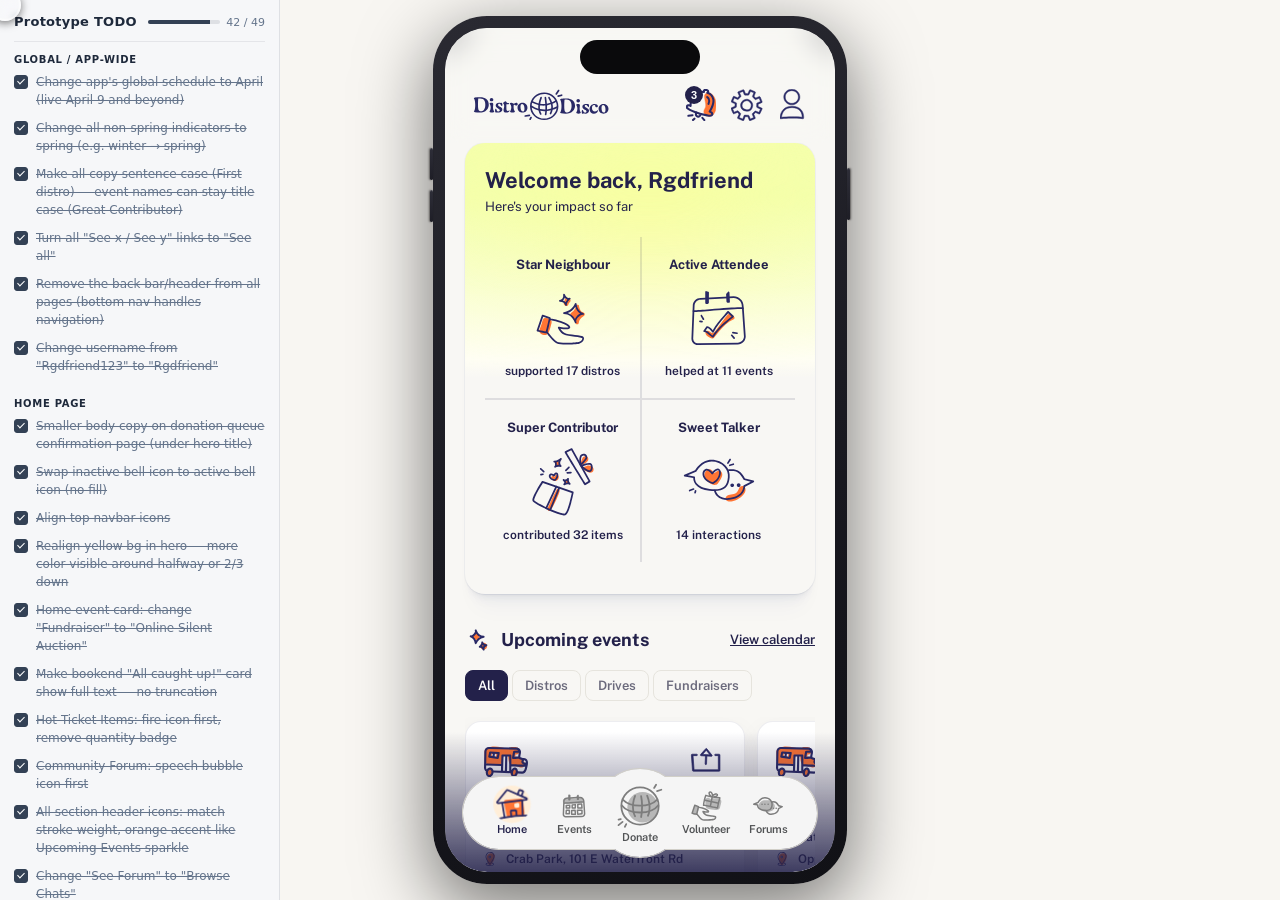
==== index.html @ b80b3fa2 "v3" ====
<!DOCTYPE html>
<html lang="en">
<head>
<meta charset="UTF-8">
<meta name="viewport" content="width=device-width, initial-scale=1.0">
<title>Distro Disco | Prototype</title>
<link rel="icon" type="image/svg+xml" href="img/icons/favicon.svg">
<link rel="stylesheet" href="styles.css">
</head>
<body>

<div class="dev-todo-shell is-open" aria-hidden="false">
  <iframe class="dev-todo-iframe" src="dev-todo-panel.html" title="Dev: Prototype TODO list"></iframe>
</div>

<div class="touch-cursor" id="touch-cursor"></div>

<div class="phone-frame">
  <div class="phone-btn phone-btn-vol-up"></div>
  <div class="phone-btn phone-btn-vol-down"></div>
  <div class="phone-btn phone-btn-power"></div>

<div class="app-container">
  <div class="dynamic-island"></div>

  <div class="screen-content">
  <!-- ── Home Page ── -->
  <div class="page page-home active">
  <header class="top-nav">
    <button type="button" class="logo logo-home-btn" aria-label="Home">
      <img src="img/icons/distro-disco-top-nav-logo.svg" class="logo-img" alt="">
    </button>
    <div class="nav-icons">
      <button type="button" class="icon-btn top-nav-activities has-unread" aria-label="Notifications">
        <img src="img/icons/top-navbar-alerts-outline.svg" class="top-nav-icon top-nav-icon-default" alt="">
        <img src="img/icons/top-navbar-alerts.svg" class="top-nav-icon top-nav-icon-active" alt="" aria-hidden="true">
        <span class="item-badge">3</span>
      </button>
      <button class="icon-btn top-nav-settings">
        <img src="img/icons/top-navbar-settings.svg" class="top-nav-icon top-nav-icon-default" alt="Settings">
        <img src="img/icons/top-navbar-settings-active.svg" class="top-nav-icon top-nav-icon-active" alt="">
      </button>
      <button class="icon-btn top-nav-profile">
        <img src="img/icons/top-navbar-profile.svg" class="top-nav-icon top-nav-icon-default" alt="Profile">
        <img src="img/icons/top-navbar-profile-active.svg" class="top-nav-icon top-nav-icon-active" alt="">
      </button>
    </div>
  </header>

  <section class="hero">
    <div class="hero-card">
      <h1>Welcome back, Rgdfriend</h1>
      <p style="color: var(--navy);">Here's your impact so far</p>
      
      <div class="impact-grid">
        <div class="stat-cell">
          <span class="stat-cell-label">Star Neighbour</span>
          <img src="img/icons/stat-star-neighbour.svg" class="stat-cell-icon" alt="District Explorer">
          <span class="stat-cell-sub">supported 17 distros</span>
        </div>
        <div class="stat-cell">
          <span class="stat-cell-label">Active Attendee</span>
          <img src="img/icons/stat-active-attendee.svg" class="stat-cell-icon" alt="Active Attendee">
          <span class="stat-cell-sub">helped at 11 events</span>
        </div>
        <div class="stat-cell">
          <span class="stat-cell-label">Super Contributor</span>
          <img src="img/icons/stat-super-contributor.svg" class="stat-cell-icon" alt="Committed Donor">
          <span class="stat-cell-sub">contributed 32 items</span>
          </div>
        <div class="stat-cell">
          <span class="stat-cell-label">Sweet Talker</span>
          <img src="img/icons/stat-sweet-talker.svg" class="stat-cell-icon" alt="Helpful Chatterbox">
          <span class="stat-cell-sub">14 interactions</span>
        </div>
      </div>
    </div>
  </section>

  <section class="section events">
    <div class="section-header">
      <h2 class="section-title">
        <img src="img/icons/icon-stars.svg" alt="">
        Upcoming events
      </h2>
      <a href="#" class="link-view-calendar">View calendar</a>
    </div>

    <div class="tabs-container">
      <div class="tab active">All</div>
      <div class="tab">Distros</div>
      <div class="tab">Drives</div>
      <div class="tab">Fundraisers</div>
    </div>

    <div class="events-panels">

      <!-- ALL panel -->
      <div class="events-panel active" data-panel="all">

        <div class="card event-card" data-event-id="april-distro-3">
      <div class="card-top">
            <div class="card-icon"><img src="img/icons/icon-bus.svg" alt="Distro"></div>
            <button class="icon-btn"><img src="img/icons/share-icon.svg" alt="Share" class="share-icon"></button>
        </div>
          <h3>April Distro #3</h3>
          <div class="event-meta">
            <div class="meta-row"><img src="img/icons/icon-clock.svg" alt="Time"> Sat, Apr 25 · 3–5pm</div>
            <div class="meta-row"><img src="img/icons/icon-location.svg" alt="Location"> Crab Park, 101 E Waterfront Rd</div>
          </div>
          <p style="margin-bottom: 16px;">Come help pack and hand out essential supplies to our unhoused neighbours.</p>
      <button class="btn btn-secondary" data-event-id="april-distro-3"><span class="btn__label">View details</span></button>
      </div>
      
        <div class="card event-card" data-event-id="april-distro-1">
          <div class="card-top">
            <div class="card-icon"><img src="img/icons/icon-bus.svg" alt="Distro"></div>
            <button class="icon-btn"><img src="img/icons/share-icon.svg" alt="Share" class="share-icon"></button>
          </div>
          <h3>April Distro #1</h3>
          <div class="event-meta">
            <div class="meta-row"><img src="img/icons/icon-clock.svg" alt="Time"> Sat, Apr 11 · 2–4pm</div>
            <div class="meta-row"><img src="img/icons/icon-location.svg" alt="Location"> Oppenheimer Park, E Cordova St</div>
          </div>
          <p style="margin-bottom: 16px;">First distro of April — bring warm layers, socks, and snacks if you can.</p>
        <button class="btn btn-secondary" data-event-id="april-distro-1"><span class="btn__label">View details</span></button>
        </div>

        <div class="card event-card" data-event-id="april-distro-2">
          <div class="card-top">
            <div class="card-icon"><img src="img/icons/icon-bus.svg" alt="Distro"></div>
            <button class="icon-btn"><img src="img/icons/share-icon.svg" alt="Share" class="share-icon"></button>
          </div>
          <h3>April Distro #2</h3>
          <div class="event-meta">
            <div class="meta-row"><img src="img/icons/icon-clock.svg" alt="Time"> Sat, Apr 18 · 3–5pm</div>
            <div class="meta-row"><img src="img/icons/icon-location.svg" alt="Location"> Thornton Park, Station St</div>
          </div>
          <p style="margin-bottom: 16px;">Mid-month run — hygiene kits and food boxes are the focus this time.</p>
        <button class="btn btn-secondary" data-event-id="april-distro-2"><span class="btn__label">View details</span></button>
        </div>

        <div class="card event-card" data-event-id="spring-clothing-drive">
          <div class="card-top">
            <div class="card-icon"><img src="img/icons/icon-heart.svg" alt="Drive"></div>
            <button class="icon-btn"><img src="img/icons/share-icon.svg" alt="Share" class="share-icon"></button>
          </div>
          <h3>Spring clothing drive</h3>
          <div class="event-meta">
            <div class="meta-row"><img src="img/icons/icon-clock.svg" alt="Time"> Mon–Fri, Apr 7 – Apr 18</div>
            <div class="meta-row"><img src="img/icons/icon-location.svg" alt="Location"> Drop-off: 309 E Hastings St</div>
          </div>
          <p style="margin-bottom: 16px;">Donate clean layers and shoes — all sizes welcome.</p>
        <button class="btn btn-secondary" data-event-id="spring-clothing-drive"><span class="btn__label">View details</span></button>
        </div>

        <div class="card event-card" data-event-id="spring-gala-night">
          <div class="card-top">
            <div class="card-icon"><img src="img/icons/icon-rewards.svg" alt="Fundraiser"></div>
            <button class="icon-btn"><img src="img/icons/share-icon.svg" alt="Share" class="share-icon"></button>
          </div>
          <h3>Spring Gala Night</h3>
          <div class="event-meta">
            <div class="meta-row"><img src="img/icons/icon-clock.svg" alt="Time"> Fri, Apr 23 · 6–10pm</div>
            <div class="meta-row"><img src="img/icons/icon-location.svg" alt="Location"> The Beaumont Studio, E 6th Ave</div>
          </div>
          <p style="margin-bottom: 16px;">An evening of good food, live music, and community — all proceeds go to distro supplies.</p>
          <button class="btn btn-secondary" data-event-id="spring-gala-night"><span class="btn__label">View details</span></button>
        </div>

        <div class="card event-card" data-event-id="online-fundraiser">
          <div class="card-top">
            <div class="card-icon"><img src="img/icons/icon-rewards.svg" alt="Online Silent Auction"></div>
            <button class="icon-btn"><img src="img/icons/share-icon.svg" alt="Share" class="share-icon"></button>
          </div>
          <h3>Online Silent Auction</h3>
          <div class="event-meta">
            <div class="meta-row"><img src="img/icons/icon-clock.svg" alt="Time"> Apr 1–30 · All month</div>
            <div class="meta-row"><img src="img/icons/icon-location.svg" alt="Location"> Online — share the link!</div>
          </div>
          <p style="margin-bottom: 16px;">Every dollar raised goes directly to buying tents, sleeping bags, and hygiene kits.</p>
          <button class="btn btn-secondary" data-event-id="online-fundraiser"><span class="btn__label">View details</span></button>
        </div>

        <div class="card event-card event-end-card" aria-label="End of events list">
          <div class="event-end-icon-wrap" aria-hidden="true">
            <img class="event-end-icon" src="img/icons/icon-heart.svg" alt="">
          </div>
          <h3 class="event-end-title">All caught up!</h3>
          <p class="event-end-copy">You've viewed all current events. New ones are added regularly, so check back soon!</p>
          <button type="button" class="btn btn-secondary event-end-cta">
            <span class="btn__label">Browse donation needs</span></button>
        </div>

      </div><!-- /all -->

      <!-- DISTROS panel -->
      <div class="events-panel" data-panel="distros">

        <div class="card event-card" data-event-id="april-distro-3">
          <div class="card-top">
            <div class="card-icon"><img src="img/icons/icon-bus.svg" alt="Distro"></div>
            <button class="icon-btn"><img src="img/icons/share-icon.svg" alt="Share" class="share-icon"></button>
          </div>
      <h3>April Distro #3</h3>
          <div class="event-meta">
            <div class="meta-row"><img src="img/icons/icon-clock.svg" alt="Time"> Sat, Apr 25 · 3–5pm</div>
            <div class="meta-row"><img src="img/icons/icon-location.svg" alt="Location"> Crab Park, 101 E Waterfront Rd</div>
          </div>
          <p style="margin-bottom: 16px;">Come help pack and hand out essential supplies to our unhoused neighbours.</p>
        <button class="btn btn-secondary" data-event-id="april-distro-3"><span class="btn__label">View details</span></button>
        </div>

        <div class="card event-card" data-event-id="april-distro-1">
          <div class="card-top">
            <div class="card-icon"><img src="img/icons/icon-bus.svg" alt="Distro"></div>
            <button class="icon-btn"><img src="img/icons/share-icon.svg" alt="Share" class="share-icon"></button>
          </div>
          <h3>April Distro #1</h3>
      <div class="event-meta">
            <div class="meta-row"><img src="img/icons/icon-clock.svg" alt="Time"> Sat, Apr 11 · 2–4pm</div>
            <div class="meta-row"><img src="img/icons/icon-location.svg" alt="Location"> Oppenheimer Park, E Cordova St</div>
        </div>
          <p style="margin-bottom: 16px;">First distro of April — bring warm layers, socks, and snacks if you can.</p>
        <button class="btn btn-secondary" data-event-id="april-distro-1"><span class="btn__label">View details</span></button>
        </div>

        <div class="card event-card" data-event-id="april-distro-2">
          <div class="card-top">
            <div class="card-icon"><img src="img/icons/icon-bus.svg" alt="Distro"></div>
            <button class="icon-btn"><img src="img/icons/share-icon.svg" alt="Share" class="share-icon"></button>
          </div>
          <h3>April Distro #2</h3>
          <div class="event-meta">
            <div class="meta-row"><img src="img/icons/icon-clock.svg" alt="Time"> Sat, Apr 18 · 3–5pm</div>
            <div class="meta-row"><img src="img/icons/icon-location.svg" alt="Location"> Thornton Park, Station St</div>
          </div>
          <p style="margin-bottom: 16px;">Mid-month run — hygiene kits and food boxes are the focus this time.</p>
      <button class="btn btn-secondary" data-event-id="april-distro-2"><span class="btn__label">View details</span></button>
      </div>

        <div class="card event-card event-end-card" aria-label="End of events list">
          <div class="event-end-icon-wrap" aria-hidden="true">
            <img class="event-end-icon" src="img/icons/icon-heart.svg" alt="">
          </div>
          <h3 class="event-end-title">All caught up!</h3>
          <p class="event-end-copy">You've viewed all current events. New ones are added regularly, so check back soon!</p>
          <button type="button" class="btn btn-secondary event-end-cta">
            <span class="btn__label">Browse donation needs</span></button>
        </div>
      
      </div><!-- /distros -->

      <!-- DRIVES panel -->
      <div class="events-panel" data-panel="drives">

        <div class="card event-card" data-event-id="spring-clothing-drive">
          <div class="card-top">
            <div class="card-icon"><img src="img/icons/icon-heart.svg" alt="Drive"></div>
            <button class="icon-btn"><img src="img/icons/share-icon.svg" alt="Share" class="share-icon"></button>
    </div>
          <h3>Spring clothing drive</h3>
          <div class="event-meta">
            <div class="meta-row"><img src="img/icons/icon-clock.svg" alt="Time"> Mon–Fri, Apr 7 – Apr 18</div>
            <div class="meta-row"><img src="img/icons/icon-location.svg" alt="Location"> Drop-off: 309 E Hastings St</div>
          </div>
          <p style="margin-bottom: 16px;">Donate clean layers and shoes — all sizes welcome.</p>
        <button class="btn btn-secondary" data-event-id="spring-clothing-drive"><span class="btn__label">View details</span></button>
        </div>

        <div class="card event-card event-end-card" aria-label="End of events list">
          <div class="event-end-icon-wrap" aria-hidden="true">
            <img class="event-end-icon" src="img/icons/icon-heart.svg" alt="">
          </div>
          <h3 class="event-end-title">All caught up!</h3>
          <p class="event-end-copy">You've viewed all current events. New ones are added regularly, so check back soon!</p>
          <button type="button" class="btn btn-secondary event-end-cta">
            <span class="btn__label">Browse donation needs</span></button>
        </div>

      </div><!-- /drives -->

      <!-- FUNDRAISERS panel -->
      <div class="events-panel" data-panel="fundraisers">

        <div class="card event-card" data-event-id="spring-gala-night">
          <div class="card-top">
            <div class="card-icon"><img src="img/icons/icon-rewards.svg" alt="Fundraiser"></div>
            <button class="icon-btn"><img src="img/icons/share-icon.svg" alt="Share" class="share-icon"></button>
          </div>
          <h3>Spring Gala Night</h3>
          <div class="event-meta">
            <div class="meta-row"><img src="img/icons/icon-clock.svg" alt="Time"> Fri, Apr 23 · 6–10pm</div>
            <div class="meta-row"><img src="img/icons/icon-location.svg" alt="Location"> The Beaumont Studio, E 6th Ave</div>
          </div>
          <p style="margin-bottom: 16px;">An evening of good food, live music, and community — all proceeds go to distro supplies.</p>
          <button class="btn btn-secondary" data-event-id="spring-gala-night"><span class="btn__label">View details</span></button>
        </div>

        <div class="card event-card" data-event-id="online-fundraiser">
          <div class="card-top">
            <div class="card-icon"><img src="img/icons/icon-rewards.svg" alt="Online Silent Auction"></div>
            <button class="icon-btn"><img src="img/icons/share-icon.svg" alt="Share" class="share-icon"></button>
          </div>
          <h3>Online Silent Auction</h3>
          <div class="event-meta">
            <div class="meta-row"><img src="img/icons/icon-clock.svg" alt="Time"> Apr 1–30 · All month</div>
            <div class="meta-row"><img src="img/icons/icon-location.svg" alt="Location"> Online — share the link!</div>
          </div>
          <p style="margin-bottom: 16px;">Every dollar raised goes directly to buying tents, sleeping bags, and hygiene kits.</p>
          <button class="btn btn-secondary" data-event-id="online-fundraiser"><span class="btn__label">View details</span></button>
        </div>

        <div class="card event-card event-end-card" aria-label="End of events list">
          <div class="event-end-icon-wrap" aria-hidden="true">
            <img class="event-end-icon" src="img/icons/icon-heart.svg" alt="">
          </div>
          <h3 class="event-end-title">All caught up!</h3>
          <p class="event-end-copy">You've viewed all current events. New ones are added regularly, so check back soon!</p>
          <button type="button" class="btn btn-secondary event-end-cta">
            <span class="btn__label">Browse donation needs</span></button>
        </div>

      </div><!-- /fundraisers -->

    </div><!-- /.events-panels -->
  </section>

  <section class="section hot-items">
    <div class="section-header">
      <h2 class="section-title">
        <img src="img/icons/fire.svg" alt="">
        Hot ticket items
      </h2>
      <a href="#" class="link-hot-items">See all</a>
    </div>

    <div class="item-card" data-item="Tents">
      <div class="item-left">
        <img src="img/icons/icon-tent.svg" class="item-icon" alt="Tent">
        <h4>2-person Tent</h4>
        <span class="item-badge">1</span>
      </div>
      <div class="item-right">
        <button type="button" class="btn btn-secondary">I have this item</button>
      </div>
    </div>

    <div class="item-card" data-item="Socks">
      <div class="item-left">
        <img src="img/icons/icon-socks.svg" class="item-icon" alt="Socks">
        <h4>Pair of socks</h4>
        <span class="item-badge">10</span>
      </div>
      <div class="item-right">
        <button type="button" class="btn btn-secondary">I have this item</button>
      </div>
    </div>

    <div class="item-card" data-item="AA Batteries">
      <div class="item-left">
        <img src="img/icons/icon-batteries.svg" class="item-icon" alt="Batteries">
        <h4>AA Batteries</h4>
        <span class="item-badge">4</span>
      </div>
      <div class="item-right">
        <button type="button" class="btn btn-secondary">I have this item</button>
      </div>
    </div>
  </section>

  <section class="section forum">
    <div class="section-header">
      <h2 class="section-title">
        <img src="img/icons/navbar-bottom-forum.svg" alt="">
        Community forum
      </h2>
      <a href="#" class="link-see-forum">See all</a>
    </div>

    <div class="tabs-container forum-tabs">
      <div class="tab active" data-forum-sort="recent">Most recent</div>
      <div class="tab" data-forum-sort="helpful">Most helpful</div>
      <div class="tab" data-forum-sort="discussed">Most discussed</div>
    </div>

    <div class="forum-cards">
      <div class="card forum-card" data-post-id="post-1" data-reply-count="2" data-sort-helpful="3" data-sort-recent="1" data-sort-discussed="3">
        <div style="margin-bottom: 12px; color: var(--text-muted);">
          <img src="img/icons/icon-chat-outline.svg" class="forum-topic-icon" alt="Forum topic">
        </div>
        <h3 style="margin-bottom: 8px;">This Saturday's set-up crew, let's talk about it!</h3>
        <p>Looking for a few folks to help with tables and signage from 9am. Comment if you can make it and I'll add you to the group chat.</p>
        
        <div class="forum-meta-row">
          <div class="forum-stat">
            <img src="img/icons/icon-clock.svg" class="forum-meta-icon" alt="Time">
            1 day ago
          </div>
          <div class="forum-stat">
            <img src="img/icons/icon-heart.svg" class="forum-meta-icon" alt="Likes">
            1 Like
          </div>
          <div class="forum-stat">
            <img src="img/icons/icon-rewards.svg" class="forum-meta-icon" alt="Comments">
            2 replies
          </div>
        </div>

        <div class="comment-input-row">
          <input type="text" class="comment-input" placeholder="Reply">
          <button class="comment-btn">
            <svg viewBox="0 0 24 24" class="icon-sm"><line x1="5" y1="12" x2="19" y2="12"></line><polyline points="12 5 19 12 12 19"></polyline></svg>
          </button>
        </div>
      </div>

      <div class="card forum-card" data-post-id="post-2" data-reply-count="7" data-sort-helpful="1" data-sort-recent="2" data-sort-discussed="2">
      <div style="margin-bottom: 12px; color: var(--text-muted);">
        <img src="img/icons/icon-chat-outline.svg" class="forum-topic-icon" alt="Forum topic">
      </div>
      <h3 style="margin-bottom: 8px;">What's volunteering actually like at DD?</h3>
      <p>I've been wanting to volunteer more but I'm not sure where to start. If you were new once, what actually made you come back?</p>
      
      <div class="forum-meta-row">
        <div class="forum-stat">
          <img src="img/icons/icon-clock.svg" class="forum-meta-icon" alt="Time">
          2 days ago
        </div>
        <div class="forum-stat">
          <img src="img/icons/icon-heart.svg" class="forum-meta-icon" alt="Likes">
          24 Likes
        </div>
        <div class="forum-stat">
          <img src="img/icons/icon-rewards.svg" class="forum-meta-icon" alt="Comments">
          7 replies
        </div>
      </div>

      <div class="comment-input-row">
        <input type="text" class="comment-input" placeholder="Reply">
        <button class="comment-btn">
          <svg viewBox="0 0 24 24" class="icon-sm"><line x1="5" y1="12" x2="19" y2="12"></line><polyline points="12 5 19 12 12 19"></polyline></svg>
        </button>
      </div>
    </div>

      <div class="card forum-card" data-post-id="post-3" data-reply-count="6" data-sort-helpful="2" data-sort-recent="3" data-sort-discussed="1">
      <div style="margin-bottom: 12px; color: var(--text-muted);">
        <img src="img/icons/icon-chat-outline.svg" class="forum-topic-icon" alt="Forum topic">
      </div>
      <h3 style="margin-bottom: 8px;">Online deals for supplies this week</h3>
      <p>Found some discount codes for Canadian Tire. Tents, thermal socks, gloves all on sale. Sharing here if you have financial capacity this month.</p>
      
      <div class="forum-meta-row">
        <div class="forum-stat">
          <img src="img/icons/icon-clock.svg" class="forum-meta-icon" alt="Time">
          3 days ago
        </div>
        <div class="forum-stat">
          <img src="img/icons/icon-heart.svg" class="forum-meta-icon" alt="Likes">
          11 Likes
        </div>
        <div class="forum-stat">
          <img src="img/icons/icon-rewards.svg" class="forum-meta-icon" alt="Comments">
          6 replies
        </div>
      </div>

      <div class="comment-input-row">
        <input type="text" class="comment-input" placeholder="Reply">
        <button class="comment-btn">
          <svg viewBox="0 0 24 24" class="icon-sm"><line x1="5" y1="12" x2="19" y2="12"></line><polyline points="12 5 19 12 12 19"></polyline></svg>
        </button>
        </div>
      </div>
    </div>
  </section>
  </div><!-- /.page.page-home -->

  <!-- ── Events Page ── -->
  <div class="page page-events">
  <header class="top-nav">
    <button type="button" class="logo logo-home-btn" aria-label="Home">
      <img src="img/icons/distro-disco-top-nav-logo.svg" class="logo-img" alt="">
    </button>
    <div class="nav-icons">
      <button type="button" class="icon-btn top-nav-activities has-unread" aria-label="Notifications">
        <img src="img/icons/top-navbar-alerts-outline.svg" class="top-nav-icon top-nav-icon-default" alt="">
        <img src="img/icons/top-navbar-alerts.svg" class="top-nav-icon top-nav-icon-active" alt="" aria-hidden="true">
        <span class="item-badge">3</span>
      </button>
      <button class="icon-btn top-nav-settings">
        <img src="img/icons/top-navbar-settings.svg" class="top-nav-icon top-nav-icon-default" alt="Settings">
        <img src="img/icons/top-navbar-settings-active.svg" class="top-nav-icon top-nav-icon-active" alt="">
      </button>
      <button class="icon-btn top-nav-profile">
        <img src="img/icons/top-navbar-profile.svg" class="top-nav-icon top-nav-icon-default" alt="Profile">
        <img src="img/icons/top-navbar-profile-active.svg" class="top-nav-icon top-nav-icon-active" alt="">
      </button>
    </div>
  </header>

  <div class="cal-scroll-wrap">

    <!-- Segment toggle -->
    <div class="seg-wrap">
      <div class="segment">
        <button type="button" class="seg-btn active" id="events-toggle-calendar">Calendar</button>
        <button type="button" class="seg-btn" id="events-toggle-detail">Events Detail</button>
      </div>
    </div>

    <div class="events-toggle-pane events-toggle-pane-calendar">
    <div class="tabs-container cal-calendar-tabs">
      <div class="tab active">All</div>
      <div class="tab">Distros</div>
      <div class="tab">Drives</div>
      <div class="tab">Fundraisers</div>
    </div>
    <!-- Calendar card -->
    <div class="cal-card">
      <!-- Legend -->
      <div class="legend">
        <div class="legend-item"><div class="pill pill-fundraiser"></div>Fundraiser</div>
        <div class="legend-item"><div class="pill pill-drive"></div>Drive</div>
        <div class="legend-item"><div class="pill pill-distro"></div>Distro</div>
        <div class="legend-item"><div class="pill pill-today"></div>Today</div>
      </div>

      <!-- APRIL -->
      <div class="month-header">
        <div class="month-pill">April</div>
        <button type="button" class="add-btn" id="cal-add-event-btn" aria-label="Add event">+</button>
      </div>
      <div class="cal-grid" data-cal-month="april" data-cal-year="2026">
        <div class="day-header">S</div>
        <div class="day-header">M</div>
        <div class="day-header">T</div>
        <div class="day-header">W</div>
        <div class="day-header">T</div>
        <div class="day-header">F</div>
        <div class="day-header">S</div>

        <div class="day-cell empty day-cell-hidden"></div>
        <div class="day-cell empty day-cell-hidden"></div>
        <div class="day-cell empty day-cell-hidden"></div>
        <div class="day-cell muted"><span class="day-num">1</span></div>
        <div class="day-cell muted"><span class="day-num">2</span></div>
        <div class="day-cell muted"><span class="day-num">3</span></div>
        <div class="day-cell drive muted" data-event-id="spring-clothing-drive"><span class="day-num">4</span></div>

        <div class="day-cell muted"><span class="day-num">5</span></div>
        <div class="day-cell muted"><span class="day-num">6</span></div>
        <div class="day-cell fundraiser muted" data-event-id="online-fundraiser"><span class="day-num">7</span></div>
        <div class="day-cell muted"><span class="day-num">8</span></div>
        <div class="day-cell today"><span class="day-num">9</span></div>
        <div class="day-cell"><span class="day-num">10</span></div>
        <div class="day-cell distro" data-event-id="april-distro-1"><span class="day-num">11</span></div>

        <div class="day-cell"><span class="day-num">12</span></div>
        <div class="day-cell"><span class="day-num">13</span></div>
        <div class="day-cell"><span class="day-num">14</span></div>
        <div class="day-cell"><span class="day-num">15</span></div>
        <div class="day-cell"><span class="day-num">16</span></div>
        <div class="day-cell"><span class="day-num">17</span></div>
        <div class="day-cell distro" data-event-id="april-distro-2"><span class="day-num">18</span></div>

        <div class="day-cell"><span class="day-num">19</span></div>
        <div class="day-cell"><span class="day-num">20</span></div>
        <div class="day-cell"><span class="day-num">21</span></div>
        <div class="day-cell"><span class="day-num">22</span></div>
        <div class="day-cell fundraiser" data-event-id="spring-gala-night"><span class="day-num">23</span></div>
        <div class="day-cell"><span class="day-num">24</span></div>
        <div class="day-cell distro" data-event-id="april-distro-3"><span class="day-num">25</span></div>

        <div class="day-cell fundraiser" data-event-id="online-fundraiser"><span class="day-num">26</span></div>
        <div class="day-cell"><span class="day-num">27</span></div>
        <div class="day-cell"><span class="day-num">28</span></div>
        <div class="day-cell"><span class="day-num">29</span></div>
        <div class="day-cell"><span class="day-num">30</span></div>
        <div class="day-cell empty day-cell-hidden"></div>
        <div class="day-cell empty day-cell-hidden"></div>
      </div>

    </div><!-- /.cal-card -->

    </div>

    <div class="events-toggle-pane events-toggle-pane-detail" hidden>
      <section class="section events events-detail-section">
        <div class="tabs-container">
          <div class="tab active">All</div>
          <div class="tab">Distros</div>
          <div class="tab">Drives</div>
          <div class="tab">Fundraisers</div>
        </div>

        <div class="events-panels">

          <div class="events-panel active" data-panel="all">
            <div class="events-detail-full-item detail-theme-distro" data-event-id="april-distro-3">
              <div class="event-detail-shell">
                <div class="event-detail-stage">
                  <div class="event-detail-illustration" aria-hidden="true">
                    <img src="img/icons/icon-bus.svg" alt="">
                  </div>
                  <article class="event-detail-card">
                    <div class="event-detail-card-top">
                      <img class="event-detail-icon" src="img/icons/icon-bus.svg" alt="">
                      <button type="button" class="event-detail-share icon-btn" aria-label="Share event">
                        <img src="img/icons/share-icon.svg" alt="Share" class="share-icon">
                      </button>
                    </div>
                    <h2 class="event-detail-title">April Distro #3</h2>
                    <div class="event-detail-meta">
                      <div class="event-detail-meta-row">
                        <img src="img/icons/icon-clock.svg" alt="">
                        <div>
                          <div class="event-detail-meta-main">Saturday Apr 25, 3–5pm</div>
                        </div>
                      </div>
                      <div class="event-detail-meta-row">
                        <img src="img/icons/icon-location.svg" alt="">
                        <div>
                          <div class="event-detail-meta-main">Crab Park</div>
                          <div class="event-detail-meta-sub">101 E Waterfront Rd</div>
                        </div>
                      </div>
                    </div>
                    <p class="event-detail-desc">Come help pack and hand out essential supplies to our unhoused neighbours.</p>
                    <div class="event-detail-divider"></div>
                    <h3 class="event-detail-heading">Help needed for this event:</h3>
                    <div class="event-detail-tasks">
                      <div class="event-detail-task"><img class="event-detail-task-bullet" src="img/icons/icon-stars.svg" alt=""><span>Pack hygiene kits and snack bags before departure.</span></div>
                      <div class="event-detail-task"><img class="event-detail-task-bullet" src="img/icons/icon-stars.svg" alt=""><span>Help hand out supplies respectfully to neighbours at the park.</span></div>
                      <div class="event-detail-task"><img class="event-detail-task-bullet" src="img/icons/icon-stars.svg" alt=""><span>Support clean-up and inventory check once the distro wraps.</span></div>
                    </div>
                    <div class="event-detail-divider"></div>
                    <div class="event-detail-cta">
                      <button type="button" class="btn btn-secondary events-detail-view-calendar" data-event-id="april-distro-3"><span class="btn__label">View on Calendar</span></button>
                    </div>
                  </article>
                </div>
              </div>
            </div>
            <div class="events-detail-full-item detail-theme-distro" data-event-id="april-distro-1">
              <div class="event-detail-shell">
                <div class="event-detail-stage">
                  <div class="event-detail-illustration" aria-hidden="true">
                    <img src="img/icons/icon-bus.svg" alt="">
                  </div>
                  <article class="event-detail-card">
                    <div class="event-detail-card-top">
                      <img class="event-detail-icon" src="img/icons/icon-bus.svg" alt="">
                      <button type="button" class="event-detail-share icon-btn" aria-label="Share event">
                        <img src="img/icons/share-icon.svg" alt="Share" class="share-icon">
                      </button>
                    </div>
                    <h2 class="event-detail-title">April Distro #1</h2>
                    <div class="event-detail-meta">
                      <div class="event-detail-meta-row">
                        <img src="img/icons/icon-clock.svg" alt="">
                        <div>
                          <div class="event-detail-meta-main">Saturday Apr 11, 2–4pm</div>
                        </div>
                      </div>
                      <div class="event-detail-meta-row">
                        <img src="img/icons/icon-location.svg" alt="">
                        <div>
                          <div class="event-detail-meta-main">Oppenheimer Park</div>
                          <div class="event-detail-meta-sub">E Cordova St</div>
                        </div>
                      </div>
                    </div>
                    <p class="event-detail-desc">First distro of April — bring warm layers, socks, and snacks if you can.</p>
                    <div class="event-detail-divider"></div>
                    <h3 class="event-detail-heading">Help needed for this event:</h3>
                    <div class="event-detail-tasks">
                      <div class="event-detail-task"><img class="event-detail-task-bullet" src="img/icons/icon-stars.svg" alt=""><span>Sort layers, socks, and snacks into quick-grab bundles.</span></div>
                      <div class="event-detail-task"><img class="event-detail-task-bullet" src="img/icons/icon-stars.svg" alt=""><span>Welcome neighbours at the table and help distribute supplies fairly.</span></div>
                      <div class="event-detail-task"><img class="event-detail-task-bullet" src="img/icons/icon-stars.svg" alt=""><span>Float between stations to restock items and answer questions.</span></div>
                    </div>
                    <div class="event-detail-divider"></div>
                    <div class="event-detail-cta">
                      <button type="button" class="btn btn-secondary events-detail-view-calendar" data-event-id="april-distro-1"><span class="btn__label">View on Calendar</span></button>
                    </div>
                  </article>
                </div>
              </div>
            </div>
            <div class="events-detail-full-item detail-theme-distro" data-event-id="april-distro-2">
              <div class="event-detail-shell">
                <div class="event-detail-stage">
                  <div class="event-detail-illustration" aria-hidden="true">
                    <img src="img/icons/icon-bus.svg" alt="">
                  </div>
                  <article class="event-detail-card">
                    <div class="event-detail-card-top">
                      <img class="event-detail-icon" src="img/icons/icon-bus.svg" alt="">
                      <button type="button" class="event-detail-share icon-btn" aria-label="Share event">
                        <img src="img/icons/share-icon.svg" alt="Share" class="share-icon">
                      </button>
                    </div>
                    <h2 class="event-detail-title">April Distro #2</h2>
                    <div class="event-detail-meta">
                      <div class="event-detail-meta-row">
                        <img src="img/icons/icon-clock.svg" alt="">
                        <div>
                          <div class="event-detail-meta-main">Saturday Apr 18, 3–5pm</div>
                        </div>
                      </div>
                      <div class="event-detail-meta-row">
                        <img src="img/icons/icon-location.svg" alt="">
                        <div>
                          <div class="event-detail-meta-main">Thornton Park</div>
                          <div class="event-detail-meta-sub">Station St</div>
                        </div>
                      </div>
                    </div>
                    <p class="event-detail-desc">Mid-month run — hygiene kits and food boxes are the focus this time.</p>
                    <div class="event-detail-divider"></div>
                    <h3 class="event-detail-heading">Help needed for this event:</h3>
                    <div class="event-detail-tasks">
                      <div class="event-detail-task"><img class="event-detail-task-bullet" src="img/icons/icon-stars.svg" alt=""><span>Prepare hygiene kits and food boxes before service begins.</span></div>
                      <div class="event-detail-task"><img class="event-detail-task-bullet" src="img/icons/icon-stars.svg" alt=""><span>Support set-up and organize the supply table for easy access.</span></div>
                      <div class="event-detail-task"><img class="event-detail-task-bullet" src="img/icons/icon-stars.svg" alt=""><span>Help with tear-down and leftover item sorting after the event.</span></div>
                    </div>
                    <div class="event-detail-divider"></div>
                    <div class="event-detail-cta">
                      <button type="button" class="btn btn-secondary events-detail-view-calendar" data-event-id="april-distro-2"><span class="btn__label">View on Calendar</span></button>
                    </div>
                  </article>
                </div>
              </div>
            </div>
            <div class="events-detail-full-item detail-theme-drive" data-event-id="spring-clothing-drive">
              <div class="event-detail-shell">
                <div class="event-detail-stage">
                  <div class="event-detail-illustration" aria-hidden="true">
                    <img src="img/icons/icon-heart.svg" alt="">
                  </div>
                  <article class="event-detail-card">
                    <div class="event-detail-card-top">
                      <img class="event-detail-icon" src="img/icons/icon-heart.svg" alt="">
                      <button type="button" class="event-detail-share icon-btn" aria-label="Share event">
                        <img src="img/icons/share-icon.svg" alt="Share" class="share-icon">
                      </button>
                    </div>
                    <h2 class="event-detail-title">Spring clothing drive</h2>
                    <div class="event-detail-meta">
                      <div class="event-detail-meta-row">
                        <img src="img/icons/icon-clock.svg" alt="">
                        <div>
                          <div class="event-detail-meta-main">Mon–Fri, Apr 7 – Apr 18</div>
                        </div>
                      </div>
                      <div class="event-detail-meta-row">
                        <img src="img/icons/icon-location.svg" alt="">
                        <div>
                          <div class="event-detail-meta-main">Drop-off point</div>
                          <div class="event-detail-meta-sub">309 E Hastings St</div>
                        </div>
                      </div>
                    </div>
                    <p class="event-detail-desc">Donate clean layers and shoes — all sizes welcome.</p>
                    <div class="event-detail-divider"></div>
                    <h3 class="event-detail-heading">Help needed for this event:</h3>
                    <div class="event-detail-tasks">
                      <div class="event-detail-task"><img class="event-detail-task-bullet" src="img/icons/icon-stars.svg" alt=""><span>Sort donated clothing by size and condition.</span></div>
                      <div class="event-detail-task is-complete"><img class="event-detail-task-bullet" src="img/icons/icon-stars.svg" alt=""><span>Tag damaged items that should not be distributed.</span></div>
                      <div class="event-detail-task"><img class="event-detail-task-bullet" src="img/icons/icon-stars.svg" alt=""><span>Help load donation bins for transport to the next distro.</span></div>
                    </div>
                    <div class="event-detail-divider"></div>
                    <div class="event-detail-cta">
                      <button type="button" class="btn btn-secondary events-detail-view-calendar" data-event-id="spring-clothing-drive"><span class="btn__label">View on Calendar</span></button>
                    </div>
                  </article>
                </div>
              </div>
            </div>
            <div class="events-detail-full-item detail-theme-fundraiser" data-event-id="spring-gala-night">
              <div class="event-detail-shell">
                <div class="event-detail-stage">
                  <div class="event-detail-illustration" aria-hidden="true">
                    <img src="img/icons/icon-rewards.svg" alt="">
                  </div>
                  <article class="event-detail-card">
                    <div class="event-detail-card-top">
                      <img class="event-detail-icon" src="img/icons/icon-rewards.svg" alt="">
                      <button type="button" class="event-detail-share icon-btn" aria-label="Share event">
                        <img src="img/icons/share-icon.svg" alt="Share" class="share-icon">
                      </button>
                    </div>
                    <h2 class="event-detail-title">Spring Gala Night</h2>
                    <div class="event-detail-meta">
                      <div class="event-detail-meta-row">
                        <img src="img/icons/icon-clock.svg" alt="">
                        <div>
                          <div class="event-detail-meta-main">Friday Apr 23, 6–10pm</div>
                        </div>
                      </div>
                      <div class="event-detail-meta-row">
                        <img src="img/icons/icon-location.svg" alt="">
                        <div>
                          <div class="event-detail-meta-main">The Beaumont Studio</div>
                          <div class="event-detail-meta-sub">E 6th Ave</div>
                        </div>
                      </div>
                    </div>
                    <p class="event-detail-desc">An evening of good food, live music, and community — all proceeds go to distro supplies.</p>
                    <div class="event-detail-divider"></div>
                    <h3 class="event-detail-heading">Help needed for this event:</h3>
                    <div class="event-detail-tasks">
                      <div class="event-detail-task"><img class="event-detail-task-bullet" src="img/icons/icon-stars.svg" alt=""><span>Support guest check-in and guide attendees to the event space.</span></div>
                      <div class="event-detail-task"><img class="event-detail-task-bullet" src="img/icons/icon-stars.svg" alt=""><span>Help run the silent auction and raffle table during the night.</span></div>
                      <div class="event-detail-task"><img class="event-detail-task-bullet" src="img/icons/icon-stars.svg" alt=""><span>Assist with post-event pack down and donation counting.</span></div>
                    </div>
                    <div class="event-detail-divider"></div>
                    <div class="event-detail-cta">
                      <button type="button" class="btn btn-secondary events-detail-view-calendar" data-event-id="spring-gala-night"><span class="btn__label">View on Calendar</span></button>
                    </div>
                  </article>
                </div>
              </div>
            </div>
            <div class="events-detail-full-item detail-theme-fundraiser" data-event-id="online-fundraiser">
              <div class="event-detail-shell">
                <div class="event-detail-stage">
                  <div class="event-detail-illustration" aria-hidden="true">
                    <img src="img/icons/icon-rewards.svg" alt="">
                  </div>
                  <article class="event-detail-card">
                    <div class="event-detail-card-top">
                      <img class="event-detail-icon" src="img/icons/icon-rewards.svg" alt="">
                      <button type="button" class="event-detail-share icon-btn" aria-label="Share event">
                        <img src="img/icons/share-icon.svg" alt="Share" class="share-icon">
                      </button>
                    </div>
                    <h2 class="event-detail-title">Online Silent Auction</h2>
                    <div class="event-detail-meta">
                      <div class="event-detail-meta-row">
                        <img src="img/icons/icon-clock.svg" alt="">
                        <div>
                          <div class="event-detail-meta-main">Apr 1–30, all month</div>
                        </div>
                      </div>
                      <div class="event-detail-meta-row">
                        <img src="img/icons/icon-location.svg" alt="">
                        <div>
                          <div class="event-detail-meta-main">Online campaign</div>
                          <div class="event-detail-meta-sub">Share the fundraiser link with your community</div>
                        </div>
                      </div>
                    </div>
                    <p class="event-detail-desc">Every dollar raised goes directly to buying tents, sleeping bags, and hygiene kits.</p>
                    <div class="event-detail-divider"></div>
                    <h3 class="event-detail-heading">Help needed for this event:</h3>
                    <div class="event-detail-tasks">
                      <div class="event-detail-task"><img class="event-detail-task-bullet" src="img/icons/icon-stars.svg" alt=""><span>Share the campaign across your channels and personal networks.</span></div>
                      <div class="event-detail-task"><img class="event-detail-task-bullet" src="img/icons/icon-stars.svg" alt=""><span>Invite friends to donate or sponsor essential item bundles.</span></div>
                      <div class="event-detail-task"><img class="event-detail-task-bullet" src="img/icons/icon-stars.svg" alt=""><span>Help amplify weekly campaign updates and progress milestones.</span></div>
                    </div>
                    <div class="event-detail-divider"></div>
                    <div class="event-detail-cta">
                      <button type="button" class="btn btn-secondary events-detail-view-calendar" data-event-id="online-fundraiser"><span class="btn__label">View on Calendar</span></button>
                    </div>
                  </article>
                </div>
              </div>
            </div>
            <div class="card event-card event-end-card" aria-label="End of events list">
              <div class="event-end-icon-wrap" aria-hidden="true">
                <img class="event-end-icon" src="img/icons/icon-heart.svg" alt="">
              </div>
              <h3 class="event-end-title">All caught up!</h3>
              <p class="event-end-copy">You've viewed all current events. New ones are added regularly, so check back soon!</p>
              <button type="button" class="btn btn-secondary event-end-cta">
                <span class="btn__label">Browse donation needs</span></button>
            </div>
          </div>

          <div class="events-panel" data-panel="distros">
            <div class="events-detail-full-item detail-theme-distro" data-event-id="april-distro-3">
              <div class="event-detail-shell">
                <div class="event-detail-stage">
                  <div class="event-detail-illustration" aria-hidden="true">
                    <img src="img/icons/icon-bus.svg" alt="">
                  </div>
                  <article class="event-detail-card">
                    <div class="event-detail-card-top">
                      <img class="event-detail-icon" src="img/icons/icon-bus.svg" alt="">
                      <button type="button" class="event-detail-share icon-btn" aria-label="Share event">
                        <img src="img/icons/share-icon.svg" alt="Share" class="share-icon">
                      </button>
                    </div>
                    <h2 class="event-detail-title">April Distro #3</h2>
                    <div class="event-detail-meta">
                      <div class="event-detail-meta-row">
                        <img src="img/icons/icon-clock.svg" alt="">
                        <div>
                          <div class="event-detail-meta-main">Saturday Apr 25, 3–5pm</div>
                        </div>
                      </div>
                      <div class="event-detail-meta-row">
                        <img src="img/icons/icon-location.svg" alt="">
                        <div>
                          <div class="event-detail-meta-main">Crab Park</div>
                          <div class="event-detail-meta-sub">101 E Waterfront Rd</div>
                        </div>
                      </div>
                    </div>
                    <p class="event-detail-desc">Come help pack and hand out essential supplies to our unhoused neighbours.</p>
                    <div class="event-detail-divider"></div>
                    <h3 class="event-detail-heading">Help needed for this event:</h3>
                    <div class="event-detail-tasks">
                      <div class="event-detail-task"><img class="event-detail-task-bullet" src="img/icons/icon-stars.svg" alt=""><span>Pack hygiene kits and snack bags before departure.</span></div>
                      <div class="event-detail-task"><img class="event-detail-task-bullet" src="img/icons/icon-stars.svg" alt=""><span>Help hand out supplies respectfully to neighbours at the park.</span></div>
                      <div class="event-detail-task"><img class="event-detail-task-bullet" src="img/icons/icon-stars.svg" alt=""><span>Support clean-up and inventory check once the distro wraps.</span></div>
                    </div>
                    <div class="event-detail-divider"></div>
                    <div class="event-detail-cta">
                      <button type="button" class="btn btn-secondary events-detail-view-calendar" data-event-id="april-distro-3"><span class="btn__label">View on Calendar</span></button>
                    </div>
                  </article>
                </div>
              </div>
            </div>
            <div class="events-detail-full-item detail-theme-distro" data-event-id="april-distro-1">
              <div class="event-detail-shell">
                <div class="event-detail-stage">
                  <div class="event-detail-illustration" aria-hidden="true">
                    <img src="img/icons/icon-bus.svg" alt="">
                  </div>
                  <article class="event-detail-card">
                    <div class="event-detail-card-top">
                      <img class="event-detail-icon" src="img/icons/icon-bus.svg" alt="">
                      <button type="button" class="event-detail-share icon-btn" aria-label="Share event">
                        <img src="img/icons/share-icon.svg" alt="Share" class="share-icon">
                      </button>
                    </div>
                    <h2 class="event-detail-title">April Distro #1</h2>
                    <div class="event-detail-meta">
                      <div class="event-detail-meta-row">
                        <img src="img/icons/icon-clock.svg" alt="">
                        <div>
                          <div class="event-detail-meta-main">Saturday Apr 11, 2–4pm</div>
                        </div>
                      </div>
                      <div class="event-detail-meta-row">
                        <img src="img/icons/icon-location.svg" alt="">
                        <div>
                          <div class="event-detail-meta-main">Oppenheimer Park</div>
                          <div class="event-detail-meta-sub">E Cordova St</div>
                        </div>
                      </div>
                    </div>
                    <p class="event-detail-desc">First distro of April — bring warm layers, socks, and snacks if you can.</p>
                    <div class="event-detail-divider"></div>
                    <h3 class="event-detail-heading">Help needed for this event:</h3>
                    <div class="event-detail-tasks">
                      <div class="event-detail-task"><img class="event-detail-task-bullet" src="img/icons/icon-stars.svg" alt=""><span>Sort layers, socks, and snacks into quick-grab bundles.</span></div>
                      <div class="event-detail-task"><img class="event-detail-task-bullet" src="img/icons/icon-stars.svg" alt=""><span>Welcome neighbours at the table and help distribute supplies fairly.</span></div>
                      <div class="event-detail-task"><img class="event-detail-task-bullet" src="img/icons/icon-stars.svg" alt=""><span>Float between stations to restock items and answer questions.</span></div>
                    </div>
                    <div class="event-detail-divider"></div>
                    <div class="event-detail-cta">
                      <button type="button" class="btn btn-secondary events-detail-view-calendar" data-event-id="april-distro-1"><span class="btn__label">View on Calendar</span></button>
                    </div>
                  </article>
                </div>
              </div>
            </div>
            <div class="events-detail-full-item detail-theme-distro" data-event-id="april-distro-2">
              <div class="event-detail-shell">
                <div class="event-detail-stage">
                  <div class="event-detail-illustration" aria-hidden="true">
                    <img src="img/icons/icon-bus.svg" alt="">
                  </div>
                  <article class="event-detail-card">
                    <div class="event-detail-card-top">
                      <img class="event-detail-icon" src="img/icons/icon-bus.svg" alt="">
                      <button type="button" class="event-detail-share icon-btn" aria-label="Share event">
                        <img src="img/icons/share-icon.svg" alt="Share" class="share-icon">
                      </button>
                    </div>
                    <h2 class="event-detail-title">April Distro #2</h2>
                    <div class="event-detail-meta">
                      <div class="event-detail-meta-row">
                        <img src="img/icons/icon-clock.svg" alt="">
                        <div>
                          <div class="event-detail-meta-main">Saturday Apr 18, 3–5pm</div>
                        </div>
                      </div>
                      <div class="event-detail-meta-row">
                        <img src="img/icons/icon-location.svg" alt="">
                        <div>
                          <div class="event-detail-meta-main">Thornton Park</div>
                          <div class="event-detail-meta-sub">Station St</div>
                        </div>
                      </div>
                    </div>
                    <p class="event-detail-desc">Mid-month run — hygiene kits and food boxes are the focus this time.</p>
                    <div class="event-detail-divider"></div>
                    <h3 class="event-detail-heading">Help needed for this event:</h3>
                    <div class="event-detail-tasks">
                      <div class="event-detail-task"><img class="event-detail-task-bullet" src="img/icons/icon-stars.svg" alt=""><span>Prepare hygiene kits and food boxes before service begins.</span></div>
                      <div class="event-detail-task"><img class="event-detail-task-bullet" src="img/icons/icon-stars.svg" alt=""><span>Support set-up and organize the supply table for easy access.</span></div>
                      <div class="event-detail-task"><img class="event-detail-task-bullet" src="img/icons/icon-stars.svg" alt=""><span>Help with tear-down and leftover item sorting after the event.</span></div>
                    </div>
                    <div class="event-detail-divider"></div>
                    <div class="event-detail-cta">
                      <button type="button" class="btn btn-secondary events-detail-view-calendar" data-event-id="april-distro-2"><span class="btn__label">View on Calendar</span></button>
                    </div>
                  </article>
                </div>
              </div>
            </div>
            <div class="card event-card event-end-card" aria-label="End of events list">
              <div class="event-end-icon-wrap" aria-hidden="true">
                <img class="event-end-icon" src="img/icons/icon-heart.svg" alt="">
              </div>
              <h3 class="event-end-title">All caught up!</h3>
              <p class="event-end-copy">You've viewed all current events. New ones are added regularly, so check back soon!</p>
              <button type="button" class="btn btn-secondary event-end-cta">
                <span class="btn__label">Browse donation needs</span></button>
            </div>
          </div>

          <div class="events-panel" data-panel="drives">
            <div class="events-detail-full-item detail-theme-drive" data-event-id="spring-clothing-drive">
              <div class="event-detail-shell">
                <div class="event-detail-stage">
                  <div class="event-detail-illustration" aria-hidden="true">
                    <img src="img/icons/icon-heart.svg" alt="">
                  </div>
                  <article class="event-detail-card">
                    <div class="event-detail-card-top">
                      <img class="event-detail-icon" src="img/icons/icon-heart.svg" alt="">
                      <button type="button" class="event-detail-share icon-btn" aria-label="Share event">
                        <img src="img/icons/share-icon.svg" alt="Share" class="share-icon">
                      </button>
                    </div>
                    <h2 class="event-detail-title">Spring clothing drive</h2>
                    <div class="event-detail-meta">
                      <div class="event-detail-meta-row">
                        <img src="img/icons/icon-clock.svg" alt="">
                        <div>
                          <div class="event-detail-meta-main">Mon–Fri, Apr 7 – Apr 18</div>
                        </div>
                      </div>
                      <div class="event-detail-meta-row">
                        <img src="img/icons/icon-location.svg" alt="">
                        <div>
                          <div class="event-detail-meta-main">Drop-off point</div>
                          <div class="event-detail-meta-sub">309 E Hastings St</div>
                        </div>
                      </div>
                    </div>
                    <p class="event-detail-desc">Donate clean layers and shoes — all sizes welcome.</p>
                    <div class="event-detail-divider"></div>
                    <h3 class="event-detail-heading">Help needed for this event:</h3>
                    <div class="event-detail-tasks">
                      <div class="event-detail-task"><img class="event-detail-task-bullet" src="img/icons/icon-stars.svg" alt=""><span>Sort donated clothing by size and condition.</span></div>
                      <div class="event-detail-task is-complete"><img class="event-detail-task-bullet" src="img/icons/icon-stars.svg" alt=""><span>Tag damaged items that should not be distributed.</span></div>
                      <div class="event-detail-task"><img class="event-detail-task-bullet" src="img/icons/icon-stars.svg" alt=""><span>Help load donation bins for transport to the next distro.</span></div>
                    </div>
                    <div class="event-detail-divider"></div>
                    <div class="event-detail-cta">
                      <button type="button" class="btn btn-secondary events-detail-view-calendar" data-event-id="spring-clothing-drive"><span class="btn__label">View on Calendar</span></button>
                    </div>
                  </article>
                </div>
              </div>
            </div>
            <div class="card event-card event-end-card" aria-label="End of events list">
              <div class="event-end-icon-wrap" aria-hidden="true">
                <img class="event-end-icon" src="img/icons/icon-heart.svg" alt="">
              </div>
              <h3 class="event-end-title">All caught up!</h3>
              <p class="event-end-copy">You've viewed all current events. New ones are added regularly, so check back soon!</p>
              <button type="button" class="btn btn-secondary event-end-cta">
                <span class="btn__label">Browse donation needs</span></button>
            </div>
          </div>

          <div class="events-panel" data-panel="fundraisers">
            <div class="events-detail-full-item detail-theme-fundraiser" data-event-id="spring-gala-night">
              <div class="event-detail-shell">
                <div class="event-detail-stage">
                  <div class="event-detail-illustration" aria-hidden="true">
                    <img src="img/icons/icon-rewards.svg" alt="">
                  </div>
                  <article class="event-detail-card">
                    <div class="event-detail-card-top">
                      <img class="event-detail-icon" src="img/icons/icon-rewards.svg" alt="">
                      <button type="button" class="event-detail-share icon-btn" aria-label="Share event">
                        <img src="img/icons/share-icon.svg" alt="Share" class="share-icon">
                      </button>
                    </div>
                    <h2 class="event-detail-title">Spring Gala Night</h2>
                    <div class="event-detail-meta">
                      <div class="event-detail-meta-row">
                        <img src="img/icons/icon-clock.svg" alt="">
                        <div>
                          <div class="event-detail-meta-main">Friday Apr 23, 6–10pm</div>
                        </div>
                      </div>
                      <div class="event-detail-meta-row">
                        <img src="img/icons/icon-location.svg" alt="">
                        <div>
                          <div class="event-detail-meta-main">The Beaumont Studio</div>
                          <div class="event-detail-meta-sub">E 6th Ave</div>
                        </div>
                      </div>
                    </div>
                    <p class="event-detail-desc">An evening of good food, live music, and community — all proceeds go to distro supplies.</p>
                    <div class="event-detail-divider"></div>
                    <h3 class="event-detail-heading">Help needed for this event:</h3>
                    <div class="event-detail-tasks">
                      <div class="event-detail-task"><img class="event-detail-task-bullet" src="img/icons/icon-stars.svg" alt=""><span>Support guest check-in and guide attendees to the event space.</span></div>
                      <div class="event-detail-task"><img class="event-detail-task-bullet" src="img/icons/icon-stars.svg" alt=""><span>Help run the silent auction and raffle table during the night.</span></div>
                      <div class="event-detail-task"><img class="event-detail-task-bullet" src="img/icons/icon-stars.svg" alt=""><span>Assist with post-event pack down and donation counting.</span></div>
                    </div>
                    <div class="event-detail-divider"></div>
                    <div class="event-detail-cta">
                      <button type="button" class="btn btn-secondary events-detail-view-calendar" data-event-id="spring-gala-night"><span class="btn__label">View on Calendar</span></button>
                    </div>
                  </article>
                </div>
              </div>
            </div>
            <div class="events-detail-full-item detail-theme-fundraiser" data-event-id="online-fundraiser">
              <div class="event-detail-shell">
                <div class="event-detail-stage">
                  <div class="event-detail-illustration" aria-hidden="true">
                    <img src="img/icons/icon-rewards.svg" alt="">
                  </div>
                  <article class="event-detail-card">
                    <div class="event-detail-card-top">
                      <img class="event-detail-icon" src="img/icons/icon-rewards.svg" alt="">
                      <button type="button" class="event-detail-share icon-btn" aria-label="Share event">
                        <img src="img/icons/share-icon.svg" alt="Share" class="share-icon">
                      </button>
                    </div>
                    <h2 class="event-detail-title">Online Silent Auction</h2>
                    <div class="event-detail-meta">
                      <div class="event-detail-meta-row">
                        <img src="img/icons/icon-clock.svg" alt="">
                        <div>
                          <div class="event-detail-meta-main">Apr 1–30, all month</div>
                        </div>
                      </div>
                      <div class="event-detail-meta-row">
                        <img src="img/icons/icon-location.svg" alt="">
                        <div>
                          <div class="event-detail-meta-main">Online campaign</div>
                          <div class="event-detail-meta-sub">Share the fundraiser link with your community</div>
                        </div>
                      </div>
                    </div>
                    <p class="event-detail-desc">Every dollar raised goes directly to buying tents, sleeping bags, and hygiene kits.</p>
                    <div class="event-detail-divider"></div>
                    <h3 class="event-detail-heading">Help needed for this event:</h3>
                    <div class="event-detail-tasks">
                      <div class="event-detail-task"><img class="event-detail-task-bullet" src="img/icons/icon-stars.svg" alt=""><span>Share the campaign across your channels and personal networks.</span></div>
                      <div class="event-detail-task"><img class="event-detail-task-bullet" src="img/icons/icon-stars.svg" alt=""><span>Invite friends to donate or sponsor essential item bundles.</span></div>
                      <div class="event-detail-task"><img class="event-detail-task-bullet" src="img/icons/icon-stars.svg" alt=""><span>Help amplify weekly campaign updates and progress milestones.</span></div>
                    </div>
                    <div class="event-detail-divider"></div>
                    <div class="event-detail-cta">
                      <button type="button" class="btn btn-secondary events-detail-view-calendar" data-event-id="online-fundraiser"><span class="btn__label">View on Calendar</span></button>
                    </div>
                  </article>
                </div>
              </div>
            </div>
            <div class="card event-card event-end-card" aria-label="End of events list">
              <div class="event-end-icon-wrap" aria-hidden="true">
                <img class="event-end-icon" src="img/icons/icon-heart.svg" alt="">
              </div>
              <h3 class="event-end-title">All caught up!</h3>
              <p class="event-end-copy">You've viewed all current events. New ones are added regularly, so check back soon!</p>
              <button type="button" class="btn btn-secondary event-end-cta">
                <span class="btn__label">Browse donation needs</span></button>
            </div>
          </div>

        </div>
      </section>
    </div>

  </div><!-- /.cal-scroll-wrap -->
  </div><!-- /.page.page-events -->

  <!-- ── Event Detail Page ── -->
  <div class="page page-event-detail detail-theme-distro">
  <header class="top-nav">
    <button type="button" class="logo logo-home-btn" aria-label="Home">
      <img src="img/icons/distro-disco-top-nav-logo.svg" class="logo-img" alt="">
    </button>
    <div class="nav-icons">
      <button type="button" class="icon-btn top-nav-activities has-unread" aria-label="Notifications">
        <img src="img/icons/top-navbar-alerts-outline.svg" class="top-nav-icon top-nav-icon-default" alt="">
        <img src="img/icons/top-navbar-alerts.svg" class="top-nav-icon top-nav-icon-active" alt="" aria-hidden="true">
        <span class="item-badge">3</span>
      </button>
      <button class="icon-btn top-nav-settings">
        <img src="img/icons/top-navbar-settings.svg" class="top-nav-icon top-nav-icon-default" alt="Settings">
        <img src="img/icons/top-navbar-settings-active.svg" class="top-nav-icon top-nav-icon-active" alt="">
      </button>
      <button class="icon-btn top-nav-profile">
        <img src="img/icons/top-navbar-profile.svg" class="top-nav-icon top-nav-icon-default" alt="Profile">
        <img src="img/icons/top-navbar-profile-active.svg" class="top-nav-icon top-nav-icon-active" alt="">
      </button>
    </div>
  </header>

  <div class="event-detail-shell">
    <div class="event-detail-stage">
      <div class="event-detail-illustration">
        <img id="event-detail-illustration" src="img/icons/icon-bus.svg" alt="">
      </div>

      <article class="event-detail-card">
        <div class="event-detail-card-top">
          <img id="event-detail-icon" class="event-detail-icon" src="img/icons/icon-bus.svg" alt="">
          <button class="event-detail-share icon-btn" aria-label="Share event">
            <img src="img/icons/share-icon.svg" alt="Share" class="share-icon">
          </button>
        </div>

        <h2 id="event-detail-title" class="event-detail-title">April Distro #1</h2>

        <div class="event-detail-meta">
          <div class="event-detail-meta-row">
            <img src="img/icons/icon-clock.svg" alt="">
            <div>
              <div id="event-detail-datetime" class="event-detail-meta-main">Saturday, April 11, 2–4pm</div>
            </div>
          </div>
          <div class="event-detail-meta-row">
            <img src="img/icons/icon-location.svg" alt="">
            <div>
              <div id="event-detail-location" class="event-detail-meta-main">Dude Chilling Park</div>
              <div id="event-detail-address" class="event-detail-meta-sub">2390 Brunswick Street</div>
            </div>
          </div>
        </div>

        <div class="event-detail-map-wrap hidden" id="event-detail-map-wrap" aria-hidden="true">
          <div class="event-detail-map-loading" id="event-detail-map-loading" aria-live="polite">
            <span class="event-detail-map-loading-spinner"></span>
            <span class="event-detail-map-loading-text">Map loading</span>
          </div>
          <iframe id="event-detail-map" class="event-detail-map" title="Event location map" loading="lazy" allowfullscreen referrerpolicy="no-referrer-when-downgrade" src="" allow="fullscreen"></iframe>
        </div>

        <div class="event-detail-divider"></div>

        <h3 class="event-detail-heading">Help needed for this event:</h3>
        <div id="event-detail-tasks" class="event-detail-tasks"></div>

        <div class="event-detail-divider"></div>

        <div class="event-detail-cta">
          <button id="event-detail-cta" class="btn btn-primary"><span class="btn__label">Volunteer for this drive</span></button>
          <button type="button" id="event-detail-go-back" class="btn btn-secondary"><span class="btn__label">Go back</span></button>
        </div>
      </article>
    </div>
  </div>
  </div><!-- /.page.page-event-detail -->

  <!-- ── Donate Money Page ── -->
  <div class="page page-donate-money">
  <header class="top-nav">
    <button type="button" class="logo logo-home-btn" aria-label="Home">
      <img src="img/icons/distro-disco-top-nav-logo.svg" class="logo-img" alt="">
    </button>
    <div class="nav-icons">
      <button type="button" class="icon-btn top-nav-activities has-unread" aria-label="Notifications">
        <img src="img/icons/top-navbar-alerts-outline.svg" class="top-nav-icon top-nav-icon-default" alt="">
        <img src="img/icons/top-navbar-alerts.svg" class="top-nav-icon top-nav-icon-active" alt="" aria-hidden="true">
        <span class="item-badge">3</span>
      </button>
      <button class="icon-btn top-nav-settings">
        <img src="img/icons/top-navbar-settings.svg" class="top-nav-icon top-nav-icon-default" alt="Settings">
        <img src="img/icons/top-navbar-settings-active.svg" class="top-nav-icon top-nav-icon-active" alt="">
      </button>
      <button class="icon-btn top-nav-profile">
        <img src="img/icons/top-navbar-profile.svg" class="top-nav-icon top-nav-icon-default" alt="Profile">
        <img src="img/icons/top-navbar-profile-active.svg" class="top-nav-icon top-nav-icon-active" alt="">
      </button>
    </div>
  </header>

    <div class="donate-page-header">
      <div class="seg-wrap">
        <div class="segment donate-switch-segment right">
          <button type="button" class="seg-btn dm-switch-to-items" id="dm-switch-to-items" aria-label="Switch to donate items">Items</button>
          <button type="button" class="seg-btn active" aria-current="page">Money</button>
        </div>
      </div>
    </div>

    <!-- Zone 1: Amount -->
    <div class="dm-amount-zone">
      <div class="donate-amount-display">
        <span class="donate-amount-currency">$</span>
        <span class="donate-amount-value" id="donate-amount-value">25</span>
      </div>
      <div class="donate-preset-grid">
        <button type="button" class="btn btn-secondary donate-preset-btn" data-amount="12">$12</button>
        <button type="button" class="btn btn-secondary donate-preset-btn active" data-amount="25">$25</button>
        <button type="button" class="btn btn-secondary donate-preset-btn" data-amount="50">$50</button>
        <button type="button" class="btn btn-secondary donate-preset-btn" data-amount="75">$75</button>
      </div>
      <input id="donate-custom-input" class="donate-custom-input" type="number" min="1" step="1" inputmode="numeric" placeholder="Other amount">
    </div>

    <!-- Zone 2: Impact statement -->
    <div style="padding: 16px 20px 0;">
      <p class="dm-impact-line" id="dm-impact-line">A headlamp. Light when there's none.</p>
    </div>

    <!-- Zone 3: Frequency nudge -->
    <div style="padding: 0 20px;">
      <div class="dm-freq-row">
        <div class="dm-toggle-switch" id="dm-monthly-toggle" role="switch" aria-checked="false"></div>
        <span class="dm-freq-label">Make it monthly?</span>
      </div>
    </div>

    <!-- Zone 4: Bus callout -->
    <p class="dm-bus-callout">Donations also keep our bus running — insurance, gas, and maintenance.</p>

    <!-- Zone 5: CTA + payment info -->
    <div class="dm-cta-zone">
      <button type="button" class="btn btn-primary dm-cta-btn" id="donate-money-cta"><span class="btn__label">Donate $25</span></button>
      <div class="dm-payment-info">
        <div class="dm-copy-row">
          <span>E-transfer or PayPal:</span>
          <strong><a href="/cdn-cgi/l/email-protection" class="__cf_email__" data-cfemail="2b4f42585f59444f425848446b4c464a424705484446">[email&#160;protected]</a></strong>
          <button class="dm-copy-btn" id="dm-copy-email" aria-label="Copy email address">
            <svg viewBox="0 0 24 24"><rect x="9" y="9" width="13" height="13" rx="2" ry="2"></rect><path d="M5 15H4a2 2 0 0 1-2-2V4a2 2 0 0 1 2-2h9a2 2 0 0 1 2 2v1"></path></svg>
          </button>
          <span class="dm-copy-confirm" id="dm-copy-confirm">Copied</span>
        </div>
      </div>
    </div>

    <!-- Zone 6: Recent donations feed -->
    <div style="padding: 0 20px;">
      <section class="donate-feed" aria-label="Recent donations">
        <div class="donate-feed-eyebrow">Recent donations</div>
        <div class="donate-feed-timeline">
          <div class="donate-feed-entry">
            <div class="donate-feed-avatar" aria-hidden="true">
              <img src="img/avatars/avatar-cool-disco.png" alt="">
            </div>
            <div class="donate-feed-body">
              <div class="donate-feed-line">
                <span class="donate-feed-donor">Rgdfriend</span>
                <span class="donate-feed-mid"> funded </span>
                <span class="donate-feed-anchor">$15</span>
              </div>
              <div class="donate-feed-time">2 hours ago</div>
            </div>
          </div>
          <div class="donate-feed-entry">
            <div class="donate-feed-avatar" aria-hidden="true">
              <img src="img/avatars/avatar-cowboy.png" alt="">
            </div>
            <div class="donate-feed-body">
              <div class="donate-feed-line">
                <span class="donate-feed-donor">Someone</span>
                <span class="donate-feed-mid"> donated </span>
                <span class="donate-feed-anchor">a hygiene kit</span>
              </div>
              <div class="donate-feed-time">5 hours ago</div>
            </div>
          </div>
          <div class="donate-feed-entry">
            <div class="donate-feed-avatar" aria-hidden="true">
              <img src="img/avatars/avatar-flowers.png" alt="">
            </div>
            <div class="donate-feed-body">
              <div class="donate-feed-line">
                <span class="donate-feed-donor">Maya</span>
                <span class="donate-feed-mid"> funded </span>
                <span class="donate-feed-anchor">$30</span>
              </div>
              <div class="donate-feed-time">Yesterday</div>
            </div>
          </div>
          <div class="donate-feed-entry">
            <div class="donate-feed-avatar" aria-hidden="true">
              <img src="img/avatars/avatar-ribbon.png" alt="">
            </div>
            <div class="donate-feed-body">
              <div class="donate-feed-line">
                <span class="donate-feed-donor">Someone</span>
                <span class="donate-feed-mid"> funded </span>
                <span class="donate-feed-anchor">$5</span>
              </div>
              <div class="donate-feed-time">2 days ago</div>
            </div>
          </div>
          <div class="donate-feed-entry">
            <div class="donate-feed-avatar" aria-hidden="true">
              <img src="img/avatars/avatar-toque.png" alt="">
            </div>
            <div class="donate-feed-body">
              <div class="donate-feed-line">
                <span class="donate-feed-donor">Jay</span>
                <span class="donate-feed-mid"> donated </span>
                <span class="donate-feed-anchor">warm socks</span>
              </div>
              <div class="donate-feed-time">3 days ago</div>
            </div>
          </div>
        </div>
      </section>
    </div>
  </div><!-- /.page.page-donate-money -->

  <div class="ap-pay-scrim" id="ap-pay-scrim" aria-hidden="true"></div>
  <div class="ap-pay-drawer" id="ap-pay-drawer" aria-hidden="true" role="dialog" aria-label="Apple Pay">
    <div class="ap-pay-sheet">
      <div class="ap-pay-grabber-wrap">
        <button type="button" class="ap-pay-grabber" id="ap-pay-grabber" aria-label="Dismiss Apple Pay"></button>
      </div>

      <div class="ap-pay-state ap-pay-state-default" id="ap-pay-state-default">
        <div class="ap-pay-merchant-row">
          <div class="ap-pay-merchant-icon" aria-hidden="true">
            <img src="img/icons/favicon.svg" alt="" width="44" height="44" decoding="async">
          </div>
          <div class="ap-pay-merchant-meta">
            <p class="ap-pay-merchant-name" id="ap-pay-merchant-name">Distro Disco</p>
            <p class="ap-pay-merchant-sub">Wallet Pay</p>
          </div>
        </div>

        <div class="ap-pay-summary">
          <div class="ap-pay-summary-row">
            <span id="ap-pay-amount-label">Donation amount</span>
            <strong id="ap-pay-amount-line">$25.00 CAD</strong>
          </div>
          <div class="ap-pay-summary-row">
            <span id="ap-pay-secondary-label">Processing fee</span>
            <span id="ap-pay-secondary-line">$0.00</span>
          </div>
          <div class="ap-pay-summary-row ap-pay-summary-row-total">
            <span id="ap-pay-total-label">Total</span>
            <strong id="ap-pay-total-line">$25.00 CAD</strong>
          </div>
        </div>

        <div class="ap-pay-card-row">
          <div class="ap-pay-card-chip" aria-hidden="true"></div>
          <div class="ap-pay-card-meta">
            <p class="ap-pay-card-title" id="ap-pay-card-line">Visa ···· 4242</p>
            <p class="ap-pay-card-sub">Wallet Pay</p>
          </div>
        </div>

        <button type="button" class="ap-pay-btn" id="ap-pay-btn">
          <span id="ap-pay-btn-label">Pay $25.00</span>
        </button>
      </div>

      <div class="ap-pay-state ap-pay-state-processing" id="ap-pay-state-processing" aria-live="polite">
        <div class="ap-pay-spinner-wrap">
          <span class="ap-pay-spinner" aria-hidden="true"></span>
        </div>
        <p class="ap-pay-processing-title">Processing</p>
        <p class="ap-pay-processing-sub">Authorizing your donation...</p>
      </div>

      <div class="ap-pay-state ap-pay-state-success" id="ap-pay-state-success" aria-live="polite">
        <div class="ap-pay-success-ring" id="ap-pay-success-ring" aria-hidden="true">
          <svg viewBox="0 0 24 24"><path d="M5 12.5L10 17L19 8"></path></svg>
        </div>
        <p class="ap-pay-success-title" id="ap-pay-success-title">Donation sent</p>
        <p class="ap-pay-success-sub" id="ap-pay-success-sub">$25.00 to Distro Disco</p>
        <button type="button" class="ap-pay-done-btn" id="ap-pay-done-btn">Done</button>
      </div>
    </div>
  </div>

  <!-- ── Donate Items Page ── -->
  <div class="page page-donate-items">
  <header class="top-nav">
    <button type="button" class="logo logo-home-btn" aria-label="Home">
      <img src="img/icons/distro-disco-top-nav-logo.svg" class="logo-img" alt="">
    </button>
    <div class="nav-icons">
      <button type="button" class="icon-btn top-nav-activities has-unread" aria-label="Notifications">
        <img src="img/icons/top-navbar-alerts-outline.svg" class="top-nav-icon top-nav-icon-default" alt="">
        <img src="img/icons/top-navbar-alerts.svg" class="top-nav-icon top-nav-icon-active" alt="" aria-hidden="true">
        <span class="item-badge">3</span>
      </button>
      <button class="icon-btn top-nav-settings">
        <img src="img/icons/top-navbar-settings.svg" class="top-nav-icon top-nav-icon-default" alt="Settings">
        <img src="img/icons/top-navbar-settings-active.svg" class="top-nav-icon top-nav-icon-active" alt="">
      </button>
      <button class="icon-btn top-nav-profile">
        <img src="img/icons/top-navbar-profile.svg" class="top-nav-icon top-nav-icon-default" alt="Profile">
        <img src="img/icons/top-navbar-profile-active.svg" class="top-nav-icon top-nav-icon-active" alt="">
      </button>
    </div>
  </header>

    <div class="donate-page-header">
      <div class="seg-wrap">
        <div class="segment donate-switch-segment">
          <button type="button" class="seg-btn active" aria-current="page">Items</button>
          <button type="button" class="seg-btn di-switch-to-money" id="di-switch-to-money" aria-label="Switch to donate money">Money</button>
        </div>
      </div>
    </div>

    <!-- Zone 1: Item feed -->
    <div style="padding: 0 20px;" id="di-item-feed">

      <div class="di-cat-eyebrow">Hot ticket items</div>

      <div class="item-card di-item-card" data-item="Tents">
        <div class="item-left">
          <div class="di-item-main">
            <img src="img/icons/icon-tents-outline.svg" data-icon-inactive="img/icons/icon-tents-outline.svg" data-icon-active="img/icons/icon-tents.svg" class="item-icon" alt="Tents">
            <div class="di-item-text"><h4>Tents</h4></div>
          </div>
        </div>
        <div class="item-right"><button class="btn btn-secondary di-item-btn">I have this item</button></div>
      </div>

      <div class="item-card di-item-card" data-item="Socks">
        <div class="item-left">
          <div class="di-item-main">
            <img src="img/icons/icon-socks-outline.svg" data-icon-inactive="img/icons/icon-socks-outline.svg" data-icon-active="img/icons/icon-socks.svg" class="item-icon" alt="Socks">
            <div class="di-item-text"><h4>Socks</h4></div>
          </div>
        </div>
        <div class="item-right"><button class="btn btn-secondary di-item-btn">I have this item</button></div>
      </div>

      <div class="item-card di-item-card" data-item="AA Batteries">
        <div class="item-left">
          <div class="di-item-main">
            <img src="img/icons/icon-batteries-outline.svg" data-icon-inactive="img/icons/icon-batteries-outline.svg" data-icon-active="img/icons/icon-batteries.svg" class="item-icon" alt="AA Batteries">
            <div class="di-item-text"><h4>AA Batteries</h4></div>
          </div>
        </div>
        <div class="item-right"><button class="btn btn-secondary di-item-btn">I have this item</button></div>
      </div>

      <div class="di-cat-eyebrow">All items</div>

      <div class="item-card di-item-card" data-item="2XL-6XL clothes">
        <div class="item-left">
          <div class="di-item-main">
            <img src="img/icons/icon-2xl-6xl-clothes-outline.svg" data-icon-inactive="img/icons/icon-2xl-6xl-clothes-outline.svg" data-icon-active="img/icons/icon-2xl-6xl-clothes.svg" class="item-icon" alt="2XL-6XL clothes">
            <div class="di-item-text"><h4>2XL-6XL clothes</h4></div>
          </div>
        </div>
        <div class="item-right"><button class="btn btn-secondary di-item-btn">I have this item</button></div>
      </div>

      <div class="item-card di-item-card" data-item="Reusable bags">
        <div class="item-left">
          <div class="di-item-main">
            <img src="img/icons/icon-reusable-bags-outline.svg" data-icon-inactive="img/icons/icon-reusable-bags-outline.svg" data-icon-active="img/icons/icon-reusable-bags.svg" class="item-icon" alt="Reusable bags">
            <div class="di-item-text"><h4>Reusable bags</h4></div>
          </div>
        </div>
        <div class="item-right"><button class="btn btn-secondary di-item-btn">I have this item</button></div>
      </div>

      <div class="item-card di-item-card" data-item="Tarps">
        <div class="item-left">
          <div class="di-item-main">
            <img src="img/icons/icon-tarps-outline.svg" data-icon-inactive="img/icons/icon-tarps-outline.svg" data-icon-active="img/icons/icon-tarps.svg" class="item-icon" alt="Tarps">
            <div class="di-item-text">
            <h4>Tarps</h4>
            <span class="di-item-note">12x12 or larger</span>
            </div>
          </div>
        </div>
        <div class="item-right"><button class="btn btn-secondary di-item-btn">I have this item</button></div>
      </div>

      <div class="item-card di-item-card" data-item="Tea lights">
        <div class="item-left">
          <div class="di-item-main">
            <img src="img/icons/icon-tea-lights-outline.svg" data-icon-inactive="img/icons/icon-tea-lights-outline.svg" data-icon-active="img/icons/icon-tea-lights.svg" class="item-icon" alt="Tea lights">
            <div class="di-item-text"><h4>Tea lights</h4></div>
          </div>
        </div>
        <div class="item-right"><button class="btn btn-secondary di-item-btn">I have this item</button></div>
      </div>

      <div class="item-card di-item-card" data-item="Umbrellas">
        <div class="item-left">
          <div class="di-item-main">
            <img src="img/icons/icon-umbrellas-outline.svg" data-icon-inactive="img/icons/icon-umbrellas-outline.svg" data-icon-active="img/icons/icon-umbrellas.svg" class="item-icon" alt="Umbrellas">
            <div class="di-item-text"><h4>Umbrellas</h4></div>
          </div>
        </div>
        <div class="item-right"><button class="btn btn-secondary di-item-btn">I have this item</button></div>
      </div>

      <div class="item-card di-item-card" data-item="Sleeping bags">
        <div class="item-left">
          <div class="di-item-main">
            <img src="img/icons/icon-tarps-outline.svg" data-icon-inactive="img/icons/icon-tarps-outline.svg" data-icon-active="img/icons/icon-tarps.svg" class="item-icon" alt="Sleeping bags">
            <div class="di-item-text">
            <h4>Sleeping bags</h4>
            <span class="di-item-note">-5C rated or lower</span>
            </div>
          </div>
        </div>
        <div class="item-right"><button class="btn btn-secondary di-item-btn">I have this item</button></div>
      </div>

      <div class="item-card di-item-card" data-item="Rain jackets">
        <div class="item-left">
          <div class="di-item-main">
            <img src="img/icons/icon-2xl-6xl-clothes-outline.svg" data-icon-inactive="img/icons/icon-2xl-6xl-clothes-outline.svg" data-icon-active="img/icons/icon-2xl-6xl-clothes.svg" class="item-icon" alt="Rain jackets">
            <div class="di-item-text"><h4>Rain jackets</h4></div>
          </div>
        </div>
        <div class="item-right"><button class="btn btn-secondary di-item-btn">I have this item</button></div>
      </div>

    </div><!-- /#di-item-feed -->

    <button class="di-fab" id="di-fab" aria-label="Open donation summary">
      Continue to donation
      <span class="di-fab-count" id="di-fab-count">0</span>
    </button>

    <div class="di-sheet-backdrop" id="di-sheet-backdrop"></div>
    <div class="di-sheet" id="di-sheet" aria-modal="true" role="dialog" aria-label="Current items being donated">
      <div class="di-sheet-shell">
        <div class="di-sheet-topbar">
          <div class="di-sheet-head">
            <button class="di-sheet-close" id="di-sheet-close" aria-label="Close">×</button>
            <h2 class="di-sheet-title">Almost done, <span class="accent">Rgdfriend.</span></h2>
            <div class="di-sheet-divider"></div>
          </div>
        </div>

        <div class="di-sheet-body">
          <div class="di-sheet-body-items">
            <div class="di-sheet-block">
              <div class="di-sheet-subhead">
              <div class="di-sheet-subtitle"><span class="spark"><img src="img/icons/icon-stars-outline.svg" alt=""></span> You are contributing</div>
                <button type="button" class="di-sheet-reset-btn" id="di-sheet-reset-items-btn">Reset all</button>
              </div>
              <div id="di-sheet-items"></div>

              <div class="di-sheet-mini-grid">
                <div class="di-sheet-mini-col di-sheet-mini-col-pairs">
                  <div class="di-sheet-mini-label">Pairs well with</div>
                  <div class="di-sheet-mini-row">
                    <div class="di-sheet-mini-chip di-sheet-mini-chip-pair" data-item="Tarps">
                      <div class="di-sheet-mini-icon-wrap">
                        <img src="img/icons/icon-tarps.svg" class="di-sheet-mini-icon" alt="">
                        <span class="di-sheet-mini-plus-badge" data-pair-plus="true">+</span>
                      </div>
                      <span class="di-sheet-mini-chip-label">Tarps</span>
                    </div>
                    <div class="di-sheet-mini-chip di-sheet-mini-chip-pair" data-item="Tea lights">
                      <div class="di-sheet-mini-icon-wrap">
                        <img src="img/icons/icon-tea-lights.svg" class="di-sheet-mini-icon" alt="">
                        <span class="di-sheet-mini-plus-badge" data-pair-plus="true">+</span>
                      </div>
                      <span class="di-sheet-mini-chip-label">Tea lights</span>
                    </div>
                  </div>
                </div>
                <div class="di-sheet-mini-col di-sheet-mini-col-donate">
                  <div class="di-sheet-mini-row">
                    <div class="di-sheet-mini-chip">
                      <div class="di-sheet-mini-icon-wrap di-sheet-mini-icon-wrap-gift">
                        <img src="img/icons/gift.svg" class="di-sheet-mini-icon" alt="">
                        <span class="di-sheet-mini-plus-badge" data-donate-more="true"><svg xmlns="http://www.w3.org/2000/svg" width="10" height="10" viewBox="0 0 10 10" fill="none" aria-hidden="true"><path d="M2 3.35L5 6.35L8 3.35" stroke="currentColor" stroke-width="1.80" stroke-linecap="round" stroke-linejoin="round"/></svg></span>
                      </div>
                      <span class="di-sheet-mini-chip-label">See all items</span>
                    </div>
                  </div>
                </div>
              </div>
            </div>
          </div>

          <div class="di-sheet-body-dropoff">
            <div class="di-sheet-section">
              <button type="button" class="btn btn-secondary dc-make-changes-btn" id="di-change-mind-btn"><span class="btn__label">Cancel donation</span></button>
              <h3 class="di-sheet-loc-heading"><span class="di-sheet-loc-emoji"><img src="img/icons/icon-bus-outline.svg" alt=""></span> Select Drop-off location</h3>

              <div class="di-bs-location-card is-selected" data-sheet-location="private">
                <div class="di-bs-card-media" aria-hidden="true"></div>
                <span class="di-bs-distance">2.3 mi away</span>
                <div class="di-bs-loc-text">
                  <div class="di-bs-loc-name">Private Residence</div>
                  <div class="di-bs-loc-meta">436 12th Ave East<br>Open: 10:00 AM - 10:00 PM</div>
                </div>
                <span class="di-bs-loc-check">✓</span>
              </div>

              <div class="di-bs-location-card is-muted" data-sheet-location="cross">
                <div class="di-bs-card-media" aria-hidden="true"></div>
                <span class="di-bs-distance">4.1 mi away</span>
                <div class="di-bs-loc-text">
                  <div class="di-bs-loc-name">Cross &amp; Crows Books</div>
                  <div class="di-bs-loc-meta">2836 Commercial Dr<br>Open: Mon-Tue: 12-6 PM, Wed-Sat: 10-6 PM, Sun: 12-6 PM.</div>
                </div>
                <span class="di-bs-loc-check">✓</span>
              </div>

              <div class="di-bs-location-card is-muted" data-sheet-location="wildfires">
                <div class="di-bs-card-media" aria-hidden="true"></div>
                <span class="di-bs-distance">16.1 mi away</span>
                <div class="di-bs-loc-text">
                  <div class="di-bs-loc-name">Wildfires Bookshop</div>
                  <div class="di-bs-loc-meta">712B 12th St, New Westminster<br>Open: Tue-Sat: 11:00 AM - 6:00 PM</div>
                </div>
                <span class="di-bs-loc-check">✓</span>
              </div>

              <div class="di-bs-upcoming-drive">
                <div class="di-bs-location-card is-muted" data-sheet-location="upcoming-drive">
                  <div class="di-bs-card-media" aria-hidden="true"></div>
                  <div class="di-bs-loc-text">
                    <div class="di-bs-loc-name">Upcoming drive</div>
                    <div class="di-bs-loc-meta">Trout Lake Community Centre, Vancouver<br>Sat Apr 12, 9:00 AM - 3:00 PM</div>
                  </div>
                  <span class="di-bs-loc-check">✓</span>
                </div>
              </div>
            </div>
          </div>

          <div class="di-sheet-bottombar">
            <div class="di-bs-footer">
              <label class="di-bs-consent">
                <button class="di-bs-consent-box" id="di-bs-consent-box" type="button" aria-label="Confirm donation item condition"></button>
                <span>I confirm these items are in good, usable condition by <span class="di-bs-standards">DD’s Standards</span></span>
              </label>

              <div class="di-bs-slide-cta" id="di-bs-slide-cta" aria-label="Slide to confirm donation">
                <div class="di-bs-slide-track" id="di-bs-slide-track">
                  <div class="di-bs-slide-fill" id="di-bs-slide-fill"></div>
                  <div class="di-bs-slide-success-circle" id="di-bs-slide-success-circle" aria-hidden="true"></div>
                  <div class="di-bs-slide-glow" id="di-bs-slide-glow"></div>
                  <div class="di-bs-slide-label" id="di-bs-slide-label">Slide to donate 0 items</div>
                  <div class="di-bs-slide-done" id="di-bs-slide-done">Confirmed ✓</div>
                  <div class="di-bs-slide-thumb" id="di-bs-slide-thumb" aria-hidden="true">
                    <svg class="di-bs-slide-icon" viewBox="0 0 24 24" aria-hidden="true">
                      <polyline points="9 6 15 12 9 18" fill="none" stroke="currentColor" stroke-width="2.2" stroke-linecap="round" stroke-linejoin="round"/>
                    </svg>
                  </div>
                </div>
              </div>
            </div>
          </div>
        </div>
      </div>
    </div>

  </div><!-- /.page.page-donate-items -->

  <!-- ── Donate Confirm Page ── -->
  <div class="page page-donate-confirm">
    <div class="dc-surface">
      <section class="dc-hero">
        <div class="dc-hero-img-wrap dc-anim" style="--dc-delay:0ms">
          <img src="img/hearthands.gif" alt="" class="dc-hero-img">
        </div>
        <h2 class="dc-thank-you dc-anim" style="--dc-delay:120ms">Your donation is queued, <span class="dc-user" id="dc-username">Rgdfriend</span>.</h2>
        <p class="dc-subline dc-anim" style="--dc-delay:220ms">We've noted your items. Bring them by before your drop-off window and someone will be grateful.</p>
      </section>

      <section class="dc-section dc-anim" style="--dc-delay:80ms">
        <div class="dc-heading-row">
          <img src="img/icons/icon-box.svg" alt="">
          <h3 class="dc-heading">You are bringing</h3>
        </div>
        <div class="dc-item-list" id="dc-item-list"></div>
      </section>

      <section class="dc-section dc-anim" style="--dc-delay:160ms">
        <div class="dc-heading-row">
          <img src="img/icons/icon-location.svg" alt="">
          <h3 class="dc-heading">Drop-off location</h3>
        </div>
        <div class="event-detail-map-wrap dc-map-wrap hidden" id="dc-map-wrap" aria-hidden="true">
          <div class="event-detail-map-loading" id="dc-map-loading" aria-live="polite">
            <span class="event-detail-map-loading-spinner"></span>
            <span class="event-detail-map-loading-text">Map loading</span>
          </div>
          <iframe id="dc-map" class="event-detail-map" title="Drop-off location map" loading="lazy" allowfullscreen referrerpolicy="no-referrer-when-downgrade" src="" allow="fullscreen"></iframe>
        </div>
        <div class="dc-reminder-divider"></div>
        <div class="dc-reminder">
          <img src="img/icons/navbar-bottom-calendar.svg" alt="" class="dc-reminder-icon" aria-hidden="true">
          <div>
            <p class="dc-reminder-title">We'll remind you</p>
            <p class="dc-reminder-copy">You'll get a notification before drop-off window.</p>
          </div>
        </div>
        <div class="dc-make-changes-wrap">
          
          <button type="button" class="btn btn-primary dc-confirm-btn" id="dc-confirm-btn"><span class="btn__label">Commit my donation</span></button>
          <button type="button" class="btn btn-secondary dc-make-changes-btn" id="dc-make-changes-btn"><span class="btn__label">Make changes to donation</span></button>
        </div>
      </section>
    </div>
  </div><!-- /.page.page-donate-confirm -->

  <div class="page page-donate-confirm page-donate-money-confirm">
    <div class="dc-surface">
      <section class="dc-hero">
        <div class="dc-hero-img-wrap dc-anim" style="--dc-delay:0ms">
          <img src="img/hearthands.gif" alt="" class="dc-hero-img">
        </div>
        <h2 class="dc-thank-you dc-anim" id="dcm-thank-you" style="--dc-delay:120ms">Your donation was sent.</h2>
        <p class="dc-subline dc-anim" id="dcm-subline" style="--dc-delay:220ms">Thank you for supporting mutual aid.</p>
      </section>

      <section class="dc-section dc-anim dcm-summary-section" style="--dc-delay:300ms">
        <h3 class="dc-section-title dcm-summary-heading">Payment summary</h3>
        <div class="dc-item-list">
          <div class="item-card dc-item-card">
            <div class="item-left">
              <h4 id="dcm-summary-title">One-time donation</h4>
            </div>
            <div class="item-right dc-item-right">
              <span class="dc-item-fallback" id="dcm-summary-amount">$25.00</span>
            </div>
          </div>
          <div class="item-card dc-item-card dcm-recipient-card">
            <div class="item-left">
              <h4>Recipient</h4>
            </div>
            <div class="item-right dc-item-right">
              <span class="dc-item-note dcm-recipient-value">Distro Disco</span>
            </div>
          </div>
        </div>
      </section>

      <section class="dc-section dc-anim dcm-impact-section" style="--dc-delay:380ms">
        <div class="dcm-impact-card">
          <div class="dcm-impact-icon" aria-hidden="true">
            <img src="img/icons/icon-heart.svg" alt="">
          </div>
          <div class="dcm-impact-text">
            <p class="dcm-impact-copy">100% of your donation goes directly to Distro Disco's community mutual aid operations.</p>
          </div>
        </div>
      </section>

      <section class="dc-section dc-anim" style="--dc-delay:460ms">
        <div class="dc-make-changes-wrap">
          <button type="button" class="btn btn-primary dc-confirm-btn" id="dcm-done-btn"><span class="btn__label">Done</span></button>
          <button type="button" class="btn btn-secondary dc-make-changes-btn" id="dcm-donate-again-btn"><span class="btn__label">I have more to donate</span></button>
        </div>
      </section>
      <p class="dc-anim dcm-footer-note" style="--dc-delay:540ms">A receipt was sent to your email.<br>Distro Disco</p>
    </div>
  </div><!-- /.page.page-donate-money-confirm -->

  <!-- ── Volunteer Confirm Page ── -->
  <div class="page page-donate-confirm page-volunteer-confirm" id="page-volunteer-confirm">
    <div class="dc-surface">
      <section class="dc-hero">
        <div class="dc-hero-img-wrap dc-anim" style="--dc-delay:0ms">
          <img src="img/hearthands.gif" alt="" class="dc-hero-img">
        </div>
        <h2 class="dc-thank-you dc-anim" style="--dc-delay:120ms">You're in. Thank you.</h2>
        <p class="dc-subline dc-anim" style="--dc-delay:220ms">Distro Disco will be in touch shortly.</p>
      </section>

      <section class="dc-section dc-anim vc-details-section" style="--dc-delay:280ms">
        <div class="vc-details-stack">
          <span class="vc-detail-value" id="vc-role">Community support volunteer</span>
          <span class="vc-detail-value" id="vc-shift">10:00 AM – 1:00 PM</span>
          <span class="vc-detail-value" id="vc-date">Saturday, April 12</span>
        </div>
      </section>

      <section class="dc-section dc-anim" style="--dc-delay:340ms">
        <div class="vc-event-float">
          <div class="card event-card event-card--vc-static">
            <div class="card-top">
              <div class="card-icon"><img id="vc-event-category-icon" src="img/icons/icon-bus.svg" alt=""></div>
            </div>
            <h3 id="vc-event-title">Free grocery pickup</h3>
            <div class="event-meta">
              <div class="meta-row"><img src="img/icons/icon-clock.svg" alt=""> <span id="vc-event-datetime">Saturday, April 12 · 10:00 AM – 1:00 PM</span></div>
              <div class="meta-row"><img src="img/icons/icon-location.svg" alt=""> <span id="vc-event-location">123 Spadina Ave, Toronto</span></div>
            </div>
            <div class="vc-next-divider" aria-hidden="true"></div>
            <div class="vc-next-block">
              <p class="vc-next-title">What happens next</p>
              <p class="vc-next-copy" id="vc-impact-copy">The DD team will confirm your spot within 24 hours. Check your email for confirmation and shift details. If plans change, reach out before your shift so they can find coverage.</p>
            </div>
          </div>
        </div>
      </section>

      <section class="dc-section dc-anim" style="--dc-delay:460ms">
        <div class="dc-make-changes-wrap">
          <button type="button" class="btn btn-primary dc-confirm-btn" id="vc-done-btn"><span class="btn__label">Done</span></button>
          <button type="button" class="btn btn-secondary dc-make-changes-btn" id="vc-secondary-btn"><span class="btn__label">Cancel my volunteer spot</span></button>
        </div>
      </section>
      <p class="dc-anim dcm-footer-note" style="--dc-delay:540ms">Distro Disco · Toronto, ON</p>
    </div>
  </div><!-- /.page.page-volunteer-confirm -->

  <!-- ── Volunteer Page ── -->
  <div class="page page-volunteer">
  <header class="top-nav">
    <button type="button" class="logo logo-home-btn" aria-label="Home">
      <img src="img/icons/distro-disco-top-nav-logo.svg" class="logo-img" alt="">
    </button>
    <div class="nav-icons">
      <button type="button" class="icon-btn top-nav-activities has-unread" aria-label="Notifications">
        <img src="img/icons/top-navbar-alerts-outline.svg" class="top-nav-icon top-nav-icon-default" alt="">
        <img src="img/icons/top-navbar-alerts.svg" class="top-nav-icon top-nav-icon-active" alt="" aria-hidden="true">
        <span class="item-badge">3</span>
      </button>
      <button class="icon-btn top-nav-settings">
        <img src="img/icons/top-navbar-settings.svg" class="top-nav-icon top-nav-icon-default" alt="Settings">
        <img src="img/icons/top-navbar-settings-active.svg" class="top-nav-icon top-nav-icon-active" alt="">
      </button>
      <button class="icon-btn top-nav-profile">
        <img src="img/icons/top-navbar-profile.svg" class="top-nav-icon top-nav-icon-default" alt="Profile">
        <img src="img/icons/top-navbar-profile-active.svg" class="top-nav-icon top-nav-icon-active" alt="">
      </button>
    </div>
  </header>

    <!-- Timeline -->
    <div class="vol-timeline-section">
      <div class="vol-timeline-month-row">
        <span class="vol-timeline-month">April 2026</span>
        <a href="#" class="vol-timeline-view-link">View events</a>
      </div>

      <div class="vol-tl-static-line"></div>

      <div class="vol-timeline-track-wrap">
        <div class="vol-timeline-track">
          <div class="vol-tl-node">
            <div class="vol-tl-dot"></div>
            <div class="vol-tl-label">Monthly drive</div>
            <div class="vol-tl-date">Sat, Apr 2</div>
          </div>
          <div class="vol-tl-node active">
            <div class="vol-tl-dot active"></div>
            <div class="vol-tl-label">Distro Prep</div>
            <div class="vol-tl-date">Sat, Apr 7</div>
          </div>
          <div class="vol-tl-node">
            <div class="vol-tl-dot"></div>
            <div class="vol-tl-label">Distro 1</div>
            <div class="vol-tl-date">Sat, Apr 14</div>
          </div>
          <div class="vol-tl-node">
            <div class="vol-tl-dot"></div>
            <div class="vol-tl-label">Distro 2</div>
            <div class="vol-tl-date">Sat, Apr 21</div>
          </div>
          <div class="vol-tl-node">
            <div class="vol-tl-dot"></div>
            <div class="vol-tl-label">Distro 3</div>
            <div class="vol-tl-date">Sat, Apr 28</div>
          </div>
        </div>
      </div>
    </div>

    <div class="vol-divider"></div>

    <!-- Open Roles -->
    <div class="vol-signup-section">
      <div class="vol-section-eyebrow">Open Roles</div>
      <h2 class="vol-section-heading">Roles we need help with right now</h2>

      <!-- Card 1: General Distro Volunteer (active + expanded) -->
      <div class="vol-role-card active" id="vol-card-1">
        <div class="vol-role-card-header">
          <div class="vol-role-icon-ph">
            <img src="img/icons/icon-hand-outline.svg" alt="Helping hands icon">
          </div>
          <span class="vol-role-card-title">General Distro Volunteer</span>
          <div class="vol-role-check">
            <svg viewBox="0 0 24 24"><polyline points="20 6 9 17 4 12"/></svg>
          </div>
        </div>
        <div class="vol-role-card-body">
          <div class="vol-role-tasks">
            <div class="vol-role-task">
              <div class="vol-task-star">
                <svg viewBox="0 0 18 18" fill="none"><path d="M9 2l1.8 4.1L15 7.2l-3 2.9.7 4.1L9 12.1l-3.7 2.1.7-4.1-3-2.9 4.2-.1z" fill="var(--orange)"/></svg>
              </div>
              <span>Set up tables, organize inventory, and help neighbours find what they need</span>
            </div>
            <div class="vol-role-task">
              <div class="vol-task-star">
                <svg viewBox="0 0 18 18" fill="none"><path d="M9 2l1.8 4.1L15 7.2l-3 2.9.7 4.1L9 12.1l-3.7 2.1.7-4.1-3-2.9 4.2-.1z" fill="var(--orange)"/></svg>
              </div>
              <span>Go in and out of the bus to restock items throughout the distro</span>
            </div>
            <div class="vol-role-task">
              <div class="vol-task-star">
                <svg viewBox="0 0 18 18" fill="none"><path d="M9 2l1.8 4.1L15 7.2l-3 2.9.7 4.1L9 12.1l-3.7 2.1.7-4.1-3-2.9 4.2-.1z" fill="var(--orange)"/></svg>
              </div>
              <span>Stay for take-down and do a quick inventory count at the end</span>
            </div>
            <div class="vol-role-task">
              <div class="vol-task-star">
                <svg viewBox="0 0 18 18" fill="none"><path d="M9 2l1.8 4.1L15 7.2l-3 2.9.7 4.1L9 12.1l-3.7 2.1.7-4.1-3-2.9 4.2-.1z" fill="var(--orange)"/></svg>
              </div>
              <span>Available most Saturdays at Grandview Park, Oppenheimer Park, or near Trillium Park — shifts run about 3 hours</span>
            </div>
          </div>
          <div class="vol-commit-toggle" id="vol-toggle-1">
            <button type="button" class="vol-toggle-opt active">One Time</button>
            <button type="button" class="vol-toggle-opt">Repeating</button>
          </div>
        </div>
      </div>

      <!-- Card 2: Supply Runner -->
      <div class="vol-role-card" id="vol-card-2">
        <div class="vol-role-card-header">
          <div class="vol-role-icon-ph">
            <img src="img/icons/icon-box-outline.svg" alt="Car icon">
          </div>
          <span class="vol-role-card-title">Supply Runner</span>
          <div class="vol-role-check">
            <svg viewBox="0 0 24 24"><polyline points="20 6 9 17 4 12"/></svg>
          </div>
        </div>
        <div class="vol-role-card-body">
          <div class="vol-role-tasks">
            <div class="vol-role-task">
              <div class="vol-task-star">
                <svg viewBox="0 0 18 18" fill="none"><path d="M9 2l1.8 4.1L15 7.2l-3 2.9.7 4.1L9 12.1l-3.7 2.1.7-4.1-3-2.9 4.2-.1z" fill="var(--orange)"/></svg>
              </div>
              <span>Do regular supply runs to stores around Vancouver (reimbursement provided)</span>
            </div>
            <div class="vol-role-task">
              <div class="vol-task-star">
                <svg viewBox="0 0 18 18" fill="none"><path d="M9 2l1.8 4.1L15 7.2l-3 2.9.7 4.1L9 12.1l-3.7 2.1.7-4.1-3-2.9 4.2-.1z" fill="var(--orange)"/></svg>
              </div>
              <span>Pick up donated items from our drop-off spots — Cross &amp; Crows, Wildfires Bookshop, and the private residence on 12th Ave East</span>
            </div>
            <div class="vol-role-task">
              <div class="vol-task-star">
                <svg viewBox="0 0 18 18" fill="none"><path d="M9 2l1.8 4.1L15 7.2l-3 2.9.7 4.1L9 12.1l-3.7 2.1.7-4.1-3-2.9 4.2-.1z" fill="var(--orange)"/></svg>
              </div>
              <span>Requires regular access to a vehicle and availability at least 2x per month</span>
            </div>
          </div>
          <div class="vol-commit-toggle" id="vol-toggle-2">
            <button type="button" class="vol-toggle-opt active">One Time</button>
            <button type="button" class="vol-toggle-opt">Repeating</button>
          </div>
        </div>
      </div>

      <!-- Card 3: Fundraising Team -->
      <div class="vol-role-card" id="vol-card-3">
        <div class="vol-role-card-header">
          <div class="vol-role-icon-ph">
            <img src="img/icons/icon-wallet-outline.svg" alt="Wallet icon">
          </div>
          <span class="vol-role-card-title">Fundraising Team</span>
          <div class="vol-role-check">
            <svg viewBox="0 0 24 24"><polyline points="20 6 9 17 4 12"/></svg>
          </div>
        </div>
        <div class="vol-role-card-body">
          <div class="vol-role-tasks">
            <div class="vol-role-task">
              <div class="vol-task-star">
                <svg viewBox="0 0 18 18" fill="none"><path d="M9 2l1.8 4.1L15 7.2l-3 2.9.7 4.1L9 12.1l-3.7 2.1.7-4.1-3-2.9 4.2-.1z" fill="var(--orange)"/></svg>
              </div>
              <span>Brainstorm and execute fundraising ideas — past initiatives include talent shows, merch sales, online raffles, and social media callouts</span>
            </div>
            <div class="vol-role-task">
              <div class="vol-task-star">
                <svg viewBox="0 0 18 18" fill="none"><path d="M9 2l1.8 4.1L15 7.2l-3 2.9.7 4.1L9 12.1l-3.7 2.1.7-4.1-3-2.9 4.2-.1z" fill="var(--orange)"/></svg>
              </div>
              <span>Work mostly remotely through Discord and occasional online meetings</span>
            </div>
            <div class="vol-role-task">
              <div class="vol-task-star">
                <svg viewBox="0 0 18 18" fill="none"><path d="M9 2l1.8 4.1L15 7.2l-3 2.9.7 4.1L9 12.1l-3.7 2.1.7-4.1-3-2.9 4.2-.1z" fill="var(--orange)"/></svg>
              </div>
              <span>Ramp up hours when an event or initiative is approaching — otherwise 1–3 hours per week</span>
            </div>
          </div>
          <div class="vol-commit-toggle" id="vol-toggle-3">
            <button type="button" class="vol-toggle-opt active">One Time</button>
            <button type="button" class="vol-toggle-opt">Repeating</button>
          </div>
        </div>
      </div>

      <!-- Card 5: Food Partner -->
      <div class="vol-role-card" id="vol-card-5">
        <div class="vol-role-card-header">
          <div class="vol-role-icon-ph">
            <img src="img/icons/icon-food-outline.svg" alt="Food box icon">
          </div>
          <span class="vol-role-card-title">Food Partner</span>
          <div class="vol-role-check">
            <svg viewBox="0 0 24 24"><polyline points="20 6 9 17 4 12"/></svg>
          </div>
        </div>
        <div class="vol-role-card-body">
          <div class="vol-role-tasks">
            <div class="vol-role-task">
              <div class="vol-task-star">
                <svg viewBox="0 0 18 18" fill="none"><path d="M9 2l1.8 4.1L15 7.2l-3 2.9.7 4.1L9 12.1l-3.7 2.1.7-4.1-3-2.9 4.2-.1z" fill="var(--orange)"/></svg>
              </div>
              <span>Prep and serve food at one distro per month — either Trillium Park (2nd Saturday) or Oppenheimer Park (4th Saturday)</span>
            </div>
            <div class="vol-role-task">
              <div class="vol-task-star">
                <svg viewBox="0 0 18 18" fill="none"><path d="M9 2l1.8 4.1L15 7.2l-3 2.9.7 4.1L9 12.1l-3.7 2.1.7-4.1-3-2.9 4.2-.1z" fill="var(--orange)"/></svg>
              </div>
              <span>Food can be self-funded or you can run a callout for dedicated food funds — current partners spend around $100/month</span>
            </div>
            <div class="vol-role-task">
              <div class="vol-task-star">
                <svg viewBox="0 0 18 18" fill="none"><path d="M9 2l1.8 4.1L15 7.2l-3 2.9.7 4.1L9 12.1l-3.7 2.1.7-4.1-3-2.9 4.2-.1z" fill="var(--orange)"/></svg>
              </div>
              <span>Examples: soup, pizza, sandwiches, fruit — whatever you can make work</span>
            </div>
          </div>
          <div class="vol-commit-toggle" id="vol-toggle-5">
            <button type="button" class="vol-toggle-opt active">One Time</button>
            <button type="button" class="vol-toggle-opt">Repeating</button>
          </div>
        </div>
      </div>

      <!-- Card 6: Volunteer Coordinator -->
      <div class="vol-role-card" id="vol-card-6">
        <div class="vol-role-card-header">
          <div class="vol-role-icon-ph">
            <img src="img/icons/icon-chat-outline.svg" alt="Clock icon">
          </div>
          <span class="vol-role-card-title">Volunteer Coordinator</span>
          <div class="vol-role-check">
            <svg viewBox="0 0 24 24"><polyline points="20 6 9 17 4 12"/></svg>
          </div>
        </div>
        <div class="vol-role-card-body">
          <div class="vol-role-tasks">
            <div class="vol-role-task">
              <div class="vol-task-star">
                <svg viewBox="0 0 18 18" fill="none"><path d="M9 2l1.8 4.1L15 7.2l-3 2.9.7 4.1L9 12.1l-3.7 2.1.7-4.1-3-2.9 4.2-.1z" fill="var(--orange)"/></svg>
              </div>
              <span>Check the volunteer schedule regularly and send callouts via email or Discord to fill open shifts</span>
            </div>
            <div class="vol-role-task">
              <div class="vol-task-star">
                <svg viewBox="0 0 18 18" fill="none"><path d="M9 2l1.8 4.1L15 7.2l-3 2.9.7 4.1L9 12.1l-3.7 2.1.7-4.1-3-2.9 4.2-.1z" fill="var(--orange)"/></svg>
              </div>
              <span>Plan quarterly volunteer meetings and coordinate new volunteer onboarding as needed</span>
            </div>
            <div class="vol-role-task">
              <div class="vol-task-star">
                <svg viewBox="0 0 18 18" fill="none"><path d="M9 2l1.8 4.1L15 7.2l-3 2.9.7 4.1L9 12.1l-3.7 2.1.7-4.1-3-2.9 4.2-.1z" fill="var(--orange)"/></svg>
              </div>
              <span>Work is mostly remote and async — 1 to 3 hours per week, more when organizing events</span>
            </div>
            <div class="vol-role-task">
              <div class="vol-task-star">
                <svg viewBox="0 0 18 18" fill="none"><path d="M9 2l1.8 4.1L15 7.2l-3 2.9.7 4.1L9 12.1l-3.7 2.1.7-4.1-3-2.9 4.2-.1z" fill="var(--orange)"/></svg>
              </div>
              <span>Only apply if you can commit consistently — the team depends on this role staying active</span>
            </div>
          </div>
          <div class="vol-commit-toggle" id="vol-toggle-6">
            <button type="button" class="vol-toggle-opt active">One Time</button>
            <button type="button" class="vol-toggle-opt">Repeating</button>
          </div>
        </div>
      </div>

      <!-- Card 4: disabled / full (Bus Driver) -->
      <div class="vol-role-card disabled" id="vol-card-4">
        <div class="vol-role-card-header">
          <div class="vol-role-icon-ph">
            <img src="img/icons/icon-bus-outline.svg" alt="Bus icon">
          </div>
          <span class="vol-role-card-title">Bus Driver</span>
          <div class="vol-role-check">
            <svg viewBox="0 0 24 24"><polyline points="20 6 9 17 4 12"/></svg>
          </div>
        </div>
      </div>
    </div>

    <!-- Info badges -->
    <div class="vol-info-badges">
      <div class="vol-info-badge">
        <div class="vol-badge-icon">
          <img src="img/icons/icon-heart.svg" alt="Community-run badge">
        </div>
        <div>
          <div class="vol-badge-title">Community-run</div>
          <div class="vol-badge-desc">Community-run, by volunteers for everyone</div>
        </div>
      </div>
      <div class="vol-info-badge">
        <div class="vol-badge-icon">
          <img src="img/icons/icon-car.svg" alt="Physically active badge">
        </div>
        <div>
          <div class="vol-badge-title">Physically Active</div>
          <div class="vol-badge-desc">Our tasks can sometime be physically active, be ready to move</div>
        </div>
      </div>
      <div class="vol-info-badge">
        <div class="vol-badge-icon">
          <img src="img/icons/icon-chat-bubble-colored.svg" alt="Async communication badge">
        </div>
        <div>
          <div class="vol-badge-title">Async Communication</div>
          <div class="vol-badge-desc">Coordinated through multiple mediums including this app</div>
        </div>
      </div>
    </div>

    <!-- About You -->
    <div class="vol-about-section">
      <div class="vol-section-eyebrow">About You</div>
      <h2 class="vol-section-heading">Let's get to know you a little</h2>

    </div>

    <div class="vol-contact-section" id="vol-contact-section">
      <div class="vol-section-eyebrow">Preferred contact method</div>
        <div class="vol-contact-row" id="vol-contact-row">
          <div class="vol-contact-opt active" data-vol-contact="phone">
            <div class="vol-contact-check">
              <svg viewBox="0 0 24 24"><polyline points="20 6 9 17 4 12"/></svg>
              </div>
              <span class="vol-contact-label">Phone</span>
          </div>
          <div class="vol-contact-opt" data-vol-contact="email">
            <div class="vol-contact-check">
              <svg viewBox="0 0 24 24"><polyline points="20 6 9 17 4 12"/></svg>
              </div>
              <span class="vol-contact-label">Email</span>
          </div>
          <div class="vol-contact-opt" data-vol-contact="push">
            <div class="vol-contact-check">
              <svg viewBox="0 0 24 24"><polyline points="20 6 9 17 4 12"/></svg>
              </div>
              <span class="vol-contact-label">Push notifications</span>
          </div>
        </div>
      <div class="vol-contact-input-wrap visible" id="vol-input-phone">
        <input class="vol-contact-input" type="tel" placeholder="Phone number" value="(604) 721-4839" data-mock-prefill="true">
      </div>
      <div class="vol-contact-input-wrap" id="vol-input-email">
        <input class="vol-contact-input" type="email" placeholder="Email address" value="johndoe@gmail.com" data-mock-prefill="true">
      </div>
      <div class="vol-contact-input-wrap" id="vol-input-push">
        <input class="vol-contact-input" type="text" placeholder="Optional (e.g. quiet hours)">
      </div>
    </div>

    <!-- Optional textarea -->
    <div class="vol-optional-section">
      <div class="vol-section-eyebrow">Optional</div>
      <h2 class="vol-section-heading" style="margin-bottom:0;">Anything else you'd like us to know?</h2>
      <textarea class="vol-textarea-field" placeholder="Skills, vehicle access, lifting limits, questions…" rows="4"></textarea>
    </div>

    <!-- Footer consent + CTA -->
    <div class="vol-footer-section">
      <div class="vol-consent-row">
        <div class="vol-consent-check" id="vol-consent-check"></div>
        <span class="vol-consent-text">I understand this helps real people access essential goods, and I am committed to showing up.</span>
      </div>
      <button type="button" class="btn btn-primary vol-cta-btn" id="vol-cta-btn"><span class="btn__label">Volunteer with us</span></button>
    </div>

  </div><!-- /.page.page-volunteer -->

  <!-- ── Settings Page ── -->
  <div class="page page-settings">
    <header class="top-nav">
      <button type="button" class="logo logo-home-btn" aria-label="Home">
        <img src="img/icons/distro-disco-top-nav-logo.svg" class="logo-img" alt="">
      </button>
      <div class="nav-icons">
        <button type="button" class="icon-btn top-nav-activities has-unread" aria-label="Notifications">
          <img src="img/icons/top-navbar-alerts-outline.svg" class="top-nav-icon top-nav-icon-default" alt="">
          <img src="img/icons/top-navbar-alerts.svg" class="top-nav-icon top-nav-icon-active" alt="" aria-hidden="true">
          <span class="item-badge">3</span>
        </button>
        <button class="icon-btn top-nav-settings">
          <img src="img/icons/top-navbar-settings.svg" class="top-nav-icon top-nav-icon-default" alt="Settings">
          <img src="img/icons/top-navbar-settings-active.svg" class="top-nav-icon top-nav-icon-active" alt="">
        </button>
        <button class="icon-btn top-nav-profile">
          <img src="img/icons/top-navbar-profile.svg" class="top-nav-icon top-nav-icon-default" alt="Profile">
          <img src="img/icons/top-navbar-profile-active.svg" class="top-nav-icon top-nav-icon-active" alt="">
        </button>
      </div>
    </header>

    <div class="settings-page-header">
      <span class="settings-page-title">Settings</span>
    </div>

    <div class="settings-section-label">Account</div>
    <div class="settings-group">
      <div class="settings-row">
        <div class="settings-row-icon accent"><svg viewBox="0 0 24 24"><circle cx="12" cy="12" r="10"></circle><line x1="2" y1="12" x2="22" y2="12"></line><path d="M12 2a15.3 15.3 0 0 1 4 10 15.3 15.3 0 0 1-4 10 15.3 15.3 0 0 1-4-10 15.3 15.3 0 0 1 4-10z"></path></svg></div>
        <div class="settings-row-text"><div class="settings-row-label">Language</div></div>
        <div class="settings-row-right"><span class="settings-row-value">English</span><div class="settings-chevron"><svg viewBox="0 0 24 24"><polyline points="9 18 15 12 9 6"></polyline></svg></div></div>
      </div>
      <div class="settings-row">
        <div class="settings-row-icon accent"><svg viewBox="0 0 24 24"><path d="M20 21v-2a4 4 0 0 0-4-4H8a4 4 0 0 0-4 4v2"></path><circle cx="12" cy="7" r="4"></circle></svg></div>
        <div class="settings-row-text"><div class="settings-row-label">Personal information</div><div class="settings-row-sublabel">Name, email, phone</div></div>
        <div class="settings-row-right"><div class="settings-chevron"><svg viewBox="0 0 24 24"><polyline points="9 18 15 12 9 6"></polyline></svg></div></div>
      </div>
      <div class="settings-row">
        <div class="settings-row-icon accent"><svg viewBox="0 0 24 24"><rect x="3" y="11" width="18" height="11" rx="2"></rect><path d="M7 11V7a5 5 0 0 1 10 0v4"></path></svg></div>
        <div class="settings-row-text"><div class="settings-row-label">Password &amp; security</div></div>
        <div class="settings-row-right"><div class="settings-chevron"><svg viewBox="0 0 24 24"><polyline points="9 18 15 12 9 6"></polyline></svg></div></div>
      </div>
      <div class="settings-row">
        <div class="settings-row-icon accent"><svg viewBox="0 0 24 24"><path d="M21 15a2 2 0 0 1-2 2H7l-4 4V5a2 2 0 0 1 2-2h14a2 2 0 0 1 2 2z"></path></svg></div>
        <div class="settings-row-text"><div class="settings-row-label">Connected accounts</div></div>
        <div class="settings-row-right"><span class="settings-row-value">Google</span><div class="settings-chevron"><svg viewBox="0 0 24 24"><polyline points="9 18 15 12 9 6"></polyline></svg></div></div>
      </div>
    </div>

    <div class="settings-section-label">Notifications</div>
    <div class="settings-group">
      <div class="settings-row no-tap">
        <div class="settings-row-icon orange"><svg viewBox="0 0 24 24"><path d="M18 8A6 6 0 0 0 6 8c0 7-3 9-3 9h18s-3-2-3-9"></path><path d="M13.73 21a2 2 0 0 1-3.46 0"></path></svg></div>
        <div class="settings-row-text"><div class="settings-row-label">Event reminders</div><div class="settings-row-sublabel">24h before distros &amp; drives</div></div>
        <div class="settings-row-right"><div class="settings-toggle on" data-toggle></div></div>
      </div>
      <div class="settings-row no-tap">
        <div class="settings-row-icon orange"><svg viewBox="0 0 24 24"><path d="M22 11.08V12a10 10 0 1 1-5.93-9.14"></path><polyline points="22 4 12 14.01 9 11.01"></polyline></svg></div>
        <div class="settings-row-text"><div class="settings-row-label">Volunteer confirmations</div></div>
        <div class="settings-row-right"><div class="settings-toggle on" data-toggle></div></div>
      </div>
      <div class="settings-row no-tap">
        <div class="settings-row-icon accent"><svg viewBox="0 0 24 24"><path d="M21 15a2 2 0 0 1-2 2H7l-4 4V5a2 2 0 0 1 2-2h14a2 2 0 0 1 2 2z"></path></svg></div>
        <div class="settings-row-text"><div class="settings-row-label">Forum replies</div></div>
        <div class="settings-row-right"><div class="settings-toggle on" data-toggle></div></div>
      </div>
      <div class="settings-row no-tap">
        <div class="settings-row-icon accent"><svg viewBox="0 0 24 24"><path d="M4 4h16c1.1 0 2 .9 2 2v12c0 1.1-.9 2-2 2H4c-1.1 0-2-.9-2-2V6c0-1.1.9-2 2-2z"></path><polyline points="22,6 12,13 2,6"></polyline></svg></div>
        <div class="settings-row-text"><div class="settings-row-label">Weekly digest</div><div class="settings-row-sublabel">Weekly update every Monday</div></div>
        <div class="settings-row-right"><div class="settings-toggle" data-toggle></div></div>
      </div>
    </div>

    <div class="settings-section-label">Privacy</div>
    <div class="settings-group">
      <div class="settings-row">
        <div class="settings-row-icon accent"><svg viewBox="0 0 24 24"><path d="M1 12s4-8 11-8 11 8 11 8-4 8-11 8-11-8-11-8z"></path><circle cx="12" cy="12" r="3"></circle></svg></div>
        <div class="settings-row-text"><div class="settings-row-label">Profile visibility</div></div>
        <div class="settings-row-right"><span class="settings-row-value">Members only</span><div class="settings-chevron"><svg viewBox="0 0 24 24"><polyline points="9 18 15 12 9 6"></polyline></svg></div></div>
      </div>
      <div class="settings-row no-tap">
        <div class="settings-row-icon accent"><svg viewBox="0 0 24 24"><polyline points="22 12 18 12 15 21 9 3 6 12 2 12"></polyline></svg></div>
        <div class="settings-row-text"><div class="settings-row-label">Show activity to community</div></div>
        <div class="settings-row-right"><div class="settings-toggle" data-toggle></div></div>
      </div>
    </div>

    <div class="settings-section-label">Support</div>
    <div class="settings-group">
      <div class="settings-row">
        <div class="settings-row-icon accent"><svg viewBox="0 0 24 24"><circle cx="12" cy="12" r="10"></circle><path d="M9.09 9a3 3 0 0 1 5.83 1c0 2-3 3-3 3"></path><line x1="12" y1="17" x2="12.01" y2="17"></line></svg></div>
        <div class="settings-row-text"><div class="settings-row-label">Help &amp; FAQ</div></div>
        <div class="settings-row-right"><div class="settings-chevron"><svg viewBox="0 0 24 24"><polyline points="9 18 15 12 9 6"></polyline></svg></div></div>
      </div>
      <div class="settings-row">
        <div class="settings-row-icon orange"><svg viewBox="0 0 24 24"><path d="M21 15a2 2 0 0 1-2 2H7l-4 4V5a2 2 0 0 1 2-2h14a2 2 0 0 1 2 2z"></path></svg></div>
        <div class="settings-row-text"><div class="settings-row-label">Send feedback</div><div class="settings-row-sublabel">Help us improve the app</div></div>
        <div class="settings-row-right"><div class="settings-chevron"><svg viewBox="0 0 24 24"><polyline points="9 18 15 12 9 6"></polyline></svg></div></div>
      </div>
      <div class="settings-row">
        <div class="settings-row-icon accent"><svg viewBox="0 0 24 24"><circle cx="12" cy="12" r="10"></circle><line x1="12" y1="8" x2="12" y2="12"></line><line x1="12" y1="16" x2="12.01" y2="16"></line></svg></div>
        <div class="settings-row-text"><div class="settings-row-label">About Distro Disco</div><div class="settings-row-sublabel">Mission, team, legal</div></div>
        <div class="settings-row-right"><div class="settings-chevron"><svg viewBox="0 0 24 24"><polyline points="9 18 15 12 9 6"></polyline></svg></div></div>
      </div>
    </div>

    <div class="settings-group">
      <div class="settings-row">
        <div class="settings-row-icon red"><svg viewBox="0 0 24 24"><path d="M9 21H5a2 2 0 0 1-2-2V5a2 2 0 0 1 2-2h4"></path><polyline points="16 17 21 12 16 7"></polyline><line x1="21" y1="12" x2="9" y2="12"></line></svg></div>
        <div class="settings-row-text"><div class="settings-row-label">Log out</div></div>
      </div>
      <div class="settings-row">
        <div class="settings-row-icon red"><svg viewBox="0 0 24 24"><polyline points="3 6 5 6 21 6"></polyline><path d="M19 6l-1 14a2 2 0 0 1-2 2H8a2 2 0 0 1-2-2L5 6"></path><path d="M10 11v6"></path><path d="M14 11v6"></path><path d="M9 6V4a1 1 0 0 1 1-1h4a1 1 0 0 1 1 1v2"></path></svg></div>
        <div class="settings-row-text"><div class="settings-row-label destructive">Delete account</div></div>
      </div>
    </div>

    <div class="settings-footer">
      <div class="settings-version">Distro Disco · v1.0.0</div>
    </div>
  </div><!-- /.page.page-settings -->

  <!-- ── Notifications Page ── -->
  <div class="page page-activities" data-filter="recent">
    <header class="top-nav">
      <button type="button" class="logo logo-home-btn" aria-label="Home">
        <img src="img/icons/distro-disco-top-nav-logo.svg" class="logo-img" alt="">
      </button>
      <div class="nav-icons">
        <button type="button" class="icon-btn top-nav-activities has-unread" aria-label="Notifications">
          <img src="img/icons/top-navbar-alerts-outline.svg" class="top-nav-icon top-nav-icon-default" alt="">
          <img src="img/icons/top-navbar-alerts.svg" class="top-nav-icon top-nav-icon-active" alt="" aria-hidden="true">
          <span class="item-badge">3</span>
        </button>
        <button class="icon-btn top-nav-settings">
          <img src="img/icons/top-navbar-settings.svg" class="top-nav-icon top-nav-icon-default" alt="Settings">
          <img src="img/icons/top-navbar-settings-active.svg" class="top-nav-icon top-nav-icon-active" alt="">
        </button>
        <button class="icon-btn top-nav-profile">
          <img src="img/icons/top-navbar-profile.svg" class="top-nav-icon top-nav-icon-default" alt="Profile">
          <img src="img/icons/top-navbar-profile-active.svg" class="top-nav-icon top-nav-icon-active" alt="">
        </button>
      </div>
    </header>

    <div class="activities-page-header">
      <span class="activities-page-title">Notifications</span>
    </div>

    <div class="activities-filter-row" id="activities-filter-row">
      <button type="button" class="activities-filter-btn active" data-filter="recent">Recent</button>
      <button type="button" class="activities-filter-btn" data-filter="all">All notifications</button>
    </div>

    <div class="notifications-empty" id="notifications-empty" aria-live="polite">
      <div class="notifications-empty-inner">
        <img src="img/icons/top-navbar-alerts-outline.svg" class="notifications-empty-icon" alt="" aria-hidden="true">
        <p class="notifications-empty-title">You're all caught up</p>
        <p class="notifications-empty-copy">No new notifications. Check back later or browse all to see past activity.</p>
      </div>
    </div>

    <div class="activities-list" id="activities-list">
      <div class="activities-item activities-item-unread" data-read="false" data-type="reply" data-nav="forum-detail" data-post-id="post-1" data-reply-count="2">
        <span class="activities-item-dot"></span>
        <div class="activities-item-body">
          <span class="activities-item-type" aria-hidden="true">Post activity</span>
          <span class="activities-item-title"><strong>GracelleM</strong> replied to your post</span>
        </div>
        <div class="activities-item-actions">
          <span class="activities-item-time">2h ago</span>
        </div>
      </div>
      <div class="activities-item activities-item-unread" data-read="false" data-type="announcement" data-nav="event-detail" data-event-id="april-distro-1">
        <span class="activities-item-dot"></span>
        <div class="activities-item-body">
          <span class="activities-item-type" aria-hidden="true">Announcement</span>
          <span class="activities-item-title">April distro is live!</span>
          <span class="activities-item-meta">Ji Woo Lim</span>
        </div>
        <div class="activities-item-actions">
          <span class="activities-item-time">1d ago</span>
        </div>
      </div>
      <div class="activities-item activities-item-unread" data-read="false" data-type="reminder" data-nav="volunteer">
        <span class="activities-item-dot"></span>
        <div class="activities-item-body">
          <span class="activities-item-type" aria-hidden="true">Reminder</span>
          <span class="activities-item-title">New volunteer slots opened for April</span>
        </div>
        <div class="activities-item-actions">
          <span class="activities-item-time">1d ago</span>
        </div>
      </div>
      <div class="activities-item activities-item-read" data-read="true" data-type="reminder" data-nav="volunteer">
        <span class="activities-item-dot activities-item-dot-spacer"></span>
        <div class="activities-item-body">
          <span class="activities-item-type" aria-hidden="true">Reminder</span>
          <span class="activities-item-title">Volunteer shift tomorrow 9am</span>
        </div>
        <div class="activities-item-actions">
          <span class="activities-item-time">2d ago</span>
        </div>
      </div>
      <div class="activities-item activities-item-read" data-read="true" data-type="like" data-nav="forum-detail" data-post-id="post-1" data-reply-count="2">
        <span class="activities-item-dot activities-item-dot-spacer"></span>
        <div class="activities-item-body">
          <span class="activities-item-type" aria-hidden="true">Post activity</span>
          <span class="activities-item-title"><strong>JiWoo_DD</strong> liked your comment</span>
        </div>
        <div class="activities-item-actions">
          <span class="activities-item-time">3d ago</span>
        </div>
      </div>
    </div>
  </div><!-- /.page.page-activities -->

  <!-- ── Profile Page ── -->
  <div class="page page-profile">
    <header class="top-nav">
      <button type="button" class="logo logo-home-btn" aria-label="Home">
        <img src="img/icons/distro-disco-top-nav-logo.svg" class="logo-img" alt="">
      </button>
      <div class="nav-icons">
        <button type="button" class="icon-btn top-nav-activities has-unread" aria-label="Notifications">
          <img src="img/icons/top-navbar-alerts-outline.svg" class="top-nav-icon top-nav-icon-default" alt="">
          <img src="img/icons/top-navbar-alerts.svg" class="top-nav-icon top-nav-icon-active" alt="" aria-hidden="true">
          <span class="item-badge">3</span>
        </button>
        <button class="icon-btn top-nav-settings">
          <img src="img/icons/top-navbar-settings.svg" class="top-nav-icon top-nav-icon-default" alt="Settings">
          <img src="img/icons/top-navbar-settings-active.svg" class="top-nav-icon top-nav-icon-active" alt="">
        </button>
        <button class="icon-btn top-nav-profile">
          <img src="img/icons/top-navbar-profile.svg" class="top-nav-icon top-nav-icon-default" alt="Profile">
          <img src="img/icons/top-navbar-profile-active.svg" class="top-nav-icon top-nav-icon-active" alt="">
        </button>
      </div>
    </header>

    <!-- page header -->
    <div class="prof-header">
      <div class="prof-header-left">
        <div class="prof-title">Profile</div>
      </div>
      <span class="prof-header-badge">Member since Jan 2025</span>
    </div>

    <!-- hero card -->
    <div class="prof-hero">
      <div class="prof-identity">
        <div class="prof-avatar-wrap" id="prof-avatar-wrap" role="button" aria-label="Change avatar" tabindex="0">
          <div class="prof-avatar" id="prof-avatar-display">R</div>
          <div class="prof-ring"></div>
        </div>
        <div class="prof-name-block">
          <div class="prof-name">Rgdfriend</div>
          <div class="prof-handle">@Rgdfriend · Vancouver, BC</div>
        </div>
      </div>
      <span class="btn btn-secondary prof-edit"><span class="btn__label">Edit profile</span></span>
    </div>

    <!-- impact bar -->
    <div class="prof-impact-card">
      <div class="prof-impact-heading">
        <img src="img/icons/icon-rewards.svg" alt="">
        <div class="prof-impact-title">Your donation impact</div>
      </div>
      <div class="prof-impact-copy">
        Your total <strong>4 donations</strong> moved the needle.<br>
        We're now <strong>12%</strong> closer to our monthly goal.
      </div>
      <div class="prof-impact-bar-wrap">
        <div class="prof-impact-bar-track">
          <div class="prof-impact-bar-fill"></div>
          <div class="prof-impact-bar-pip"></div>
        </div>
        <div class="prof-impact-bar-label">You +12%</div>
      </div>
      <div class="prof-impact-actions">
        <button type="button" class="btn btn-secondary" id="prof-keep-contributing-btn"><span class="btn__label">Keep contributing</span></button>
      </div>
    </div>

    <!-- commitments -->
    <div class="prof-donations-section">
      <div class="prof-eyebrow">Your commitments</div>
      <div class="prof-donations-card" id="prof-commitments-list" aria-label="Your commitments"></div>
    </div>

    <div class="prof-divider"></div>

    <!-- achievements (same stats as home; horizontal scroll on profile) -->
    <div class="prof-achievements-section">
      <div class="prof-achievements-header">
        <div class="prof-eyebrow">Your achievements</div>
      </div>
      <div class="impact-grid">
        <div class="stat-cell">
          <span class="stat-cell-label">Star Neighbour</span>
          <span class="stat-cell-sub">supported 17 distros</span>
          <span class="prof-achievements-icon-wrap">
            <img src="img/icons/stat-star-neighbour.svg" class="stat-cell-icon" alt="District Explorer">
          </span>
        </div>
        <div class="stat-cell">
          <span class="stat-cell-label">Active Attendee</span>
          <span class="stat-cell-sub">helped at 11 events</span>
          <span class="prof-achievements-icon-wrap">
            <img src="img/icons/stat-active-attendee.svg" class="stat-cell-icon" alt="Active Attendee">
          </span>
        </div>
        <div class="stat-cell">
          <span class="stat-cell-label">Super Contributor</span>
          <span class="stat-cell-sub">contributed 32 items</span>
          <span class="prof-achievements-icon-wrap">
            <img src="img/icons/stat-super-contributor.svg" class="stat-cell-icon" alt="Committed Donor">
          </span>
        </div>
        <div class="stat-cell">
          <span class="stat-cell-label">Sweet Talker</span>
          <span class="stat-cell-sub">14 interactions</span>
          <span class="prof-achievements-icon-wrap">
            <img src="img/icons/stat-sweet-talker.svg" class="stat-cell-icon" alt="Helpful Chatterbox">
          </span>
        </div>
      </div>
    </div>

    <div class="prof-divider"></div>

    <!-- history timeline — oldest first; first item is anchor (yellow gradient) -->
    <div class="prof-history-section">
      <div class="prof-eyebrow">Your activity</div>
      <div class="prof-history-list">
        <div class="prof-history-item prof-history-item-anchor">
          <div class="prof-history-dot distro">
            <img src="img/icons/icon-bus.svg" alt="Distro">
          </div>
          <div class="prof-history-content">
            <div class="prof-history-anchor-summary">14 events · 15 months active</div>
            <div class="prof-history-anchor-summary-sub">Jan 2025 → present</div>
            <div class="prof-history-title">First distro run</div>
            <div class="prof-history-meta">Jan 18, 2025 · Distribution</div>
            <span class="prof-history-role">First timer</span>
          </div>
        </div>
        <div class="prof-history-item">
          <div class="prof-history-dot distro">
            <img src="img/icons/icon-bus.svg" alt="Distro">
          </div>
          <div class="prof-history-content">
            <div class="prof-history-title">Downtown Distro #4</div>
            <div class="prof-history-meta">Dec 14, 2025 · Distribution</div>
            <span class="prof-history-role">Distribution helper</span>
          </div>
        </div>
        <div class="prof-history-item">
          <div class="prof-history-dot fundraiser">
            <img src="img/icons/icon-heart.svg" alt="Fundraiser">
          </div>
          <div class="prof-history-content">
            <div class="prof-history-title">Spring community fundraiser</div>
            <div class="prof-history-meta">Jan 20, 2026 · Fundraiser</div>
            <span class="prof-history-role">Check-in volunteer</span>
          </div>
        </div>
        <div class="prof-history-item">
          <div class="prof-history-dot drive">
            <img src="img/icons/icon-tent.svg" alt="Drive">
          </div>
          <div class="prof-history-content">
            <div class="prof-history-title">Compassion Kit Drive</div>
            <div class="prof-history-meta">Apr 5, 2026 · Community drive</div>
            <span class="prof-history-role">Set-up crew</span>
          </div>
        </div>
        <div class="prof-history-item">
          <div class="prof-history-dot distro">
            <img src="img/icons/icon-bus.svg" alt="Distro">
          </div>
          <div class="prof-history-content">
            <div class="prof-history-title">East Side Distro Run</div>
            <div class="prof-history-meta">Apr 18, 2026 · Distribution</div>
            <span class="prof-history-role">Distribution helper</span>
          </div>
        </div>
      </div>
    </div>

    <!-- settings link -->
    <div class="prof-settings-link" id="prof-settings-link">
      <div class="prof-settings-link-icon">
        <img src="img/icons/top-navbar-settings.svg" alt="Settings">
      </div>
      <div class="prof-settings-link-text">Settings &amp; preferences</div>
      <div class="prof-settings-link-chev"><svg viewBox="0 0 24 24"><polyline points="9 18 15 12 9 6"/></svg></div>
    </div>

  </div><!-- /.page.page-profile -->

  <!-- ── Forum Page ── -->
  <div class="page page-forum">
    <header class="top-nav">
      <button type="button" class="logo logo-home-btn" aria-label="Home">
        <img src="img/icons/distro-disco-top-nav-logo.svg" class="logo-img" alt="">
      </button>
      <div class="nav-icons">
        <button type="button" class="icon-btn top-nav-activities has-unread" aria-label="Notifications">
          <img src="img/icons/top-navbar-alerts-outline.svg" class="top-nav-icon top-nav-icon-default" alt="">
          <img src="img/icons/top-navbar-alerts.svg" class="top-nav-icon top-nav-icon-active" alt="" aria-hidden="true">
          <span class="item-badge">3</span>
        </button>
        <button class="icon-btn top-nav-settings">
          <img src="img/icons/top-navbar-settings.svg" class="top-nav-icon top-nav-icon-default" alt="Settings">
          <img src="img/icons/top-navbar-settings-active.svg" class="top-nav-icon top-nav-icon-active" alt="">
        </button>
        <button class="icon-btn top-nav-profile">
          <img src="img/icons/top-navbar-profile.svg" class="top-nav-icon top-nav-icon-default" alt="Profile">
          <img src="img/icons/top-navbar-profile-active.svg" class="top-nav-icon top-nav-icon-active" alt="">
        </button>
      </div>
    </header>

    <div class="forum-sticky-wrap">
      <div class="forum-sticky" id="forum-sticky-note">
        <div class="sticky-eyebrow">Pinned by CaitlinV</div>
        <div class="sticky-title">April distro schedule is live! Check your dates before Saturday.</div>
        <div class="sticky-meta">2 days ago</div>
      </div>
    </div>

    <button type="button" class="btn btn-primary forum-new-post-btn" id="forum-new-post-btn"><span class="btn__label">Start a discussion</span></button>

    <div class="forum-filter-row" id="forum-filter-row">
      <button type="button" class="forum-filter-btn active" data-cat="all">All posts</button>
      <button type="button" class="forum-filter-btn" data-cat="general">General</button>
      <button type="button" class="forum-filter-btn" data-cat="questions">Questions</button>
    </div>

    <div class="forum-board" id="forum-board">
      <div class="bpost" data-post-id="post-2" data-reply-count="7" data-cat="questions" style="transform:rotate(0.4deg);">
        <div class="bpost-tack"></div>
        <div class="bpost-byline">
          <span class="bpost-author">GracelleM</span>
          <div class="bpost-sep"></div>
          <span class="bpost-time">2 days ago</span>
        </div>
        <div class="bpost-title">What's volunteering actually like at DD?</div>
        <div class="bpost-body">I've been wanting to volunteer more but I'm not sure where to start. If you were new once, what actually made you come back?</div>
        <div class="bpost-rule"></div>
        <div class="bpost-actions">
          <button type="button" class="bpost-like-btn" data-post-id="post-2" aria-pressed="false" aria-label="Like">
            <span class="bpost-like-icon like-icon" aria-hidden="true">
              <img class="bpost-like-img bpost-like-img--off" src="img/icons/icon-heart-outline-sm.svg" alt="" width="22" height="22" decoding="async">
              <img class="bpost-like-img bpost-like-img--on" src="img/icons/icon-heart.svg" alt="" width="22" height="22" decoding="async">
            </span>
            <span class="bpost-like-count">24</span>
          </button>
          <div class="bpost-reply-stat"><span class="bpost-reply-num">7</span> replies</div>
          <span class="bpost-reply-hint">Reply</span>
        </div>
        <div class="bpost-reply-area" id="reply-2">
          <div class="bpost-reply-inner">
            <input class="bpost-reply-input" type="text" placeholder="Write a reply...">
            <button type="button" class="bpost-reply-send" aria-label="Send reply"><span class="bpost-reply-send-icon" aria-hidden="true"><svg viewBox="0 0 24 24" fill="none"><line x1="5" y1="12" x2="19" y2="12" stroke="currentColor" stroke-width="2" stroke-linecap="round"/><polyline points="12 5 19 12 12 19" fill="none" stroke="currentColor" stroke-width="2" stroke-linecap="round" stroke-linejoin="round"/></svg></span></button>
          </div>
        </div>
      </div>

      <div class="bpost bpost-own" data-post-id="post-1" data-reply-count="2" data-cat="general" style="transform:rotate(-0.5deg);">
        <div class="bpost-tack"></div>
        <div class="bpost-byline">
          <span class="bpost-author bpost-author-own">Rgdfriend</span>
          <div class="bpost-sep"></div>
          <span class="bpost-time">1 day ago</span>
        </div>
        <div class="bpost-title">This Saturday's set-up crew, let's talk about it!</div>
        <div class="bpost-body">Looking for a few folks to help with tables and signage from 9am. Comment if you can make it and I'll add you to the group chat.</div>
        <div class="bpost-rule"></div>
        <div class="bpost-actions">
          <button type="button" class="bpost-like-btn" data-post-id="post-1" aria-pressed="false" aria-label="Like">
            <span class="bpost-like-icon like-icon" aria-hidden="true">
              <img class="bpost-like-img bpost-like-img--off" src="img/icons/icon-heart-outline-sm.svg" alt="" width="22" height="22" decoding="async">
              <img class="bpost-like-img bpost-like-img--on" src="img/icons/icon-heart.svg" alt="" width="22" height="22" decoding="async">
            </span>
            <span class="bpost-like-count">1</span>
          </button>
          <div class="bpost-reply-stat"><span class="bpost-reply-num">2</span> replies</div>
          <span class="bpost-reply-hint">Reply</span>
        </div>
        <div class="bpost-reply-area" id="reply-1">
          <div class="bpost-reply-inner">
            <input class="bpost-reply-input" type="text" placeholder="Write a reply...">
            <button type="button" class="bpost-reply-send" aria-label="Send reply"><span class="bpost-reply-send-icon" aria-hidden="true"><svg viewBox="0 0 24 24" fill="none"><line x1="5" y1="12" x2="19" y2="12" stroke="currentColor" stroke-width="2" stroke-linecap="round"/><polyline points="12 5 19 12 12 19" fill="none" stroke="currentColor" stroke-width="2" stroke-linecap="round" stroke-linejoin="round"/></svg></span></button>
          </div>
        </div>
      </div>

      <div class="bpost" data-post-id="post-3" data-reply-count="6" data-cat="general" style="transform:rotate(-0.3deg);">
        <div class="bpost-tack"></div>
        <div class="bpost-byline">
          <span class="bpost-author">CaitlinV</span>
          <div class="bpost-sep"></div>
          <span class="bpost-time">3 days ago</span>
        </div>
        <div class="bpost-title">Online deals for supplies this week</div>
        <div class="bpost-body">Found some discount codes for Canadian Tire. Tents, thermal socks, gloves all on sale. Sharing here if you have financial capacity this month.</div>
        <div class="bpost-rule"></div>
        <div class="bpost-actions">
          <button type="button" class="bpost-like-btn" data-post-id="post-3" aria-pressed="false" aria-label="Like">
            <span class="bpost-like-icon like-icon" aria-hidden="true">
              <img class="bpost-like-img bpost-like-img--off" src="img/icons/icon-heart-outline-sm.svg" alt="" width="22" height="22" decoding="async">
              <img class="bpost-like-img bpost-like-img--on" src="img/icons/icon-heart.svg" alt="" width="22" height="22" decoding="async">
            </span>
            <span class="bpost-like-count">11</span>
          </button>
          <div class="bpost-reply-stat"><span class="bpost-reply-num">6</span> replies</div>
          <span class="bpost-reply-hint">Reply</span>
        </div>
        <div class="bpost-reply-area" id="reply-3">
          <div class="bpost-reply-inner">
            <input class="bpost-reply-input" type="text" placeholder="Write a reply...">
            <button type="button" class="bpost-reply-send" aria-label="Send reply"><span class="bpost-reply-send-icon" aria-hidden="true"><svg viewBox="0 0 24 24" fill="none"><line x1="5" y1="12" x2="19" y2="12" stroke="currentColor" stroke-width="2" stroke-linecap="round"/><polyline points="12 5 19 12 12 19" fill="none" stroke="currentColor" stroke-width="2" stroke-linecap="round" stroke-linejoin="round"/></svg></span></button>
          </div>
        </div>
      </div>

      <div class="bpost" data-post-id="post-4" data-reply-count="8" data-cat="questions" style="transform:rotate(0.6deg);">
        <div class="bpost-tack"></div>
        <div class="bpost-byline">
          <span class="bpost-author">DogaCM</span>
          <div class="bpost-sep"></div>
          <span class="bpost-time">5 days ago</span>
        </div>
        <div class="bpost-title">Do I need to bring my own bags for the distro?</div>
        <div class="bpost-body">First time attending next Saturday. Is there a list of what to bring or does everything get provided on the day?</div>
        <div class="bpost-rule"></div>
        <div class="bpost-actions">
          <button type="button" class="bpost-like-btn" data-post-id="post-4" aria-pressed="false" aria-label="Like">
            <span class="bpost-like-icon like-icon" aria-hidden="true">
              <img class="bpost-like-img bpost-like-img--off" src="img/icons/icon-heart-outline-sm.svg" alt="" width="22" height="22" decoding="async">
              <img class="bpost-like-img bpost-like-img--on" src="img/icons/icon-heart.svg" alt="" width="22" height="22" decoding="async">
            </span>
            <span class="bpost-like-count">3</span>
          </button>
          <div class="bpost-reply-stat"><span class="bpost-reply-num">8</span> replies</div>
          <span class="bpost-reply-hint">Reply</span>
        </div>
        <div class="bpost-reply-area" id="reply-4">
          <div class="bpost-reply-inner">
            <input class="bpost-reply-input" type="text" placeholder="Write a reply...">
            <button type="button" class="bpost-reply-send" aria-label="Send reply"><span class="bpost-reply-send-icon" aria-hidden="true"><svg viewBox="0 0 24 24" fill="none"><line x1="5" y1="12" x2="19" y2="12" stroke="currentColor" stroke-width="2" stroke-linecap="round"/><polyline points="12 5 19 12 12 19" fill="none" stroke="currentColor" stroke-width="2" stroke-linecap="round" stroke-linejoin="round"/></svg></span></button>
          </div>
        </div>
      </div>

      <div class="bpost" data-post-id="post-5" data-reply-count="4" data-cat="general" style="transform:rotate(-0.4deg);">
        <div class="bpost-tack"></div>
        <div class="bpost-byline">
          <span class="bpost-author">JiWoo_DD</span>
          <div class="bpost-sep"></div>
          <span class="bpost-time">1 week ago</span>
        </div>
        <div class="bpost-title">Thank you to everyone who came out last Saturday</div>
        <div class="bpost-body">We distributed over 80 hygiene kits, 40 warm meals, and 60 pairs of socks. Could not have done it without every single one of you. See you next time.</div>
        <div class="bpost-rule"></div>
        <div class="bpost-actions">
          <button type="button" class="bpost-like-btn" data-post-id="post-5" aria-pressed="false" aria-label="Like">
            <span class="bpost-like-icon like-icon" aria-hidden="true">
              <img class="bpost-like-img bpost-like-img--off" src="img/icons/icon-heart-outline-sm.svg" alt="" width="22" height="22" decoding="async">
              <img class="bpost-like-img bpost-like-img--on" src="img/icons/icon-heart.svg" alt="" width="22" height="22" decoding="async">
            </span>
            <span class="bpost-like-count">41</span>
          </button>
          <div class="bpost-reply-stat"><span class="bpost-reply-num">4</span> replies</div>
          <span class="bpost-reply-hint">Reply</span>
        </div>
        <div class="bpost-reply-area" id="reply-5">
          <div class="bpost-reply-inner">
            <input class="bpost-reply-input" type="text" placeholder="Write a reply...">
            <button type="button" class="bpost-reply-send" aria-label="Send reply"><span class="bpost-reply-send-icon" aria-hidden="true"><svg viewBox="0 0 24 24" fill="none"><line x1="5" y1="12" x2="19" y2="12" stroke="currentColor" stroke-width="2" stroke-linecap="round"/><polyline points="12 5 19 12 12 19" fill="none" stroke="currentColor" stroke-width="2" stroke-linecap="round" stroke-linejoin="round"/></svg></span></button>
          </div>
        </div>
      </div>
    </div>
  </div><!-- /.page.page-forum -->

  <!-- ── Compose Page ── -->
  <div class="page page-compose">
    <header class="top-nav">
      <button type="button" class="logo logo-home-btn" aria-label="Home">
        <img src="img/icons/distro-disco-top-nav-logo.svg" class="logo-img" alt="">
      </button>
      <div class="nav-icons">
        <button type="button" class="icon-btn top-nav-activities has-unread" aria-label="Notifications">
          <img src="img/icons/top-navbar-alerts-outline.svg" class="top-nav-icon top-nav-icon-default" alt="">
          <img src="img/icons/top-navbar-alerts.svg" class="top-nav-icon top-nav-icon-active" alt="" aria-hidden="true">
          <span class="item-badge">3</span>
        </button>
        <button class="icon-btn top-nav-settings">
          <img src="img/icons/top-navbar-settings.svg" class="top-nav-icon top-nav-icon-default" alt="Settings">
          <img src="img/icons/top-navbar-settings-active.svg" class="top-nav-icon top-nav-icon-active" alt="">
        </button>
        <button class="icon-btn top-nav-profile">
          <img src="img/icons/top-navbar-profile.svg" class="top-nav-icon top-nav-icon-default" alt="Profile">
          <img src="img/icons/top-navbar-profile-active.svg" class="top-nav-icon top-nav-icon-active" alt="">
        </button>
      </div>
    </header>

    <div class="compose-header">
      <div class="compose-header-title">New post</div>
    </div>

    <div class="compose-inner">
      <div class="compose-author-row">
        <div class="compose-av">P</div>
        <div>
          <div class="compose-author-name">Rgdfriend</div>
          <div class="compose-author-dest">Posting to the community board</div>
        </div>
      </div>

      <div class="compose-cat-row" id="compose-cats">
        <button type="button" class="compose-cat-btn active" data-cat="general">General</button>
        <button type="button" class="compose-cat-btn" data-cat="questions">Question</button>
      </div>

      <textarea class="compose-title-field" id="compose-title" placeholder="What's on your mind?" rows="2"></textarea>

      <div class="compose-divider"></div>

      <textarea class="compose-body-field" id="compose-body" placeholder="Share more, ask a question, or just say hi..." rows="7"></textarea>

      <div class="compose-divider"></div>

      <div class="compose-attach-row">
        <button type="button" class="compose-attach"><span class="compose-attach-icon" aria-hidden="true"><svg viewBox="0 0 24 24" fill="none"><path d="M23 19a2 2 0 0 1-2 2H3a2 2 0 0 1-2-2V8a2 2 0 0 1 2-2h4l2-3h6l2 3h4a2 2 0 0 1 2 2v11z" stroke="currentColor" stroke-width="2" stroke-linecap="round" stroke-linejoin="round"/><circle cx="12" cy="13" r="4" stroke="currentColor" stroke-width="2"/></svg></span><span class="btn__label">Add photo</span></button>
        <button type="button" class="compose-attach"><span class="compose-attach-icon" aria-hidden="true"><svg viewBox="0 0 24 24" fill="none"><path d="M10 13a5 5 0 0 1 7.07 0l.71.71a5 5 0 0 1 0 7.07" stroke="currentColor" stroke-width="2" stroke-linecap="round"/><path d="M14 11a5 5 0 0 0-7.07 0l-.71.71a5 5 0 0 0 0 7.07" stroke="currentColor" stroke-width="2" stroke-linecap="round"/></svg></span><span class="btn__label">Attach link</span></button>
      </div>
    </div>

    <div class="compose-footer">
      <button type="button" class="btn btn-primary compose-submit" id="compose-submit" disabled><span class="btn__label">Share post with the community</span></button>
    </div>
  </div><!-- /.page.page-compose -->

  <!-- ── Forum post detail (Reddit-style comments) ── -->
  <div class="page page-forum-detail">
    <header class="top-nav">
      <button type="button" class="logo logo-home-btn" aria-label="Home">
        <img src="img/icons/distro-disco-top-nav-logo.svg" class="logo-img" alt="">
      </button>
      <div class="nav-icons">
        <button type="button" class="icon-btn top-nav-activities has-unread" aria-label="Notifications">
          <img src="img/icons/top-navbar-alerts-outline.svg" class="top-nav-icon top-nav-icon-default" alt="">
          <img src="img/icons/top-navbar-alerts.svg" class="top-nav-icon top-nav-icon-active" alt="" aria-hidden="true">
          <span class="item-badge">3</span>
        </button>
        <button class="icon-btn top-nav-settings">
          <img src="img/icons/top-navbar-settings.svg" class="top-nav-icon top-nav-icon-default" alt="Settings">
          <img src="img/icons/top-navbar-settings-active.svg" class="top-nav-icon top-nav-icon-active" alt="">
        </button>
        <button class="icon-btn top-nav-profile">
          <img src="img/icons/top-navbar-profile.svg" class="top-nav-icon top-nav-icon-default" alt="Profile">
          <img src="img/icons/top-navbar-profile-active.svg" class="top-nav-icon top-nav-icon-active" alt="">
        </button>
      </div>
    </header>

    <div class="forum-detail-inner">
      <div class="forum-detail-header">
        <h1 class="forum-detail-title" id="forum-detail-title">Discussion</h1>
        <button type="button" class="forum-detail-delete" id="forum-detail-delete" aria-label="Delete post" style="display: none;">
          <svg viewBox="0 0 24 24"><polyline points="3 6 5 6 21 6"/><path d="M19 6v14a2 2 0 0 1-2 2H7a2 2 0 0 1-2-2V6m3 0V4a2 2 0 0 1 2-2h4a2 2 0 0 1 2 2v2"/><line x1="10" y1="11" x2="10" y2="17"/><line x1="14" y1="11" x2="14" y2="17"/></svg>
        </button>
      </div>

      <article class="forum-detail-post" id="forum-detail-post">
        <div class="forum-detail-post-byline">
          <div class="forum-detail-post-avatar" id="forum-detail-post-avatar"></div>
          <span class="forum-detail-post-author" id="forum-detail-post-author"></span>
          <span class="forum-detail-post-dot">·</span>
          <span class="forum-detail-post-time" id="forum-detail-post-time"></span>
        </div>
        <h2 class="forum-detail-post-title" id="forum-detail-post-title"></h2>
        <div class="forum-detail-post-body" id="forum-detail-post-body"></div>
      </article>

      <div class="forum-detail-interactions" id="forum-detail-interactions">
        <div class="forum-detail-actions-row">
          <button type="button" class="bpost-like-btn forum-detail-like-btn" id="forum-detail-like-btn" data-post-id="" aria-pressed="false" aria-label="Like">
            <span class="bpost-like-icon like-icon" aria-hidden="true">
              <img class="bpost-like-img bpost-like-img--off" src="img/icons/icon-heart-outline-sm.svg" alt="" width="22" height="22" decoding="async">
              <img class="bpost-like-img bpost-like-img--on" src="img/icons/icon-heart.svg" alt="" width="22" height="22" decoding="async">
            </span>
            <span class="bpost-like-count">0</span>
          </button>
        </div>
        <div class="forum-detail-comment-composer">
          <label class="visually-hidden" for="forum-detail-comment-input">Add a comment</label>
          <textarea id="forum-detail-comment-input" class="forum-detail-comment-input" placeholder="Write a comment…" rows="2" autocomplete="off"></textarea>
          <button type="button" class="btn btn-secondary forum-detail-comment-post" id="forum-detail-comment-post"><span class="btn__label">Post comment</span></button>
        </div>
      </div>

      <div class="forum-detail-post-divider"></div>

      <h3 class="forum-detail-comments-heading">Comments</h3>
      <div class="forum-thread" id="forum-detail-comments"></div>
      <div class="forum-thread-empty" id="forum-detail-empty" aria-hidden="true">No comments yet. Be the first to reply.</div>
    </div>
  </div><!-- /.page.page-forum-detail -->

  </div><!-- /.screen-content -->

  <div class="nav-scrim"></div>
  <nav class="bottom-nav">
    <img src="img/navbar-back.svg" class="nav-bg-img" alt="">
    <div class="nav-content">

      <div class="nav-item active">
        <span class="icon-wrap">
          <svg class="icon-home nav-icon" width="38" height="38" viewBox="0 0 32 32" fill="none" xmlns="http://www.w3.org/2000/svg" aria-hidden="true">
            <!-- Orange fill (house body + door) — customize: .home-accent, --home-accent-fill -->
            <g class="home-accent">
              <path class="home-accent-body" d="M26.6994 23.4261L25.455 12.7261C25.3425 11.7605 24.5219 11.0592 23.595 11.1367L10.7213 12.2148C9.68379 12.3017 8.95192 13.3186 9.16067 14.3855C9.76129 17.4605 10.8825 22.928 11.4432 25.6492C11.6332 26.5723 12.4682 27.1886 13.3638 27.0661L25.2032 25.4436C26.1463 25.3142 26.8144 24.4142 26.6994 23.4261ZM21.2988 18.7911L19.3482 18.9511C18.7275 19.0017 18.1782 18.5517 18.1057 17.9336L17.9288 16.4161C17.8588 15.8186 18.2594 15.2673 18.8494 15.1492L20.8369 14.7505C21.5157 14.6142 22.1613 15.1017 22.2163 15.7917L22.3563 17.5473C22.4069 18.183 21.9338 18.7392 21.2988 18.7911Z"/>
            </g>
            <!-- Strokes — customize: --home-stroke, --home-stroke-width, or per-part classes -->
            <path class="home-stroke home-stroke-base" d="M28.7656 25.6313C22.255 25.6313 16.0769 26.0963 9.79625 27.3495C7.90875 27.7263 6.00375 28.1345 4.17188 28.7338"/>
            <path class="home-stroke home-stroke-wall-r" d="M24.7832 12.7832L25.1738 25.4295"/>
            <path class="home-stroke home-stroke-wall-l" d="M9.6882 27.2279L7.7207 15.0186"/>
            <path class="home-stroke home-stroke-roof" d="M4.14751 15.0123L28.0681 12.1873C28.8481 12.0954 29.0281 11.1061 28.3256 10.7736L12.4225 3.84232C12.0694 3.67544 11.64 3.77794 11.4144 4.08357L3.39688 13.8392C3.00313 14.3717 3.46438 15.0929 4.14751 15.0123Z"/>
            <path class="home-stroke home-stroke-door" d="M15.4847 26.3794L14.9885 22.1919C14.9585 21.7181 15.2435 21.305 15.6235 21.27L18.9297 20.9681C19.3072 20.9338 19.636 21.2869 19.6654 21.7569L19.9816 25.8644"/>
            <path class="home-stroke home-stroke-chimney" d="M20.8867 7.53124L22.128 4.12249C22.2311 3.83936 22.5442 3.69311 22.8273 3.79624L25.1473 4.64061C25.4305 4.74374 25.5767 5.05686 25.4736 5.33999L24.1573 8.95686"/>
          </svg>
        </span>
        <span>Home</span>
      </div>

      <div class="nav-item">
        <span class="icon-wrap">
          <svg class="icon-calendar nav-icon" width="38" height="38" viewBox="0 0 47 48" fill="none" xmlns="http://www.w3.org/2000/svg" aria-hidden="true">
            <g class="cal-header">
              <path d="M36.1947 15.1265C35.9146 14.243 35.3784 13.3911 34.5515 12.9445C33.6459 12.4565 32.8023 12.4213 31.7966 12.577C31.3974 12.6379 30.9983 12.6951 30.5991 12.7523C24.1837 13.5907 17.7004 13.7757 11.2493 13.3011C9.37973 13.1636 7.59239 15.079 7.67461 16.9518C7.76636 19.0474 9.24747 20.4553 11.2493 20.6026C18.7573 21.1563 26.2582 20.7644 33.6971 19.6181C34.5229 19.4903 35.4321 18.6409 35.8336 17.94C36.2816 17.1575 36.4723 16.0039 36.1935 15.1265H36.1947Z" fill="#FF7534"/>
            </g>
            <path d="M39.5294 34.7647L38.3247 17.0817C38.3044 13.5977 35.5221 10.7696 32.1059 10.7696C32.0869 10.7696 32.0678 10.7696 32.0487 10.7708L30.3365 10.8669L30.2542 9.07318C30.234 8.63388 29.9516 8.25177 29.5429 8.11304C29.1342 7.97309 28.6838 8.10452 28.4097 8.44404L27.497 9.56969C27.3301 9.77534 27.2455 10.037 27.2587 10.3035L27.2956 11.0373L18.5257 11.5314C18.5293 10.7051 18.5328 9.85931 18.5376 9.17176C18.5412 8.69838 18.2385 8.27976 17.7941 8.14468L16.6871 7.80638C16.3713 7.71024 16.0294 7.77109 15.7648 7.97188C15.5003 8.17267 15.3442 8.48907 15.3442 8.82615V11.7115L13.2328 11.8307C10.4767 11.8478 8.23893 14.1356 8.22701 16.9515L7.4668 35.9865C7.4668 36.0011 7.4668 36.0157 7.4668 36.0303C7.4668 38.3522 9.31729 40.242 11.6027 40.242L34.4998 39.9841C37.2737 39.9804 39.5306 37.6743 39.5306 34.8401C39.5306 34.8158 39.5306 34.7903 39.5282 34.7659L39.5294 34.7647ZM10.3146 16.9722C10.3146 15.3099 11.6385 13.9579 13.2661 13.9579C13.2852 13.9579 13.3043 13.9579 13.3233 13.9567L15.3466 13.8423V15.2624C15.3466 15.7845 15.7184 16.2299 16.2224 16.3138C16.4297 16.3479 16.6192 16.3625 16.7896 16.3625C17.5033 16.3625 17.9073 16.1033 18.1003 15.9244C18.403 15.6445 18.5614 15.2417 18.5352 14.8195C18.5281 14.6941 18.5233 14.2597 18.5221 13.6646L27.404 13.1645L27.4767 14.5992C27.5053 15.1651 27.9629 15.6092 28.5181 15.6092H29.4619C29.7466 15.6092 30.0195 15.49 30.2161 15.2795C30.4127 15.0689 30.5164 14.7854 30.5033 14.4945L30.4342 12.9941L32.1333 12.8979C34.3997 12.9126 36.2395 14.8012 36.2395 17.1194C36.2395 17.1438 36.2395 17.1693 36.2418 17.1937V17.1961C33.2415 17.1328 26.5818 17.6366 18.4161 18.2889C15.1631 18.5481 11.8243 18.8146 10.2396 18.8913L10.3146 17.016C10.3146 17.0014 10.3146 16.9868 10.3146 16.9722ZM34.4962 37.852C34.4962 37.852 34.4891 37.852 34.4843 37.852L11.5932 38.11C10.4755 38.11 9.56514 37.1864 9.55441 36.0473L10.1538 21.0294C10.6232 21.0099 11.2309 20.9697 12.0329 20.915C13.7237 20.7994 16.0818 20.6108 18.5793 20.4124C24.6265 19.9293 33.4429 19.2259 36.3884 19.322L37.4477 34.873C37.4298 36.5195 36.1132 37.8532 34.4962 37.8532V37.852Z" fill="#292966"/>
            <path d="M17.4101 21.7656L12.4246 22.1855C11.8836 22.2305 11.4678 22.6929 11.4678 23.2466V26.817C11.4678 27.4048 11.9349 27.8818 12.5104 27.8818H17.4959C18.0714 27.8818 18.5385 27.4048 18.5385 26.817V22.8268C18.5385 22.5286 18.417 22.2451 18.2025 22.0431C17.988 21.8411 17.7008 21.7401 17.4101 21.7656ZM16.4521 25.7522H13.5518V24.2274L16.4521 23.9828V25.7522Z" fill="#292966"/>
            <path d="M20.9152 27.882H25.2799C25.8352 27.882 26.2928 27.4378 26.3214 26.8719L26.5609 22.1284C26.5763 21.8217 26.4608 21.5224 26.2451 21.3094C26.0294 21.0952 25.7327 20.9869 25.4336 21.0125L20.8306 21.4031C20.2897 21.4493 19.875 21.9106 19.875 22.4643V26.8172C19.875 27.4049 20.3421 27.882 20.9176 27.882H20.9152ZM21.9579 23.4439L24.416 23.2346L24.2897 25.7511H21.959V23.4439H21.9579Z" fill="#292966"/>
            <path d="M28.8807 27.8819H34.7754C35.0661 27.8819 35.3426 27.7578 35.5404 27.54C35.7382 27.3222 35.8371 27.0301 35.8144 26.7344L35.3878 21.0916C35.3664 20.808 35.2341 20.5452 35.022 20.3614C34.8099 20.1777 34.5335 20.0876 34.2559 20.1132L28.7878 20.6097C28.2504 20.6583 27.8369 21.1183 27.8369 21.6708V26.8171C27.8369 27.4049 28.304 27.8819 28.8795 27.8819H28.8807ZM29.9233 22.6443L33.3908 22.3292L33.6494 25.7511H29.9233V22.6443Z" fill="#292966"/>
            <path d="M34.7747 29.0645H28.2998C28.0055 29.0645 27.7243 29.191 27.5277 29.4149C27.3299 29.6376 27.2333 29.9358 27.2631 30.2351L27.7958 35.7319C27.8232 36.0143 27.959 36.2735 28.1735 36.4523C28.3606 36.6081 28.5941 36.6921 28.8324 36.6921C28.8682 36.6921 28.9039 36.6896 28.9397 36.686L34.8832 36.0593C35.4146 36.0033 35.8185 35.5457 35.8185 35.0006V30.1305C35.8185 29.5427 35.3515 29.0657 34.7759 29.0657L34.7747 29.0645ZM33.7321 34.0392L29.7666 34.4566L29.4508 31.1941H33.7333V34.0392H33.7321Z" fill="#292966"/>
            <path d="M26.1123 30.0416C26.0659 29.4624 25.5738 29.0279 25.0042 29.0669L20.1092 29.3967C19.5611 29.4332 19.1357 29.898 19.1357 30.459V35.6261C19.1357 36.2138 19.6028 36.6909 20.1784 36.6909H25.5189C25.8109 36.6909 26.0885 36.5667 26.2863 36.3477C26.4841 36.1286 26.5818 35.8354 26.558 35.5384L26.1135 30.0416H26.1123ZM21.221 34.5613V31.4557L24.1189 31.261L24.3858 34.5613H21.2198H21.221Z" fill="#292966"/>
            <path d="M16.9422 29.0645H12.6514C12.1057 29.0645 11.6517 29.494 11.6112 30.0502L11.2489 35.02C11.2275 35.3157 11.3276 35.6066 11.5242 35.8232C11.722 36.0398 11.9984 36.1639 12.288 36.1639H16.941C17.5166 36.1639 17.9837 35.6869 17.9837 35.0991V30.1293C17.9837 29.5415 17.5166 29.0645 16.941 29.0645H16.9422ZM15.8996 34.0343H13.4128L13.6202 31.1941H15.9008V34.0343H15.8996Z" fill="#292966"/>
          </svg>
        </span>
        <span>Events</span>
      </div>

      <div class="nav-item center-item">
        <div class="nav-center-circle">
          <button class="donate-icon-btn" id="donate-btn" aria-label="Donate">
            <svg class="donate-svg icon-donate" viewBox="0 0 44 44" fill="none" xmlns="http://www.w3.org/2000/svg">
              <g id="globe-body">
                <g class="globe-accent">
                <path d="M24.4398 37.2135C32.1946 37.2135 38.4811 30.927 38.4811 23.1722C38.4811 15.4174 32.1946 9.13086 24.4398 9.13086C16.685 9.13086 10.3984 15.4174 10.3984 23.1722C10.3984 30.927 16.685 37.2135 24.4398 37.2135Z" fill="#FF7534"/>
                </g>
                <path d="M22.0059 39.1221C31.4508 39.1221 39.1074 31.4654 39.1074 22.0205C39.1074 12.5756 31.4508 4.91895 22.0059 4.91895C12.5609 4.91895 4.9043 12.5756 4.9043 22.0205C4.9043 31.4654 12.5609 39.1221 22.0059 39.1221Z" stroke="#292966" stroke-width="1.65" stroke-miterlimit="10"/>
                <path d="M39.0541 21.0581C35.913 25.1599 29.4591 27.9726 22.0075 27.9726C14.5559 27.9726 8.10195 25.1599 4.96094 21.0581" stroke="#292966" stroke-width="1.65" stroke-miterlimit="10"/>
                <path d="M6.13281 16.0688C9.55398 19.441 15.3866 21.6599 22.0055 21.6599C28.6244 21.6599 34.457 19.4402 37.8781 16.0688" stroke="#292966" stroke-width="1.65" stroke-miterlimit="10"/>
                <path d="M17.4798 31.4647C17.4798 31.4647 13.0867 23.8722 17.4798 12.7476" stroke="#292966" stroke-width="1.65" stroke-miterlimit="10" stroke-linecap="round"/>
                <path d="M29.2737 30.9004C29.2737 30.9004 33.1134 23.8724 28.5449 12.4883" stroke="#292966" stroke-width="1.65" stroke-miterlimit="10" stroke-linecap="round"/>
                <path d="M23.0371 13.0625C23.0371 13.0625 24.8573 22.0206 23.0371 32.0959" stroke="#292966" stroke-width="1.65" stroke-miterlimit="10" stroke-linecap="round"/>
              </g>
              <path id="p1" class="donate-spark-1" d="M36.7401 2.51367L34.9414 5.43125" stroke="#292966" stroke-width="1.65" stroke-miterlimit="10" stroke-linecap="round"/>
              <path id="p2" class="donate-spark-2" d="M41.5353 7.104L37.6191 8.28736" stroke="#292966" stroke-width="1.65" stroke-miterlimit="10" stroke-linecap="round"/>
              <path id="p3" class="donate-spark-3" d="M8.09375 41.0845L9.36563 38.6104" stroke="#292966" stroke-width="1.65" stroke-miterlimit="10" stroke-linecap="round"/>
              <path id="p4" class="donate-spark-4" d="M2.32812 39.4881L5.98648 36.5293" stroke="#292966" stroke-width="1.65" stroke-miterlimit="10" stroke-linecap="round"/>
              <path id="p5" class="donate-spark-5" d="M2.32812 34.4724L4.40352 33.9653" stroke="#292966" stroke-width="1.65" stroke-miterlimit="10" stroke-linecap="round"/>
            </svg>
          </button>
          <span class="nav-center-label">Donate</span>
        </div>
      </div>

      <div class="nav-item">
        <span class="icon-wrap">
          <svg class="icon-items nav-icon" width="38" height="38" viewBox="0 0 47 48" fill="none" xmlns="http://www.w3.org/2000/svg" aria-hidden="true">
            <g class="items-bag-main">
              <path d="M44.0503 14.9512C43.1197 14.1201 42.0211 13.9533 40.789 13.8207C38.6013 13.5846 36.4124 13.3631 34.2235 13.1344C32.7543 12.981 31.2804 12.919 29.9506 13.6418C29.7266 13.7635 29.518 13.8986 29.3214 14.0446C28.6959 13.0224 27.4614 12.2764 26.1709 12.3288C24.1751 12.4103 22.6701 13.7526 22.5962 15.5706C22.514 17.5931 22.5617 19.6169 22.7523 21.6333C22.7988 22.1286 22.8536 22.6226 22.9168 23.1167C23.005 23.8043 23.0335 24.5429 23.2361 25.2074C23.5352 26.187 24.2644 26.9768 25.2082 27.5025C25.8564 27.8639 26.6035 27.9698 27.3303 28.1048C29.7194 28.5478 32.1252 28.8898 34.5429 29.1818C37.2703 29.5116 41.0214 30.3598 42.6824 27.6753C43.2925 26.6908 43.4498 25.5286 43.7107 24.4407C43.955 23.4209 44.1993 22.4 44.4435 21.3802C44.6997 20.3117 45.0095 19.2408 45.1704 18.1578C45.3432 16.9944 44.9952 15.797 44.0515 14.9524L44.0503 14.9512Z" fill="#FF7534"/>
            </g>
            <g class="items-bag-secondary">
              <path d="M10.7844 23.4758C8.98986 23.0584 6.80215 24.0283 6.38748 26.0253C5.94422 28.1622 5.36393 30.2626 4.65138 32.3216C4.027 34.1238 5.35797 36.3958 7.1477 36.812C9.14953 37.2781 10.8761 36.1926 11.5446 34.2626C12.2583 32.2035 12.8374 30.1031 13.2807 27.9662C13.6679 26.1031 12.7433 23.931 10.7844 23.4758Z" fill="#FF7534"/>
              <path d="M31.2073 37.0356C28.4715 36.7107 25.0672 36.3067 23.8387 35.6057C22.7734 34.9973 21.962 34.126 21.3889 33.3423C21.825 33.4055 22.2956 33.4664 22.7758 33.5151C25.7988 33.8217 27.3324 33.4907 27.9019 32.4101C28.145 31.9489 28.1534 31.4122 27.9246 30.8975C26.9403 28.673 20.6918 26.3085 18.4826 25.7852C16.6357 25.3483 14.8877 25.0453 13.8701 24.8847C13.8689 24.4454 13.6008 24.0402 13.1802 23.8856L7.98258 21.9787C7.72044 21.8826 7.43089 21.8972 7.17947 22.0213C6.92805 22.1442 6.73501 22.3657 6.64446 22.6358L2.88388 33.8193C2.78737 34.1065 2.81477 34.4217 2.96014 34.6857C3.10551 34.9498 3.35455 35.1384 3.6441 35.2041C9.72703 36.5829 10.1048 36.5829 10.2287 36.5829C10.2751 36.5829 10.3204 36.5793 10.3633 36.5744C11.9493 38.6383 15.6181 43.192 17.8297 44.174C19.1142 44.7448 21.9227 44.8957 24.5405 44.8957H26.3422C29.6214 44.7971 33.115 44.5172 34.2971 44.2349C35.8532 43.8637 37.2462 42.7381 37.8455 41.369C38.2375 40.4734 38.2399 39.5777 37.8503 38.8476C37.3117 37.8388 35.7853 37.5783 31.2049 37.0344L31.2073 37.0356ZM8.27332 24.3493L11.618 25.5759C10.8638 29.1451 10.0202 32.8458 9.59 34.328C8.61053 34.1296 6.82915 33.7402 5.23603 33.3836L8.27332 24.3505V24.3493ZM35.945 40.5002C35.6721 41.122 34.8928 41.9069 33.824 42.1625C32.9113 42.3803 29.7751 42.665 26.2969 42.7466C21.7749 42.8512 19.3894 42.5446 18.6637 42.2233C17.0825 41.5211 13.6532 37.4542 11.6335 34.7721C11.6871 34.5835 11.7443 34.3718 11.8075 34.1345C12.0422 33.2413 12.3401 31.9988 12.6916 30.4436C12.9728 29.2011 13.2445 27.9525 13.4542 26.9754C14.4218 27.1263 16.1853 27.4268 18.0132 27.8601C19.3203 28.1692 21.2935 28.9103 22.9224 29.7025C24.4833 30.4618 25.3186 31.0569 25.719 31.422C25.259 31.5023 24.3523 31.5558 22.64 31.3599C21.0385 31.1762 19.5824 30.8671 19.5681 30.8634C19.1916 30.7831 18.802 30.9206 18.5541 31.2224C18.3075 31.5242 18.2431 31.9404 18.3873 32.3042C18.4421 32.443 19.7683 35.7213 22.8223 37.4652C24.4142 38.3742 27.7458 38.7697 30.9678 39.1518C32.7242 39.3599 35.3266 39.669 36.0558 39.9927C36.0677 40.1253 36.0296 40.3079 35.945 40.5002Z" fill="#292966"/>
            </g>
            <g class="items-accent">
              <path d="M43.956 11.7165C43.7463 11.4379 43.4174 11.2833 43.0742 11.3016C41.6896 11.377 40.137 11.3016 38.4665 11.1154C39.3268 10.6955 40.0143 10.165 40.3908 9.52974C40.8496 8.75578 40.8413 7.89543 40.3706 7.10808C39.776 6.11508 38.4486 5.74149 36.728 6.08222C35.6103 6.3037 34.4592 6.81602 33.5358 7.49749C33.2832 6.56412 32.7684 5.12694 31.8199 4.13151C30.844 3.10686 29.6096 2.83062 28.4335 3.37702C27.3027 3.90151 26.732 4.93467 26.8654 6.21122C26.9643 7.15919 27.4457 8.18262 28.1118 9.11356C26.614 8.74362 25.1007 8.34934 23.5946 7.94654C23.0834 7.80903 22.5531 8.08526 22.3601 8.58785C21.5105 10.7978 20.8135 13.0101 20.2665 15.2127C20.2534 15.2517 20.2427 15.2906 20.2332 15.3308C20.2296 15.3478 20.2272 15.3636 20.2248 15.3807C19.6076 17.9033 19.1894 20.4126 18.9785 22.889C18.9522 23.2006 19.0607 23.5072 19.2764 23.7299C19.4896 23.9502 19.784 24.0646 20.0866 24.0439C20.0926 24.0439 20.0985 24.0439 20.1045 24.0439C21.5892 24.0439 37.437 27.3028 39.297 27.8601C39.4543 27.9514 39.6318 28.0001 39.8129 28.0001C39.8809 28.0001 39.9488 27.9928 40.0155 27.9794C40.5219 27.8772 40.8758 27.4196 40.8663 26.9073C41.3727 22.6846 42.4677 17.9033 44.1228 12.6937C44.2289 12.3603 44.1669 11.994 43.9572 11.7165H43.956ZM40.2562 18.7418L32.1941 16.9298L33.0901 12.4114C36.2049 13.0259 39.1433 13.4324 41.6968 13.4592C41.1475 15.2736 40.6673 17.0357 40.2562 18.7406V18.7418ZM36.436 8.35785C37.0306 8.1595 37.5287 8.09257 37.8981 8.09257C38.2675 8.09257 38.5237 8.16315 38.5975 8.22886C38.6607 8.33717 38.65 8.35542 38.6071 8.42843C38.171 9.16467 36.1096 9.92889 33.8861 10.0895C33.8861 10.0786 33.8861 10.0676 33.8861 10.0554C34.5248 9.23403 35.5507 8.65235 36.436 8.35664V8.35785ZM29.295 5.31678C29.3951 5.27054 29.5035 5.22916 29.6298 5.22916C29.8062 5.22916 30.0159 5.30948 30.2781 5.5699C31.1527 6.43513 31.6662 8.26537 31.7854 9.44456C31.7377 9.53096 31.6924 9.61979 31.6507 9.70863C30.4782 8.90425 29.0615 7.15919 28.9387 5.98487C28.8958 5.57964 29.0257 5.44212 29.295 5.31678ZM23.9699 10.2489C26.3459 10.8769 28.7314 11.478 31.0466 11.9855L30.1565 16.4722L22.5377 14.76C22.9416 13.2596 23.4182 11.7543 23.9687 10.2489H23.9699ZM22.0289 16.8264L29.7442 18.5605L28.7814 23.4135C25.8705 22.8306 22.8487 22.2575 21.1578 22.025C21.3461 20.3067 21.6368 18.5714 22.0289 16.8264ZM38.9348 25.5772C38.4641 25.464 37.8612 25.3265 37.1379 25.1659C35.4101 24.7813 33.1187 24.2958 30.8274 23.8273L31.7806 19.018L39.7843 20.8166C39.4328 22.4643 39.148 24.0536 38.9359 25.5772H38.9348Z" fill="#292966"/>
            </g>
          </svg>
        </span>
        <span>Volunteer</span>
      </div>

      <div class="nav-item">
        <span class="icon-wrap">
          <svg class="icon-forum nav-icon" width="38" height="38" viewBox="0 0 47 48" fill="none" xmlns="http://www.w3.org/2000/svg" aria-hidden="true">
            <g class="forum-bubble-left">
              <path d="M33.0634 23.4036C32.8847 22.2743 32.3223 21.2692 31.5692 20.4356C31.0413 18.7185 29.8021 17.3556 28.0076 16.8055C27.817 16.7471 27.6227 16.7106 27.4261 16.6936C26.8435 16.1216 26.0594 15.7651 25.161 15.7504C23.7502 15.7285 22.3405 15.7237 20.9297 15.7407C19.4319 15.759 17.7661 15.6409 16.3243 16.0961C15.3616 16.4003 14.5334 16.943 13.8149 17.6574C13.4241 18.0456 13.0988 18.4982 12.6937 18.8731C12.3398 19.2004 11.9394 19.4693 11.6248 19.8393C10.7824 20.8262 10.2986 21.9567 10.2998 23.2783C10.3022 25.2387 11.6868 26.7842 12.845 28.1958C13.7398 29.2874 14.7753 30.2731 15.9657 31.0264C18.4668 32.6084 21.423 32.8639 24.2673 32.4185C25.615 32.208 26.8625 31.731 28.1018 31.1615C29.2707 30.6248 30.4325 29.8788 31.3237 28.9345C32.7703 27.4012 33.3982 25.5065 33.0646 23.4024L33.0634 23.4036Z" fill="#FF7534"/>
            </g>
            <g class="forum-bubble-right">
              <path d="M44.6621 24.7922C44.6097 24.3516 44.2951 23.9902 43.8733 23.8856L39.1094 22.7064C36.681 18.4715 34.5791 16.668 29.2171 17.167C28.8489 16.4721 28.3949 15.8113 27.8527 15.1968C25.7401 12.8043 22.5705 11.4316 19.1579 11.4316C13.268 11.4316 9.89469 16.4538 9.07609 17.8423L2.96813 20.4758C2.54275 20.6595 2.28537 21.1073 2.3378 21.5771C2.39023 22.0468 2.73816 22.424 3.19334 22.5056L7.87856 23.3452C7.94529 24.2859 8.24318 25.7292 9.30844 27.1347C10.9671 29.3227 13.8507 30.6504 17.8794 31.0824C18.7039 31.1712 19.4796 31.2223 20.2136 31.2394C20.4376 31.9281 20.919 33.055 21.8878 34.0955C23.6668 36.0072 26.038 36.5622 28.1899 36.5622C29.0145 36.5622 29.8081 36.4806 30.523 36.3626C33.0801 35.9415 36.507 34.7648 38.3111 31.5521C39.0093 30.3084 39.2453 29.128 39.3239 28.4113L44.1092 25.8655C44.4941 25.661 44.7145 25.2327 44.6621 24.7922ZM10.9862 25.8691C9.76004 24.2823 9.95069 22.6686 9.95784 22.6102C10.0413 22.0395 9.66353 21.504 9.10707 21.4043L7.03851 21.0331L10.2093 19.6653C10.4285 19.5704 10.6108 19.4 10.724 19.1858C10.7538 19.1298 13.7375 13.5612 19.1579 13.5612C21.9807 13.5612 24.5855 14.6772 26.3037 16.623C27.7383 18.2488 28.414 20.2798 28.2054 22.3425C27.9635 24.7337 27.5179 26.5603 26.1321 27.7079C24.6093 28.9698 21.9807 29.3799 18.0974 28.9637C14.6836 28.5974 12.2909 27.5558 10.9862 25.8679V25.8691ZM37.8368 26.8001C37.4806 26.9899 37.2613 27.3647 37.2768 27.776C37.2816 27.9926 37.3102 33.0866 30.1906 34.261C27.2033 34.7538 24.9394 34.2269 23.4642 32.6972C22.9661 32.18 22.6385 31.6263 22.4299 31.1724C24.5688 30.9729 26.2286 30.3729 27.4464 29.3641C29.5042 27.6592 30.0238 25.0879 30.2799 22.564C30.3943 21.4347 30.3038 20.3151 30.025 19.2418C31.9362 19.1262 33.2279 19.3684 34.2621 20.0279C35.4871 20.808 36.4522 22.2451 37.5246 24.163C37.6664 24.4173 37.9059 24.6011 38.1848 24.6705L40.6823 25.2887L37.838 26.8013L37.8368 26.8001Z" fill="#292966"/>
            </g>
            <circle class="forum-dot-1" cx="15.1015" cy="21.4505" r="1.1403" fill="#292966"/>
            <circle class="forum-dot-2" cx="19.1571" cy="21.5262" r="1.1403" fill="#292966"/>
            <circle class="forum-dot-3" cx="23.7204" cy="21.5625" r="1.1403" fill="#292966"/>
            <circle class="forum-dot-4" cx="31.2519" cy="27.2185" r="1.1403" fill="#292966"/>
            <circle class="forum-dot-5" cx="35.0436" cy="27.1797" r="1.1403" fill="#292966"/>
          </svg>
        </span>
        <span>Forums</span>
      </div>

    </div>
  </nav>

  <button type="button" class="btn btn-secondary back-to-top" id="back-to-top-btn" aria-label="Back to top" aria-hidden="true" tabindex="-1">
    <span class="btn__label">Back to top &uarr;</span></button>

  <!-- Avatar picker bottom sheet -->
  <div class="avatar-sheet-backdrop" id="avatar-sheet-backdrop"></div>
  <div class="avatar-sheet" id="avatar-sheet" aria-modal="true" role="dialog" aria-label="Choose avatar">
    <div class="avatar-sheet-handle"></div>
    <div class="avatar-sheet-label">Choose your avatar</div>
    <div class="avatar-sheet-scroll" id="avatar-sheet-scroll"></div>
    <button type="button" class="btn btn-primary avatar-sheet-save" id="avatar-sheet-save" disabled><span class="btn__label">Save avatar</span></button>
  </div>

  <!-- Calendar: Add Event modal -->
  <div class="cal-add-modal-root" id="cal-add-modal-root" aria-hidden="true">
    <div class="cal-add-modal-scrim" id="cal-add-modal-scrim"></div>
    <div class="cal-add-modal" role="dialog" aria-modal="true" aria-labelledby="cal-add-modal-title">
      <div class="cal-add-modal-panel">
        <div class="cal-add-modal-header">
          <h2 class="cal-add-modal-title" id="cal-add-modal-title">Add event</h2>
          <button type="button" class="cal-add-modal-close" id="cal-add-modal-close" aria-label="Close">
            <svg viewBox="0 0 24 24" aria-hidden="true"><line x1="18" y1="6" x2="6" y2="18"/><line x1="6" y1="6" x2="18" y2="18"/></svg>
          </button>
        </div>
        <form class="cal-add-modal-scroll" id="cal-add-event-form" novalidate>
          <div class="cal-add-field" id="cal-add-field-title">
            <label class="cal-add-label" for="cal-add-title">Event title <span class="cal-add-required" aria-hidden="true">*</span></label>
            <input type="text" class="cal-add-input" id="cal-add-title" name="title" autocomplete="off" required>
            <p class="cal-add-field-error" id="cal-add-title-error" role="alert">Title required</p>
          </div>
          <div class="cal-add-field" id="cal-add-field-cover">
            <span class="cal-add-label">Cover image</span>
            <input type="file" class="cal-add-cover-input" id="cal-add-cover" accept="image/jpeg,image/png" aria-label="Upload cover image">
            <label class="cal-add-cover-trigger" for="cal-add-cover">Choose image (JPG or PNG)</label>
            <div class="cal-add-cover-preview-wrap" id="cal-add-cover-preview-wrap">
              <img class="cal-add-cover-preview" id="cal-add-cover-preview" alt="">
              <button type="button" class="cal-add-cover-remove" id="cal-add-cover-remove" aria-label="Remove cover image">×</button>
            </div>
            <p class="cal-add-field-error" id="cal-add-cover-error" role="alert">JPG or PNG only · under 5MB</p>
          </div>
          <div class="cal-add-field" id="cal-add-field-date">
            <label class="cal-add-label" for="cal-add-date">Date <span class="cal-add-required" aria-hidden="true">*</span></label>
            <input type="date" class="cal-add-input" id="cal-add-date" name="date" required>
            <p class="cal-add-field-error" id="cal-add-date-error" role="alert">Date required</p>
          </div>
          <div class="cal-add-field-row">
            <div class="cal-add-field cal-add-field--half" id="cal-add-field-start">
              <label class="cal-add-label" for="cal-add-time-start">Start time</label>
              <input type="time" class="cal-add-input" id="cal-add-time-start" name="timeStart">
            </div>
            <div class="cal-add-field cal-add-field--half" id="cal-add-field-end">
              <label class="cal-add-label" for="cal-add-time-end">End time</label>
              <input type="time" class="cal-add-input" id="cal-add-time-end" name="timeEnd">
            </div>
          </div>
          <div class="cal-add-field">
            <label class="cal-add-label" for="cal-add-location">Location</label>
            <input type="text" class="cal-add-input" id="cal-add-location" name="location" placeholder="Address or Zoom / Meet link" autocomplete="off">
          </div>
          <div class="cal-add-field">
            <span class="cal-add-label" id="cal-add-category-label">Category</span>
            <div class="cal-add-chips" id="cal-add-category-chips" role="group" aria-labelledby="cal-add-category-label">
              <button type="button" class="cal-add-chip" data-cal-category="food">Food</button>
              <button type="button" class="cal-add-chip" data-cal-category="clothing">Clothing</button>
              <button type="button" class="cal-add-chip" data-cal-category="organizing">Organizing</button>
              <button type="button" class="cal-add-chip" data-cal-category="fundraiser">Fundraiser</button>
              <button type="button" class="cal-add-chip" data-cal-category="workshop">Workshop</button>
              <button type="button" class="cal-add-chip" data-cal-category="social">Social</button>
              <button type="button" class="cal-add-chip" data-cal-category="emergency">Emergency</button>
            </div>
          </div>
          <div class="cal-add-field">
            <label class="cal-add-label" for="cal-add-description">Description</label>
            <textarea class="cal-add-textarea" id="cal-add-description" name="description" placeholder="What should people know about this event?"></textarea>
          </div>
        </form>
        <div class="cal-add-modal-footer">
          <button type="button" class="btn btn-primary" id="cal-add-submit-btn"><span class="btn__label">Add event</span></button>
          <button type="button" class="btn btn-secondary" id="cal-add-cancel-btn"><span class="btn__label">Cancel</span></button>
        </div>
      </div>
    </div>
  </div>

  <!-- Calendar: submit status overlay -->
  <div class="cal-add-status-root" id="cal-add-status-root" aria-hidden="true">
    <div class="cal-add-status-scrim" id="cal-add-status-scrim"></div>
    <div class="cal-add-status-card" role="status" aria-live="polite">
      <div class="cal-add-status-submitting-wrap">
        <div class="cal-add-status-pulse" aria-hidden="true"></div>
        <p class="cal-add-status-title">Submitting your event…</p>
      </div>
      <div class="cal-add-status-success-wrap">
        <div class="cal-add-status-success-icon" aria-hidden="true">
          <svg viewBox="0 0 24 24"><path d="M5 12.5L10 17L19 8"></path></svg>
        </div>
        <p class="cal-add-status-title">Sent to the DD team for review.</p>
        <p class="cal-add-status-sub">You'll hear back once it's confirmed.</p>
        <button type="button" class="btn btn-primary cal-add-status-done-btn" id="cal-add-status-done-btn"><span class="btn__label">Done</span></button>
      </div>
    </div>
  </div>

</div><!-- /.app-container -->
</div><!-- /.phone-frame -->

<div class="corner-logo-wrap">
  <div class="corner-team-avatars" aria-label="Meet the team">
    <div class="corner-team-avatar corner-team-avatar--gracelle">
      <div class="corner-team-chat">
        <span class="corner-team-chat-role">Design lead</span>
        <div class="corner-team-chat-title-line">
          <span class="corner-team-chat-title">Gracelle Mesina</span>
          <span class="corner-team-chat-pronouns">(she/her)</span>
        </div>
        <div class="corner-team-chat-copy">Gracelle Mesina is a Vancouver-based senior designer focused on brand, product, and digital experiences. @Critical Mass</div>
        <a href="https://gracellemesina.com/" target="_blank" class="corner-team-chat-website">gracellemesina.com</a>
      </div>
      <img src="img/dd-party.png" alt="Team avatar with party hat" class="corner-team-avatar-img">
    </div>
    <div class="corner-team-avatar corner-team-avatar--jiwoo">
      <div class="corner-team-chat">
        <span class="corner-team-chat-role">Design Manager</span>
        <div class="corner-team-chat-title-line">
          <span class="corner-team-chat-title">Ji Woo Lim</span>
          <span class="corner-team-chat-pronouns">(she/her)</span>
        </div>
        <div class="corner-team-chat-copy">Ji-Woo Lim is a multidisciplinary designer exploring visual storytelling across digital, graphic, and experimental media.</div>
        <a href="https://ji-woo-lim.format.com/" target="_blank" class="corner-team-chat-website">ji-woo-lim.format.com</a>
      </div>
      <img src="img/dd-flowers.png" alt="Team avatar with a cowboy hat" class="corner-team-avatar-img">
    </div>
    <div class="corner-team-avatar corner-team-avatar--doga">
      <div class="corner-team-chat">
        <span class="corner-team-chat-role">Designer</span>
        <div class="corner-team-chat-title-line">
          <span class="corner-team-chat-title">Doga Cimen</span>
          <span class="corner-team-chat-pronouns">(he/him)</span>
        </div>
        <div class="corner-team-chat-copy">Doga Cimen is a product designer based in Toronto, Canada. He is interested in the intersection of design and technology, and how they can be used to communicate ideas and create experiences.</div>
        <a href="https://design.dogacimen.com/" target="_blank" class="corner-team-chat-website">dogacimen.com</a>
      </div>
      <img src="img/dd-cowboy.png" alt="Team avatar with a bow" class="corner-team-avatar-img">
    </div>
    <div class="corner-team-avatar corner-team-avatar--caitlin">
      <div class="corner-team-chat">
        <span class="corner-team-chat-role">Designer</span>
        <div class="corner-team-chat-title-line">
          <span class="corner-team-chat-title">Caitlin Valdez</span>
          <span class="corner-team-chat-pronouns">(she/her)</span>
        </div>
        <div class="corner-team-chat-copy">Caitlin Valdez is a Filipina-Canadian graphic designer focused on utilizing connections between history, arts, and social justice to create impactful designs.</div>
        <a href="https://www.caitlinvaldez.com/" target="_blank" class="corner-team-chat-website">caitlinvaldez.com</a>
      </div>
      <img src="img/dd-bow.png" alt="Team avatar with flowers" class="corner-team-avatar-img">
    </div>
  </div>
</div>

<script data-cfasync="false" src="/cdn-cgi/scripts/5c5dd728/cloudflare-static/email-decode.min.js"></script>
<script src="app.js"></script>
<script src="calendar-add-event.js"></script>
</body>
</html>
---- styles.css ----
/* Stylesheet manifest: import order preserved from original styles.css */
@import url("css/base.css");
@import url("css/volunteer.css");
@import url("css/forum.css");
@import url("css/donate-money.css");
@import url("css/donate-items.css");
@import url("css/donate-confirm.css");
@import url("css/volunteer-confirm.css");
@import url("css/profile.css");
@import url("css/settings.css");
@import url("css/activities.css");
@import url("css/events.css");
@import url("css/calendar-add-event.css");
@import url("css/dev-todo-panel.css");
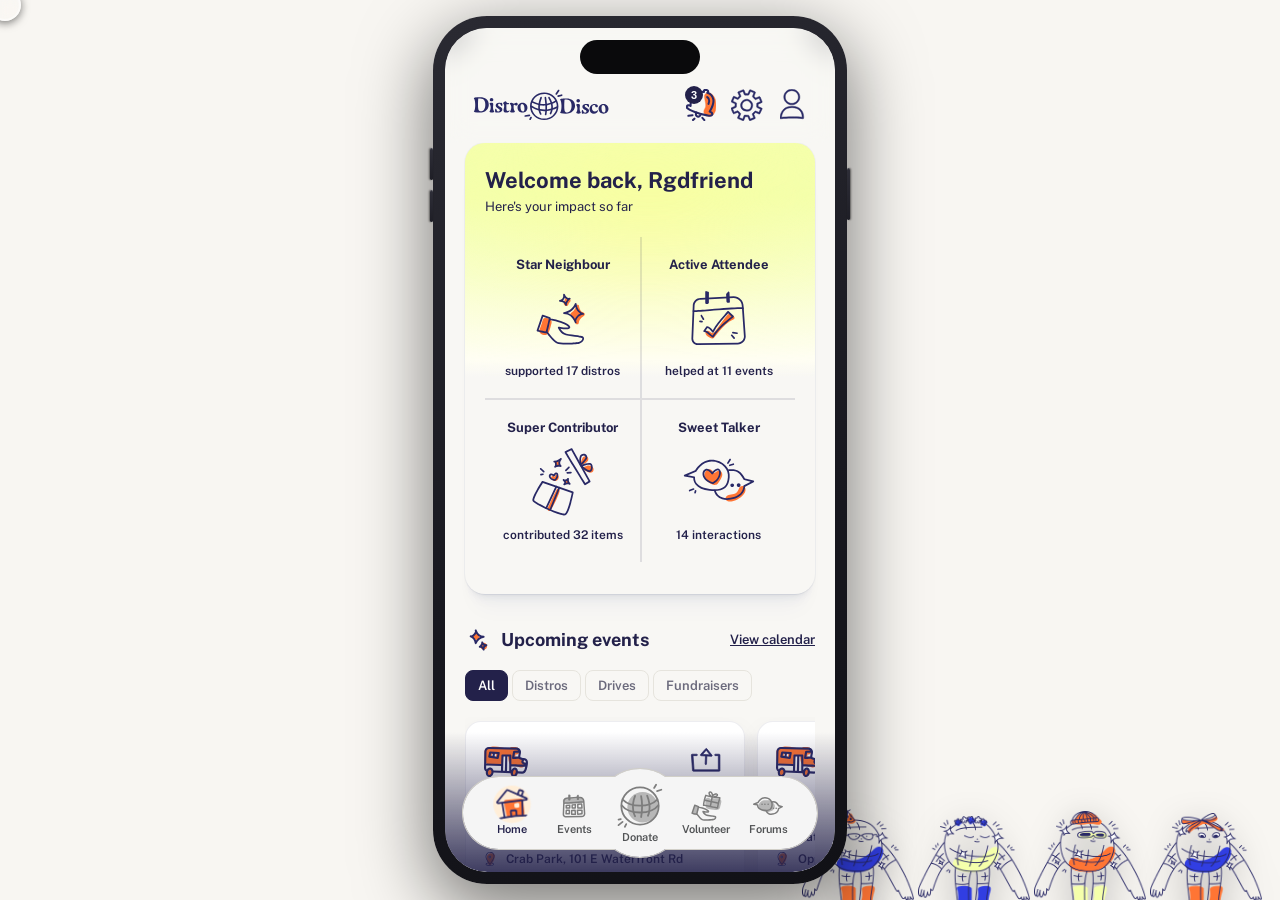
==== commit bba67530: "fixes" ====
--- a/index.html
+++ b/index.html
@@ -9,7 +9,7 @@
 </head>
 <body>
 
-<div class="dev-todo-shell is-open" aria-hidden="false">
+<div class="dev-todo-shell" aria-hidden="true">
   <iframe class="dev-todo-iframe" src="dev-todo-panel.html" title="Dev: Prototype TODO list"></iframe>
 </div>
 
@@ -503,21 +503,6 @@
 
   <div class="cal-scroll-wrap">
 
-    <!-- Segment toggle -->
-    <div class="seg-wrap">
-      <div class="segment">
-        <button type="button" class="seg-btn active" id="events-toggle-calendar">Calendar</button>
-        <button type="button" class="seg-btn" id="events-toggle-detail">Events Detail</button>
-      </div>
-    </div>
-
-    <div class="events-toggle-pane events-toggle-pane-calendar">
-    <div class="tabs-container cal-calendar-tabs">
-      <div class="tab active">All</div>
-      <div class="tab">Distros</div>
-      <div class="tab">Drives</div>
-      <div class="tab">Fundraisers</div>
-    </div>
     <!-- Calendar card -->
     <div class="cal-card">
       <!-- Legend -->
@@ -585,612 +570,56 @@
 
     </div><!-- /.cal-card -->
 
-    </div>
-
-    <div class="events-toggle-pane events-toggle-pane-detail" hidden>
-      <section class="section events events-detail-section">
-        <div class="tabs-container">
-          <div class="tab active">All</div>
-          <div class="tab">Distros</div>
-          <div class="tab">Drives</div>
-          <div class="tab">Fundraisers</div>
-        </div>
-
-        <div class="events-panels">
-
-          <div class="events-panel active" data-panel="all">
-            <div class="events-detail-full-item detail-theme-distro" data-event-id="april-distro-3">
-              <div class="event-detail-shell">
-                <div class="event-detail-stage">
-                  <div class="event-detail-illustration" aria-hidden="true">
-                    <img src="img/icons/icon-bus.svg" alt="">
-                  </div>
-                  <article class="event-detail-card">
-                    <div class="event-detail-card-top">
-                      <img class="event-detail-icon" src="img/icons/icon-bus.svg" alt="">
-                      <button type="button" class="event-detail-share icon-btn" aria-label="Share event">
-                        <img src="img/icons/share-icon.svg" alt="Share" class="share-icon">
-                      </button>
-                    </div>
-                    <h2 class="event-detail-title">April Distro #3</h2>
-                    <div class="event-detail-meta">
-                      <div class="event-detail-meta-row">
-                        <img src="img/icons/icon-clock.svg" alt="">
-                        <div>
-                          <div class="event-detail-meta-main">Saturday Apr 25, 3–5pm</div>
-                        </div>
-                      </div>
-                      <div class="event-detail-meta-row">
-                        <img src="img/icons/icon-location.svg" alt="">
-                        <div>
-                          <div class="event-detail-meta-main">Crab Park</div>
-                          <div class="event-detail-meta-sub">101 E Waterfront Rd</div>
-                        </div>
-                      </div>
-                    </div>
-                    <p class="event-detail-desc">Come help pack and hand out essential supplies to our unhoused neighbours.</p>
-                    <div class="event-detail-divider"></div>
-                    <h3 class="event-detail-heading">Help needed for this event:</h3>
-                    <div class="event-detail-tasks">
-                      <div class="event-detail-task"><img class="event-detail-task-bullet" src="img/icons/icon-stars.svg" alt=""><span>Pack hygiene kits and snack bags before departure.</span></div>
-                      <div class="event-detail-task"><img class="event-detail-task-bullet" src="img/icons/icon-stars.svg" alt=""><span>Help hand out supplies respectfully to neighbours at the park.</span></div>
-                      <div class="event-detail-task"><img class="event-detail-task-bullet" src="img/icons/icon-stars.svg" alt=""><span>Support clean-up and inventory check once the distro wraps.</span></div>
-                    </div>
-                    <div class="event-detail-divider"></div>
-                    <div class="event-detail-cta">
-                      <button type="button" class="btn btn-secondary events-detail-view-calendar" data-event-id="april-distro-3"><span class="btn__label">View on Calendar</span></button>
-                    </div>
-                  </article>
-                </div>
-              </div>
-            </div>
-            <div class="events-detail-full-item detail-theme-distro" data-event-id="april-distro-1">
-              <div class="event-detail-shell">
-                <div class="event-detail-stage">
-                  <div class="event-detail-illustration" aria-hidden="true">
-                    <img src="img/icons/icon-bus.svg" alt="">
-                  </div>
-                  <article class="event-detail-card">
-                    <div class="event-detail-card-top">
-                      <img class="event-detail-icon" src="img/icons/icon-bus.svg" alt="">
-                      <button type="button" class="event-detail-share icon-btn" aria-label="Share event">
-                        <img src="img/icons/share-icon.svg" alt="Share" class="share-icon">
-                      </button>
-                    </div>
-                    <h2 class="event-detail-title">April Distro #1</h2>
-                    <div class="event-detail-meta">
-                      <div class="event-detail-meta-row">
-                        <img src="img/icons/icon-clock.svg" alt="">
-                        <div>
-                          <div class="event-detail-meta-main">Saturday Apr 11, 2–4pm</div>
-                        </div>
-                      </div>
-                      <div class="event-detail-meta-row">
-                        <img src="img/icons/icon-location.svg" alt="">
-                        <div>
-                          <div class="event-detail-meta-main">Oppenheimer Park</div>
-                          <div class="event-detail-meta-sub">E Cordova St</div>
-                        </div>
-                      </div>
-                    </div>
-                    <p class="event-detail-desc">First distro of April — bring warm layers, socks, and snacks if you can.</p>
-                    <div class="event-detail-divider"></div>
-                    <h3 class="event-detail-heading">Help needed for this event:</h3>
-                    <div class="event-detail-tasks">
-                      <div class="event-detail-task"><img class="event-detail-task-bullet" src="img/icons/icon-stars.svg" alt=""><span>Sort layers, socks, and snacks into quick-grab bundles.</span></div>
-                      <div class="event-detail-task"><img class="event-detail-task-bullet" src="img/icons/icon-stars.svg" alt=""><span>Welcome neighbours at the table and help distribute supplies fairly.</span></div>
-                      <div class="event-detail-task"><img class="event-detail-task-bullet" src="img/icons/icon-stars.svg" alt=""><span>Float between stations to restock items and answer questions.</span></div>
-                    </div>
-                    <div class="event-detail-divider"></div>
-                    <div class="event-detail-cta">
-                      <button type="button" class="btn btn-secondary events-detail-view-calendar" data-event-id="april-distro-1"><span class="btn__label">View on Calendar</span></button>
-                    </div>
-                  </article>
-                </div>
-              </div>
-            </div>
-            <div class="events-detail-full-item detail-theme-distro" data-event-id="april-distro-2">
-              <div class="event-detail-shell">
-                <div class="event-detail-stage">
-                  <div class="event-detail-illustration" aria-hidden="true">
-                    <img src="img/icons/icon-bus.svg" alt="">
-                  </div>
-                  <article class="event-detail-card">
-                    <div class="event-detail-card-top">
-                      <img class="event-detail-icon" src="img/icons/icon-bus.svg" alt="">
-                      <button type="button" class="event-detail-share icon-btn" aria-label="Share event">
-                        <img src="img/icons/share-icon.svg" alt="Share" class="share-icon">
-                      </button>
-                    </div>
-                    <h2 class="event-detail-title">April Distro #2</h2>
-                    <div class="event-detail-meta">
-                      <div class="event-detail-meta-row">
-                        <img src="img/icons/icon-clock.svg" alt="">
-                        <div>
-                          <div class="event-detail-meta-main">Saturday Apr 18, 3–5pm</div>
-                        </div>
-                      </div>
-                      <div class="event-detail-meta-row">
-                        <img src="img/icons/icon-location.svg" alt="">
-                        <div>
-                          <div class="event-detail-meta-main">Thornton Park</div>
-                          <div class="event-detail-meta-sub">Station St</div>
-                        </div>
-                      </div>
-                    </div>
-                    <p class="event-detail-desc">Mid-month run — hygiene kits and food boxes are the focus this time.</p>
-                    <div class="event-detail-divider"></div>
-                    <h3 class="event-detail-heading">Help needed for this event:</h3>
-                    <div class="event-detail-tasks">
-                      <div class="event-detail-task"><img class="event-detail-task-bullet" src="img/icons/icon-stars.svg" alt=""><span>Prepare hygiene kits and food boxes before service begins.</span></div>
-                      <div class="event-detail-task"><img class="event-detail-task-bullet" src="img/icons/icon-stars.svg" alt=""><span>Support set-up and organize the supply table for easy access.</span></div>
-                      <div class="event-detail-task"><img class="event-detail-task-bullet" src="img/icons/icon-stars.svg" alt=""><span>Help with tear-down and leftover item sorting after the event.</span></div>
-                    </div>
-                    <div class="event-detail-divider"></div>
-                    <div class="event-detail-cta">
-                      <button type="button" class="btn btn-secondary events-detail-view-calendar" data-event-id="april-distro-2"><span class="btn__label">View on Calendar</span></button>
-                    </div>
-                  </article>
-                </div>
-              </div>
-            </div>
-            <div class="events-detail-full-item detail-theme-drive" data-event-id="spring-clothing-drive">
-              <div class="event-detail-shell">
-                <div class="event-detail-stage">
-                  <div class="event-detail-illustration" aria-hidden="true">
-                    <img src="img/icons/icon-heart.svg" alt="">
-                  </div>
-                  <article class="event-detail-card">
-                    <div class="event-detail-card-top">
-                      <img class="event-detail-icon" src="img/icons/icon-heart.svg" alt="">
-                      <button type="button" class="event-detail-share icon-btn" aria-label="Share event">
-                        <img src="img/icons/share-icon.svg" alt="Share" class="share-icon">
-                      </button>
-                    </div>
-                    <h2 class="event-detail-title">Spring clothing drive</h2>
-                    <div class="event-detail-meta">
-                      <div class="event-detail-meta-row">
-                        <img src="img/icons/icon-clock.svg" alt="">
-                        <div>
-                          <div class="event-detail-meta-main">Mon–Fri, Apr 7 – Apr 18</div>
-                        </div>
-                      </div>
-                      <div class="event-detail-meta-row">
-                        <img src="img/icons/icon-location.svg" alt="">
-                        <div>
-                          <div class="event-detail-meta-main">Drop-off point</div>
-                          <div class="event-detail-meta-sub">309 E Hastings St</div>
-                        </div>
-                      </div>
-                    </div>
-                    <p class="event-detail-desc">Donate clean layers and shoes — all sizes welcome.</p>
-                    <div class="event-detail-divider"></div>
-                    <h3 class="event-detail-heading">Help needed for this event:</h3>
-                    <div class="event-detail-tasks">
-                      <div class="event-detail-task"><img class="event-detail-task-bullet" src="img/icons/icon-stars.svg" alt=""><span>Sort donated clothing by size and condition.</span></div>
-                      <div class="event-detail-task is-complete"><img class="event-detail-task-bullet" src="img/icons/icon-stars.svg" alt=""><span>Tag damaged items that should not be distributed.</span></div>
-                      <div class="event-detail-task"><img class="event-detail-task-bullet" src="img/icons/icon-stars.svg" alt=""><span>Help load donation bins for transport to the next distro.</span></div>
-                    </div>
-                    <div class="event-detail-divider"></div>
-                    <div class="event-detail-cta">
-                      <button type="button" class="btn btn-secondary events-detail-view-calendar" data-event-id="spring-clothing-drive"><span class="btn__label">View on Calendar</span></button>
-                    </div>
-                  </article>
-                </div>
-              </div>
-            </div>
-            <div class="events-detail-full-item detail-theme-fundraiser" data-event-id="spring-gala-night">
-              <div class="event-detail-shell">
-                <div class="event-detail-stage">
-                  <div class="event-detail-illustration" aria-hidden="true">
-                    <img src="img/icons/icon-rewards.svg" alt="">
-                  </div>
-                  <article class="event-detail-card">
-                    <div class="event-detail-card-top">
-                      <img class="event-detail-icon" src="img/icons/icon-rewards.svg" alt="">
-                      <button type="button" class="event-detail-share icon-btn" aria-label="Share event">
-                        <img src="img/icons/share-icon.svg" alt="Share" class="share-icon">
-                      </button>
-                    </div>
-                    <h2 class="event-detail-title">Spring Gala Night</h2>
-                    <div class="event-detail-meta">
-                      <div class="event-detail-meta-row">
-                        <img src="img/icons/icon-clock.svg" alt="">
-                        <div>
-                          <div class="event-detail-meta-main">Friday Apr 23, 6–10pm</div>
-                        </div>
-                      </div>
-                      <div class="event-detail-meta-row">
-                        <img src="img/icons/icon-location.svg" alt="">
-                        <div>
-                          <div class="event-detail-meta-main">The Beaumont Studio</div>
-                          <div class="event-detail-meta-sub">E 6th Ave</div>
-                        </div>
-                      </div>
-                    </div>
-                    <p class="event-detail-desc">An evening of good food, live music, and community — all proceeds go to distro supplies.</p>
-                    <div class="event-detail-divider"></div>
-                    <h3 class="event-detail-heading">Help needed for this event:</h3>
-                    <div class="event-detail-tasks">
-                      <div class="event-detail-task"><img class="event-detail-task-bullet" src="img/icons/icon-stars.svg" alt=""><span>Support guest check-in and guide attendees to the event space.</span></div>
-                      <div class="event-detail-task"><img class="event-detail-task-bullet" src="img/icons/icon-stars.svg" alt=""><span>Help run the silent auction and raffle table during the night.</span></div>
-                      <div class="event-detail-task"><img class="event-detail-task-bullet" src="img/icons/icon-stars.svg" alt=""><span>Assist with post-event pack down and donation counting.</span></div>
-                    </div>
-                    <div class="event-detail-divider"></div>
-                    <div class="event-detail-cta">
-                      <button type="button" class="btn btn-secondary events-detail-view-calendar" data-event-id="spring-gala-night"><span class="btn__label">View on Calendar</span></button>
-                    </div>
-                  </article>
-                </div>
-              </div>
-            </div>
-            <div class="events-detail-full-item detail-theme-fundraiser" data-event-id="online-fundraiser">
-              <div class="event-detail-shell">
-                <div class="event-detail-stage">
-                  <div class="event-detail-illustration" aria-hidden="true">
-                    <img src="img/icons/icon-rewards.svg" alt="">
-                  </div>
-                  <article class="event-detail-card">
-                    <div class="event-detail-card-top">
-                      <img class="event-detail-icon" src="img/icons/icon-rewards.svg" alt="">
-                      <button type="button" class="event-detail-share icon-btn" aria-label="Share event">
-                        <img src="img/icons/share-icon.svg" alt="Share" class="share-icon">
-                      </button>
-                    </div>
-                    <h2 class="event-detail-title">Online Silent Auction</h2>
-                    <div class="event-detail-meta">
-                      <div class="event-detail-meta-row">
-                        <img src="img/icons/icon-clock.svg" alt="">
-                        <div>
-                          <div class="event-detail-meta-main">Apr 1–30, all month</div>
-                        </div>
-                      </div>
-                      <div class="event-detail-meta-row">
-                        <img src="img/icons/icon-location.svg" alt="">
-                        <div>
-                          <div class="event-detail-meta-main">Online campaign</div>
-                          <div class="event-detail-meta-sub">Share the fundraiser link with your community</div>
-                        </div>
-                      </div>
-                    </div>
-                    <p class="event-detail-desc">Every dollar raised goes directly to buying tents, sleeping bags, and hygiene kits.</p>
-                    <div class="event-detail-divider"></div>
-                    <h3 class="event-detail-heading">Help needed for this event:</h3>
-                    <div class="event-detail-tasks">
-                      <div class="event-detail-task"><img class="event-detail-task-bullet" src="img/icons/icon-stars.svg" alt=""><span>Share the campaign across your channels and personal networks.</span></div>
-                      <div class="event-detail-task"><img class="event-detail-task-bullet" src="img/icons/icon-stars.svg" alt=""><span>Invite friends to donate or sponsor essential item bundles.</span></div>
-                      <div class="event-detail-task"><img class="event-detail-task-bullet" src="img/icons/icon-stars.svg" alt=""><span>Help amplify weekly campaign updates and progress milestones.</span></div>
-                    </div>
-                    <div class="event-detail-divider"></div>
-                    <div class="event-detail-cta">
-                      <button type="button" class="btn btn-secondary events-detail-view-calendar" data-event-id="online-fundraiser"><span class="btn__label">View on Calendar</span></button>
-                    </div>
-                  </article>
-                </div>
-              </div>
-            </div>
-            <div class="card event-card event-end-card" aria-label="End of events list">
-              <div class="event-end-icon-wrap" aria-hidden="true">
-                <img class="event-end-icon" src="img/icons/icon-heart.svg" alt="">
-              </div>
-              <h3 class="event-end-title">All caught up!</h3>
-              <p class="event-end-copy">You've viewed all current events. New ones are added regularly, so check back soon!</p>
-              <button type="button" class="btn btn-secondary event-end-cta">
-                <span class="btn__label">Browse donation needs</span></button>
-            </div>
-          </div>
-
-          <div class="events-panel" data-panel="distros">
-            <div class="events-detail-full-item detail-theme-distro" data-event-id="april-distro-3">
-              <div class="event-detail-shell">
-                <div class="event-detail-stage">
-                  <div class="event-detail-illustration" aria-hidden="true">
-                    <img src="img/icons/icon-bus.svg" alt="">
-                  </div>
-                  <article class="event-detail-card">
-                    <div class="event-detail-card-top">
-                      <img class="event-detail-icon" src="img/icons/icon-bus.svg" alt="">
-                      <button type="button" class="event-detail-share icon-btn" aria-label="Share event">
-                        <img src="img/icons/share-icon.svg" alt="Share" class="share-icon">
-                      </button>
-                    </div>
-                    <h2 class="event-detail-title">April Distro #3</h2>
-                    <div class="event-detail-meta">
-                      <div class="event-detail-meta-row">
-                        <img src="img/icons/icon-clock.svg" alt="">
-                        <div>
-                          <div class="event-detail-meta-main">Saturday Apr 25, 3–5pm</div>
-                        </div>
-                      </div>
-                      <div class="event-detail-meta-row">
-                        <img src="img/icons/icon-location.svg" alt="">
-                        <div>
-                          <div class="event-detail-meta-main">Crab Park</div>
-                          <div class="event-detail-meta-sub">101 E Waterfront Rd</div>
-                        </div>
-                      </div>
-                    </div>
-                    <p class="event-detail-desc">Come help pack and hand out essential supplies to our unhoused neighbours.</p>
-                    <div class="event-detail-divider"></div>
-                    <h3 class="event-detail-heading">Help needed for this event:</h3>
-                    <div class="event-detail-tasks">
-                      <div class="event-detail-task"><img class="event-detail-task-bullet" src="img/icons/icon-stars.svg" alt=""><span>Pack hygiene kits and snack bags before departure.</span></div>
-                      <div class="event-detail-task"><img class="event-detail-task-bullet" src="img/icons/icon-stars.svg" alt=""><span>Help hand out supplies respectfully to neighbours at the park.</span></div>
-                      <div class="event-detail-task"><img class="event-detail-task-bullet" src="img/icons/icon-stars.svg" alt=""><span>Support clean-up and inventory check once the distro wraps.</span></div>
-                    </div>
-                    <div class="event-detail-divider"></div>
-                    <div class="event-detail-cta">
-                      <button type="button" class="btn btn-secondary events-detail-view-calendar" data-event-id="april-distro-3"><span class="btn__label">View on Calendar</span></button>
-                    </div>
-                  </article>
-                </div>
-              </div>
-            </div>
-            <div class="events-detail-full-item detail-theme-distro" data-event-id="april-distro-1">
-              <div class="event-detail-shell">
-                <div class="event-detail-stage">
-                  <div class="event-detail-illustration" aria-hidden="true">
-                    <img src="img/icons/icon-bus.svg" alt="">
-                  </div>
-                  <article class="event-detail-card">
-                    <div class="event-detail-card-top">
-                      <img class="event-detail-icon" src="img/icons/icon-bus.svg" alt="">
-                      <button type="button" class="event-detail-share icon-btn" aria-label="Share event">
-                        <img src="img/icons/share-icon.svg" alt="Share" class="share-icon">
-                      </button>
-                    </div>
-                    <h2 class="event-detail-title">April Distro #1</h2>
-                    <div class="event-detail-meta">
-                      <div class="event-detail-meta-row">
-                        <img src="img/icons/icon-clock.svg" alt="">
-                        <div>
-                          <div class="event-detail-meta-main">Saturday Apr 11, 2–4pm</div>
-                        </div>
-                      </div>
-                      <div class="event-detail-meta-row">
-                        <img src="img/icons/icon-location.svg" alt="">
-                        <div>
-                          <div class="event-detail-meta-main">Oppenheimer Park</div>
-                          <div class="event-detail-meta-sub">E Cordova St</div>
-                        </div>
-                      </div>
-                    </div>
-                    <p class="event-detail-desc">First distro of April — bring warm layers, socks, and snacks if you can.</p>
-                    <div class="event-detail-divider"></div>
-                    <h3 class="event-detail-heading">Help needed for this event:</h3>
-                    <div class="event-detail-tasks">
-                      <div class="event-detail-task"><img class="event-detail-task-bullet" src="img/icons/icon-stars.svg" alt=""><span>Sort layers, socks, and snacks into quick-grab bundles.</span></div>
-                      <div class="event-detail-task"><img class="event-detail-task-bullet" src="img/icons/icon-stars.svg" alt=""><span>Welcome neighbours at the table and help distribute supplies fairly.</span></div>
-                      <div class="event-detail-task"><img class="event-detail-task-bullet" src="img/icons/icon-stars.svg" alt=""><span>Float between stations to restock items and answer questions.</span></div>
-                    </div>
-                    <div class="event-detail-divider"></div>
-                    <div class="event-detail-cta">
-                      <button type="button" class="btn btn-secondary events-detail-view-calendar" data-event-id="april-distro-1"><span class="btn__label">View on Calendar</span></button>
-                    </div>
-                  </article>
-                </div>
-              </div>
-            </div>
-            <div class="events-detail-full-item detail-theme-distro" data-event-id="april-distro-2">
-              <div class="event-detail-shell">
-                <div class="event-detail-stage">
-                  <div class="event-detail-illustration" aria-hidden="true">
-                    <img src="img/icons/icon-bus.svg" alt="">
-                  </div>
-                  <article class="event-detail-card">
-                    <div class="event-detail-card-top">
-                      <img class="event-detail-icon" src="img/icons/icon-bus.svg" alt="">
-                      <button type="button" class="event-detail-share icon-btn" aria-label="Share event">
-                        <img src="img/icons/share-icon.svg" alt="Share" class="share-icon">
-                      </button>
-                    </div>
-                    <h2 class="event-detail-title">April Distro #2</h2>
-                    <div class="event-detail-meta">
-                      <div class="event-detail-meta-row">
-                        <img src="img/icons/icon-clock.svg" alt="">
-                        <div>
-                          <div class="event-detail-meta-main">Saturday Apr 18, 3–5pm</div>
-                        </div>
-                      </div>
-                      <div class="event-detail-meta-row">
-                        <img src="img/icons/icon-location.svg" alt="">
-                        <div>
-                          <div class="event-detail-meta-main">Thornton Park</div>
-                          <div class="event-detail-meta-sub">Station St</div>
-                        </div>
-                      </div>
-                    </div>
-                    <p class="event-detail-desc">Mid-month run — hygiene kits and food boxes are the focus this time.</p>
-                    <div class="event-detail-divider"></div>
-                    <h3 class="event-detail-heading">Help needed for this event:</h3>
-                    <div class="event-detail-tasks">
-                      <div class="event-detail-task"><img class="event-detail-task-bullet" src="img/icons/icon-stars.svg" alt=""><span>Prepare hygiene kits and food boxes before service begins.</span></div>
-                      <div class="event-detail-task"><img class="event-detail-task-bullet" src="img/icons/icon-stars.svg" alt=""><span>Support set-up and organize the supply table for easy access.</span></div>
-                      <div class="event-detail-task"><img class="event-detail-task-bullet" src="img/icons/icon-stars.svg" alt=""><span>Help with tear-down and leftover item sorting after the event.</span></div>
-                    </div>
-                    <div class="event-detail-divider"></div>
-                    <div class="event-detail-cta">
-                      <button type="button" class="btn btn-secondary events-detail-view-calendar" data-event-id="april-distro-2"><span class="btn__label">View on Calendar</span></button>
-                    </div>
-                  </article>
-                </div>
-              </div>
-            </div>
-            <div class="card event-card event-end-card" aria-label="End of events list">
-              <div class="event-end-icon-wrap" aria-hidden="true">
-                <img class="event-end-icon" src="img/icons/icon-heart.svg" alt="">
-              </div>
-              <h3 class="event-end-title">All caught up!</h3>
-              <p class="event-end-copy">You've viewed all current events. New ones are added regularly, so check back soon!</p>
-              <button type="button" class="btn btn-secondary event-end-cta">
-                <span class="btn__label">Browse donation needs</span></button>
-            </div>
-          </div>
-
-          <div class="events-panel" data-panel="drives">
-            <div class="events-detail-full-item detail-theme-drive" data-event-id="spring-clothing-drive">
-              <div class="event-detail-shell">
-                <div class="event-detail-stage">
-                  <div class="event-detail-illustration" aria-hidden="true">
-                    <img src="img/icons/icon-heart.svg" alt="">
-                  </div>
-                  <article class="event-detail-card">
-                    <div class="event-detail-card-top">
-                      <img class="event-detail-icon" src="img/icons/icon-heart.svg" alt="">
-                      <button type="button" class="event-detail-share icon-btn" aria-label="Share event">
-                        <img src="img/icons/share-icon.svg" alt="Share" class="share-icon">
-                      </button>
-                    </div>
-                    <h2 class="event-detail-title">Spring clothing drive</h2>
-                    <div class="event-detail-meta">
-                      <div class="event-detail-meta-row">
-                        <img src="img/icons/icon-clock.svg" alt="">
-                        <div>
-                          <div class="event-detail-meta-main">Mon–Fri, Apr 7 – Apr 18</div>
-                        </div>
-                      </div>
-                      <div class="event-detail-meta-row">
-                        <img src="img/icons/icon-location.svg" alt="">
-                        <div>
-                          <div class="event-detail-meta-main">Drop-off point</div>
-                          <div class="event-detail-meta-sub">309 E Hastings St</div>
-                        </div>
-                      </div>
-                    </div>
-                    <p class="event-detail-desc">Donate clean layers and shoes — all sizes welcome.</p>
-                    <div class="event-detail-divider"></div>
-                    <h3 class="event-detail-heading">Help needed for this event:</h3>
-                    <div class="event-detail-tasks">
-                      <div class="event-detail-task"><img class="event-detail-task-bullet" src="img/icons/icon-stars.svg" alt=""><span>Sort donated clothing by size and condition.</span></div>
-                      <div class="event-detail-task is-complete"><img class="event-detail-task-bullet" src="img/icons/icon-stars.svg" alt=""><span>Tag damaged items that should not be distributed.</span></div>
-                      <div class="event-detail-task"><img class="event-detail-task-bullet" src="img/icons/icon-stars.svg" alt=""><span>Help load donation bins for transport to the next distro.</span></div>
-                    </div>
-                    <div class="event-detail-divider"></div>
-                    <div class="event-detail-cta">
-                      <button type="button" class="btn btn-secondary events-detail-view-calendar" data-event-id="spring-clothing-drive"><span class="btn__label">View on Calendar</span></button>
-                    </div>
-                  </article>
-                </div>
-              </div>
-            </div>
-            <div class="card event-card event-end-card" aria-label="End of events list">
-              <div class="event-end-icon-wrap" aria-hidden="true">
-                <img class="event-end-icon" src="img/icons/icon-heart.svg" alt="">
-              </div>
-              <h3 class="event-end-title">All caught up!</h3>
-              <p class="event-end-copy">You've viewed all current events. New ones are added regularly, so check back soon!</p>
-              <button type="button" class="btn btn-secondary event-end-cta">
-                <span class="btn__label">Browse donation needs</span></button>
-            </div>
-          </div>
-
-          <div class="events-panel" data-panel="fundraisers">
-            <div class="events-detail-full-item detail-theme-fundraiser" data-event-id="spring-gala-night">
-              <div class="event-detail-shell">
-                <div class="event-detail-stage">
-                  <div class="event-detail-illustration" aria-hidden="true">
-                    <img src="img/icons/icon-rewards.svg" alt="">
-                  </div>
-                  <article class="event-detail-card">
-                    <div class="event-detail-card-top">
-                      <img class="event-detail-icon" src="img/icons/icon-rewards.svg" alt="">
-                      <button type="button" class="event-detail-share icon-btn" aria-label="Share event">
-                        <img src="img/icons/share-icon.svg" alt="Share" class="share-icon">
-                      </button>
-                    </div>
-                    <h2 class="event-detail-title">Spring Gala Night</h2>
-                    <div class="event-detail-meta">
-                      <div class="event-detail-meta-row">
-                        <img src="img/icons/icon-clock.svg" alt="">
-                        <div>
-                          <div class="event-detail-meta-main">Friday Apr 23, 6–10pm</div>
-                        </div>
-                      </div>
-                      <div class="event-detail-meta-row">
-                        <img src="img/icons/icon-location.svg" alt="">
-                        <div>
-                          <div class="event-detail-meta-main">The Beaumont Studio</div>
-                          <div class="event-detail-meta-sub">E 6th Ave</div>
-                        </div>
-                      </div>
-                    </div>
-                    <p class="event-detail-desc">An evening of good food, live music, and community — all proceeds go to distro supplies.</p>
-                    <div class="event-detail-divider"></div>
-                    <h3 class="event-detail-heading">Help needed for this event:</h3>
-                    <div class="event-detail-tasks">
-                      <div class="event-detail-task"><img class="event-detail-task-bullet" src="img/icons/icon-stars.svg" alt=""><span>Support guest check-in and guide attendees to the event space.</span></div>
-                      <div class="event-detail-task"><img class="event-detail-task-bullet" src="img/icons/icon-stars.svg" alt=""><span>Help run the silent auction and raffle table during the night.</span></div>
-                      <div class="event-detail-task"><img class="event-detail-task-bullet" src="img/icons/icon-stars.svg" alt=""><span>Assist with post-event pack down and donation counting.</span></div>
-                    </div>
-                    <div class="event-detail-divider"></div>
-                    <div class="event-detail-cta">
-                      <button type="button" class="btn btn-secondary events-detail-view-calendar" data-event-id="spring-gala-night"><span class="btn__label">View on Calendar</span></button>
-                    </div>
-                  </article>
-                </div>
-              </div>
-            </div>
-            <div class="events-detail-full-item detail-theme-fundraiser" data-event-id="online-fundraiser">
-              <div class="event-detail-shell">
-                <div class="event-detail-stage">
-                  <div class="event-detail-illustration" aria-hidden="true">
-                    <img src="img/icons/icon-rewards.svg" alt="">
-                  </div>
-                  <article class="event-detail-card">
-                    <div class="event-detail-card-top">
-                      <img class="event-detail-icon" src="img/icons/icon-rewards.svg" alt="">
-                      <button type="button" class="event-detail-share icon-btn" aria-label="Share event">
-                        <img src="img/icons/share-icon.svg" alt="Share" class="share-icon">
-                      </button>
-                    </div>
-                    <h2 class="event-detail-title">Online Silent Auction</h2>
-                    <div class="event-detail-meta">
-                      <div class="event-detail-meta-row">
-                        <img src="img/icons/icon-clock.svg" alt="">
-                        <div>
-                          <div class="event-detail-meta-main">Apr 1–30, all month</div>
-                        </div>
-                      </div>
-                      <div class="event-detail-meta-row">
-                        <img src="img/icons/icon-location.svg" alt="">
-                        <div>
-                          <div class="event-detail-meta-main">Online campaign</div>
-                          <div class="event-detail-meta-sub">Share the fundraiser link with your community</div>
-                        </div>
-                      </div>
-                    </div>
-                    <p class="event-detail-desc">Every dollar raised goes directly to buying tents, sleeping bags, and hygiene kits.</p>
-                    <div class="event-detail-divider"></div>
-                    <h3 class="event-detail-heading">Help needed for this event:</h3>
-                    <div class="event-detail-tasks">
-                      <div class="event-detail-task"><img class="event-detail-task-bullet" src="img/icons/icon-stars.svg" alt=""><span>Share the campaign across your channels and personal networks.</span></div>
-                      <div class="event-detail-task"><img class="event-detail-task-bullet" src="img/icons/icon-stars.svg" alt=""><span>Invite friends to donate or sponsor essential item bundles.</span></div>
-                      <div class="event-detail-task"><img class="event-detail-task-bullet" src="img/icons/icon-stars.svg" alt=""><span>Help amplify weekly campaign updates and progress milestones.</span></div>
-                    </div>
-                    <div class="event-detail-divider"></div>
-                    <div class="event-detail-cta">
-                      <button type="button" class="btn btn-secondary events-detail-view-calendar" data-event-id="online-fundraiser"><span class="btn__label">View on Calendar</span></button>
-                    </div>
-                  </article>
-                </div>
-              </div>
-            </div>
-            <div class="card event-card event-end-card" aria-label="End of events list">
-              <div class="event-end-icon-wrap" aria-hidden="true">
-                <img class="event-end-icon" src="img/icons/icon-heart.svg" alt="">
-              </div>
-              <h3 class="event-end-title">All caught up!</h3>
-              <p class="event-end-copy">You've viewed all current events. New ones are added regularly, so check back soon!</p>
-              <button type="button" class="btn btn-secondary event-end-cta">
-                <span class="btn__label">Browse donation needs</span></button>
-            </div>
-          </div>
-
-        </div>
-      </section>
-    </div>
-
   </div><!-- /.cal-scroll-wrap -->
+
+  <!-- ── Retrospective impact drawer ── -->
+  <div class="retro-overlay" id="retro-overlay" aria-hidden="true"></div>
+
+  <div class="retro-drawer" id="retro-drawer" aria-hidden="true">
+    <div class="retro-mascot" id="retro-mascot" aria-hidden="true">
+      <img class="retro-mascot-img" src="img/icons/mascot-dance.svg" alt="">
+    </div>
+    <!-- Card + tab move as one unit -->
+    <div class="retro-card hero-card" id="retro-card">
+      <!-- Pull tab – attached to left edge of card -->
+      <button class="retro-tab" id="retro-tab" aria-label="View impact" aria-expanded="false" touch-action="none">
+        <span class="retro-tab-label">View impact</span>
+      </button>
+
+      <button class="retro-close icon-btn" id="retro-close" aria-label="Close impact">✕</button>
+
+      <h3 class="retro-row-title">March impact</h3>
+      <div class="impact-grid retro-grid">
+        <div class="stat-cell">
+          <img src="img/icons/stat-star-neighbour.svg" class="stat-cell-icon" alt="">
+          <span class="retro-count-num" data-count-to="152" data-format="plain">152</span>
+          <span class="retro-stat-context">Items collected</span>
+          <span class="retro-stat-caption">from the list</span>
+        </div>
+        <div class="stat-cell">
+          <img src="img/icons/stat-super-contributor.svg" class="stat-cell-icon" alt="">
+          <span class="retro-count-num" data-count-to="8" data-format="plain">8</span>
+          <span class="retro-stat-context">Bins filled</span>
+        </div>
+      </div>
+
+      <h3 class="retro-row-title">2026 impact so far</h3>
+      <div class="impact-grid retro-grid">
+        <div class="stat-cell">
+          <img src="img/icons/stat-star-neighbour.svg" class="stat-cell-icon" alt="">
+          <span class="retro-count-num" data-count-to="3289" data-format="comma">3,289</span>
+          <span class="retro-stat-context">Items collected</span>
+          <span class="retro-stat-caption">since Jan</span>
+        </div>
+        <div class="stat-cell">
+          <img src="img/icons/stat-super-contributor.svg" class="stat-cell-icon" alt="">
+          <span class="retro-count-num" data-count-to="5" data-format="plain">5</span>
+          <span class="retro-stat-context">Bus filled</span>
+        </div>
+      </div>
+    </div>
+  </div>
+
   </div><!-- /.page.page-events -->
 
   <!-- ── Event Detail Page ── -->
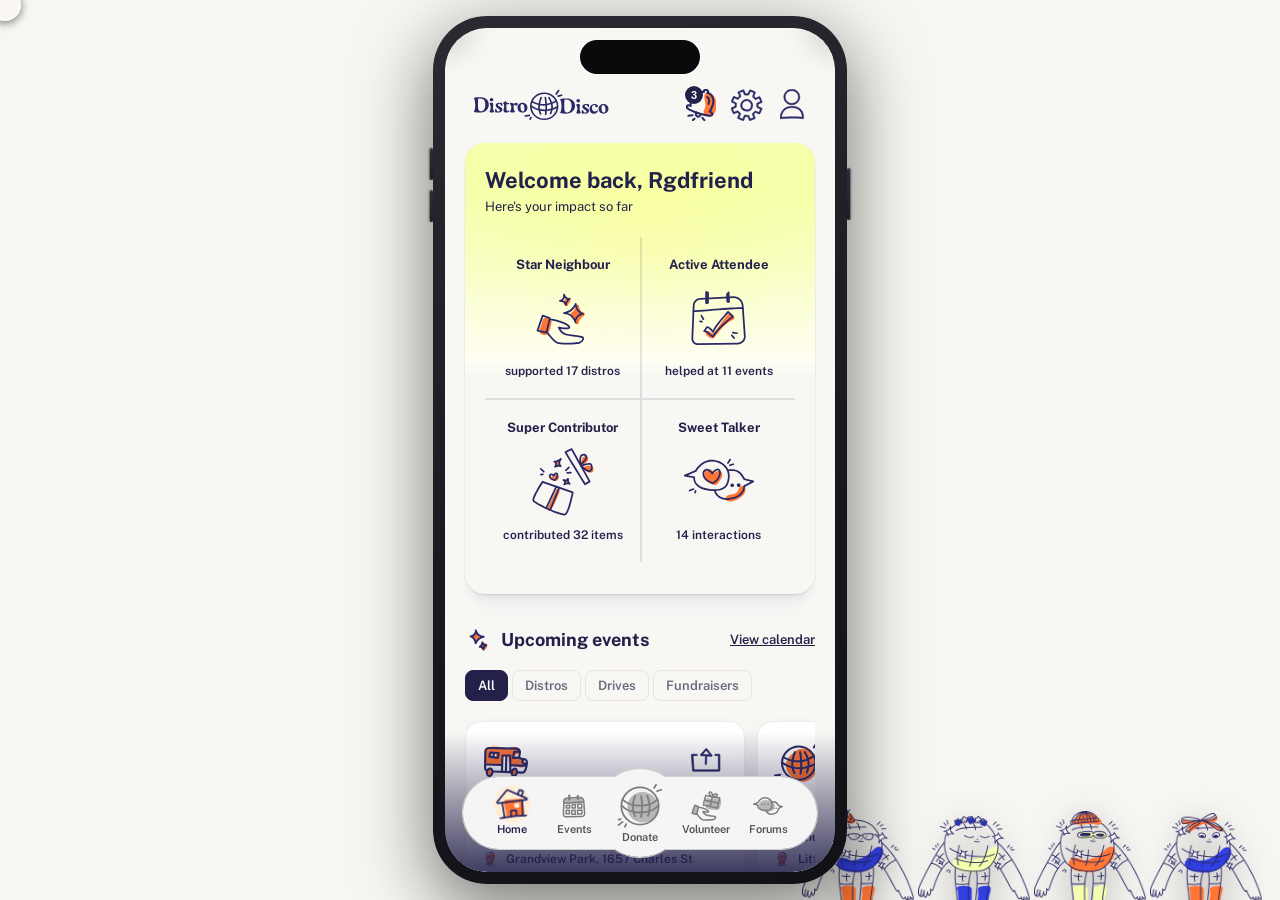
==== commit db059f50: "changes" ====
--- a/index.html
+++ b/index.html
@@ -98,32 +98,46 @@
       <!-- ALL panel -->
       <div class="events-panel active" data-panel="all">
 
-        <div class="card event-card" data-event-id="april-distro-3">
-      <div class="card-top">
-            <div class="card-icon"><img src="img/icons/icon-bus.svg" alt="Distro"></div>
+        <div class="card event-card event-card--calendar-only" data-event-id="online-fundraiser">
+          <div class="card-top">
+            <div class="card-icon"><img src="img/icons/discoball.svg" alt="Online silent auction"></div>
             <button class="icon-btn"><img src="img/icons/share-icon.svg" alt="Share" class="share-icon"></button>
-        </div>
-          <h3>April Distro #3</h3>
+          </div>
+          <h3>Online silent auction</h3>
           <div class="event-meta">
-            <div class="meta-row"><img src="img/icons/icon-clock.svg" alt="Time"> Sat, Apr 25 · 3–5pm</div>
-            <div class="meta-row"><img src="img/icons/icon-location.svg" alt="Location"> Crab Park, 101 E Waterfront Rd</div>
-          </div>
-          <p style="margin-bottom: 16px;">Come help pack and hand out essential supplies to our unhoused neighbours.</p>
-      <button class="btn btn-secondary" data-event-id="april-distro-3"><span class="btn__label">View details</span></button>
-      </div>
-      
+            <div class="meta-row"><img src="img/icons/icon-clock.svg" alt="Time"> Apr 1–30 · All month</div>
+            <div class="meta-row"><img src="img/icons/icon-location.svg" alt="Location"> Online — share the link!</div>
+          </div>
+          <p style="margin-bottom: 16px;">Every dollar raised goes directly to buying tents, sleeping bags, and hygiene kits.</p>
+          <button class="btn btn-secondary" data-event-id="online-fundraiser"><span class="btn__label">View details</span></button>
+        </div>
+
         <div class="card event-card" data-event-id="april-distro-1">
           <div class="card-top">
             <div class="card-icon"><img src="img/icons/icon-bus.svg" alt="Distro"></div>
             <button class="icon-btn"><img src="img/icons/share-icon.svg" alt="Share" class="share-icon"></button>
           </div>
-          <h3>April Distro #1</h3>
+          <h3>April distro 1</h3>
           <div class="event-meta">
-            <div class="meta-row"><img src="img/icons/icon-clock.svg" alt="Time"> Sat, Apr 11 · 2–4pm</div>
-            <div class="meta-row"><img src="img/icons/icon-location.svg" alt="Location"> Oppenheimer Park, E Cordova St</div>
-          </div>
-          <p style="margin-bottom: 16px;">First distro of April — bring warm layers, socks, and snacks if you can.</p>
-        <button class="btn btn-secondary" data-event-id="april-distro-1"><span class="btn__label">View details</span></button>
+            <div class="meta-row"><img src="img/icons/icon-clock.svg" alt="Time"> Apr 19, 3–6 PM</div>
+            <div class="meta-row"><img src="img/icons/icon-location.svg" alt="Location"> Grandview Park, 1657 Charles St</div>
+          </div>
+          <p style="margin-bottom: 16px;">Come help redistribute essential items to our neighbours</p>
+          <button class="btn btn-secondary" data-event-id="april-distro-1"><span class="btn__label">View details</span></button>
+        </div>
+
+        <div class="card event-card" data-event-id="spring-gala-night">
+          <div class="card-top">
+            <div class="card-icon"><img src="img/icons/discoball.svg" alt="Disco ball"></div>
+            <button class="icon-btn"><img src="img/icons/share-icon.svg" alt="Share" class="share-icon"></button>
+          </div>
+          <h3>Disco's alive! Comedy show</h3>
+          <div class="event-meta">
+            <div class="meta-row"><img src="img/icons/icon-clock.svg" alt="Time"> Thurs, Apr 23, 7 PM</div>
+            <div class="meta-row"><img src="img/icons/icon-location.svg" alt="Location"> Little Mountain Gallery, 110 Water St</div>
+          </div>
+          <p style="margin-bottom: 16px;">Get ready to laugh with us! A show guaranteed to be loud, campy, and hilarious.</p>
+          <button class="btn btn-secondary" data-event-id="spring-gala-night"><span class="btn__label">View details</span></button>
         </div>
 
         <div class="card event-card" data-event-id="april-distro-2">
@@ -131,13 +145,27 @@
             <div class="card-icon"><img src="img/icons/icon-bus.svg" alt="Distro"></div>
             <button class="icon-btn"><img src="img/icons/share-icon.svg" alt="Share" class="share-icon"></button>
           </div>
-          <h3>April Distro #2</h3>
+          <h3>April distro 2</h3>
           <div class="event-meta">
-            <div class="meta-row"><img src="img/icons/icon-clock.svg" alt="Time"> Sat, Apr 18 · 3–5pm</div>
-            <div class="meta-row"><img src="img/icons/icon-location.svg" alt="Location"> Thornton Park, Station St</div>
-          </div>
-          <p style="margin-bottom: 16px;">Mid-month run — hygiene kits and food boxes are the focus this time.</p>
-        <button class="btn btn-secondary" data-event-id="april-distro-2"><span class="btn__label">View details</span></button>
+            <div class="meta-row"><img src="img/icons/icon-clock.svg" alt="Time"> Apr 25, 11 AM–2 PM</div>
+            <div class="meta-row"><img src="img/icons/icon-location.svg" alt="Location"> Oppenheimer Park, 400 Powell St</div>
+          </div>
+          <p style="margin-bottom: 16px;">Come help redistribute essential items to our neighbours</p>
+          <button class="btn btn-secondary" data-event-id="april-distro-2"><span class="btn__label">View details</span></button>
+        </div>
+
+        <div class="card event-card" data-event-id="april-distro-3">
+          <div class="card-top">
+            <div class="card-icon"><img src="img/icons/icon-bus.svg" alt="Distro"></div>
+            <button class="icon-btn"><img src="img/icons/share-icon.svg" alt="Share" class="share-icon"></button>
+          </div>
+          <h3>April distro 3</h3>
+          <div class="event-meta">
+            <div class="meta-row"><img src="img/icons/icon-clock.svg" alt="Time"> Sat, Apr 26 · 3–5 PM</div>
+            <div class="meta-row"><img src="img/icons/icon-location.svg" alt="Location"> Crab Park, 101 E Waterfront Rd</div>
+          </div>
+          <p style="margin-bottom: 16px;">Come help redistribute essential items to our neighbours</p>
+          <button class="btn btn-secondary" data-event-id="april-distro-3"><span class="btn__label">View details</span></button>
         </div>
 
         <div class="card event-card" data-event-id="spring-clothing-drive">
@@ -145,41 +173,13 @@
             <div class="card-icon"><img src="img/icons/icon-heart.svg" alt="Drive"></div>
             <button class="icon-btn"><img src="img/icons/share-icon.svg" alt="Share" class="share-icon"></button>
           </div>
-          <h3>Spring clothing drive</h3>
+          <h3>May contribution drive</h3>
           <div class="event-meta">
-            <div class="meta-row"><img src="img/icons/icon-clock.svg" alt="Time"> Mon–Fri, Apr 7 – Apr 18</div>
-            <div class="meta-row"><img src="img/icons/icon-location.svg" alt="Location"> Drop-off: 309 E Hastings St</div>
-          </div>
-          <p style="margin-bottom: 16px;">Donate clean layers and shoes — all sizes welcome.</p>
-        <button class="btn btn-secondary" data-event-id="spring-clothing-drive"><span class="btn__label">View details</span></button>
-        </div>
-
-        <div class="card event-card" data-event-id="spring-gala-night">
-          <div class="card-top">
-            <div class="card-icon"><img src="img/icons/icon-rewards.svg" alt="Fundraiser"></div>
-            <button class="icon-btn"><img src="img/icons/share-icon.svg" alt="Share" class="share-icon"></button>
-          </div>
-          <h3>Spring Gala Night</h3>
-          <div class="event-meta">
-            <div class="meta-row"><img src="img/icons/icon-clock.svg" alt="Time"> Fri, Apr 23 · 6–10pm</div>
-            <div class="meta-row"><img src="img/icons/icon-location.svg" alt="Location"> The Beaumont Studio, E 6th Ave</div>
-          </div>
-          <p style="margin-bottom: 16px;">An evening of good food, live music, and community — all proceeds go to distro supplies.</p>
-          <button class="btn btn-secondary" data-event-id="spring-gala-night"><span class="btn__label">View details</span></button>
-        </div>
-
-        <div class="card event-card" data-event-id="online-fundraiser">
-          <div class="card-top">
-            <div class="card-icon"><img src="img/icons/icon-rewards.svg" alt="Online Silent Auction"></div>
-            <button class="icon-btn"><img src="img/icons/share-icon.svg" alt="Share" class="share-icon"></button>
-          </div>
-          <h3>Online Silent Auction</h3>
-          <div class="event-meta">
-            <div class="meta-row"><img src="img/icons/icon-clock.svg" alt="Time"> Apr 1–30 · All month</div>
-            <div class="meta-row"><img src="img/icons/icon-location.svg" alt="Location"> Online — share the link!</div>
-          </div>
-          <p style="margin-bottom: 16px;">Every dollar raised goes directly to buying tents, sleeping bags, and hygiene kits.</p>
-          <button class="btn btn-secondary" data-event-id="online-fundraiser"><span class="btn__label">View details</span></button>
+            <div class="meta-row"><img src="img/icons/icon-clock.svg" alt="Time"> Sat, May 2, 11 AM–2 PM</div>
+            <div class="meta-row"><img src="img/icons/icon-location.svg" alt="Location"> McSpadden Park, 2125 Victoria Drive</div>
+          </div>
+          <p style="margin-bottom: 16px;">Source it, buy it, thrift it... bring it! See the hot ticket items for what we need most.</p>
+          <button class="btn btn-secondary" data-event-id="spring-clothing-drive"><span class="btn__label">View details</span></button>
         </div>
 
         <div class="card event-card event-end-card" aria-label="End of events list">
@@ -197,47 +197,47 @@
       <!-- DISTROS panel -->
       <div class="events-panel" data-panel="distros">
 
+        <div class="card event-card" data-event-id="april-distro-1">
+          <div class="card-top">
+            <div class="card-icon"><img src="img/icons/icon-bus.svg" alt="Distro"></div>
+            <button class="icon-btn"><img src="img/icons/share-icon.svg" alt="Share" class="share-icon"></button>
+          </div>
+          <h3>April distro 1</h3>
+      <div class="event-meta">
+            <div class="meta-row"><img src="img/icons/icon-clock.svg" alt="Time"> Apr 19, 3–6 PM</div>
+            <div class="meta-row"><img src="img/icons/icon-location.svg" alt="Location"> Grandview Park, 1657 Charles St</div>
+        </div>
+          <p style="margin-bottom: 16px;">Come help redistribute essential items to our neighbours</p>
+        <button class="btn btn-secondary" data-event-id="april-distro-1"><span class="btn__label">View details</span></button>
+        </div>
+
+        <div class="card event-card" data-event-id="april-distro-2">
+          <div class="card-top">
+            <div class="card-icon"><img src="img/icons/icon-bus.svg" alt="Distro"></div>
+            <button class="icon-btn"><img src="img/icons/share-icon.svg" alt="Share" class="share-icon"></button>
+          </div>
+          <h3>April distro 2</h3>
+          <div class="event-meta">
+            <div class="meta-row"><img src="img/icons/icon-clock.svg" alt="Time"> Apr 25, 11 AM–2 PM</div>
+            <div class="meta-row"><img src="img/icons/icon-location.svg" alt="Location"> Oppenheimer Park, 400 Powell St</div>
+          </div>
+          <p style="margin-bottom: 16px;">Come help redistribute essential items to our neighbours</p>
+      <button class="btn btn-secondary" data-event-id="april-distro-2"><span class="btn__label">View details</span></button>
+      </div>
+
         <div class="card event-card" data-event-id="april-distro-3">
           <div class="card-top">
             <div class="card-icon"><img src="img/icons/icon-bus.svg" alt="Distro"></div>
             <button class="icon-btn"><img src="img/icons/share-icon.svg" alt="Share" class="share-icon"></button>
           </div>
-      <h3>April Distro #3</h3>
+          <h3>April distro 3</h3>
           <div class="event-meta">
-            <div class="meta-row"><img src="img/icons/icon-clock.svg" alt="Time"> Sat, Apr 25 · 3–5pm</div>
+            <div class="meta-row"><img src="img/icons/icon-clock.svg" alt="Time"> Sat, Apr 26 · 3–5 PM</div>
             <div class="meta-row"><img src="img/icons/icon-location.svg" alt="Location"> Crab Park, 101 E Waterfront Rd</div>
           </div>
-          <p style="margin-bottom: 16px;">Come help pack and hand out essential supplies to our unhoused neighbours.</p>
-        <button class="btn btn-secondary" data-event-id="april-distro-3"><span class="btn__label">View details</span></button>
-        </div>
-
-        <div class="card event-card" data-event-id="april-distro-1">
-          <div class="card-top">
-            <div class="card-icon"><img src="img/icons/icon-bus.svg" alt="Distro"></div>
-            <button class="icon-btn"><img src="img/icons/share-icon.svg" alt="Share" class="share-icon"></button>
-          </div>
-          <h3>April Distro #1</h3>
-      <div class="event-meta">
-            <div class="meta-row"><img src="img/icons/icon-clock.svg" alt="Time"> Sat, Apr 11 · 2–4pm</div>
-            <div class="meta-row"><img src="img/icons/icon-location.svg" alt="Location"> Oppenheimer Park, E Cordova St</div>
-        </div>
-          <p style="margin-bottom: 16px;">First distro of April — bring warm layers, socks, and snacks if you can.</p>
-        <button class="btn btn-secondary" data-event-id="april-distro-1"><span class="btn__label">View details</span></button>
-        </div>
-
-        <div class="card event-card" data-event-id="april-distro-2">
-          <div class="card-top">
-            <div class="card-icon"><img src="img/icons/icon-bus.svg" alt="Distro"></div>
-            <button class="icon-btn"><img src="img/icons/share-icon.svg" alt="Share" class="share-icon"></button>
-          </div>
-          <h3>April Distro #2</h3>
-          <div class="event-meta">
-            <div class="meta-row"><img src="img/icons/icon-clock.svg" alt="Time"> Sat, Apr 18 · 3–5pm</div>
-            <div class="meta-row"><img src="img/icons/icon-location.svg" alt="Location"> Thornton Park, Station St</div>
-          </div>
-          <p style="margin-bottom: 16px;">Mid-month run — hygiene kits and food boxes are the focus this time.</p>
-      <button class="btn btn-secondary" data-event-id="april-distro-2"><span class="btn__label">View details</span></button>
-      </div>
+          <p style="margin-bottom: 16px;">Come help redistribute essential items to our neighbours</p>
+          <button class="btn btn-secondary" data-event-id="april-distro-3"><span class="btn__label">View details</span></button>
+        </div>
 
         <div class="card event-card event-end-card" aria-label="End of events list">
           <div class="event-end-icon-wrap" aria-hidden="true">
@@ -259,12 +259,12 @@
             <div class="card-icon"><img src="img/icons/icon-heart.svg" alt="Drive"></div>
             <button class="icon-btn"><img src="img/icons/share-icon.svg" alt="Share" class="share-icon"></button>
     </div>
-          <h3>Spring clothing drive</h3>
+          <h3>May contribution drive</h3>
           <div class="event-meta">
-            <div class="meta-row"><img src="img/icons/icon-clock.svg" alt="Time"> Mon–Fri, Apr 7 – Apr 18</div>
-            <div class="meta-row"><img src="img/icons/icon-location.svg" alt="Location"> Drop-off: 309 E Hastings St</div>
-          </div>
-          <p style="margin-bottom: 16px;">Donate clean layers and shoes — all sizes welcome.</p>
+            <div class="meta-row"><img src="img/icons/icon-clock.svg" alt="Time"> Sat, May 2, 11 AM–2 PM</div>
+            <div class="meta-row"><img src="img/icons/icon-location.svg" alt="Location"> McSpadden Park, 2125 Victoria Drive</div>
+          </div>
+          <p style="margin-bottom: 16px;">Source it, buy it, thrift it... bring it! See the hot ticket items for what we need most.</p>
         <button class="btn btn-secondary" data-event-id="spring-clothing-drive"><span class="btn__label">View details</span></button>
         </div>
 
@@ -283,32 +283,32 @@
       <!-- FUNDRAISERS panel -->
       <div class="events-panel" data-panel="fundraisers">
 
-        <div class="card event-card" data-event-id="spring-gala-night">
+        <div class="card event-card event-card--calendar-only" data-event-id="online-fundraiser">
           <div class="card-top">
-            <div class="card-icon"><img src="img/icons/icon-rewards.svg" alt="Fundraiser"></div>
+            <div class="card-icon"><img src="img/icons/discoball.svg" alt="Online silent auction"></div>
             <button class="icon-btn"><img src="img/icons/share-icon.svg" alt="Share" class="share-icon"></button>
           </div>
-          <h3>Spring Gala Night</h3>
-          <div class="event-meta">
-            <div class="meta-row"><img src="img/icons/icon-clock.svg" alt="Time"> Fri, Apr 23 · 6–10pm</div>
-            <div class="meta-row"><img src="img/icons/icon-location.svg" alt="Location"> The Beaumont Studio, E 6th Ave</div>
-          </div>
-          <p style="margin-bottom: 16px;">An evening of good food, live music, and community — all proceeds go to distro supplies.</p>
-          <button class="btn btn-secondary" data-event-id="spring-gala-night"><span class="btn__label">View details</span></button>
-        </div>
-
-        <div class="card event-card" data-event-id="online-fundraiser">
-          <div class="card-top">
-            <div class="card-icon"><img src="img/icons/icon-rewards.svg" alt="Online Silent Auction"></div>
-            <button class="icon-btn"><img src="img/icons/share-icon.svg" alt="Share" class="share-icon"></button>
-          </div>
-          <h3>Online Silent Auction</h3>
+          <h3>Online silent auction</h3>
           <div class="event-meta">
             <div class="meta-row"><img src="img/icons/icon-clock.svg" alt="Time"> Apr 1–30 · All month</div>
             <div class="meta-row"><img src="img/icons/icon-location.svg" alt="Location"> Online — share the link!</div>
           </div>
           <p style="margin-bottom: 16px;">Every dollar raised goes directly to buying tents, sleeping bags, and hygiene kits.</p>
           <button class="btn btn-secondary" data-event-id="online-fundraiser"><span class="btn__label">View details</span></button>
+        </div>
+
+        <div class="card event-card" data-event-id="spring-gala-night">
+          <div class="card-top">
+            <div class="card-icon"><img src="img/icons/discoball.svg" alt="Disco ball"></div>
+            <button class="icon-btn"><img src="img/icons/share-icon.svg" alt="Share" class="share-icon"></button>
+          </div>
+          <h3>Disco's alive! Comedy show</h3>
+          <div class="event-meta">
+            <div class="meta-row"><img src="img/icons/icon-clock.svg" alt="Time"> Thurs, Apr 23, 7 PM</div>
+            <div class="meta-row"><img src="img/icons/icon-location.svg" alt="Location"> Little Mountain Gallery, 110 Water St</div>
+          </div>
+          <p style="margin-bottom: 16px;">Get ready to laugh with us! A show guaranteed to be loud, campy, and hilarious.</p>
+          <button class="btn btn-secondary" data-event-id="spring-gala-night"><span class="btn__label">View details</span></button>
         </div>
 
         <div class="card event-card event-end-card" aria-label="End of events list">
@@ -399,7 +399,7 @@
           </div>
           <div class="forum-stat">
             <img src="img/icons/icon-heart.svg" class="forum-meta-icon" alt="Likes">
-            1 Like
+            1 like
           </div>
           <div class="forum-stat">
             <img src="img/icons/icon-rewards.svg" class="forum-meta-icon" alt="Comments">
@@ -429,7 +429,7 @@
         </div>
         <div class="forum-stat">
           <img src="img/icons/icon-heart.svg" class="forum-meta-icon" alt="Likes">
-          24 Likes
+          24 likes
         </div>
         <div class="forum-stat">
           <img src="img/icons/icon-rewards.svg" class="forum-meta-icon" alt="Comments">
@@ -459,7 +459,7 @@
         </div>
         <div class="forum-stat">
           <img src="img/icons/icon-heart.svg" class="forum-meta-icon" alt="Likes">
-          11 Likes
+          11 likes
         </div>
         <div class="forum-stat">
           <img src="img/icons/icon-rewards.svg" class="forum-meta-icon" alt="Comments">
@@ -533,7 +533,7 @@
         <div class="day-cell muted"><span class="day-num">1</span></div>
         <div class="day-cell muted"><span class="day-num">2</span></div>
         <div class="day-cell muted"><span class="day-num">3</span></div>
-        <div class="day-cell drive muted" data-event-id="spring-clothing-drive"><span class="day-num">4</span></div>
+        <div class="day-cell muted"><span class="day-num">4</span></div>
 
         <div class="day-cell muted"><span class="day-num">5</span></div>
         <div class="day-cell muted"><span class="day-num">6</span></div>
@@ -541,7 +541,7 @@
         <div class="day-cell muted"><span class="day-num">8</span></div>
         <div class="day-cell today"><span class="day-num">9</span></div>
         <div class="day-cell"><span class="day-num">10</span></div>
-        <div class="day-cell distro" data-event-id="april-distro-1"><span class="day-num">11</span></div>
+        <div class="day-cell"><span class="day-num">11</span></div>
 
         <div class="day-cell"><span class="day-num">12</span></div>
         <div class="day-cell"><span class="day-num">13</span></div>
@@ -549,17 +549,17 @@
         <div class="day-cell"><span class="day-num">15</span></div>
         <div class="day-cell"><span class="day-num">16</span></div>
         <div class="day-cell"><span class="day-num">17</span></div>
-        <div class="day-cell distro" data-event-id="april-distro-2"><span class="day-num">18</span></div>
-
-        <div class="day-cell"><span class="day-num">19</span></div>
+        <div class="day-cell"><span class="day-num">18</span></div>
+
+        <div class="day-cell distro" data-event-id="april-distro-1"><span class="day-num">19</span></div>
         <div class="day-cell"><span class="day-num">20</span></div>
         <div class="day-cell"><span class="day-num">21</span></div>
         <div class="day-cell"><span class="day-num">22</span></div>
         <div class="day-cell fundraiser" data-event-id="spring-gala-night"><span class="day-num">23</span></div>
         <div class="day-cell"><span class="day-num">24</span></div>
-        <div class="day-cell distro" data-event-id="april-distro-3"><span class="day-num">25</span></div>
-
-        <div class="day-cell fundraiser" data-event-id="online-fundraiser"><span class="day-num">26</span></div>
+        <div class="day-cell distro" data-event-id="april-distro-2"><span class="day-num">25</span></div>
+
+        <div class="day-cell distro" data-event-id="april-distro-3"><span class="day-num">26</span></div>
         <div class="day-cell"><span class="day-num">27</span></div>
         <div class="day-cell"><span class="day-num">28</span></div>
         <div class="day-cell"><span class="day-num">29</span></div>
@@ -659,20 +659,20 @@
           </button>
         </div>
 
-        <h2 id="event-detail-title" class="event-detail-title">April Distro #1</h2>
+        <h2 id="event-detail-title" class="event-detail-title">April distro 1</h2>
 
         <div class="event-detail-meta">
           <div class="event-detail-meta-row">
             <img src="img/icons/icon-clock.svg" alt="">
             <div>
-              <div id="event-detail-datetime" class="event-detail-meta-main">Saturday, April 11, 2–4pm</div>
+              <div id="event-detail-datetime" class="event-detail-meta-main">Saturday, Apr 19, 3–6 PM</div>
             </div>
           </div>
           <div class="event-detail-meta-row">
             <img src="img/icons/icon-location.svg" alt="">
             <div>
-              <div id="event-detail-location" class="event-detail-meta-main">Dude Chilling Park</div>
-              <div id="event-detail-address" class="event-detail-meta-sub">2390 Brunswick Street</div>
+              <div id="event-detail-location" class="event-detail-meta-main">Grandview Park</div>
+              <div id="event-detail-address" class="event-detail-meta-sub">1657 Charles St</div>
             </div>
           </div>
         </div>
@@ -737,7 +737,7 @@
     <div class="dm-amount-zone">
       <div class="donate-amount-display">
         <span class="donate-amount-currency">$</span>
-        <span class="donate-amount-value" id="donate-amount-value">25</span>
+        <span class="donate-amount-value" id="donate-amount-value" contenteditable="true" role="textbox" aria-label="Donation amount" spellcheck="false">25</span>
       </div>
       <div class="donate-preset-grid">
         <button type="button" class="btn btn-secondary donate-preset-btn" data-amount="12">$12</button>
@@ -1315,41 +1315,12 @@
         <p class="dc-subline dc-anim" style="--dc-delay:220ms">Distro Disco will be in touch shortly.</p>
       </section>
 
-      <section class="dc-section dc-anim vc-details-section" style="--dc-delay:280ms">
-        <div class="vc-details-stack">
-          <span class="vc-detail-value" id="vc-role">Community support volunteer</span>
-          <span class="vc-detail-value" id="vc-shift">10:00 AM – 1:00 PM</span>
-          <span class="vc-detail-value" id="vc-date">Saturday, April 12</span>
-        </div>
-      </section>
-
-      <section class="dc-section dc-anim" style="--dc-delay:340ms">
-        <div class="vc-event-float">
-          <div class="card event-card event-card--vc-static">
-            <div class="card-top">
-              <div class="card-icon"><img id="vc-event-category-icon" src="img/icons/icon-bus.svg" alt=""></div>
-            </div>
-            <h3 id="vc-event-title">Free grocery pickup</h3>
-            <div class="event-meta">
-              <div class="meta-row"><img src="img/icons/icon-clock.svg" alt=""> <span id="vc-event-datetime">Saturday, April 12 · 10:00 AM – 1:00 PM</span></div>
-              <div class="meta-row"><img src="img/icons/icon-location.svg" alt=""> <span id="vc-event-location">123 Spadina Ave, Toronto</span></div>
-            </div>
-            <div class="vc-next-divider" aria-hidden="true"></div>
-            <div class="vc-next-block">
-              <p class="vc-next-title">What happens next</p>
-              <p class="vc-next-copy" id="vc-impact-copy">The DD team will confirm your spot within 24 hours. Check your email for confirmation and shift details. If plans change, reach out before your shift so they can find coverage.</p>
-            </div>
-          </div>
-        </div>
-      </section>
-
       <section class="dc-section dc-anim" style="--dc-delay:460ms">
         <div class="dc-make-changes-wrap">
           <button type="button" class="btn btn-primary dc-confirm-btn" id="vc-done-btn"><span class="btn__label">Done</span></button>
           <button type="button" class="btn btn-secondary dc-make-changes-btn" id="vc-secondary-btn"><span class="btn__label">Cancel my volunteer spot</span></button>
         </div>
       </section>
-      <p class="dc-anim dcm-footer-note" style="--dc-delay:540ms">Distro Disco · Toronto, ON</p>
     </div>
   </div><!-- /.page.page-volunteer-confirm -->
 
@@ -1420,7 +1391,7 @@
 
     <!-- Open Roles -->
     <div class="vol-signup-section">
-      <div class="vol-section-eyebrow">Open Roles</div>
+      <div class="vol-section-eyebrow"></div>
       <h2 class="vol-section-heading">Roles we need help with right now</h2>
 
       <!-- Card 1: General Distro Volunteer (active + expanded) -->
@@ -1462,7 +1433,7 @@
             </div>
           </div>
           <div class="vol-commit-toggle" id="vol-toggle-1">
-            <button type="button" class="vol-toggle-opt active">One Time</button>
+            <button type="button" class="vol-toggle-opt active">One time</button>
             <button type="button" class="vol-toggle-opt">Repeating</button>
           </div>
         </div>
@@ -1501,7 +1472,7 @@
             </div>
           </div>
           <div class="vol-commit-toggle" id="vol-toggle-2">
-            <button type="button" class="vol-toggle-opt active">One Time</button>
+            <button type="button" class="vol-toggle-opt active">One time</button>
             <button type="button" class="vol-toggle-opt">Repeating</button>
           </div>
         </div>
@@ -1540,7 +1511,7 @@
             </div>
           </div>
           <div class="vol-commit-toggle" id="vol-toggle-3">
-            <button type="button" class="vol-toggle-opt active">One Time</button>
+            <button type="button" class="vol-toggle-opt active">One time</button>
             <button type="button" class="vol-toggle-opt">Repeating</button>
           </div>
         </div>
@@ -1579,7 +1550,7 @@
             </div>
           </div>
           <div class="vol-commit-toggle" id="vol-toggle-5">
-            <button type="button" class="vol-toggle-opt active">One Time</button>
+            <button type="button" class="vol-toggle-opt active">One time</button>
             <button type="button" class="vol-toggle-opt">Repeating</button>
           </div>
         </div>
@@ -1624,7 +1595,7 @@
             </div>
           </div>
           <div class="vol-commit-toggle" id="vol-toggle-6">
-            <button type="button" class="vol-toggle-opt active">One Time</button>
+            <button type="button" class="vol-toggle-opt active">One time</button>
             <button type="button" class="vol-toggle-opt">Repeating</button>
           </div>
         </div>
@@ -1677,13 +1648,13 @@
 
     <!-- About You -->
     <div class="vol-about-section">
-      <div class="vol-section-eyebrow">About You</div>
+      <div class="vol-section-eyebrow"></div>
       <h2 class="vol-section-heading">Let's get to know you a little</h2>
 
     </div>
 
     <div class="vol-contact-section" id="vol-contact-section">
-      <div class="vol-section-eyebrow">Preferred contact method</div>
+      <div class="vol-section-eyebrow"></div>
         <div class="vol-contact-row" id="vol-contact-row">
           <div class="vol-contact-opt active" data-vol-contact="phone">
             <div class="vol-contact-check">
@@ -1717,7 +1688,7 @@
 
     <!-- Optional textarea -->
     <div class="vol-optional-section">
-      <div class="vol-section-eyebrow">Optional</div>
+      <div class="vol-section-eyebrow"></div>
       <h2 class="vol-section-heading" style="margin-bottom:0;">Anything else you'd like us to know?</h2>
       <textarea class="vol-textarea-field" placeholder="Skills, vehicle access, lifting limits, questions…" rows="4"></textarea>
     </div>
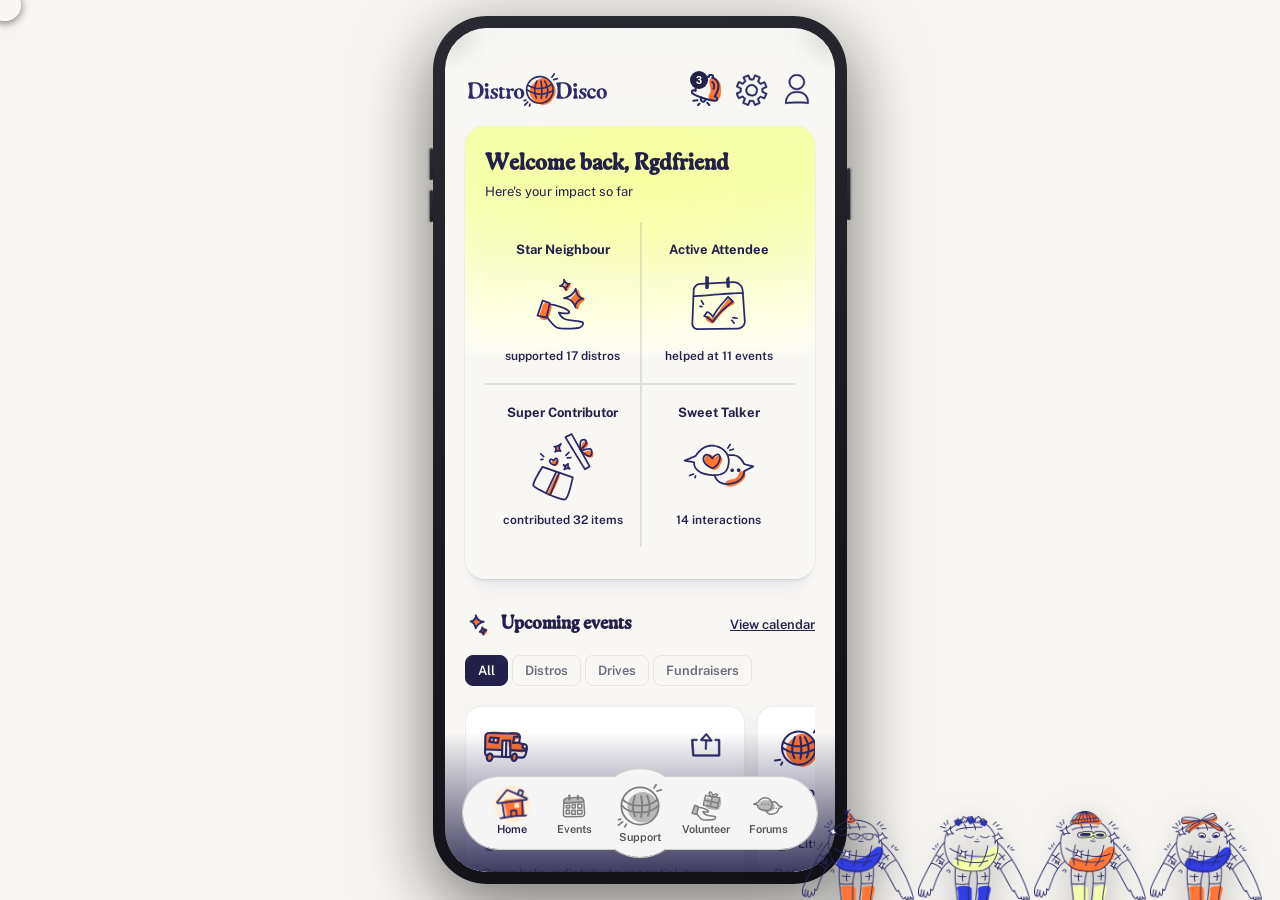
==== commit c53c7b48: "v4-changes" ====
--- a/index.html
+++ b/index.html
@@ -21,14 +21,13 @@
   <div class="phone-btn phone-btn-power"></div>
 
 <div class="app-container">
-  <div class="dynamic-island"></div>
 
   <div class="screen-content">
   <!-- ── Home Page ── -->
   <div class="page page-home active">
   <header class="top-nav">
     <button type="button" class="logo logo-home-btn" aria-label="Home">
-      <img src="img/icons/distro-disco-top-nav-logo.svg" class="logo-img" alt="">
+      <img src="img/icons/dd-new-logo.svg" class="logo-img" alt="">
     </button>
     <div class="nav-icons">
       <button type="button" class="icon-btn top-nav-activities has-unread" aria-label="Notifications">
@@ -189,7 +188,7 @@
           <h3 class="event-end-title">All caught up!</h3>
           <p class="event-end-copy">You've viewed all current events. New ones are added regularly, so check back soon!</p>
           <button type="button" class="btn btn-secondary event-end-cta">
-            <span class="btn__label">Browse donation needs</span></button>
+            <span class="btn__label">Browse contribution needs</span></button>
         </div>
 
       </div><!-- /all -->
@@ -246,7 +245,7 @@
           <h3 class="event-end-title">All caught up!</h3>
           <p class="event-end-copy">You've viewed all current events. New ones are added regularly, so check back soon!</p>
           <button type="button" class="btn btn-secondary event-end-cta">
-            <span class="btn__label">Browse donation needs</span></button>
+            <span class="btn__label">Browse contribution needs</span></button>
         </div>
       
       </div><!-- /distros -->
@@ -275,7 +274,7 @@
           <h3 class="event-end-title">All caught up!</h3>
           <p class="event-end-copy">You've viewed all current events. New ones are added regularly, so check back soon!</p>
           <button type="button" class="btn btn-secondary event-end-cta">
-            <span class="btn__label">Browse donation needs</span></button>
+            <span class="btn__label">Browse contribution needs</span></button>
         </div>
 
       </div><!-- /drives -->
@@ -318,7 +317,7 @@
           <h3 class="event-end-title">All caught up!</h3>
           <p class="event-end-copy">You've viewed all current events. New ones are added regularly, so check back soon!</p>
           <button type="button" class="btn btn-secondary event-end-cta">
-            <span class="btn__label">Browse donation needs</span></button>
+            <span class="btn__label">Browse contribution needs</span></button>
         </div>
 
       </div><!-- /fundraisers -->
@@ -342,7 +341,7 @@
         <span class="item-badge">1</span>
       </div>
       <div class="item-right">
-        <button type="button" class="btn btn-secondary">I have this item</button>
+        <button type="button" class="btn btn-secondary">I have this</button>
       </div>
     </div>
 
@@ -353,7 +352,7 @@
         <span class="item-badge">10</span>
       </div>
       <div class="item-right">
-        <button type="button" class="btn btn-secondary">I have this item</button>
+        <button type="button" class="btn btn-secondary">I have this</button>
       </div>
     </div>
 
@@ -364,7 +363,7 @@
         <span class="item-badge">4</span>
       </div>
       <div class="item-right">
-        <button type="button" class="btn btn-secondary">I have this item</button>
+        <button type="button" class="btn btn-secondary">I have this</button>
       </div>
     </div>
   </section>
@@ -482,7 +481,7 @@
   <div class="page page-events">
   <header class="top-nav">
     <button type="button" class="logo logo-home-btn" aria-label="Home">
-      <img src="img/icons/distro-disco-top-nav-logo.svg" class="logo-img" alt="">
+      <img src="img/icons/dd-new-logo.svg" class="logo-img" alt="">
     </button>
     <div class="nav-icons">
       <button type="button" class="icon-btn top-nav-activities has-unread" aria-label="Notifications">
@@ -516,7 +515,6 @@
       <!-- APRIL -->
       <div class="month-header">
         <div class="month-pill">April</div>
-        <button type="button" class="add-btn" id="cal-add-event-btn" aria-label="Add event">+</button>
       </div>
       <div class="cal-grid" data-cal-month="april" data-cal-year="2026">
         <div class="day-header">S</div>
@@ -592,13 +590,13 @@
       <div class="impact-grid retro-grid">
         <div class="stat-cell">
           <img src="img/icons/stat-star-neighbour.svg" class="stat-cell-icon" alt="">
-          <span class="retro-count-num" data-count-to="152" data-format="plain">152</span>
+          <span class="retro-count-num" data-count-to="152" data-format="plain">152x</span>
           <span class="retro-stat-context">Items collected</span>
           <span class="retro-stat-caption">from the list</span>
         </div>
         <div class="stat-cell">
-          <img src="img/icons/stat-super-contributor.svg" class="stat-cell-icon" alt="">
-          <span class="retro-count-num" data-count-to="8" data-format="plain">8</span>
+          <img src="img/icons/impact-bus.svg" class="stat-cell-icon" alt="">
+          <span class="retro-count-num" data-count-to="8" data-format="plain">8x</span>
           <span class="retro-stat-context">Bins filled</span>
         </div>
       </div>
@@ -607,13 +605,13 @@
       <div class="impact-grid retro-grid">
         <div class="stat-cell">
           <img src="img/icons/stat-star-neighbour.svg" class="stat-cell-icon" alt="">
-          <span class="retro-count-num" data-count-to="3289" data-format="comma">3,289</span>
+          <span class="retro-count-num" data-count-to="3289" data-format="comma">3,289x</span>
           <span class="retro-stat-context">Items collected</span>
           <span class="retro-stat-caption">since Jan</span>
         </div>
         <div class="stat-cell">
-          <img src="img/icons/stat-super-contributor.svg" class="stat-cell-icon" alt="">
-          <span class="retro-count-num" data-count-to="5" data-format="plain">5</span>
+          <img src="img/icons/impact-bus.svg" class="stat-cell-icon" alt="">
+          <span class="retro-count-num" data-count-to="5" data-format="plain">5x</span>
           <span class="retro-stat-context">Bus filled</span>
         </div>
       </div>
@@ -626,7 +624,7 @@
   <div class="page page-event-detail detail-theme-distro">
   <header class="top-nav">
     <button type="button" class="logo logo-home-btn" aria-label="Home">
-      <img src="img/icons/distro-disco-top-nav-logo.svg" class="logo-img" alt="">
+      <img src="img/icons/dd-new-logo.svg" class="logo-img" alt="">
     </button>
     <div class="nav-icons">
       <button type="button" class="icon-btn top-nav-activities has-unread" aria-label="Notifications">
@@ -653,6 +651,7 @@
 
       <article class="event-detail-card">
         <div class="event-detail-card-top">
+          <button type="button" class="event-detail-back-arrow" id="event-detail-back-arrow" aria-label="Back to previous page"><span aria-hidden="true"><-</span></button>
           <img id="event-detail-icon" class="event-detail-icon" src="img/icons/icon-bus.svg" alt="">
           <button class="event-detail-share icon-btn" aria-label="Share event">
             <img src="img/icons/share-icon.svg" alt="Share" class="share-icon">
@@ -685,13 +684,6 @@
           <iframe id="event-detail-map" class="event-detail-map" title="Event location map" loading="lazy" allowfullscreen referrerpolicy="no-referrer-when-downgrade" src="" allow="fullscreen"></iframe>
         </div>
 
-        <div class="event-detail-divider"></div>
-
-        <h3 class="event-detail-heading">Help needed for this event:</h3>
-        <div id="event-detail-tasks" class="event-detail-tasks"></div>
-
-        <div class="event-detail-divider"></div>
-
         <div class="event-detail-cta">
           <button id="event-detail-cta" class="btn btn-primary"><span class="btn__label">Volunteer for this drive</span></button>
           <button type="button" id="event-detail-go-back" class="btn btn-secondary"><span class="btn__label">Go back</span></button>
@@ -705,7 +697,7 @@
   <div class="page page-donate-money">
   <header class="top-nav">
     <button type="button" class="logo logo-home-btn" aria-label="Home">
-      <img src="img/icons/distro-disco-top-nav-logo.svg" class="logo-img" alt="">
+      <img src="img/icons/dd-new-logo.svg" class="logo-img" alt="">
     </button>
     <div class="nav-icons">
       <button type="button" class="icon-btn top-nav-activities has-unread" aria-label="Notifications">
@@ -725,9 +717,15 @@
   </header>
 
     <div class="donate-page-header">
+      <div class="di-support-intro">
+        <h2 class="di-support-title">Support your community!</h2>
+        <p class="di-support-copy">
+          When you share essential items and financial contributions, we can provide essential items that our neighbours have requested! You can see our financial transparency spreadsheet <a href="https://docs.google.com/spreadsheets/d/1BT_oscVg2kzOaTXfFm7cqf74EOTOLxa7Rg0QHGosvxc/edit?gid=2065976073#gid=2065976073" target="_blank" rel="noopener noreferrer">here</a>.
+        </p>
+      </div>
       <div class="seg-wrap">
         <div class="segment donate-switch-segment right">
-          <button type="button" class="seg-btn dm-switch-to-items" id="dm-switch-to-items" aria-label="Switch to donate items">Items</button>
+          <button type="button" class="seg-btn dm-switch-to-items" id="dm-switch-to-items" aria-label="Switch to contribute items">Items</button>
           <button type="button" class="seg-btn active" aria-current="page">Money</button>
         </div>
       </div>
@@ -737,7 +735,7 @@
     <div class="dm-amount-zone">
       <div class="donate-amount-display">
         <span class="donate-amount-currency">$</span>
-        <span class="donate-amount-value" id="donate-amount-value" contenteditable="true" role="textbox" aria-label="Donation amount" spellcheck="false">25</span>
+        <span class="donate-amount-value" id="donate-amount-value" contenteditable="true" role="textbox" aria-label="Contribution amount" spellcheck="false">25</span>
       </div>
       <div class="donate-preset-grid">
         <button type="button" class="btn btn-secondary donate-preset-btn" data-amount="12">$12</button>
@@ -749,12 +747,12 @@
     </div>
 
     <!-- Zone 2: Impact statement -->
-    <div style="padding: 16px 20px 0;">
+    <div class="page-gutter page-gutter-top-16">
       <p class="dm-impact-line" id="dm-impact-line">A headlamp. Light when there's none.</p>
     </div>
 
     <!-- Zone 3: Frequency nudge -->
-    <div style="padding: 0 20px;">
+    <div class="page-gutter">
       <div class="dm-freq-row">
         <div class="dm-toggle-switch" id="dm-monthly-toggle" role="switch" aria-checked="false"></div>
         <span class="dm-freq-label">Make it monthly?</span>
@@ -762,11 +760,11 @@
     </div>
 
     <!-- Zone 4: Bus callout -->
-    <p class="dm-bus-callout">Donations also keep our bus running — insurance, gas, and maintenance.</p>
+    <p class="dm-bus-callout">Contributions also keep our bus running — insurance, gas, and maintenance.</p>
 
     <!-- Zone 5: CTA + payment info -->
     <div class="dm-cta-zone">
-      <button type="button" class="btn btn-primary dm-cta-btn" id="donate-money-cta"><span class="btn__label">Donate $25</span></button>
+      <button type="button" class="btn btn-primary dm-cta-btn" id="donate-money-cta"><span class="btn__label">Contribute $25</span></button>
       <div class="dm-payment-info">
         <div class="dm-copy-row">
           <span>E-transfer or PayPal:</span>
@@ -779,10 +777,10 @@
       </div>
     </div>
 
-    <!-- Zone 6: Recent donations feed -->
-    <div style="padding: 0 20px;">
-      <section class="donate-feed" aria-label="Recent donations">
-        <div class="donate-feed-eyebrow">Recent donations</div>
+    <!-- Zone 6: Recent contributions feed -->
+    <div class="page-gutter">
+      <section class="donate-feed" aria-label="Recent contributions">
+        <div class="donate-feed-eyebrow">Recent contributions</div>
         <div class="donate-feed-timeline">
           <div class="donate-feed-entry">
             <div class="donate-feed-avatar" aria-hidden="true">
@@ -804,7 +802,7 @@
             <div class="donate-feed-body">
               <div class="donate-feed-line">
                 <span class="donate-feed-donor">Someone</span>
-                <span class="donate-feed-mid"> donated </span>
+                <span class="donate-feed-mid"> contributed </span>
                 <span class="donate-feed-anchor">a hygiene kit</span>
               </div>
               <div class="donate-feed-time">5 hours ago</div>
@@ -843,7 +841,7 @@
             <div class="donate-feed-body">
               <div class="donate-feed-line">
                 <span class="donate-feed-donor">Jay</span>
-                <span class="donate-feed-mid"> donated </span>
+                <span class="donate-feed-mid"> contributed </span>
                 <span class="donate-feed-anchor">warm socks</span>
               </div>
               <div class="donate-feed-time">3 days ago</div>
@@ -874,7 +872,7 @@
 
         <div class="ap-pay-summary">
           <div class="ap-pay-summary-row">
-            <span id="ap-pay-amount-label">Donation amount</span>
+            <span id="ap-pay-amount-label">Contribution amount</span>
             <strong id="ap-pay-amount-line">$25.00 CAD</strong>
           </div>
           <div class="ap-pay-summary-row">
@@ -905,14 +903,14 @@
           <span class="ap-pay-spinner" aria-hidden="true"></span>
         </div>
         <p class="ap-pay-processing-title">Processing</p>
-        <p class="ap-pay-processing-sub">Authorizing your donation...</p>
+        <p class="ap-pay-processing-sub">Authorizing your contribution...</p>
       </div>
 
       <div class="ap-pay-state ap-pay-state-success" id="ap-pay-state-success" aria-live="polite">
         <div class="ap-pay-success-ring" id="ap-pay-success-ring" aria-hidden="true">
           <svg viewBox="0 0 24 24"><path d="M5 12.5L10 17L19 8"></path></svg>
         </div>
-        <p class="ap-pay-success-title" id="ap-pay-success-title">Donation sent</p>
+        <p class="ap-pay-success-title" id="ap-pay-success-title">Contribution sent</p>
         <p class="ap-pay-success-sub" id="ap-pay-success-sub">$25.00 to Distro Disco</p>
         <button type="button" class="ap-pay-done-btn" id="ap-pay-done-btn">Done</button>
       </div>
@@ -923,7 +921,7 @@
   <div class="page page-donate-items">
   <header class="top-nav">
     <button type="button" class="logo logo-home-btn" aria-label="Home">
-      <img src="img/icons/distro-disco-top-nav-logo.svg" class="logo-img" alt="">
+      <img src="img/icons/dd-new-logo.svg" class="logo-img" alt="">
     </button>
     <div class="nav-icons">
       <button type="button" class="icon-btn top-nav-activities has-unread" aria-label="Notifications">
@@ -943,16 +941,22 @@
   </header>
 
     <div class="donate-page-header">
+      <div class="di-support-intro">
+        <h2 class="di-support-title">Support your community!</h2>
+        <p class="di-support-copy">
+          When you share essential items and financial contributions, we can provide essential items that our neighbours have requested! You can see our financial transparency spreadsheet <a href="https://docs.google.com/spreadsheets/d/1BT_oscVg2kzOaTXfFm7cqf74EOTOLxa7Rg0QHGosvxc/edit?gid=2065976073#gid=2065976073" target="_blank" rel="noopener noreferrer">here</a>.
+        </p>
+      </div>
       <div class="seg-wrap">
         <div class="segment donate-switch-segment">
           <button type="button" class="seg-btn active" aria-current="page">Items</button>
-          <button type="button" class="seg-btn di-switch-to-money" id="di-switch-to-money" aria-label="Switch to donate money">Money</button>
+          <button type="button" class="seg-btn di-switch-to-money" id="di-switch-to-money" aria-label="Switch to contribute money">Money</button>
         </div>
       </div>
     </div>
 
     <!-- Zone 1: Item feed -->
-    <div style="padding: 0 20px;" id="di-item-feed">
+    <div class="page-gutter" id="di-item-feed">
 
       <div class="di-cat-eyebrow">Hot ticket items</div>
 
@@ -963,17 +967,17 @@
             <div class="di-item-text"><h4>Tents</h4></div>
           </div>
         </div>
-        <div class="item-right"><button class="btn btn-secondary di-item-btn">I have this item</button></div>
+        <div class="item-right"><button class="btn btn-secondary di-item-btn">I have this</button></div>
       </div>
 
       <div class="item-card di-item-card" data-item="Socks">
         <div class="item-left">
           <div class="di-item-main">
-            <img src="img/icons/icon-socks-outline.svg" data-icon-inactive="img/icons/icon-socks-outline.svg" data-icon-active="img/icons/icon-socks.svg" class="item-icon" alt="Socks">
+            <img src="img/icons/icon-socks-outline.svg" data-icon-inactive="img/icons/icon-socks-outline.svg" data-icon-active="img/icons/icon-socks.svg" data-item-type="clothing" class="item-icon" alt="Socks">
             <div class="di-item-text"><h4>Socks</h4></div>
           </div>
         </div>
-        <div class="item-right"><button class="btn btn-secondary di-item-btn">I have this item</button></div>
+        <div class="item-right"><button class="btn btn-secondary di-item-btn">I have this</button></div>
       </div>
 
       <div class="item-card di-item-card" data-item="AA Batteries">
@@ -983,7 +987,7 @@
             <div class="di-item-text"><h4>AA Batteries</h4></div>
           </div>
         </div>
-        <div class="item-right"><button class="btn btn-secondary di-item-btn">I have this item</button></div>
+        <div class="item-right"><button class="btn btn-secondary di-item-btn">I have this</button></div>
       </div>
 
       <div class="di-cat-eyebrow">All items</div>
@@ -991,11 +995,11 @@
       <div class="item-card di-item-card" data-item="2XL-6XL clothes">
         <div class="item-left">
           <div class="di-item-main">
-            <img src="img/icons/icon-2xl-6xl-clothes-outline.svg" data-icon-inactive="img/icons/icon-2xl-6xl-clothes-outline.svg" data-icon-active="img/icons/icon-2xl-6xl-clothes.svg" class="item-icon" alt="2XL-6XL clothes">
+            <img src="img/icons/icon-2xl-6xl-clothes-outline.svg" data-icon-inactive="img/icons/icon-2xl-6xl-clothes-outline.svg" data-icon-active="img/icons/icon-2xl-6xl-clothes.svg" data-item-type="clothing" class="item-icon" alt="2XL-6XL clothes">
             <div class="di-item-text"><h4>2XL-6XL clothes</h4></div>
           </div>
         </div>
-        <div class="item-right"><button class="btn btn-secondary di-item-btn">I have this item</button></div>
+        <div class="item-right"><button class="btn btn-secondary di-item-btn">I have this</button></div>
       </div>
 
       <div class="item-card di-item-card" data-item="Reusable bags">
@@ -1005,7 +1009,7 @@
             <div class="di-item-text"><h4>Reusable bags</h4></div>
           </div>
         </div>
-        <div class="item-right"><button class="btn btn-secondary di-item-btn">I have this item</button></div>
+        <div class="item-right"><button class="btn btn-secondary di-item-btn">I have this</button></div>
       </div>
 
       <div class="item-card di-item-card" data-item="Tarps">
@@ -1018,7 +1022,7 @@
             </div>
           </div>
         </div>
-        <div class="item-right"><button class="btn btn-secondary di-item-btn">I have this item</button></div>
+        <div class="item-right"><button class="btn btn-secondary di-item-btn">I have this</button></div>
       </div>
 
       <div class="item-card di-item-card" data-item="Tea lights">
@@ -1028,7 +1032,7 @@
             <div class="di-item-text"><h4>Tea lights</h4></div>
           </div>
         </div>
-        <div class="item-right"><button class="btn btn-secondary di-item-btn">I have this item</button></div>
+        <div class="item-right"><button class="btn btn-secondary di-item-btn">I have this</button></div>
       </div>
 
       <div class="item-card di-item-card" data-item="Umbrellas">
@@ -1038,7 +1042,7 @@
             <div class="di-item-text"><h4>Umbrellas</h4></div>
           </div>
         </div>
-        <div class="item-right"><button class="btn btn-secondary di-item-btn">I have this item</button></div>
+        <div class="item-right"><button class="btn btn-secondary di-item-btn">I have this</button></div>
       </div>
 
       <div class="item-card di-item-card" data-item="Sleeping bags">
@@ -1051,33 +1055,35 @@
             </div>
           </div>
         </div>
-        <div class="item-right"><button class="btn btn-secondary di-item-btn">I have this item</button></div>
+        <div class="item-right"><button class="btn btn-secondary di-item-btn">I have this</button></div>
       </div>
 
       <div class="item-card di-item-card" data-item="Rain jackets">
         <div class="item-left">
           <div class="di-item-main">
-            <img src="img/icons/icon-2xl-6xl-clothes-outline.svg" data-icon-inactive="img/icons/icon-2xl-6xl-clothes-outline.svg" data-icon-active="img/icons/icon-2xl-6xl-clothes.svg" class="item-icon" alt="Rain jackets">
+            <img src="img/icons/icon-2xl-6xl-clothes-outline.svg" data-icon-inactive="img/icons/icon-2xl-6xl-clothes-outline.svg" data-icon-active="img/icons/icon-2xl-6xl-clothes.svg" data-item-type="clothing" class="item-icon" alt="Rain jackets">
             <div class="di-item-text"><h4>Rain jackets</h4></div>
           </div>
         </div>
-        <div class="item-right"><button class="btn btn-secondary di-item-btn">I have this item</button></div>
+        <div class="item-right"><button class="btn btn-secondary di-item-btn">I have this</button></div>
       </div>
 
     </div><!-- /#di-item-feed -->
 
-    <button class="di-fab" id="di-fab" aria-label="Open donation summary">
-      Continue to donation
+    <button class="di-fab" id="di-fab" aria-label="Open contribution summary">
+      Continue to contribution
       <span class="di-fab-count" id="di-fab-count">0</span>
     </button>
 
     <div class="di-sheet-backdrop" id="di-sheet-backdrop"></div>
-    <div class="di-sheet" id="di-sheet" aria-modal="true" role="dialog" aria-label="Current items being donated">
+    <div class="di-sheet" id="di-sheet" aria-modal="true" role="dialog" aria-label="Current items being contributed">
       <div class="di-sheet-shell">
         <div class="di-sheet-topbar">
           <div class="di-sheet-head">
-            <button class="di-sheet-close" id="di-sheet-close" aria-label="Close">×</button>
-            <h2 class="di-sheet-title">Almost done, <span class="accent">Rgdfriend.</span></h2>
+            <div class="di-sheet-title-row">
+              <h2 class="di-sheet-title">Almost done, <span class="accent">Rgdfriend.</span></h2>
+              <button class="di-sheet-close" id="di-sheet-close" aria-label="Close">×</button>
+            </div>
             <div class="di-sheet-divider"></div>
           </div>
         </div>
@@ -1087,51 +1093,29 @@
             <div class="di-sheet-block">
               <div class="di-sheet-subhead">
               <div class="di-sheet-subtitle"><span class="spark"><img src="img/icons/icon-stars-outline.svg" alt=""></span> You are contributing</div>
-                <button type="button" class="di-sheet-reset-btn" id="di-sheet-reset-items-btn">Reset all</button>
+                <button type="button" class="di-sheet-reset-btn" id="di-sheet-reset-items-btn">Reset</button>
               </div>
               <div id="di-sheet-items"></div>
-
-              <div class="di-sheet-mini-grid">
-                <div class="di-sheet-mini-col di-sheet-mini-col-pairs">
-                  <div class="di-sheet-mini-label">Pairs well with</div>
-                  <div class="di-sheet-mini-row">
-                    <div class="di-sheet-mini-chip di-sheet-mini-chip-pair" data-item="Tarps">
-                      <div class="di-sheet-mini-icon-wrap">
-                        <img src="img/icons/icon-tarps.svg" class="di-sheet-mini-icon" alt="">
-                        <span class="di-sheet-mini-plus-badge" data-pair-plus="true">+</span>
-                      </div>
-                      <span class="di-sheet-mini-chip-label">Tarps</span>
-                    </div>
-                    <div class="di-sheet-mini-chip di-sheet-mini-chip-pair" data-item="Tea lights">
-                      <div class="di-sheet-mini-icon-wrap">
-                        <img src="img/icons/icon-tea-lights.svg" class="di-sheet-mini-icon" alt="">
-                        <span class="di-sheet-mini-plus-badge" data-pair-plus="true">+</span>
-                      </div>
-                      <span class="di-sheet-mini-chip-label">Tea lights</span>
-                    </div>
-                  </div>
-                </div>
-                <div class="di-sheet-mini-col di-sheet-mini-col-donate">
-                  <div class="di-sheet-mini-row">
-                    <div class="di-sheet-mini-chip">
-                      <div class="di-sheet-mini-icon-wrap di-sheet-mini-icon-wrap-gift">
-                        <img src="img/icons/gift.svg" class="di-sheet-mini-icon" alt="">
-                        <span class="di-sheet-mini-plus-badge" data-donate-more="true"><svg xmlns="http://www.w3.org/2000/svg" width="10" height="10" viewBox="0 0 10 10" fill="none" aria-hidden="true"><path d="M2 3.35L5 6.35L8 3.35" stroke="currentColor" stroke-width="1.80" stroke-linecap="round" stroke-linejoin="round"/></svg></span>
-                      </div>
-                      <span class="di-sheet-mini-chip-label">See all items</span>
-                    </div>
-                  </div>
-                </div>
-              </div>
+              <button type="button" class="di-sheet-add-more-link" id="di-sheet-add-more-link">See other items</button>
             </div>
           </div>
 
           <div class="di-sheet-body-dropoff">
             <div class="di-sheet-section">
-              <button type="button" class="btn btn-secondary dc-make-changes-btn" id="di-change-mind-btn"><span class="btn__label">Cancel donation</span></button>
               <h3 class="di-sheet-loc-heading"><span class="di-sheet-loc-emoji"><img src="img/icons/icon-bus-outline.svg" alt=""></span> Select Drop-off location</h3>
 
-              <div class="di-bs-location-card is-selected" data-sheet-location="private">
+              <div class="di-bs-upcoming-drive">
+                <div class="di-bs-location-card is-selected" data-sheet-location="upcoming-drive">
+                  <div class="di-bs-card-media" aria-hidden="true"></div>
+                  <div class="di-bs-loc-text">
+                    <div class="di-bs-loc-name">Upcoming drive</div>
+                    <div class="di-bs-loc-meta">Trout Lake Community Centre<br>Sat Apr 12, 9:00 AM - 3:00 PM</div>
+                  </div>
+                  <span class="di-bs-loc-check">✓</span>
+                </div>
+              </div>
+
+              <div class="di-bs-location-card is-muted" data-sheet-location="private">
                 <div class="di-bs-card-media" aria-hidden="true"></div>
                 <span class="di-bs-distance">2.3 mi away</span>
                 <div class="di-bs-loc-text">
@@ -1141,7 +1125,8 @@
                 <span class="di-bs-loc-check">✓</span>
               </div>
 
-              <div class="di-bs-location-card is-muted" data-sheet-location="cross">
+              <div class="di-bs-blocked-label" id="di-bs-blocked-label">Drop off not available</div>
+              <div class="di-bs-location-card is-muted" data-sheet-location="cross" data-dropoff-type="bookstore">
                 <div class="di-bs-card-media" aria-hidden="true"></div>
                 <span class="di-bs-distance">4.1 mi away</span>
                 <div class="di-bs-loc-text">
@@ -1151,7 +1136,7 @@
                 <span class="di-bs-loc-check">✓</span>
               </div>
 
-              <div class="di-bs-location-card is-muted" data-sheet-location="wildfires">
+              <div class="di-bs-location-card is-muted" data-sheet-location="wildfires" data-dropoff-type="bookstore">
                 <div class="di-bs-card-media" aria-hidden="true"></div>
                 <span class="di-bs-distance">16.1 mi away</span>
                 <div class="di-bs-loc-text">
@@ -1160,41 +1145,17 @@
                 </div>
                 <span class="di-bs-loc-check">✓</span>
               </div>
-
-              <div class="di-bs-upcoming-drive">
-                <div class="di-bs-location-card is-muted" data-sheet-location="upcoming-drive">
-                  <div class="di-bs-card-media" aria-hidden="true"></div>
-                  <div class="di-bs-loc-text">
-                    <div class="di-bs-loc-name">Upcoming drive</div>
-                    <div class="di-bs-loc-meta">Trout Lake Community Centre, Vancouver<br>Sat Apr 12, 9:00 AM - 3:00 PM</div>
-                  </div>
-                  <span class="di-bs-loc-check">✓</span>
-                </div>
-              </div>
             </div>
           </div>
 
           <div class="di-sheet-bottombar">
             <div class="di-bs-footer">
               <label class="di-bs-consent">
-                <button class="di-bs-consent-box" id="di-bs-consent-box" type="button" aria-label="Confirm donation item condition"></button>
+                <button class="di-bs-consent-box" id="di-bs-consent-box" type="button" aria-label="Confirm contribution item condition"></button>
                 <span>I confirm these items are in good, usable condition by <span class="di-bs-standards">DD’s Standards</span></span>
               </label>
 
-              <div class="di-bs-slide-cta" id="di-bs-slide-cta" aria-label="Slide to confirm donation">
-                <div class="di-bs-slide-track" id="di-bs-slide-track">
-                  <div class="di-bs-slide-fill" id="di-bs-slide-fill"></div>
-                  <div class="di-bs-slide-success-circle" id="di-bs-slide-success-circle" aria-hidden="true"></div>
-                  <div class="di-bs-slide-glow" id="di-bs-slide-glow"></div>
-                  <div class="di-bs-slide-label" id="di-bs-slide-label">Slide to donate 0 items</div>
-                  <div class="di-bs-slide-done" id="di-bs-slide-done">Confirmed ✓</div>
-                  <div class="di-bs-slide-thumb" id="di-bs-slide-thumb" aria-hidden="true">
-                    <svg class="di-bs-slide-icon" viewBox="0 0 24 24" aria-hidden="true">
-                      <polyline points="9 6 15 12 9 18" fill="none" stroke="currentColor" stroke-width="2.2" stroke-linecap="round" stroke-linejoin="round"/>
-                    </svg>
-                  </div>
-                </div>
-              </div>
+              <button type="button" class="btn btn-primary di-bs-confirm-btn" id="di-confirm-btn"><span class="btn__label">Confirm contribution</span></button>
             </div>
           </div>
         </div>
@@ -1202,54 +1163,6 @@
     </div>
 
   </div><!-- /.page.page-donate-items -->
-
-  <!-- ── Donate Confirm Page ── -->
-  <div class="page page-donate-confirm">
-    <div class="dc-surface">
-      <section class="dc-hero">
-        <div class="dc-hero-img-wrap dc-anim" style="--dc-delay:0ms">
-          <img src="img/hearthands.gif" alt="" class="dc-hero-img">
-        </div>
-        <h2 class="dc-thank-you dc-anim" style="--dc-delay:120ms">Your donation is queued, <span class="dc-user" id="dc-username">Rgdfriend</span>.</h2>
-        <p class="dc-subline dc-anim" style="--dc-delay:220ms">We've noted your items. Bring them by before your drop-off window and someone will be grateful.</p>
-      </section>
-
-      <section class="dc-section dc-anim" style="--dc-delay:80ms">
-        <div class="dc-heading-row">
-          <img src="img/icons/icon-box.svg" alt="">
-          <h3 class="dc-heading">You are bringing</h3>
-        </div>
-        <div class="dc-item-list" id="dc-item-list"></div>
-      </section>
-
-      <section class="dc-section dc-anim" style="--dc-delay:160ms">
-        <div class="dc-heading-row">
-          <img src="img/icons/icon-location.svg" alt="">
-          <h3 class="dc-heading">Drop-off location</h3>
-        </div>
-        <div class="event-detail-map-wrap dc-map-wrap hidden" id="dc-map-wrap" aria-hidden="true">
-          <div class="event-detail-map-loading" id="dc-map-loading" aria-live="polite">
-            <span class="event-detail-map-loading-spinner"></span>
-            <span class="event-detail-map-loading-text">Map loading</span>
-          </div>
-          <iframe id="dc-map" class="event-detail-map" title="Drop-off location map" loading="lazy" allowfullscreen referrerpolicy="no-referrer-when-downgrade" src="" allow="fullscreen"></iframe>
-        </div>
-        <div class="dc-reminder-divider"></div>
-        <div class="dc-reminder">
-          <img src="img/icons/navbar-bottom-calendar.svg" alt="" class="dc-reminder-icon" aria-hidden="true">
-          <div>
-            <p class="dc-reminder-title">We'll remind you</p>
-            <p class="dc-reminder-copy">You'll get a notification before drop-off window.</p>
-          </div>
-        </div>
-        <div class="dc-make-changes-wrap">
-          
-          <button type="button" class="btn btn-primary dc-confirm-btn" id="dc-confirm-btn"><span class="btn__label">Commit my donation</span></button>
-          <button type="button" class="btn btn-secondary dc-make-changes-btn" id="dc-make-changes-btn"><span class="btn__label">Make changes to donation</span></button>
-        </div>
-      </section>
-    </div>
-  </div><!-- /.page.page-donate-confirm -->
 
   <div class="page page-donate-confirm page-donate-money-confirm">
     <div class="dc-surface">
@@ -1257,7 +1170,7 @@
         <div class="dc-hero-img-wrap dc-anim" style="--dc-delay:0ms">
           <img src="img/hearthands.gif" alt="" class="dc-hero-img">
         </div>
-        <h2 class="dc-thank-you dc-anim" id="dcm-thank-you" style="--dc-delay:120ms">Your donation was sent.</h2>
+        <h2 class="dc-thank-you dc-anim" id="dcm-thank-you" style="--dc-delay:120ms">Your contribution was sent.</h2>
         <p class="dc-subline dc-anim" id="dcm-subline" style="--dc-delay:220ms">Thank you for supporting mutual aid.</p>
       </section>
 
@@ -1266,7 +1179,7 @@
         <div class="dc-item-list">
           <div class="item-card dc-item-card">
             <div class="item-left">
-              <h4 id="dcm-summary-title">One-time donation</h4>
+              <h4 id="dcm-summary-title">One-time contribution</h4>
             </div>
             <div class="item-right dc-item-right">
               <span class="dc-item-fallback" id="dcm-summary-amount">$25.00</span>
@@ -1289,7 +1202,7 @@
             <img src="img/icons/icon-heart.svg" alt="">
           </div>
           <div class="dcm-impact-text">
-            <p class="dcm-impact-copy">100% of your donation goes directly to Distro Disco's community mutual aid operations.</p>
+            <p class="dcm-impact-copy">100% of your contribution goes directly to Distro Disco's community mutual aid operations.</p>
           </div>
         </div>
       </section>
@@ -1297,7 +1210,7 @@
       <section class="dc-section dc-anim" style="--dc-delay:460ms">
         <div class="dc-make-changes-wrap">
           <button type="button" class="btn btn-primary dc-confirm-btn" id="dcm-done-btn"><span class="btn__label">Done</span></button>
-          <button type="button" class="btn btn-secondary dc-make-changes-btn" id="dcm-donate-again-btn"><span class="btn__label">I have more to donate</span></button>
+          <button type="button" class="btn btn-secondary dc-make-changes-btn" id="dcm-donate-again-btn"><span class="btn__label">I have more to contribute</span></button>
         </div>
       </section>
       <p class="dc-anim dcm-footer-note" style="--dc-delay:540ms">A receipt was sent to your email.<br>Distro Disco</p>
@@ -1328,7 +1241,7 @@
   <div class="page page-volunteer">
   <header class="top-nav">
     <button type="button" class="logo logo-home-btn" aria-label="Home">
-      <img src="img/icons/distro-disco-top-nav-logo.svg" class="logo-img" alt="">
+      <img src="img/icons/dd-new-logo.svg" class="logo-img" alt="">
     </button>
     <div class="nav-icons">
       <button type="button" class="icon-btn top-nav-activities has-unread" aria-label="Notifications">
@@ -1462,7 +1375,7 @@
               <div class="vol-task-star">
                 <svg viewBox="0 0 18 18" fill="none"><path d="M9 2l1.8 4.1L15 7.2l-3 2.9.7 4.1L9 12.1l-3.7 2.1.7-4.1-3-2.9 4.2-.1z" fill="var(--orange)"/></svg>
               </div>
-              <span>Pick up donated items from our drop-off spots — Cross &amp; Crows, Wildfires Bookshop, and the private residence on 12th Ave East</span>
+              <span>Pick up contributed items from our drop-off spots — Cross &amp; Crows, Wildfires Bookshop, and the private residence on 12th Ave East</span>
             </div>
             <div class="vol-role-task">
               <div class="vol-task-star">
@@ -1708,7 +1621,7 @@
   <div class="page page-settings">
     <header class="top-nav">
       <button type="button" class="logo logo-home-btn" aria-label="Home">
-        <img src="img/icons/distro-disco-top-nav-logo.svg" class="logo-img" alt="">
+        <img src="img/icons/dd-new-logo.svg" class="logo-img" alt="">
       </button>
       <div class="nav-icons">
         <button type="button" class="icon-btn top-nav-activities has-unread" aria-label="Notifications">
@@ -1832,7 +1745,7 @@
   <div class="page page-activities" data-filter="recent">
     <header class="top-nav">
       <button type="button" class="logo logo-home-btn" aria-label="Home">
-        <img src="img/icons/distro-disco-top-nav-logo.svg" class="logo-img" alt="">
+        <img src="img/icons/dd-new-logo.svg" class="logo-img" alt="">
       </button>
       <div class="nav-icons">
         <button type="button" class="icon-btn top-nav-activities has-unread" aria-label="Notifications">
@@ -1927,7 +1840,7 @@
   <div class="page page-profile">
     <header class="top-nav">
       <button type="button" class="logo logo-home-btn" aria-label="Home">
-        <img src="img/icons/distro-disco-top-nav-logo.svg" class="logo-img" alt="">
+        <img src="img/icons/dd-new-logo.svg" class="logo-img" alt="">
       </button>
       <div class="nav-icons">
         <button type="button" class="icon-btn top-nav-activities has-unread" aria-label="Notifications">
@@ -1973,10 +1886,10 @@
     <div class="prof-impact-card">
       <div class="prof-impact-heading">
         <img src="img/icons/icon-rewards.svg" alt="">
-        <div class="prof-impact-title">Your donation impact</div>
+        <div class="prof-impact-title">Your contribution impact</div>
       </div>
       <div class="prof-impact-copy">
-        Your total <strong>4 donations</strong> moved the needle.<br>
+        Your total <strong>4 contributions</strong> moved the needle.<br>
         We're now <strong>12%</strong> closer to our monthly goal.
       </div>
       <div class="prof-impact-bar-wrap">
@@ -2112,7 +2025,7 @@
   <div class="page page-forum">
     <header class="top-nav">
       <button type="button" class="logo logo-home-btn" aria-label="Home">
-        <img src="img/icons/distro-disco-top-nav-logo.svg" class="logo-img" alt="">
+        <img src="img/icons/dd-new-logo.svg" class="logo-img" alt="">
       </button>
       <div class="nav-icons">
         <button type="button" class="icon-btn top-nav-activities has-unread" aria-label="Notifications">
@@ -2299,7 +2212,7 @@
   <div class="page page-compose">
     <header class="top-nav">
       <button type="button" class="logo logo-home-btn" aria-label="Home">
-        <img src="img/icons/distro-disco-top-nav-logo.svg" class="logo-img" alt="">
+        <img src="img/icons/dd-new-logo.svg" class="logo-img" alt="">
       </button>
       <div class="nav-icons">
         <button type="button" class="icon-btn top-nav-activities has-unread" aria-label="Notifications">
@@ -2359,7 +2272,7 @@
   <div class="page page-forum-detail">
     <header class="top-nav">
       <button type="button" class="logo logo-home-btn" aria-label="Home">
-        <img src="img/icons/distro-disco-top-nav-logo.svg" class="logo-img" alt="">
+        <img src="img/icons/dd-new-logo.svg" class="logo-img" alt="">
       </button>
       <div class="nav-icons">
         <button type="button" class="icon-btn top-nav-activities has-unread" aria-label="Notifications">
@@ -2468,7 +2381,7 @@
 
       <div class="nav-item center-item">
         <div class="nav-center-circle">
-          <button class="donate-icon-btn" id="donate-btn" aria-label="Donate">
+          <button class="donate-icon-btn" id="donate-btn" aria-label="Contribute">
             <svg class="donate-svg icon-donate" viewBox="0 0 44 44" fill="none" xmlns="http://www.w3.org/2000/svg">
               <g id="globe-body">
                 <g class="globe-accent">
@@ -2488,7 +2401,7 @@
               <path id="p5" class="donate-spark-5" d="M2.32812 34.4724L4.40352 33.9653" stroke="#292966" stroke-width="1.65" stroke-miterlimit="10" stroke-linecap="round"/>
             </svg>
           </button>
-          <span class="nav-center-label">Donate</span>
+          <span class="nav-center-label">Support</span>
         </div>
       </div>
 
@@ -2544,96 +2457,6 @@
     <button type="button" class="btn btn-primary avatar-sheet-save" id="avatar-sheet-save" disabled><span class="btn__label">Save avatar</span></button>
   </div>
 
-  <!-- Calendar: Add Event modal -->
-  <div class="cal-add-modal-root" id="cal-add-modal-root" aria-hidden="true">
-    <div class="cal-add-modal-scrim" id="cal-add-modal-scrim"></div>
-    <div class="cal-add-modal" role="dialog" aria-modal="true" aria-labelledby="cal-add-modal-title">
-      <div class="cal-add-modal-panel">
-        <div class="cal-add-modal-header">
-          <h2 class="cal-add-modal-title" id="cal-add-modal-title">Add event</h2>
-          <button type="button" class="cal-add-modal-close" id="cal-add-modal-close" aria-label="Close">
-            <svg viewBox="0 0 24 24" aria-hidden="true"><line x1="18" y1="6" x2="6" y2="18"/><line x1="6" y1="6" x2="18" y2="18"/></svg>
-          </button>
-        </div>
-        <form class="cal-add-modal-scroll" id="cal-add-event-form" novalidate>
-          <div class="cal-add-field" id="cal-add-field-title">
-            <label class="cal-add-label" for="cal-add-title">Event title <span class="cal-add-required" aria-hidden="true">*</span></label>
-            <input type="text" class="cal-add-input" id="cal-add-title" name="title" autocomplete="off" required>
-            <p class="cal-add-field-error" id="cal-add-title-error" role="alert">Title required</p>
-          </div>
-          <div class="cal-add-field" id="cal-add-field-cover">
-            <span class="cal-add-label">Cover image</span>
-            <input type="file" class="cal-add-cover-input" id="cal-add-cover" accept="image/jpeg,image/png" aria-label="Upload cover image">
-            <label class="cal-add-cover-trigger" for="cal-add-cover">Choose image (JPG or PNG)</label>
-            <div class="cal-add-cover-preview-wrap" id="cal-add-cover-preview-wrap">
-              <img class="cal-add-cover-preview" id="cal-add-cover-preview" alt="">
-              <button type="button" class="cal-add-cover-remove" id="cal-add-cover-remove" aria-label="Remove cover image">×</button>
-            </div>
-            <p class="cal-add-field-error" id="cal-add-cover-error" role="alert">JPG or PNG only · under 5MB</p>
-          </div>
-          <div class="cal-add-field" id="cal-add-field-date">
-            <label class="cal-add-label" for="cal-add-date">Date <span class="cal-add-required" aria-hidden="true">*</span></label>
-            <input type="date" class="cal-add-input" id="cal-add-date" name="date" required>
-            <p class="cal-add-field-error" id="cal-add-date-error" role="alert">Date required</p>
-          </div>
-          <div class="cal-add-field-row">
-            <div class="cal-add-field cal-add-field--half" id="cal-add-field-start">
-              <label class="cal-add-label" for="cal-add-time-start">Start time</label>
-              <input type="time" class="cal-add-input" id="cal-add-time-start" name="timeStart">
-            </div>
-            <div class="cal-add-field cal-add-field--half" id="cal-add-field-end">
-              <label class="cal-add-label" for="cal-add-time-end">End time</label>
-              <input type="time" class="cal-add-input" id="cal-add-time-end" name="timeEnd">
-            </div>
-          </div>
-          <div class="cal-add-field">
-            <label class="cal-add-label" for="cal-add-location">Location</label>
-            <input type="text" class="cal-add-input" id="cal-add-location" name="location" placeholder="Address or Zoom / Meet link" autocomplete="off">
-          </div>
-          <div class="cal-add-field">
-            <span class="cal-add-label" id="cal-add-category-label">Category</span>
-            <div class="cal-add-chips" id="cal-add-category-chips" role="group" aria-labelledby="cal-add-category-label">
-              <button type="button" class="cal-add-chip" data-cal-category="food">Food</button>
-              <button type="button" class="cal-add-chip" data-cal-category="clothing">Clothing</button>
-              <button type="button" class="cal-add-chip" data-cal-category="organizing">Organizing</button>
-              <button type="button" class="cal-add-chip" data-cal-category="fundraiser">Fundraiser</button>
-              <button type="button" class="cal-add-chip" data-cal-category="workshop">Workshop</button>
-              <button type="button" class="cal-add-chip" data-cal-category="social">Social</button>
-              <button type="button" class="cal-add-chip" data-cal-category="emergency">Emergency</button>
-            </div>
-          </div>
-          <div class="cal-add-field">
-            <label class="cal-add-label" for="cal-add-description">Description</label>
-            <textarea class="cal-add-textarea" id="cal-add-description" name="description" placeholder="What should people know about this event?"></textarea>
-          </div>
-        </form>
-        <div class="cal-add-modal-footer">
-          <button type="button" class="btn btn-primary" id="cal-add-submit-btn"><span class="btn__label">Add event</span></button>
-          <button type="button" class="btn btn-secondary" id="cal-add-cancel-btn"><span class="btn__label">Cancel</span></button>
-        </div>
-      </div>
-    </div>
-  </div>
-
-  <!-- Calendar: submit status overlay -->
-  <div class="cal-add-status-root" id="cal-add-status-root" aria-hidden="true">
-    <div class="cal-add-status-scrim" id="cal-add-status-scrim"></div>
-    <div class="cal-add-status-card" role="status" aria-live="polite">
-      <div class="cal-add-status-submitting-wrap">
-        <div class="cal-add-status-pulse" aria-hidden="true"></div>
-        <p class="cal-add-status-title">Submitting your event…</p>
-      </div>
-      <div class="cal-add-status-success-wrap">
-        <div class="cal-add-status-success-icon" aria-hidden="true">
-          <svg viewBox="0 0 24 24"><path d="M5 12.5L10 17L19 8"></path></svg>
-        </div>
-        <p class="cal-add-status-title">Sent to the DD team for review.</p>
-        <p class="cal-add-status-sub">You'll hear back once it's confirmed.</p>
-        <button type="button" class="btn btn-primary cal-add-status-done-btn" id="cal-add-status-done-btn"><span class="btn__label">Done</span></button>
-      </div>
-    </div>
-  </div>
-
 </div><!-- /.app-container -->
 </div><!-- /.phone-frame -->
 
@@ -2692,6 +2515,5 @@
 
 <script data-cfasync="false" src="/cdn-cgi/scripts/5c5dd728/cloudflare-static/email-decode.min.js"></script>
 <script src="app.js"></script>
-<script src="calendar-add-event.js"></script>
 </body>
 </html>
--- a/styles.css
+++ b/styles.css
@@ -10,5 +10,4 @@
 @import url("css/settings.css");
 @import url("css/activities.css");
 @import url("css/events.css");
-@import url("css/calendar-add-event.css");
 @import url("css/dev-todo-panel.css");
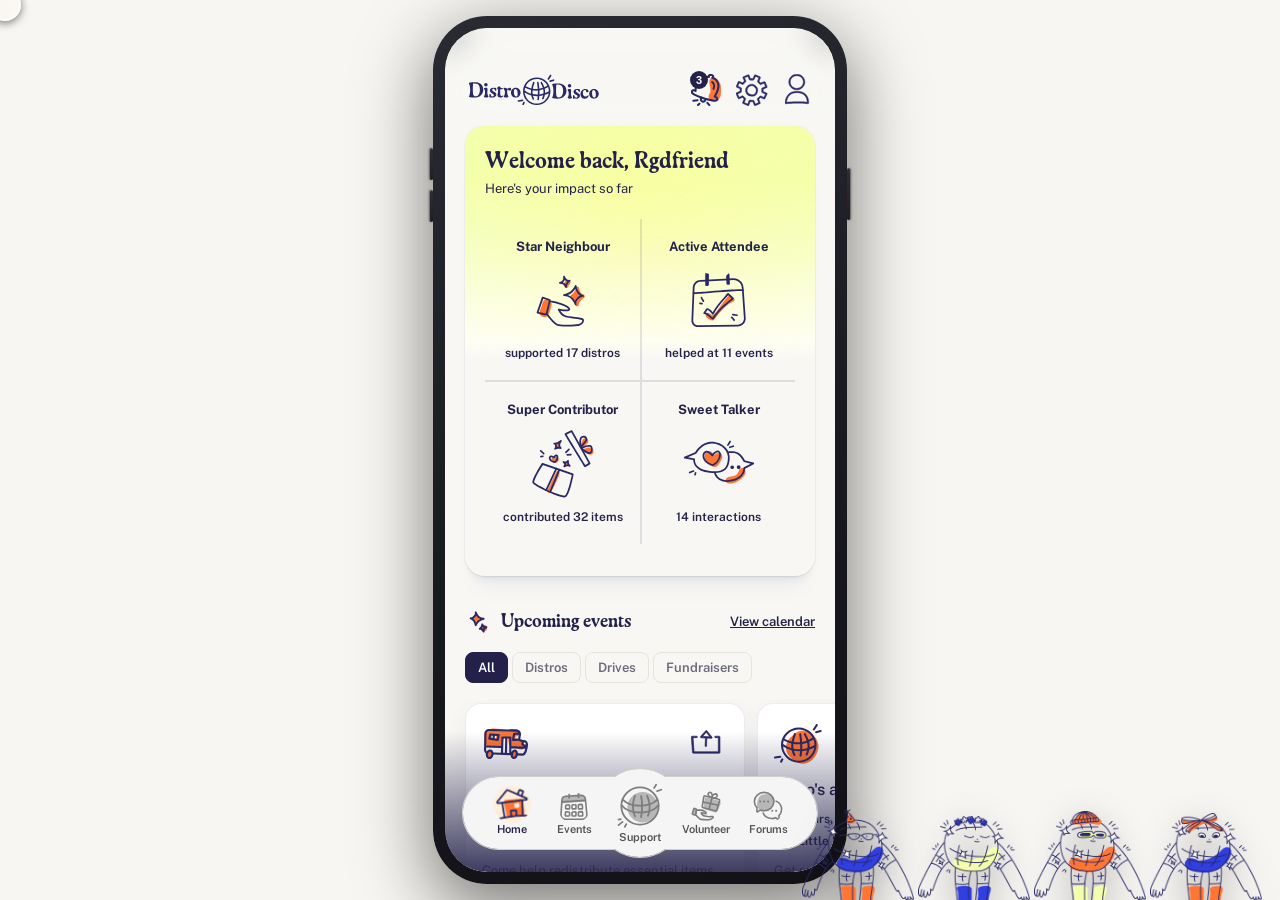
==== commit e16becbd: "v4-final" ====
--- a/index.html
+++ b/index.html
@@ -18,9 +18,14 @@
 <div class="phone-frame">
   <div class="phone-btn phone-btn-vol-up"></div>
   <div class="phone-btn phone-btn-vol-down"></div>
-  <div class="phone-btn phone-btn-power"></div>
+  <button type="button" class="phone-btn phone-btn-power" id="phone-lock-btn" aria-label="Lock screen"></button>
 
 <div class="app-container">
+
+  <!-- ── Lock screen overlay (desktop only) ── -->
+  <div class="lock-screen" id="lock-screen" aria-hidden="true">
+    <img class="lock-screen-wallpaper" src="img/lock-screen-wallpaper.png" alt="" aria-hidden="true">
+  </div>
 
   <div class="screen-content">
   <!-- ── Home Page ── -->
@@ -731,48 +736,50 @@
       </div>
     </div>
 
-    <!-- Zone 1: Amount -->
-    <div class="dm-amount-zone">
-      <div class="donate-amount-display">
-        <span class="donate-amount-currency">$</span>
-        <span class="donate-amount-value" id="donate-amount-value" contenteditable="true" role="textbox" aria-label="Contribution amount" spellcheck="false">25</span>
-      </div>
-      <div class="donate-preset-grid">
-        <button type="button" class="btn btn-secondary donate-preset-btn" data-amount="12">$12</button>
-        <button type="button" class="btn btn-secondary donate-preset-btn active" data-amount="25">$25</button>
-        <button type="button" class="btn btn-secondary donate-preset-btn" data-amount="50">$50</button>
-        <button type="button" class="btn btn-secondary donate-preset-btn" data-amount="75">$75</button>
-      </div>
-      <input id="donate-custom-input" class="donate-custom-input" type="number" min="1" step="1" inputmode="numeric" placeholder="Other amount">
-    </div>
-
-    <!-- Zone 2: Impact statement -->
-    <div class="page-gutter page-gutter-top-16">
-      <p class="dm-impact-line" id="dm-impact-line">A headlamp. Light when there's none.</p>
-    </div>
-
-    <!-- Zone 3: Frequency nudge -->
-    <div class="page-gutter">
-      <div class="dm-freq-row">
-        <div class="dm-toggle-switch" id="dm-monthly-toggle" role="switch" aria-checked="false"></div>
-        <span class="dm-freq-label">Make it monthly?</span>
-      </div>
-    </div>
-
-    <!-- Zone 4: Bus callout -->
-    <p class="dm-bus-callout">Contributions also keep our bus running — insurance, gas, and maintenance.</p>
-
-    <!-- Zone 5: CTA + payment info -->
-    <div class="dm-cta-zone">
-      <button type="button" class="btn btn-primary dm-cta-btn" id="donate-money-cta"><span class="btn__label">Contribute $25</span></button>
-      <div class="dm-payment-info">
-        <div class="dm-copy-row">
-          <span>E-transfer or PayPal:</span>
-          <strong><a href="/cdn-cgi/l/email-protection" class="__cf_email__" data-cfemail="2b4f42585f59444f425848446b4c464a424705484446">[email&#160;protected]</a></strong>
-          <button class="dm-copy-btn" id="dm-copy-email" aria-label="Copy email address">
-            <svg viewBox="0 0 24 24"><rect x="9" y="9" width="13" height="13" rx="2" ry="2"></rect><path d="M5 15H4a2 2 0 0 1-2-2V4a2 2 0 0 1 2-2h9a2 2 0 0 1 2 2v1"></path></svg>
-          </button>
-          <span class="dm-copy-confirm" id="dm-copy-confirm">Copied</span>
+    <div class="dm-money-panel">
+      <!-- Zone 1: Amount -->
+      <div class="dm-amount-zone">
+        <div class="donate-amount-display">
+          <span class="donate-amount-currency">$</span>
+          <span class="donate-amount-value" id="donate-amount-value" contenteditable="true" role="textbox" aria-label="Contribution amount" spellcheck="false">20</span>
+        </div>
+        <div class="donate-preset-grid">
+          <button type="button" class="btn btn-secondary donate-preset-btn" data-amount="10">$10</button>
+          <button type="button" class="btn btn-secondary donate-preset-btn active" data-amount="20">$20</button>
+          <button type="button" class="btn btn-secondary donate-preset-btn" data-amount="50">$50</button>
+          <button type="button" class="btn btn-secondary donate-preset-btn" data-amount="100">$100</button>
+        </div>
+        <input id="donate-custom-input" class="donate-custom-input" type="number" min="1" step="1" inputmode="numeric" placeholder="Other amount">
+      </div>
+
+      <!-- Zone 2: Impact statement -->
+      <div class="page-gutter page-gutter-top-16">
+        <p class="dm-impact-line" id="dm-impact-line">A headlamp. Light when there's none.</p>
+      </div>
+
+      <!-- Zone 3: Frequency nudge -->
+      <div class="page-gutter">
+        <div class="dm-freq-row">
+          <div class="dm-toggle-switch" id="dm-monthly-toggle" role="switch" aria-checked="false"></div>
+          <span class="dm-freq-label">Make it monthly?</span>
+        </div>
+      </div>
+
+      <!-- Zone 4: Bus callout -->
+      <p class="dm-bus-callout">Contributions also keep our bus running — insurance, gas, and maintenance.</p>
+
+      <!-- Zone 5: CTA + payment info -->
+      <div class="dm-cta-zone">
+        <button type="button" class="btn btn-primary dm-cta-btn" id="donate-money-cta"><span class="btn__label">Contribute $20</span></button>
+        <div class="dm-payment-info">
+          <div class="dm-copy-row">
+            <span>e-transfer:</span>
+            <strong><a href="mailto:distrodisco1312@gmail.com">distrodisco1312@gmail.com</a></strong>
+            <button class="dm-copy-btn" id="dm-copy-email" aria-label="Copy email address">
+              <svg viewBox="0 0 24 24"><rect x="9" y="9" width="13" height="13" rx="2" ry="2"></rect><path d="M5 15H4a2 2 0 0 1-2-2V4a2 2 0 0 1 2-2h9a2 2 0 0 1 2 2v1"></path></svg>
+            </button>
+            <span class="dm-copy-confirm" id="dm-copy-confirm">Copied</span>
+          </div>
         </div>
       </div>
     </div>
@@ -852,70 +859,6 @@
     </div>
   </div><!-- /.page.page-donate-money -->
 
-  <div class="ap-pay-scrim" id="ap-pay-scrim" aria-hidden="true"></div>
-  <div class="ap-pay-drawer" id="ap-pay-drawer" aria-hidden="true" role="dialog" aria-label="Apple Pay">
-    <div class="ap-pay-sheet">
-      <div class="ap-pay-grabber-wrap">
-        <button type="button" class="ap-pay-grabber" id="ap-pay-grabber" aria-label="Dismiss Apple Pay"></button>
-      </div>
-
-      <div class="ap-pay-state ap-pay-state-default" id="ap-pay-state-default">
-        <div class="ap-pay-merchant-row">
-          <div class="ap-pay-merchant-icon" aria-hidden="true">
-            <img src="img/icons/favicon.svg" alt="" width="44" height="44" decoding="async">
-          </div>
-          <div class="ap-pay-merchant-meta">
-            <p class="ap-pay-merchant-name" id="ap-pay-merchant-name">Distro Disco</p>
-            <p class="ap-pay-merchant-sub">Wallet Pay</p>
-          </div>
-        </div>
-
-        <div class="ap-pay-summary">
-          <div class="ap-pay-summary-row">
-            <span id="ap-pay-amount-label">Contribution amount</span>
-            <strong id="ap-pay-amount-line">$25.00 CAD</strong>
-          </div>
-          <div class="ap-pay-summary-row">
-            <span id="ap-pay-secondary-label">Processing fee</span>
-            <span id="ap-pay-secondary-line">$0.00</span>
-          </div>
-          <div class="ap-pay-summary-row ap-pay-summary-row-total">
-            <span id="ap-pay-total-label">Total</span>
-            <strong id="ap-pay-total-line">$25.00 CAD</strong>
-          </div>
-        </div>
-
-        <div class="ap-pay-card-row">
-          <div class="ap-pay-card-chip" aria-hidden="true"></div>
-          <div class="ap-pay-card-meta">
-            <p class="ap-pay-card-title" id="ap-pay-card-line">Visa ···· 4242</p>
-            <p class="ap-pay-card-sub">Wallet Pay</p>
-          </div>
-        </div>
-
-        <button type="button" class="ap-pay-btn" id="ap-pay-btn">
-          <span id="ap-pay-btn-label">Pay $25.00</span>
-        </button>
-      </div>
-
-      <div class="ap-pay-state ap-pay-state-processing" id="ap-pay-state-processing" aria-live="polite">
-        <div class="ap-pay-spinner-wrap">
-          <span class="ap-pay-spinner" aria-hidden="true"></span>
-        </div>
-        <p class="ap-pay-processing-title">Processing</p>
-        <p class="ap-pay-processing-sub">Authorizing your contribution...</p>
-      </div>
-
-      <div class="ap-pay-state ap-pay-state-success" id="ap-pay-state-success" aria-live="polite">
-        <div class="ap-pay-success-ring" id="ap-pay-success-ring" aria-hidden="true">
-          <svg viewBox="0 0 24 24"><path d="M5 12.5L10 17L19 8"></path></svg>
-        </div>
-        <p class="ap-pay-success-title" id="ap-pay-success-title">Contribution sent</p>
-        <p class="ap-pay-success-sub" id="ap-pay-success-sub">$25.00 to Distro Disco</p>
-        <button type="button" class="ap-pay-done-btn" id="ap-pay-done-btn">Done</button>
-      </div>
-    </div>
-  </div>
 
   <!-- ── Donate Items Page ── -->
   <div class="page page-donate-items">
@@ -1119,8 +1062,8 @@
                 <div class="di-bs-card-media" aria-hidden="true"></div>
                 <span class="di-bs-distance">2.3 mi away</span>
                 <div class="di-bs-loc-text">
-                  <div class="di-bs-loc-name">Private Residence</div>
-                  <div class="di-bs-loc-meta">436 12th Ave East<br>Open: 10:00 AM - 10:00 PM</div>
+                  <div class="di-bs-loc-name">Spartacus Books</div>
+                  <div class="di-bs-loc-meta">3378 Findlay St<br>Open: Daily, 11:00 AM - 7:00 PM</div>
                 </div>
                 <span class="di-bs-loc-check">✓</span>
               </div>
@@ -1152,8 +1095,27 @@
             <div class="di-bs-footer">
               <label class="di-bs-consent">
                 <button class="di-bs-consent-box" id="di-bs-consent-box" type="button" aria-label="Confirm contribution item condition"></button>
-                <span>I confirm these items are in good, usable condition by <span class="di-bs-standards">DD’s Standards</span></span>
+                <span>I confirm these items are in good, usable condition by <button type="button" class="di-bs-standards" id="di-bs-standards-toggle" aria-expanded="false" aria-controls="di-bs-standards-panel">DD’s Standards</button></span>
               </label>
+
+              <div class="di-bs-standards-panel" id="di-bs-standards-panel" role="region" aria-labelledby="di-bs-standards-toggle" aria-hidden="true">
+                <div class="di-bs-standards-inner">
+                  <h4 class="di-bs-standards-title">DD's Standards</h4>
+                  <div class="di-bs-standards-section">
+                    <h5 class="di-bs-standards-subhead">Condition</h5>
+                    <p class="di-bs-standards-p">Clean, dry, and functional. No mold, stains, tears, pests, or heavy wear. Clothing must be weather-appropriate. Hygiene, menstrual, and first-aid items must be new and unopened.</p>
+                  </div>
+                  <div class="di-bs-standards-section">
+                    <h5 class="di-bs-standards-subhead">Packaging</h5>
+                    <p class="di-bs-standards-p">Bag or box your donations. Seal and label if you can (e.g. &ldquo;Clothing &ndash; M/L&rdquo;). Keep categories separate.</p>
+                  </div>
+                  <div class="di-bs-standards-section">
+                    <h5 class="di-bs-standards-subhead">We can&rsquo;t take</h5>
+                    <p class="di-bs-standards-p">Used underwear, damaged footwear, expired food or medicine, electronics, furniture, appliances, liquid chemicals, or anything broken. Not sure? Reach out before you drop off.</p>
+                  </div>
+                  <p class="di-bs-standards-foot">Only donate what you&rsquo;d be happy to receive yourself.</p>
+                </div>
+              </div>
 
               <button type="button" class="btn btn-primary di-bs-confirm-btn" id="di-confirm-btn"><span class="btn__label">Confirm contribution</span></button>
             </div>
@@ -1164,58 +1126,6 @@
 
   </div><!-- /.page.page-donate-items -->
 
-  <div class="page page-donate-confirm page-donate-money-confirm">
-    <div class="dc-surface">
-      <section class="dc-hero">
-        <div class="dc-hero-img-wrap dc-anim" style="--dc-delay:0ms">
-          <img src="img/hearthands.gif" alt="" class="dc-hero-img">
-        </div>
-        <h2 class="dc-thank-you dc-anim" id="dcm-thank-you" style="--dc-delay:120ms">Your contribution was sent.</h2>
-        <p class="dc-subline dc-anim" id="dcm-subline" style="--dc-delay:220ms">Thank you for supporting mutual aid.</p>
-      </section>
-
-      <section class="dc-section dc-anim dcm-summary-section" style="--dc-delay:300ms">
-        <h3 class="dc-section-title dcm-summary-heading">Payment summary</h3>
-        <div class="dc-item-list">
-          <div class="item-card dc-item-card">
-            <div class="item-left">
-              <h4 id="dcm-summary-title">One-time contribution</h4>
-            </div>
-            <div class="item-right dc-item-right">
-              <span class="dc-item-fallback" id="dcm-summary-amount">$25.00</span>
-            </div>
-          </div>
-          <div class="item-card dc-item-card dcm-recipient-card">
-            <div class="item-left">
-              <h4>Recipient</h4>
-            </div>
-            <div class="item-right dc-item-right">
-              <span class="dc-item-note dcm-recipient-value">Distro Disco</span>
-            </div>
-          </div>
-        </div>
-      </section>
-
-      <section class="dc-section dc-anim dcm-impact-section" style="--dc-delay:380ms">
-        <div class="dcm-impact-card">
-          <div class="dcm-impact-icon" aria-hidden="true">
-            <img src="img/icons/icon-heart.svg" alt="">
-          </div>
-          <div class="dcm-impact-text">
-            <p class="dcm-impact-copy">100% of your contribution goes directly to Distro Disco's community mutual aid operations.</p>
-          </div>
-        </div>
-      </section>
-
-      <section class="dc-section dc-anim" style="--dc-delay:460ms">
-        <div class="dc-make-changes-wrap">
-          <button type="button" class="btn btn-primary dc-confirm-btn" id="dcm-done-btn"><span class="btn__label">Done</span></button>
-          <button type="button" class="btn btn-secondary dc-make-changes-btn" id="dcm-donate-again-btn"><span class="btn__label">I have more to contribute</span></button>
-        </div>
-      </section>
-      <p class="dc-anim dcm-footer-note" style="--dc-delay:540ms">A receipt was sent to your email.<br>Distro Disco</p>
-    </div>
-  </div><!-- /.page.page-donate-money-confirm -->
 
   <!-- ── Volunteer Confirm Page ── -->
   <div class="page page-donate-confirm page-volunteer-confirm" id="page-volunteer-confirm">
@@ -1226,12 +1136,43 @@
         </div>
         <h2 class="dc-thank-you dc-anim" style="--dc-delay:120ms">You're in. Thank you.</h2>
         <p class="dc-subline dc-anim" style="--dc-delay:220ms">Distro Disco will be in touch shortly.</p>
+        <div class="vol-timeline-section vol-timeline-section-compact dc-anim" style="--dc-delay:300ms">
+          <div class="vol-timeline-month-row">
+          </div>
+
+          <div class="vol-tl-static-line"></div>
+
+          <div class="vol-timeline-track-wrap">
+            <div class="vol-timeline-track">
+              <div class="vol-tl-node active">
+                <div class="vol-tl-dot active"></div>
+                <div class="vol-tl-label">Request sent</div>
+                <div class="vol-tl-date">Now</div>
+              </div>
+              <div class="vol-tl-node">
+                <div class="vol-tl-dot"></div>
+                <div class="vol-tl-label">Coordinator review</div>
+                <div class="vol-tl-date">Next</div>
+              </div>
+              <div class="vol-tl-node">
+                <div class="vol-tl-dot"></div>
+                <div class="vol-tl-label">Team match</div>
+                <div class="vol-tl-date">Soon</div>
+              </div>
+              <div class="vol-tl-node">
+                <div class="vol-tl-dot"></div>
+                <div class="vol-tl-label">Welcome message</div>
+                <div class="vol-tl-date">After match</div>
+              </div>
+            </div>
+          </div>
+        </div>
       </section>
 
       <section class="dc-section dc-anim" style="--dc-delay:460ms">
         <div class="dc-make-changes-wrap">
           <button type="button" class="btn btn-primary dc-confirm-btn" id="vc-done-btn"><span class="btn__label">Done</span></button>
-          <button type="button" class="btn btn-secondary dc-make-changes-btn" id="vc-secondary-btn"><span class="btn__label">Cancel my volunteer spot</span></button>
+          <button type="button" class="btn btn-secondary dc-make-changes-btn" id="vc-secondary-btn"><span class="btn__label">I changed my mind</span></button>
         </div>
       </section>
     </div>
@@ -1260,46 +1201,6 @@
     </div>
   </header>
 
-    <!-- Timeline -->
-    <div class="vol-timeline-section">
-      <div class="vol-timeline-month-row">
-        <span class="vol-timeline-month">April 2026</span>
-        <a href="#" class="vol-timeline-view-link">View events</a>
-      </div>
-
-      <div class="vol-tl-static-line"></div>
-
-      <div class="vol-timeline-track-wrap">
-        <div class="vol-timeline-track">
-          <div class="vol-tl-node">
-            <div class="vol-tl-dot"></div>
-            <div class="vol-tl-label">Monthly drive</div>
-            <div class="vol-tl-date">Sat, Apr 2</div>
-          </div>
-          <div class="vol-tl-node active">
-            <div class="vol-tl-dot active"></div>
-            <div class="vol-tl-label">Distro Prep</div>
-            <div class="vol-tl-date">Sat, Apr 7</div>
-          </div>
-          <div class="vol-tl-node">
-            <div class="vol-tl-dot"></div>
-            <div class="vol-tl-label">Distro 1</div>
-            <div class="vol-tl-date">Sat, Apr 14</div>
-          </div>
-          <div class="vol-tl-node">
-            <div class="vol-tl-dot"></div>
-            <div class="vol-tl-label">Distro 2</div>
-            <div class="vol-tl-date">Sat, Apr 21</div>
-          </div>
-          <div class="vol-tl-node">
-            <div class="vol-tl-dot"></div>
-            <div class="vol-tl-label">Distro 3</div>
-            <div class="vol-tl-date">Sat, Apr 28</div>
-          </div>
-        </div>
-      </div>
-    </div>
-
     <div class="vol-divider"></div>
 
     <!-- Open Roles -->
@@ -1307,47 +1208,19 @@
       <div class="vol-section-eyebrow"></div>
       <h2 class="vol-section-heading">Roles we need help with right now</h2>
 
-      <!-- Card 1: General Distro Volunteer (active + expanded) -->
+      <!-- Card 1: General Distro Volunteer -->
       <div class="vol-role-card active" id="vol-card-1">
         <div class="vol-role-card-header">
           <div class="vol-role-icon-ph">
             <img src="img/icons/icon-hand-outline.svg" alt="Helping hands icon">
           </div>
-          <span class="vol-role-card-title">General Distro Volunteer</span>
+          <div class="vol-role-card-copy">
+            <span class="vol-role-card-title">General Distro Volunteer</span>
+            <span class="vol-role-card-desc">On-site distro support from setup to wrap-up.</span>
+            <span class="vol-role-card-time">Most Saturdays, around 3 hours</span>
+          </div>
           <div class="vol-role-check">
             <svg viewBox="0 0 24 24"><polyline points="20 6 9 17 4 12"/></svg>
-          </div>
-        </div>
-        <div class="vol-role-card-body">
-          <div class="vol-role-tasks">
-            <div class="vol-role-task">
-              <div class="vol-task-star">
-                <svg viewBox="0 0 18 18" fill="none"><path d="M9 2l1.8 4.1L15 7.2l-3 2.9.7 4.1L9 12.1l-3.7 2.1.7-4.1-3-2.9 4.2-.1z" fill="var(--orange)"/></svg>
-              </div>
-              <span>Set up tables, organize inventory, and help neighbours find what they need</span>
-            </div>
-            <div class="vol-role-task">
-              <div class="vol-task-star">
-                <svg viewBox="0 0 18 18" fill="none"><path d="M9 2l1.8 4.1L15 7.2l-3 2.9.7 4.1L9 12.1l-3.7 2.1.7-4.1-3-2.9 4.2-.1z" fill="var(--orange)"/></svg>
-              </div>
-              <span>Go in and out of the bus to restock items throughout the distro</span>
-            </div>
-            <div class="vol-role-task">
-              <div class="vol-task-star">
-                <svg viewBox="0 0 18 18" fill="none"><path d="M9 2l1.8 4.1L15 7.2l-3 2.9.7 4.1L9 12.1l-3.7 2.1.7-4.1-3-2.9 4.2-.1z" fill="var(--orange)"/></svg>
-              </div>
-              <span>Stay for take-down and do a quick inventory count at the end</span>
-            </div>
-            <div class="vol-role-task">
-              <div class="vol-task-star">
-                <svg viewBox="0 0 18 18" fill="none"><path d="M9 2l1.8 4.1L15 7.2l-3 2.9.7 4.1L9 12.1l-3.7 2.1.7-4.1-3-2.9 4.2-.1z" fill="var(--orange)"/></svg>
-              </div>
-              <span>Available most Saturdays at Grandview Park, Oppenheimer Park, or near Trillium Park — shifts run about 3 hours</span>
-            </div>
-          </div>
-          <div class="vol-commit-toggle" id="vol-toggle-1">
-            <button type="button" class="vol-toggle-opt active">One time</button>
-            <button type="button" class="vol-toggle-opt">Repeating</button>
           </div>
         </div>
       </div>
@@ -1358,35 +1231,13 @@
           <div class="vol-role-icon-ph">
             <img src="img/icons/icon-box-outline.svg" alt="Car icon">
           </div>
-          <span class="vol-role-card-title">Supply Runner</span>
+          <div class="vol-role-card-copy">
+            <span class="vol-role-card-title">Supply Runner</span>
+            <span class="vol-role-card-desc">Pickup and transport supplies across partner locations.</span>
+            <span class="vol-role-card-time">At least 2 times per month</span>
+          </div>
           <div class="vol-role-check">
             <svg viewBox="0 0 24 24"><polyline points="20 6 9 17 4 12"/></svg>
-          </div>
-        </div>
-        <div class="vol-role-card-body">
-          <div class="vol-role-tasks">
-            <div class="vol-role-task">
-              <div class="vol-task-star">
-                <svg viewBox="0 0 18 18" fill="none"><path d="M9 2l1.8 4.1L15 7.2l-3 2.9.7 4.1L9 12.1l-3.7 2.1.7-4.1-3-2.9 4.2-.1z" fill="var(--orange)"/></svg>
-              </div>
-              <span>Do regular supply runs to stores around Vancouver (reimbursement provided)</span>
-            </div>
-            <div class="vol-role-task">
-              <div class="vol-task-star">
-                <svg viewBox="0 0 18 18" fill="none"><path d="M9 2l1.8 4.1L15 7.2l-3 2.9.7 4.1L9 12.1l-3.7 2.1.7-4.1-3-2.9 4.2-.1z" fill="var(--orange)"/></svg>
-              </div>
-              <span>Pick up contributed items from our drop-off spots — Cross &amp; Crows, Wildfires Bookshop, and the private residence on 12th Ave East</span>
-            </div>
-            <div class="vol-role-task">
-              <div class="vol-task-star">
-                <svg viewBox="0 0 18 18" fill="none"><path d="M9 2l1.8 4.1L15 7.2l-3 2.9.7 4.1L9 12.1l-3.7 2.1.7-4.1-3-2.9 4.2-.1z" fill="var(--orange)"/></svg>
-              </div>
-              <span>Requires regular access to a vehicle and availability at least 2x per month</span>
-            </div>
-          </div>
-          <div class="vol-commit-toggle" id="vol-toggle-2">
-            <button type="button" class="vol-toggle-opt active">One time</button>
-            <button type="button" class="vol-toggle-opt">Repeating</button>
           </div>
         </div>
       </div>
@@ -1397,35 +1248,13 @@
           <div class="vol-role-icon-ph">
             <img src="img/icons/icon-wallet-outline.svg" alt="Wallet icon">
           </div>
-          <span class="vol-role-card-title">Fundraising Team</span>
+          <div class="vol-role-card-copy">
+            <span class="vol-role-card-title">Fundraising Team</span>
+            <span class="vol-role-card-desc">Plan and run fundraising campaigns with the team.</span>
+            <span class="vol-role-card-time">Usually 1 to 3 hours per week</span>
+          </div>
           <div class="vol-role-check">
             <svg viewBox="0 0 24 24"><polyline points="20 6 9 17 4 12"/></svg>
-          </div>
-        </div>
-        <div class="vol-role-card-body">
-          <div class="vol-role-tasks">
-            <div class="vol-role-task">
-              <div class="vol-task-star">
-                <svg viewBox="0 0 18 18" fill="none"><path d="M9 2l1.8 4.1L15 7.2l-3 2.9.7 4.1L9 12.1l-3.7 2.1.7-4.1-3-2.9 4.2-.1z" fill="var(--orange)"/></svg>
-              </div>
-              <span>Brainstorm and execute fundraising ideas — past initiatives include talent shows, merch sales, online raffles, and social media callouts</span>
-            </div>
-            <div class="vol-role-task">
-              <div class="vol-task-star">
-                <svg viewBox="0 0 18 18" fill="none"><path d="M9 2l1.8 4.1L15 7.2l-3 2.9.7 4.1L9 12.1l-3.7 2.1.7-4.1-3-2.9 4.2-.1z" fill="var(--orange)"/></svg>
-              </div>
-              <span>Work mostly remotely through Discord and occasional online meetings</span>
-            </div>
-            <div class="vol-role-task">
-              <div class="vol-task-star">
-                <svg viewBox="0 0 18 18" fill="none"><path d="M9 2l1.8 4.1L15 7.2l-3 2.9.7 4.1L9 12.1l-3.7 2.1.7-4.1-3-2.9 4.2-.1z" fill="var(--orange)"/></svg>
-              </div>
-              <span>Ramp up hours when an event or initiative is approaching — otherwise 1–3 hours per week</span>
-            </div>
-          </div>
-          <div class="vol-commit-toggle" id="vol-toggle-3">
-            <button type="button" class="vol-toggle-opt active">One time</button>
-            <button type="button" class="vol-toggle-opt">Repeating</button>
           </div>
         </div>
       </div>
@@ -1436,35 +1265,13 @@
           <div class="vol-role-icon-ph">
             <img src="img/icons/icon-food-outline.svg" alt="Food box icon">
           </div>
-          <span class="vol-role-card-title">Food Partner</span>
+          <div class="vol-role-card-copy">
+            <span class="vol-role-card-title">Food Partner</span>
+            <span class="vol-role-card-desc">Prepare and serve food during distro days.</span>
+            <span class="vol-role-card-time">About one distro each month</span>
+          </div>
           <div class="vol-role-check">
             <svg viewBox="0 0 24 24"><polyline points="20 6 9 17 4 12"/></svg>
-          </div>
-        </div>
-        <div class="vol-role-card-body">
-          <div class="vol-role-tasks">
-            <div class="vol-role-task">
-              <div class="vol-task-star">
-                <svg viewBox="0 0 18 18" fill="none"><path d="M9 2l1.8 4.1L15 7.2l-3 2.9.7 4.1L9 12.1l-3.7 2.1.7-4.1-3-2.9 4.2-.1z" fill="var(--orange)"/></svg>
-              </div>
-              <span>Prep and serve food at one distro per month — either Trillium Park (2nd Saturday) or Oppenheimer Park (4th Saturday)</span>
-            </div>
-            <div class="vol-role-task">
-              <div class="vol-task-star">
-                <svg viewBox="0 0 18 18" fill="none"><path d="M9 2l1.8 4.1L15 7.2l-3 2.9.7 4.1L9 12.1l-3.7 2.1.7-4.1-3-2.9 4.2-.1z" fill="var(--orange)"/></svg>
-              </div>
-              <span>Food can be self-funded or you can run a callout for dedicated food funds — current partners spend around $100/month</span>
-            </div>
-            <div class="vol-role-task">
-              <div class="vol-task-star">
-                <svg viewBox="0 0 18 18" fill="none"><path d="M9 2l1.8 4.1L15 7.2l-3 2.9.7 4.1L9 12.1l-3.7 2.1.7-4.1-3-2.9 4.2-.1z" fill="var(--orange)"/></svg>
-              </div>
-              <span>Examples: soup, pizza, sandwiches, fruit — whatever you can make work</span>
-            </div>
-          </div>
-          <div class="vol-commit-toggle" id="vol-toggle-5">
-            <button type="button" class="vol-toggle-opt active">One time</button>
-            <button type="button" class="vol-toggle-opt">Repeating</button>
           </div>
         </div>
       </div>
@@ -1475,41 +1282,13 @@
           <div class="vol-role-icon-ph">
             <img src="img/icons/icon-chat-outline.svg" alt="Clock icon">
           </div>
-          <span class="vol-role-card-title">Volunteer Coordinator</span>
+          <div class="vol-role-card-copy">
+            <span class="vol-role-card-title">Volunteer Coordinator</span>
+            <span class="vol-role-card-desc">Coordinate scheduling, onboarding, and volunteer comms.</span>
+            <span class="vol-role-card-time">Usually 1 to 3 hours per week</span>
+          </div>
           <div class="vol-role-check">
             <svg viewBox="0 0 24 24"><polyline points="20 6 9 17 4 12"/></svg>
-          </div>
-        </div>
-        <div class="vol-role-card-body">
-          <div class="vol-role-tasks">
-            <div class="vol-role-task">
-              <div class="vol-task-star">
-                <svg viewBox="0 0 18 18" fill="none"><path d="M9 2l1.8 4.1L15 7.2l-3 2.9.7 4.1L9 12.1l-3.7 2.1.7-4.1-3-2.9 4.2-.1z" fill="var(--orange)"/></svg>
-              </div>
-              <span>Check the volunteer schedule regularly and send callouts via email or Discord to fill open shifts</span>
-            </div>
-            <div class="vol-role-task">
-              <div class="vol-task-star">
-                <svg viewBox="0 0 18 18" fill="none"><path d="M9 2l1.8 4.1L15 7.2l-3 2.9.7 4.1L9 12.1l-3.7 2.1.7-4.1-3-2.9 4.2-.1z" fill="var(--orange)"/></svg>
-              </div>
-              <span>Plan quarterly volunteer meetings and coordinate new volunteer onboarding as needed</span>
-            </div>
-            <div class="vol-role-task">
-              <div class="vol-task-star">
-                <svg viewBox="0 0 18 18" fill="none"><path d="M9 2l1.8 4.1L15 7.2l-3 2.9.7 4.1L9 12.1l-3.7 2.1.7-4.1-3-2.9 4.2-.1z" fill="var(--orange)"/></svg>
-              </div>
-              <span>Work is mostly remote and async — 1 to 3 hours per week, more when organizing events</span>
-            </div>
-            <div class="vol-role-task">
-              <div class="vol-task-star">
-                <svg viewBox="0 0 18 18" fill="none"><path d="M9 2l1.8 4.1L15 7.2l-3 2.9.7 4.1L9 12.1l-3.7 2.1.7-4.1-3-2.9 4.2-.1z" fill="var(--orange)"/></svg>
-              </div>
-              <span>Only apply if you can commit consistently — the team depends on this role staying active</span>
-            </div>
-          </div>
-          <div class="vol-commit-toggle" id="vol-toggle-6">
-            <button type="button" class="vol-toggle-opt active">One time</button>
-            <button type="button" class="vol-toggle-opt">Repeating</button>
           </div>
         </div>
       </div>
@@ -1520,7 +1299,11 @@
           <div class="vol-role-icon-ph">
             <img src="img/icons/icon-bus-outline.svg" alt="Bus icon">
           </div>
-          <span class="vol-role-card-title">Bus Driver</span>
+          <div class="vol-role-card-copy">
+            <span class="vol-role-card-title">Bus Driver</span>
+            <span class="vol-role-card-desc">Currently filled. Check back for openings.</span>
+            <span class="vol-role-card-time">High-consistency route role</span>
+          </div>
           <div class="vol-role-check">
             <svg viewBox="0 0 24 24"><polyline points="20 6 9 17 4 12"/></svg>
           </div>
@@ -1609,8 +1392,20 @@
     <!-- Footer consent + CTA -->
     <div class="vol-footer-section">
       <div class="vol-consent-row">
-        <div class="vol-consent-check" id="vol-consent-check"></div>
-        <span class="vol-consent-text">I understand this helps real people access essential goods, and I am committed to showing up.</span>
+        <label class="di-bs-consent vol-consent-label">
+          <button class="vol-consent-check di-bs-consent-box" id="vol-consent-check" type="button" aria-label="Confirm volunteer oath"></button>
+          <span class="vol-consent-text">I agree to Distro Disco's <button type="button" class="di-bs-standards" id="vol-oath-toggle" aria-expanded="false" aria-controls="vol-oath-panel">Volunteer Oath</button>.</span>
+        </label>
+        <div class="di-bs-standards-panel vol-oath-panel" id="vol-oath-panel" role="region" aria-labelledby="vol-oath-toggle" aria-hidden="true">
+          <div class="di-bs-standards-inner">
+            <h4 class="di-bs-standards-title">Volunteer Oath</h4>
+            <p class="di-bs-standards-p vol-oath-item">&#9744; I understand that volunteering with Distro Disco may involve physical activity including lifting, carrying, and standing for extended periods.</p>
+            <p class="di-bs-standards-p vol-oath-item">&#9744; I understand that my commitment requires responding to callouts in a timely manner and showing up to events I have confirmed.</p>
+            <p class="di-bs-standards-p vol-oath-item">&#9744; I understand that DD will contact me via <span id="vol-oath-channel">phone</span> for scheduling, updates, and event information.</p>
+            <p class="di-bs-standards-p vol-oath-item">&#9744; I understand that donations I handle must be treated with care and distributed with respect for the people receiving them.</p>
+            <p class="di-bs-standards-p vol-oath-item">&#9744; I understand that I represent Distro Disco's values in the community and will conduct myself accordingly.</p>
+          </div>
+        </div>
       </div>
       <button type="button" class="btn btn-primary vol-cta-btn" id="vol-cta-btn"><span class="btn__label">Volunteer with us</span></button>
     </div>
@@ -1881,6 +1676,11 @@
       </div>
       <span class="btn btn-secondary prof-edit"><span class="btn__label">Edit profile</span></span>
     </div>
+    <div class="avatar-sheet" id="avatar-sheet" role="group" aria-label="Choose avatar">
+      <div class="avatar-sheet-label">Choose your avatar</div>
+      <div class="avatar-sheet-scroll" id="avatar-sheet-scroll"></div>
+      <button type="button" class="btn btn-primary avatar-sheet-save" id="avatar-sheet-save" disabled><span class="btn__label">Save avatar</span></button>
+    </div>
 
     <!-- impact bar -->
     <div class="prof-impact-card">
@@ -2064,6 +1864,7 @@
       <div class="bpost" data-post-id="post-2" data-reply-count="7" data-cat="questions" style="transform:rotate(0.4deg);">
         <div class="bpost-tack"></div>
         <div class="bpost-byline">
+          <div class="bpost-avatar" aria-hidden="true"><img class="forum-avatar-img" src="img/avatars/avatar-flowers.png" alt="" width="32" height="32" decoding="async"></div>
           <span class="bpost-author">GracelleM</span>
           <div class="bpost-sep"></div>
           <span class="bpost-time">2 days ago</span>
@@ -2093,6 +1894,7 @@
       <div class="bpost bpost-own" data-post-id="post-1" data-reply-count="2" data-cat="general" style="transform:rotate(-0.5deg);">
         <div class="bpost-tack"></div>
         <div class="bpost-byline">
+          <div class="bpost-avatar" aria-hidden="true"><img class="forum-avatar-img" src="img/avatars/avatar-cool-disco.png" alt="" width="32" height="32" decoding="async"></div>
           <span class="bpost-author bpost-author-own">Rgdfriend</span>
           <div class="bpost-sep"></div>
           <span class="bpost-time">1 day ago</span>
@@ -2122,6 +1924,7 @@
       <div class="bpost" data-post-id="post-3" data-reply-count="6" data-cat="general" style="transform:rotate(-0.3deg);">
         <div class="bpost-tack"></div>
         <div class="bpost-byline">
+          <div class="bpost-avatar" aria-hidden="true"><img class="forum-avatar-img" src="img/avatars/avatar-toque.png" alt="" width="32" height="32" decoding="async"></div>
           <span class="bpost-author">CaitlinV</span>
           <div class="bpost-sep"></div>
           <span class="bpost-time">3 days ago</span>
@@ -2151,6 +1954,7 @@
       <div class="bpost" data-post-id="post-4" data-reply-count="8" data-cat="questions" style="transform:rotate(0.6deg);">
         <div class="bpost-tack"></div>
         <div class="bpost-byline">
+          <div class="bpost-avatar" aria-hidden="true"><img class="forum-avatar-img" src="img/avatars/avatar-cowboy.png" alt="" width="32" height="32" decoding="async"></div>
           <span class="bpost-author">DogaCM</span>
           <div class="bpost-sep"></div>
           <span class="bpost-time">5 days ago</span>
@@ -2180,6 +1984,7 @@
       <div class="bpost" data-post-id="post-5" data-reply-count="4" data-cat="general" style="transform:rotate(-0.4deg);">
         <div class="bpost-tack"></div>
         <div class="bpost-byline">
+          <div class="bpost-avatar" aria-hidden="true"><img class="forum-avatar-img" src="img/avatars/avatar-ribbon.png" alt="" width="32" height="32" decoding="async"></div>
           <span class="bpost-author">JiWoo_DD</span>
           <div class="bpost-sep"></div>
           <span class="bpost-time">1 week ago</span>
@@ -2237,7 +2042,7 @@
 
     <div class="compose-inner">
       <div class="compose-author-row">
-        <div class="compose-av">P</div>
+        <div class="compose-av" aria-hidden="true"><img class="forum-avatar-img" src="img/avatars/avatar-cool-disco.png" alt="" width="36" height="36" decoding="async"></div>
         <div>
           <div class="compose-author-name">Rgdfriend</div>
           <div class="compose-author-dest">Posting to the community board</div>
@@ -2363,17 +2168,20 @@
 
       <div class="nav-item">
         <span class="icon-wrap">
-          <svg class="icon-calendar nav-icon" width="38" height="38" viewBox="0 0 47 48" fill="none" xmlns="http://www.w3.org/2000/svg" aria-hidden="true">
+          <svg class="icon-calendar nav-icon" width="38" height="38" viewBox="0 0 32 32" fill="none" xmlns="http://www.w3.org/2000/svg" aria-hidden="true">
             <g class="cal-header">
-              <path d="M36.1947 15.1265C35.9146 14.243 35.3784 13.3911 34.5515 12.9445C33.6459 12.4565 32.8023 12.4213 31.7966 12.577C31.3974 12.6379 30.9983 12.6951 30.5991 12.7523C24.1837 13.5907 17.7004 13.7757 11.2493 13.3011C9.37973 13.1636 7.59239 15.079 7.67461 16.9518C7.76636 19.0474 9.24747 20.4553 11.2493 20.6026C18.7573 21.1563 26.2582 20.7644 33.6971 19.6181C34.5229 19.4903 35.4321 18.6409 35.8336 17.94C36.2816 17.1575 36.4723 16.0039 36.1935 15.1265H36.1947Z" fill="#FF7534"/>
+              <path d="M8.2609 6.89693L23.4709 6.12068C23.854 6.11193 25.5978 6.90505 25.7284 7.26568L26.7715 9.6413C26.9746 10.2026 27.5728 11.8076 26.9765 11.8426L4.41965 13.5301C3.7534 13.5688 4.32715 11.2744 4.5959 10.6638L5.41777 8.16005C5.55715 7.84318 7.91465 6.90443 8.2609 6.8963V6.89693Z" fill="#FF7534"/>
             </g>
-            <path d="M39.5294 34.7647L38.3247 17.0817C38.3044 13.5977 35.5221 10.7696 32.1059 10.7696C32.0869 10.7696 32.0678 10.7696 32.0487 10.7708L30.3365 10.8669L30.2542 9.07318C30.234 8.63388 29.9516 8.25177 29.5429 8.11304C29.1342 7.97309 28.6838 8.10452 28.4097 8.44404L27.497 9.56969C27.3301 9.77534 27.2455 10.037 27.2587 10.3035L27.2956 11.0373L18.5257 11.5314C18.5293 10.7051 18.5328 9.85931 18.5376 9.17176C18.5412 8.69838 18.2385 8.27976 17.7941 8.14468L16.6871 7.80638C16.3713 7.71024 16.0294 7.77109 15.7648 7.97188C15.5003 8.17267 15.3442 8.48907 15.3442 8.82615V11.7115L13.2328 11.8307C10.4767 11.8478 8.23893 14.1356 8.22701 16.9515L7.4668 35.9865C7.4668 36.0011 7.4668 36.0157 7.4668 36.0303C7.4668 38.3522 9.31729 40.242 11.6027 40.242L34.4998 39.9841C37.2737 39.9804 39.5306 37.6743 39.5306 34.8401C39.5306 34.8158 39.5306 34.7903 39.5282 34.7659L39.5294 34.7647ZM10.3146 16.9722C10.3146 15.3099 11.6385 13.9579 13.2661 13.9579C13.2852 13.9579 13.3043 13.9579 13.3233 13.9567L15.3466 13.8423V15.2624C15.3466 15.7845 15.7184 16.2299 16.2224 16.3138C16.4297 16.3479 16.6192 16.3625 16.7896 16.3625C17.5033 16.3625 17.9073 16.1033 18.1003 15.9244C18.403 15.6445 18.5614 15.2417 18.5352 14.8195C18.5281 14.6941 18.5233 14.2597 18.5221 13.6646L27.404 13.1645L27.4767 14.5992C27.5053 15.1651 27.9629 15.6092 28.5181 15.6092H29.4619C29.7466 15.6092 30.0195 15.49 30.2161 15.2795C30.4127 15.0689 30.5164 14.7854 30.5033 14.4945L30.4342 12.9941L32.1333 12.8979C34.3997 12.9126 36.2395 14.8012 36.2395 17.1194C36.2395 17.1438 36.2395 17.1693 36.2418 17.1937V17.1961C33.2415 17.1328 26.5818 17.6366 18.4161 18.2889C15.1631 18.5481 11.8243 18.8146 10.2396 18.8913L10.3146 17.016C10.3146 17.0014 10.3146 16.9868 10.3146 16.9722ZM34.4962 37.852C34.4962 37.852 34.4891 37.852 34.4843 37.852L11.5932 38.11C10.4755 38.11 9.56514 37.1864 9.55441 36.0473L10.1538 21.0294C10.6232 21.0099 11.2309 20.9697 12.0329 20.915C13.7237 20.7994 16.0818 20.6108 18.5793 20.4124C24.6265 19.9293 33.4429 19.2259 36.3884 19.322L37.4477 34.873C37.4298 36.5195 36.1132 37.8532 34.4962 37.8532V37.852Z" fill="#292966"/>
-            <path d="M17.4101 21.7656L12.4246 22.1855C11.8836 22.2305 11.4678 22.6929 11.4678 23.2466V26.817C11.4678 27.4048 11.9349 27.8818 12.5104 27.8818H17.4959C18.0714 27.8818 18.5385 27.4048 18.5385 26.817V22.8268C18.5385 22.5286 18.417 22.2451 18.2025 22.0431C17.988 21.8411 17.7008 21.7401 17.4101 21.7656ZM16.4521 25.7522H13.5518V24.2274L16.4521 23.9828V25.7522Z" fill="#292966"/>
-            <path d="M20.9152 27.882H25.2799C25.8352 27.882 26.2928 27.4378 26.3214 26.8719L26.5609 22.1284C26.5763 21.8217 26.4608 21.5224 26.2451 21.3094C26.0294 21.0952 25.7327 20.9869 25.4336 21.0125L20.8306 21.4031C20.2897 21.4493 19.875 21.9106 19.875 22.4643V26.8172C19.875 27.4049 20.3421 27.882 20.9176 27.882H20.9152ZM21.9579 23.4439L24.416 23.2346L24.2897 25.7511H21.959V23.4439H21.9579Z" fill="#292966"/>
-            <path d="M28.8807 27.8819H34.7754C35.0661 27.8819 35.3426 27.7578 35.5404 27.54C35.7382 27.3222 35.8371 27.0301 35.8144 26.7344L35.3878 21.0916C35.3664 20.808 35.2341 20.5452 35.022 20.3614C34.8099 20.1777 34.5335 20.0876 34.2559 20.1132L28.7878 20.6097C28.2504 20.6583 27.8369 21.1183 27.8369 21.6708V26.8171C27.8369 27.4049 28.304 27.8819 28.8795 27.8819H28.8807ZM29.9233 22.6443L33.3908 22.3292L33.6494 25.7511H29.9233V22.6443Z" fill="#292966"/>
-            <path d="M34.7747 29.0645H28.2998C28.0055 29.0645 27.7243 29.191 27.5277 29.4149C27.3299 29.6376 27.2333 29.9358 27.2631 30.2351L27.7958 35.7319C27.8232 36.0143 27.959 36.2735 28.1735 36.4523C28.3606 36.6081 28.5941 36.6921 28.8324 36.6921C28.8682 36.6921 28.9039 36.6896 28.9397 36.686L34.8832 36.0593C35.4146 36.0033 35.8185 35.5457 35.8185 35.0006V30.1305C35.8185 29.5427 35.3515 29.0657 34.7759 29.0657L34.7747 29.0645ZM33.7321 34.0392L29.7666 34.4566L29.4508 31.1941H33.7333V34.0392H33.7321Z" fill="#292966"/>
-            <path d="M26.1123 30.0416C26.0659 29.4624 25.5738 29.0279 25.0042 29.0669L20.1092 29.3967C19.5611 29.4332 19.1357 29.898 19.1357 30.459V35.6261C19.1357 36.2138 19.6028 36.6909 20.1784 36.6909H25.5189C25.8109 36.6909 26.0885 36.5667 26.2863 36.3477C26.4841 36.1286 26.5818 35.8354 26.558 35.5384L26.1135 30.0416H26.1123ZM21.221 34.5613V31.4557L24.1189 31.261L24.3858 34.5613H21.2198H21.221Z" fill="#292966"/>
-            <path d="M16.9422 29.0645H12.6514C12.1057 29.0645 11.6517 29.494 11.6112 30.0502L11.2489 35.02C11.2275 35.3157 11.3276 35.6066 11.5242 35.8232C11.722 36.0398 11.9984 36.1639 12.288 36.1639H16.941C17.5166 36.1639 17.9837 35.6869 17.9837 35.0991V30.1293C17.9837 29.5415 17.5166 29.0645 16.941 29.0645H16.9422ZM15.8996 34.0343H13.4128L13.6202 31.1941H15.9008V34.0343H15.8996Z" fill="#292966"/>
+            <path d="M24.2177 28.4191H7.66585C5.41022 28.4191 3.62272 26.4554 3.76585 24.1335L4.59522 10.6635C4.72022 8.63414 6.2921 7.01852 8.26022 6.89664L22.6458 6.00352C24.7465 5.87289 26.5696 7.48102 26.7708 9.64102L28.1077 24.0041C28.3277 26.371 26.5233 28.4191 24.2177 28.4191Z" stroke="#292966" stroke-width="1.5" stroke-miterlimit="10"/>
+            <path d="M26.9045 10.6724L4.54883 12.1599" stroke="#292966" stroke-width="1.5" stroke-miterlimit="10"/>
+            <path d="M11.1438 18.7482H8.8238C8.41442 18.7482 8.08442 18.412 8.09192 18.0026L8.25942 15.7251C8.26692 15.3314 8.5838 15.0145 8.97755 15.007L11.13 14.9645C11.5394 14.957 11.8757 15.287 11.8757 15.6964V18.0164C11.8757 18.4207 11.5482 18.7482 11.1438 18.7482Z" stroke="#292966" stroke-width="1.5" stroke-miterlimit="10" stroke-linecap="round"/>
+            <path d="M11.1295 25.3474H8.48383C8.05321 25.3474 7.71571 24.9774 7.75508 24.5492L7.96696 22.2286C8.00196 21.8461 8.32633 21.5561 8.71008 21.5636L11.1013 21.6061C11.4945 21.6136 11.812 21.9311 11.8188 22.3242L11.8613 24.6024C11.8688 25.0117 11.5388 25.348 11.1295 25.348V25.3474Z" stroke="#292966" stroke-width="1.5" stroke-miterlimit="10" stroke-linecap="round"/>
+            <path d="M17.1213 18.748H14.8569C14.4525 18.748 14.125 18.4206 14.125 18.0162V15.5862C14.125 15.1924 14.4362 14.8693 14.83 14.8549L17.0944 14.7705C17.5087 14.7549 17.8538 15.0868 17.8538 15.5018V18.0155C17.8538 18.4199 17.5262 18.7474 17.1219 18.7474L17.1213 18.748Z" stroke="#292966" stroke-width="1.5" stroke-miterlimit="10" stroke-linecap="round"/>
+            <path d="M17.1213 25.3474H14.8569C14.4525 25.3474 14.125 25.0199 14.125 24.6155V22.3374C14.125 21.9386 14.4444 21.613 14.8431 21.6055L17.1075 21.5636C17.5169 21.5561 17.8531 21.8861 17.8531 22.2955V24.6155C17.8531 25.0199 17.5256 25.3474 17.1213 25.3474Z" stroke="#292966" stroke-width="1.5" stroke-miterlimit="10" stroke-linecap="round"/>
+            <path d="M23.3166 18.7482H20.8354C20.431 18.7482 20.1035 18.4207 20.1035 18.0163V15.4657C20.1035 15.0932 20.3829 14.7807 20.7529 14.7382L23.0104 14.4813C23.4216 14.4345 23.7898 14.7376 23.8229 15.1507L24.0466 17.9582C24.0804 18.3838 23.7441 18.7482 23.3173 18.7482H23.3166Z" stroke="#292966" stroke-width="1.5" stroke-miterlimit="10" stroke-linecap="round"/>
+            <path d="M23.5204 25.3473H20.8354C20.431 25.3473 20.1035 25.0198 20.1035 24.6154V22.2311C20.1035 21.8473 20.4004 21.5286 20.7829 21.5011L23.2498 21.3242C23.6491 21.2954 23.9973 21.5929 24.0316 21.9923L24.2498 24.5536C24.286 24.9804 23.9491 25.3473 23.5204 25.3473Z" stroke="#292966" stroke-width="1.5" stroke-miterlimit="10" stroke-linecap="round"/>
+            <path d="M20.4443 4.63477L20.2979 7.60547H20.2207L20.0732 4.63477H20.4443Z" fill="#292966" stroke="#292966" stroke-width="1.5"/>
+            <path d="M11.4658 8.02979L11.2314 8.04053L11.502 5.23193H11.5459L11.4658 8.02979Z" fill="#292966" stroke="#292966" stroke-width="1.5"/>
           </svg>
         </span>
         <span>Events</span>
@@ -2407,16 +2215,21 @@
 
       <div class="nav-item">
         <span class="icon-wrap">
-          <svg class="icon-items nav-icon" width="38" height="38" viewBox="0 0 47 48" fill="none" xmlns="http://www.w3.org/2000/svg" aria-hidden="true">
+          <svg class="icon-items nav-icon" width="38" height="38" viewBox="0 0 32 32" fill="none" xmlns="http://www.w3.org/2000/svg" aria-hidden="true">
             <g class="items-bag-main">
-              <path d="M44.0503 14.9512C43.1197 14.1201 42.0211 13.9533 40.789 13.8207C38.6013 13.5846 36.4124 13.3631 34.2235 13.1344C32.7543 12.981 31.2804 12.919 29.9506 13.6418C29.7266 13.7635 29.518 13.8986 29.3214 14.0446C28.6959 13.0224 27.4614 12.2764 26.1709 12.3288C24.1751 12.4103 22.6701 13.7526 22.5962 15.5706C22.514 17.5931 22.5617 19.6169 22.7523 21.6333C22.7988 22.1286 22.8536 22.6226 22.9168 23.1167C23.005 23.8043 23.0335 24.5429 23.2361 25.2074C23.5352 26.187 24.2644 26.9768 25.2082 27.5025C25.8564 27.8639 26.6035 27.9698 27.3303 28.1048C29.7194 28.5478 32.1252 28.8898 34.5429 29.1818C37.2703 29.5116 41.0214 30.3598 42.6824 27.6753C43.2925 26.6908 43.4498 25.5286 43.7107 24.4407C43.955 23.4209 44.1993 22.4 44.4435 21.3802C44.6997 20.3117 45.0095 19.2408 45.1704 18.1578C45.3432 16.9944 44.9952 15.797 44.0515 14.9524L44.0503 14.9512Z" fill="#FF7534"/>
+              <path d="M14.5911 9.84992L13.8149 16.7774C13.6867 17.9205 14.338 18.993 15.3411 19.2912L24.5367 22.0237C25.5174 22.3149 26.5442 21.7793 26.9667 20.7555L29.683 14.1768C30.2255 12.8637 29.5586 11.3268 28.2949 10.9768L17.1592 7.89554C15.948 7.56054 14.7449 8.47554 14.5911 9.84992Z" fill="#FF7534"/>
             </g>
             <g class="items-bag-secondary">
-              <path d="M10.7844 23.4758C8.98986 23.0584 6.80215 24.0283 6.38748 26.0253C5.94422 28.1622 5.36393 30.2626 4.65138 32.3216C4.027 34.1238 5.35797 36.3958 7.1477 36.812C9.14953 37.2781 10.8761 36.1926 11.5446 34.2626C12.2583 32.2035 12.8374 30.1031 13.2807 27.9662C13.6679 26.1031 12.7433 23.931 10.7844 23.4758Z" fill="#FF7534"/>
-              <path d="M31.2073 37.0356C28.4715 36.7107 25.0672 36.3067 23.8387 35.6057C22.7734 34.9973 21.962 34.126 21.3889 33.3423C21.825 33.4055 22.2956 33.4664 22.7758 33.5151C25.7988 33.8217 27.3324 33.4907 27.9019 32.4101C28.145 31.9489 28.1534 31.4122 27.9246 30.8975C26.9403 28.673 20.6918 26.3085 18.4826 25.7852C16.6357 25.3483 14.8877 25.0453 13.8701 24.8847C13.8689 24.4454 13.6008 24.0402 13.1802 23.8856L7.98258 21.9787C7.72044 21.8826 7.43089 21.8972 7.17947 22.0213C6.92805 22.1442 6.73501 22.3657 6.64446 22.6358L2.88388 33.8193C2.78737 34.1065 2.81477 34.4217 2.96014 34.6857C3.10551 34.9498 3.35455 35.1384 3.6441 35.2041C9.72703 36.5829 10.1048 36.5829 10.2287 36.5829C10.2751 36.5829 10.3204 36.5793 10.3633 36.5744C11.9493 38.6383 15.6181 43.192 17.8297 44.174C19.1142 44.7448 21.9227 44.8957 24.5405 44.8957H26.3422C29.6214 44.7971 33.115 44.5172 34.2971 44.2349C35.8532 43.8637 37.2462 42.7381 37.8455 41.369C38.2375 40.4734 38.2399 39.5777 37.8503 38.8476C37.3117 37.8388 35.7853 37.5783 31.2049 37.0344L31.2073 37.0356ZM8.27332 24.3493L11.618 25.5759C10.8638 29.1451 10.0202 32.8458 9.59 34.328C8.61053 34.1296 6.82915 33.7402 5.23603 33.3836L8.27332 24.3505V24.3493ZM35.945 40.5002C35.6721 41.122 34.8928 41.9069 33.824 42.1625C32.9113 42.3803 29.7751 42.665 26.2969 42.7466C21.7749 42.8512 19.3894 42.5446 18.6637 42.2233C17.0825 41.5211 13.6532 37.4542 11.6335 34.7721C11.6871 34.5835 11.7443 34.3718 11.8075 34.1345C12.0422 33.2413 12.3401 31.9988 12.6916 30.4436C12.9728 29.2011 13.2445 27.9525 13.4542 26.9754C14.4218 27.1263 16.1853 27.4268 18.0132 27.8601C19.3203 28.1692 21.2935 28.9103 22.9224 29.7025C24.4833 30.4618 25.3186 31.0569 25.719 31.422C25.259 31.5023 24.3523 31.5558 22.64 31.3599C21.0385 31.1762 19.5824 30.8671 19.5681 30.8634C19.1916 30.7831 18.802 30.9206 18.5541 31.2224C18.3075 31.5242 18.2431 31.9404 18.3873 32.3042C18.4421 32.443 19.7683 35.7213 22.8223 37.4652C24.4142 38.3742 27.7458 38.7697 30.9678 39.1518C32.7242 39.3599 35.3266 39.669 36.0558 39.9927C36.0677 40.1253 36.0296 40.3079 35.945 40.5002Z" fill="#292966"/>
+              <path d="M5.94828 24.4275L2.97266 23.6863L4.59391 18.2231L7.22828 19.0444L5.94828 24.4275Z" fill="#FF7534"/>
             </g>
+            <path d="M21.3935 4.4182C21.996 5.51695 22.126 7.3382 21.3028 7.78945C20.4791 8.24133 19.0141 7.15195 18.4116 6.0532C17.8091 4.95445 18.0572 3.8232 18.881 3.37133C19.7047 2.91945 20.7916 3.31883 21.3941 4.41758L21.3935 4.4182Z" stroke="#292966" stroke-width="1.5" stroke-miterlimit="10"/>
+            <path d="M25.312 7.92569C24.2132 8.52819 22.392 8.65819 21.9407 7.83507C21.4889 7.01132 22.5782 5.54632 23.677 4.94382C24.7757 4.34132 25.907 4.58944 26.3589 5.41319C26.8107 6.23694 26.4114 7.32382 25.3126 7.92632L25.312 7.92569Z" stroke="#292966" stroke-width="1.5" stroke-miterlimit="10"/>
+            <path d="M24.8846 20.5612L13.3752 17.6312C12.7571 17.4999 12.3627 16.8924 12.494 16.2743L13.8677 7.38057C13.999 6.76245 14.6065 6.36807 15.2246 6.49932L27.9021 9.60495C28.5202 9.7362 28.9146 10.3437 28.7833 10.9618L26.2421 19.6799C26.1108 20.2981 25.5033 20.6924 24.8852 20.5612H24.8846Z" stroke="#292966" stroke-width="1.5" stroke-miterlimit="10"/>
+            <path d="M13.1445 12.1729L27.8614 15.301" stroke="#292966" stroke-width="1.5" stroke-miterlimit="10"/>
+            <path d="M21.6627 8.27881L18.9277 19.0444" stroke="#292966" stroke-width="1.5" stroke-miterlimit="10"/>
+            <path d="M5.40885 24.412L3.65323 24.0388C3.25823 23.9551 3.01885 23.5482 3.13135 23.1532L4.38948 18.7476C4.50323 18.3482 4.92885 18.1313 5.3101 18.2788L6.70885 18.8188C7.02823 18.9426 7.21073 19.2845 7.13823 19.6251L6.2376 23.8632C6.15635 24.2457 5.78573 24.4913 5.40948 24.4113L5.40885 24.412Z" stroke="#292966" stroke-width="1.5" stroke-miterlimit="10"/>
             <g class="items-accent">
-              <path d="M43.956 11.7165C43.7463 11.4379 43.4174 11.2833 43.0742 11.3016C41.6896 11.377 40.137 11.3016 38.4665 11.1154C39.3268 10.6955 40.0143 10.165 40.3908 9.52974C40.8496 8.75578 40.8413 7.89543 40.3706 7.10808C39.776 6.11508 38.4486 5.74149 36.728 6.08222C35.6103 6.3037 34.4592 6.81602 33.5358 7.49749C33.2832 6.56412 32.7684 5.12694 31.8199 4.13151C30.844 3.10686 29.6096 2.83062 28.4335 3.37702C27.3027 3.90151 26.732 4.93467 26.8654 6.21122C26.9643 7.15919 27.4457 8.18262 28.1118 9.11356C26.614 8.74362 25.1007 8.34934 23.5946 7.94654C23.0834 7.80903 22.5531 8.08526 22.3601 8.58785C21.5105 10.7978 20.8135 13.0101 20.2665 15.2127C20.2534 15.2517 20.2427 15.2906 20.2332 15.3308C20.2296 15.3478 20.2272 15.3636 20.2248 15.3807C19.6076 17.9033 19.1894 20.4126 18.9785 22.889C18.9522 23.2006 19.0607 23.5072 19.2764 23.7299C19.4896 23.9502 19.784 24.0646 20.0866 24.0439C20.0926 24.0439 20.0985 24.0439 20.1045 24.0439C21.5892 24.0439 37.437 27.3028 39.297 27.8601C39.4543 27.9514 39.6318 28.0001 39.8129 28.0001C39.8809 28.0001 39.9488 27.9928 40.0155 27.9794C40.5219 27.8772 40.8758 27.4196 40.8663 26.9073C41.3727 22.6846 42.4677 17.9033 44.1228 12.6937C44.2289 12.3603 44.1669 11.994 43.9572 11.7165H43.956ZM40.2562 18.7418L32.1941 16.9298L33.0901 12.4114C36.2049 13.0259 39.1433 13.4324 41.6968 13.4592C41.1475 15.2736 40.6673 17.0357 40.2562 18.7406V18.7418ZM36.436 8.35785C37.0306 8.1595 37.5287 8.09257 37.8981 8.09257C38.2675 8.09257 38.5237 8.16315 38.5975 8.22886C38.6607 8.33717 38.65 8.35542 38.6071 8.42843C38.171 9.16467 36.1096 9.92889 33.8861 10.0895C33.8861 10.0786 33.8861 10.0676 33.8861 10.0554C34.5248 9.23403 35.5507 8.65235 36.436 8.35664V8.35785ZM29.295 5.31678C29.3951 5.27054 29.5035 5.22916 29.6298 5.22916C29.8062 5.22916 30.0159 5.30948 30.2781 5.5699C31.1527 6.43513 31.6662 8.26537 31.7854 9.44456C31.7377 9.53096 31.6924 9.61979 31.6507 9.70863C30.4782 8.90425 29.0615 7.15919 28.9387 5.98487C28.8958 5.57964 29.0257 5.44212 29.295 5.31678ZM23.9699 10.2489C26.3459 10.8769 28.7314 11.478 31.0466 11.9855L30.1565 16.4722L22.5377 14.76C22.9416 13.2596 23.4182 11.7543 23.9687 10.2489H23.9699ZM22.0289 16.8264L29.7442 18.5605L28.7814 23.4135C25.8705 22.8306 22.8487 22.2575 21.1578 22.025C21.3461 20.3067 21.6368 18.5714 22.0289 16.8264ZM38.9348 25.5772C38.4641 25.464 37.8612 25.3265 37.1379 25.1659C35.4101 24.7813 33.1187 24.2958 30.8274 23.8273L31.7806 19.018L39.7843 20.8166C39.4328 22.4643 39.148 24.0536 38.9359 25.5772H38.9348Z" fill="#292966"/>
+              <path d="M7.11492 19.7285C7.11492 19.7285 9.02117 19.7841 11.2112 19.8535C13.6443 19.931 15.043 21.2323 15.6205 21.7029C15.8837 21.9173 16.0724 22.1935 16.1437 22.4948C16.2399 22.9004 15.8705 23.2979 14.9618 23.0798C13.9299 22.8316 12.788 22.321 11.803 22.3673C10.733 22.4173 13.0605 25.3173 14.9149 25.4879C14.9149 25.4879 18.1868 26.2866 19.9299 26.0854C20.2593 26.0473 21.8212 25.7723 22.1449 25.8666C22.618 26.0054 23.0812 26.3004 22.6424 26.9191C22.4155 27.2391 20.9049 28.2916 20.5005 28.4304C19.283 28.8479 13.6468 28.8779 11.1687 28.5798C10.8493 28.541 10.5462 28.4191 10.298 28.2298C9.7018 27.7748 8.3593 26.8116 6.13867 24.3173L7.1143 19.7285H7.11492Z" stroke="#292966" stroke-width="1.5" stroke-miterlimit="10"/>
             </g>
           </svg>
         </span>
@@ -2425,18 +2238,19 @@
 
       <div class="nav-item">
         <span class="icon-wrap">
-          <svg class="icon-forum nav-icon" width="38" height="38" viewBox="0 0 47 48" fill="none" xmlns="http://www.w3.org/2000/svg" aria-hidden="true">
+          <svg class="icon-forum nav-icon" width="38" height="38" viewBox="0 0 32 32" fill="none" xmlns="http://www.w3.org/2000/svg" aria-hidden="true">
             <g class="forum-bubble-left">
-              <path d="M33.0634 23.4036C32.8847 22.2743 32.3223 21.2692 31.5692 20.4356C31.0413 18.7185 29.8021 17.3556 28.0076 16.8055C27.817 16.7471 27.6227 16.7106 27.4261 16.6936C26.8435 16.1216 26.0594 15.7651 25.161 15.7504C23.7502 15.7285 22.3405 15.7237 20.9297 15.7407C19.4319 15.759 17.7661 15.6409 16.3243 16.0961C15.3616 16.4003 14.5334 16.943 13.8149 17.6574C13.4241 18.0456 13.0988 18.4982 12.6937 18.8731C12.3398 19.2004 11.9394 19.4693 11.6248 19.8393C10.7824 20.8262 10.2986 21.9567 10.2998 23.2783C10.3022 25.2387 11.6868 26.7842 12.845 28.1958C13.7398 29.2874 14.7753 30.2731 15.9657 31.0264C18.4668 32.6084 21.423 32.8639 24.2673 32.4185C25.615 32.208 26.8625 31.731 28.1018 31.1615C29.2707 30.6248 30.4325 29.8788 31.3237 28.9345C32.7703 27.4012 33.3982 25.5065 33.0646 23.4024L33.0634 23.4036Z" fill="#FF7534"/>
+              <path d="M12.3422 20.5863C11.1097 20.2082 9.89218 19.7538 8.6953 19.2257C7.6778 18.777 6.61093 18.2107 6.0278 17.0863C5.18155 15.4551 5.65405 13.317 6.15155 11.4795C6.68343 9.51508 7.31905 7.38633 8.76218 6.33258C9.32905 5.91883 9.97655 5.71008 10.6159 5.51445C12.5953 4.90758 14.6409 4.3707 16.6609 4.71883C18.6809 5.06695 20.6947 6.46883 21.5003 8.78508C22.4328 11.4663 21.4922 14.7201 19.7741 16.722C18.0559 18.7238 15.7184 19.692 13.4122 20.3151L12.3416 20.5857L12.3422 20.5863Z" fill="#FF7534"/>
+              <path d="M12.3745 3.19385C7.30195 3.19385 3.18945 7.06822 3.18945 11.8482C3.18945 14.1282 4.1257 16.202 5.65508 17.7476L5.4982 20.6476C5.4607 21.3451 6.10758 21.7107 6.64508 21.2957L8.63883 19.7557C9.78008 20.2351 11.0445 20.502 12.3751 20.502C17.4476 20.502 21.5601 16.6276 21.5601 11.8476C21.5601 7.0676 17.4476 3.19385 12.3745 3.19385Z" stroke="#292966" stroke-width="1.5" stroke-miterlimit="10"/>
             </g>
+            <path class="forum-dot-1" d="M9.57227 11.8428C9.57227 12.3603 9.15227 12.7803 8.63477 12.7803C8.11727 12.7803 7.63477 12.3603 7.63477 11.8428C7.63477 11.3253 8.05477 10.9053 8.57227 10.9053C9.08977 10.9053 9.57227 11.3253 9.57227 11.8428Z" fill="#292966"/>
+            <path class="forum-dot-2" d="M13.3125 11.8428C13.3125 12.3603 12.8925 12.7803 12.375 12.7803C11.8575 12.7803 11.4375 12.3603 11.4375 11.8428C11.4375 11.3253 11.9819 10.9053 12.375 10.9053C12.8925 10.9053 13.3125 11.3253 13.3125 11.8428Z" fill="#292966"/>
+            <path class="forum-dot-3" d="M17.0527 11.7246C17.0527 12.1771 16.6327 12.8409 16.1152 12.8409C15.5977 12.8409 15.1777 12.1771 15.1777 11.7246C15.1777 11.2721 15.5977 10.9053 16.1152 10.9053C16.6327 10.9053 17.0527 11.2721 17.0527 11.7246Z" fill="#292966"/>
             <g class="forum-bubble-right">
-              <path d="M44.6621 24.7922C44.6097 24.3516 44.2951 23.9902 43.8733 23.8856L39.1094 22.7064C36.681 18.4715 34.5791 16.668 29.2171 17.167C28.8489 16.4721 28.3949 15.8113 27.8527 15.1968C25.7401 12.8043 22.5705 11.4316 19.1579 11.4316C13.268 11.4316 9.89469 16.4538 9.07609 17.8423L2.96813 20.4758C2.54275 20.6595 2.28537 21.1073 2.3378 21.5771C2.39023 22.0468 2.73816 22.424 3.19334 22.5056L7.87856 23.3452C7.94529 24.2859 8.24318 25.7292 9.30844 27.1347C10.9671 29.3227 13.8507 30.6504 17.8794 31.0824C18.7039 31.1712 19.4796 31.2223 20.2136 31.2394C20.4376 31.9281 20.919 33.055 21.8878 34.0955C23.6668 36.0072 26.038 36.5622 28.1899 36.5622C29.0145 36.5622 29.8081 36.4806 30.523 36.3626C33.0801 35.9415 36.507 34.7648 38.3111 31.5521C39.0093 30.3084 39.2453 29.128 39.3239 28.4113L44.1092 25.8655C44.4941 25.661 44.7145 25.2327 44.6621 24.7922ZM10.9862 25.8691C9.76004 24.2823 9.95069 22.6686 9.95784 22.6102C10.0413 22.0395 9.66353 21.504 9.10707 21.4043L7.03851 21.0331L10.2093 19.6653C10.4285 19.5704 10.6108 19.4 10.724 19.1858C10.7538 19.1298 13.7375 13.5612 19.1579 13.5612C21.9807 13.5612 24.5855 14.6772 26.3037 16.623C27.7383 18.2488 28.414 20.2798 28.2054 22.3425C27.9635 24.7337 27.5179 26.5603 26.1321 27.7079C24.6093 28.9698 21.9807 29.3799 18.0974 28.9637C14.6836 28.5974 12.2909 27.5558 10.9862 25.8679V25.8691ZM37.8368 26.8001C37.4806 26.9899 37.2613 27.3647 37.2768 27.776C37.2816 27.9926 37.3102 33.0866 30.1906 34.261C27.2033 34.7538 24.9394 34.2269 23.4642 32.6972C22.9661 32.18 22.6385 31.6263 22.4299 31.1724C24.5688 30.9729 26.2286 30.3729 27.4464 29.3641C29.5042 27.6592 30.0238 25.0879 30.2799 22.564C30.3943 21.4347 30.3038 20.3151 30.025 19.2418C31.9362 19.1262 33.2279 19.3684 34.2621 20.0279C35.4871 20.808 36.4522 22.2451 37.5246 24.163C37.6664 24.4173 37.9059 24.6011 38.1848 24.6705L40.6823 25.2887L37.838 26.8013L37.8368 26.8001Z" fill="#292966"/>
+              <path d="M23.5975 11.3975C26.26 12.5912 28.77 15.5993 28.77 19.1843C28.77 21.4643 27.8337 23.5381 26.3044 25.0837L26.4612 27.9837C26.4987 28.6812 25.8519 29.0468 25.3144 28.6318L23.3206 27.0918C22.1794 27.5712 20.91 27.9531 19.5844 27.8381C15.705 27.5018 12.375 25.3481 11.4375 22.6231" stroke="#292966" stroke-width="1.5" stroke-miterlimit="10" stroke-linecap="round"/>
             </g>
-            <circle class="forum-dot-1" cx="15.1015" cy="21.4505" r="1.1403" fill="#292966"/>
-            <circle class="forum-dot-2" cx="19.1571" cy="21.5262" r="1.1403" fill="#292966"/>
-            <circle class="forum-dot-3" cx="23.7204" cy="21.5625" r="1.1403" fill="#292966"/>
-            <circle class="forum-dot-4" cx="31.2519" cy="27.2185" r="1.1403" fill="#292966"/>
-            <circle class="forum-dot-5" cx="35.0436" cy="27.1797" r="1.1403" fill="#292966"/>
+            <path class="forum-dot-4" d="M23.6641 21.4067C24.1818 21.4067 24.6016 20.987 24.6016 20.4692C24.6016 19.9515 24.1818 19.5317 23.6641 19.5317C23.1463 19.5317 22.7266 19.9515 22.7266 20.4692C22.7266 20.987 23.1463 21.4067 23.6641 21.4067Z" fill="#292966"/>
+            <path class="forum-dot-5" d="M19.0005 20.625C19.0818 21.1363 19.4105 21.4694 19.928 21.4694C20.4455 21.4694 20.8624 20.9869 20.8624 20.4694C20.8624 19.9519 20.5362 19.3544 20.0499 19.5319C19.6768 19.6682 18.978 20.4807 19.0005 20.625Z" fill="#292966"/>
           </svg>
         </span>
         <span>Forums</span>
@@ -2447,15 +2261,6 @@
 
   <button type="button" class="btn btn-secondary back-to-top" id="back-to-top-btn" aria-label="Back to top" aria-hidden="true" tabindex="-1">
     <span class="btn__label">Back to top &uarr;</span></button>
-
-  <!-- Avatar picker bottom sheet -->
-  <div class="avatar-sheet-backdrop" id="avatar-sheet-backdrop"></div>
-  <div class="avatar-sheet" id="avatar-sheet" aria-modal="true" role="dialog" aria-label="Choose avatar">
-    <div class="avatar-sheet-handle"></div>
-    <div class="avatar-sheet-label">Choose your avatar</div>
-    <div class="avatar-sheet-scroll" id="avatar-sheet-scroll"></div>
-    <button type="button" class="btn btn-primary avatar-sheet-save" id="avatar-sheet-save" disabled><span class="btn__label">Save avatar</span></button>
-  </div>
 
 </div><!-- /.app-container -->
 </div><!-- /.phone-frame -->
@@ -2513,7 +2318,6 @@
   </div>
 </div>
 
-<script data-cfasync="false" src="/cdn-cgi/scripts/5c5dd728/cloudflare-static/email-decode.min.js"></script>
 <script src="app.js"></script>
 </body>
 </html>
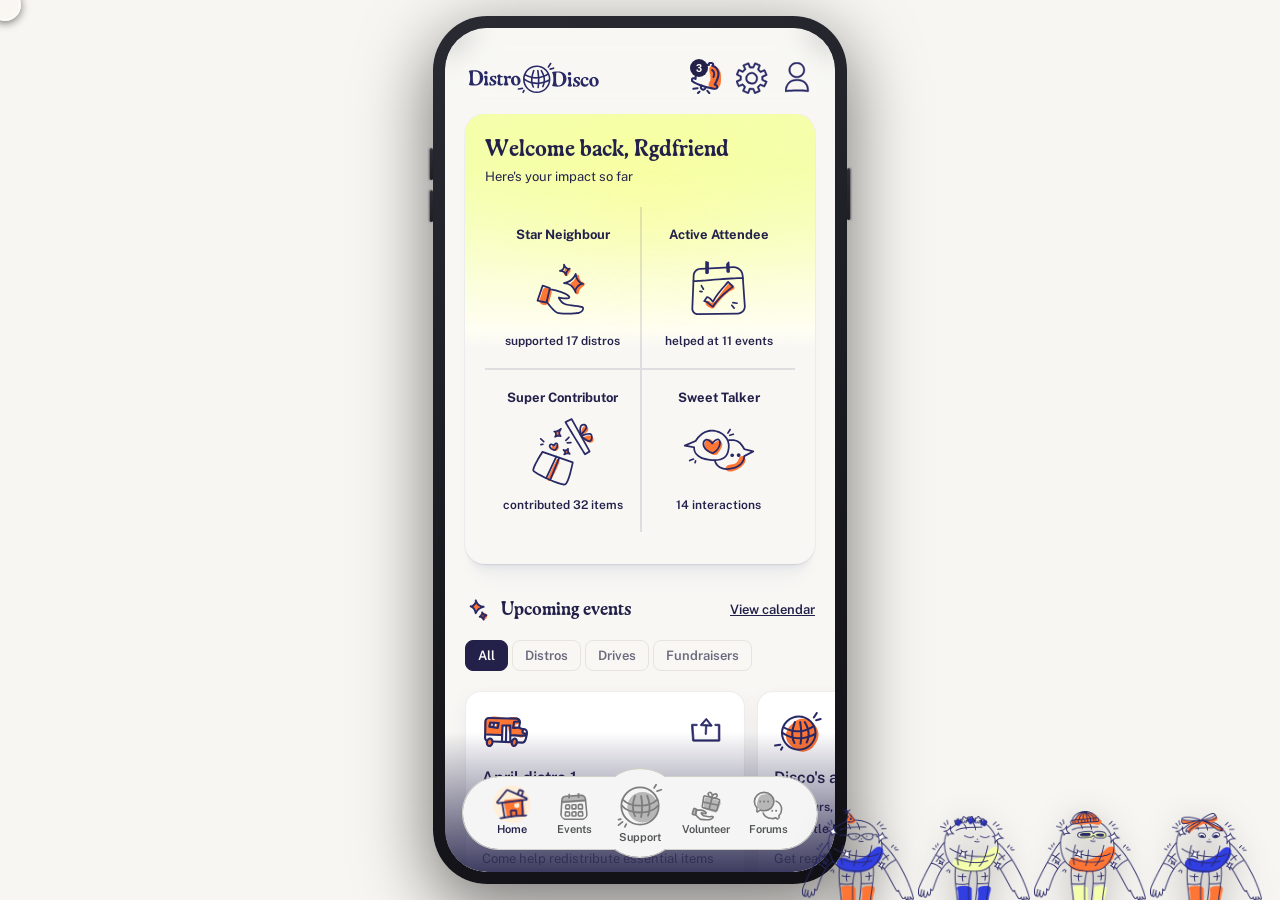
==== commit ad178177: "link-update" ====
--- a/index.html
+++ b/index.html
@@ -654,46 +654,50 @@
         <img id="event-detail-illustration" src="img/icons/icon-bus.svg" alt="">
       </div>
 
-      <article class="event-detail-card">
-        <div class="event-detail-card-top">
-          <button type="button" class="event-detail-back-arrow" id="event-detail-back-arrow" aria-label="Back to previous page"><span aria-hidden="true"><-</span></button>
-          <img id="event-detail-icon" class="event-detail-icon" src="img/icons/icon-bus.svg" alt="">
-          <button class="event-detail-share icon-btn" aria-label="Share event">
-            <img src="img/icons/share-icon.svg" alt="Share" class="share-icon">
-          </button>
-        </div>
-
-        <h2 id="event-detail-title" class="event-detail-title">April distro 1</h2>
-
-        <div class="event-detail-meta">
-          <div class="event-detail-meta-row">
-            <img src="img/icons/icon-clock.svg" alt="">
-            <div>
-              <div id="event-detail-datetime" class="event-detail-meta-main">Saturday, Apr 19, 3–6 PM</div>
+      <div class="event-detail-stack">
+        <button type="button" class="event-detail-back-arrow" id="event-detail-back-arrow" aria-label="Back to previous page">
+          <img src="img/icons/arrow-left.svg" alt="" class="event-detail-back-arrow-icon" width="25" height="23" aria-hidden="true">
+        </button>
+        <article class="event-detail-card">
+          <div class="event-detail-card-top">
+            <img id="event-detail-icon" class="event-detail-icon" src="img/icons/icon-bus.svg" alt="">
+            <button class="event-detail-share icon-btn" aria-label="Share event">
+              <img src="img/icons/share-icon.svg" alt="Share" class="share-icon">
+            </button>
+          </div>
+
+          <h2 id="event-detail-title" class="event-detail-title">April distro 1</h2>
+
+          <div class="event-detail-meta">
+            <div class="event-detail-meta-row">
+              <img src="img/icons/icon-clock.svg" alt="">
+              <div>
+                <div id="event-detail-datetime" class="event-detail-meta-main">Saturday, Apr 19, 3–6 PM</div>
+              </div>
             </div>
-          </div>
-          <div class="event-detail-meta-row">
-            <img src="img/icons/icon-location.svg" alt="">
-            <div>
-              <div id="event-detail-location" class="event-detail-meta-main">Grandview Park</div>
-              <div id="event-detail-address" class="event-detail-meta-sub">1657 Charles St</div>
+            <div class="event-detail-meta-row">
+              <img src="img/icons/icon-location.svg" alt="">
+              <div>
+                <div id="event-detail-location" class="event-detail-meta-main">Grandview Park</div>
+                <div id="event-detail-address" class="event-detail-meta-sub">1657 Charles St</div>
+              </div>
             </div>
           </div>
-        </div>
-
-        <div class="event-detail-map-wrap hidden" id="event-detail-map-wrap" aria-hidden="true">
-          <div class="event-detail-map-loading" id="event-detail-map-loading" aria-live="polite">
-            <span class="event-detail-map-loading-spinner"></span>
-            <span class="event-detail-map-loading-text">Map loading</span>
-          </div>
-          <iframe id="event-detail-map" class="event-detail-map" title="Event location map" loading="lazy" allowfullscreen referrerpolicy="no-referrer-when-downgrade" src="" allow="fullscreen"></iframe>
-        </div>
-
-        <div class="event-detail-cta">
-          <button id="event-detail-cta" class="btn btn-primary"><span class="btn__label">Volunteer for this drive</span></button>
-          <button type="button" id="event-detail-go-back" class="btn btn-secondary"><span class="btn__label">Go back</span></button>
-        </div>
-      </article>
+
+          <div class="event-detail-map-wrap hidden" id="event-detail-map-wrap" aria-hidden="true">
+            <div class="event-detail-map-loading" id="event-detail-map-loading" aria-live="polite">
+              <span class="event-detail-map-loading-spinner"></span>
+              <span class="event-detail-map-loading-text">Map loading</span>
+            </div>
+            <iframe id="event-detail-map" class="event-detail-map" title="Event location map" loading="lazy" allowfullscreen referrerpolicy="no-referrer-when-downgrade" src="" allow="fullscreen"></iframe>
+          </div>
+
+          <div class="event-detail-cta">
+            <button id="event-detail-cta" class="btn btn-primary"><span class="btn__label">Volunteer for this drive</span></button>
+            <button type="button" id="event-detail-go-back" class="btn btn-secondary"><span class="btn__label">Go back</span></button>
+          </div>
+        </article>
+      </div>
     </div>
   </div>
   </div><!-- /.page.page-event-detail -->
@@ -1311,37 +1315,6 @@
       </div>
     </div>
 
-    <!-- Info badges -->
-    <div class="vol-info-badges">
-      <div class="vol-info-badge">
-        <div class="vol-badge-icon">
-          <img src="img/icons/icon-heart.svg" alt="Community-run badge">
-        </div>
-        <div>
-          <div class="vol-badge-title">Community-run</div>
-          <div class="vol-badge-desc">Community-run, by volunteers for everyone</div>
-        </div>
-      </div>
-      <div class="vol-info-badge">
-        <div class="vol-badge-icon">
-          <img src="img/icons/icon-car.svg" alt="Physically active badge">
-        </div>
-        <div>
-          <div class="vol-badge-title">Physically Active</div>
-          <div class="vol-badge-desc">Our tasks can sometime be physically active, be ready to move</div>
-        </div>
-      </div>
-      <div class="vol-info-badge">
-        <div class="vol-badge-icon">
-          <img src="img/icons/icon-chat-bubble-colored.svg" alt="Async communication badge">
-        </div>
-        <div>
-          <div class="vol-badge-title">Async Communication</div>
-          <div class="vol-badge-desc">Coordinated through multiple mediums including this app</div>
-        </div>
-      </div>
-    </div>
-
     <!-- About You -->
     <div class="vol-about-section">
       <div class="vol-section-eyebrow"></div>
@@ -1353,22 +1326,13 @@
       <div class="vol-section-eyebrow"></div>
         <div class="vol-contact-row" id="vol-contact-row">
           <div class="vol-contact-opt active" data-vol-contact="phone">
-            <div class="vol-contact-check">
-              <svg viewBox="0 0 24 24"><polyline points="20 6 9 17 4 12"/></svg>
-              </div>
-              <span class="vol-contact-label">Phone</span>
+            <span class="vol-contact-label">Phone</span>
           </div>
           <div class="vol-contact-opt" data-vol-contact="email">
-            <div class="vol-contact-check">
-              <svg viewBox="0 0 24 24"><polyline points="20 6 9 17 4 12"/></svg>
-              </div>
-              <span class="vol-contact-label">Email</span>
+            <span class="vol-contact-label">Email</span>
           </div>
           <div class="vol-contact-opt" data-vol-contact="push">
-            <div class="vol-contact-check">
-              <svg viewBox="0 0 24 24"><polyline points="20 6 9 17 4 12"/></svg>
-              </div>
-              <span class="vol-contact-label">Push notifications</span>
+            <span class="vol-contact-label">Push notifications</span>
           </div>
         </div>
       <div class="vol-contact-input-wrap visible" id="vol-input-phone">
@@ -1385,7 +1349,7 @@
     <!-- Optional textarea -->
     <div class="vol-optional-section">
       <div class="vol-section-eyebrow"></div>
-      <h2 class="vol-section-heading" style="margin-bottom:0;">Anything else you'd like us to know?</h2>
+      <h2 class="vol-section-heading">Anything else you'd like us to know?</h2>
       <textarea class="vol-textarea-field" placeholder="Skills, vehicle access, lifting limits, questions…" rows="4"></textarea>
     </div>
 
@@ -1399,11 +1363,13 @@
         <div class="di-bs-standards-panel vol-oath-panel" id="vol-oath-panel" role="region" aria-labelledby="vol-oath-toggle" aria-hidden="true">
           <div class="di-bs-standards-inner">
             <h4 class="di-bs-standards-title">Volunteer Oath</h4>
-            <p class="di-bs-standards-p vol-oath-item">&#9744; I understand that volunteering with Distro Disco may involve physical activity including lifting, carrying, and standing for extended periods.</p>
-            <p class="di-bs-standards-p vol-oath-item">&#9744; I understand that my commitment requires responding to callouts in a timely manner and showing up to events I have confirmed.</p>
-            <p class="di-bs-standards-p vol-oath-item">&#9744; I understand that DD will contact me via <span id="vol-oath-channel">phone</span> for scheduling, updates, and event information.</p>
-            <p class="di-bs-standards-p vol-oath-item">&#9744; I understand that donations I handle must be treated with care and distributed with respect for the people receiving them.</p>
-            <p class="di-bs-standards-p vol-oath-item">&#9744; I understand that I represent Distro Disco's values in the community and will conduct myself accordingly.</p>
+            <ul class="vol-oath-list">
+              <li class="vol-oath-item">I understand that volunteering with Distro Disco may involve physical activity including lifting, carrying, and standing for extended periods.</li>
+              <li class="vol-oath-item">I understand that my commitment requires responding to callouts in a timely manner and showing up to events I have confirmed.</li>
+              <li class="vol-oath-item">I understand that DD will contact me via <span id="vol-oath-channel">phone</span> for scheduling, updates, and event information.</li>
+              <li class="vol-oath-item">I understand that donations I handle must be treated with care and distributed with respect for the people receiving them.</li>
+              <li class="vol-oath-item">I understand that I represent Distro Disco's values in the community and will conduct myself accordingly.</li>
+            </ul>
           </div>
         </div>
       </div>
@@ -1675,11 +1641,11 @@
         </div>
       </div>
       <span class="btn btn-secondary prof-edit"><span class="btn__label">Edit profile</span></span>
-    </div>
-    <div class="avatar-sheet" id="avatar-sheet" role="group" aria-label="Choose avatar">
-      <div class="avatar-sheet-label">Choose your avatar</div>
-      <div class="avatar-sheet-scroll" id="avatar-sheet-scroll"></div>
-      <button type="button" class="btn btn-primary avatar-sheet-save" id="avatar-sheet-save" disabled><span class="btn__label">Save avatar</span></button>
+      <div class="avatar-sheet" id="avatar-sheet" role="group" aria-label="Choose avatar">
+        <div class="avatar-sheet-label">Choose your avatar</div>
+        <div class="avatar-sheet-scroll" id="avatar-sheet-scroll"></div>
+        <button type="button" class="btn btn-primary avatar-sheet-save" id="avatar-sheet-save" disabled><span class="btn__label">Save avatar</span></button>
+      </div>
     </div>
 
     <!-- impact bar -->
@@ -2287,7 +2253,7 @@
           <span class="corner-team-chat-pronouns">(she/her)</span>
         </div>
         <div class="corner-team-chat-copy">Ji-Woo Lim is a multidisciplinary designer exploring visual storytelling across digital, graphic, and experimental media.</div>
-        <a href="https://ji-woo-lim.format.com/" target="_blank" class="corner-team-chat-website">ji-woo-lim.format.com</a>
+        <a href="https://evergreenstudio.framer.website/" target="_blank" class="corner-team-chat-website">evergreenstudio.framer.website</a>
       </div>
       <img src="img/dd-flowers.png" alt="Team avatar with a cowboy hat" class="corner-team-avatar-img">
     </div>
